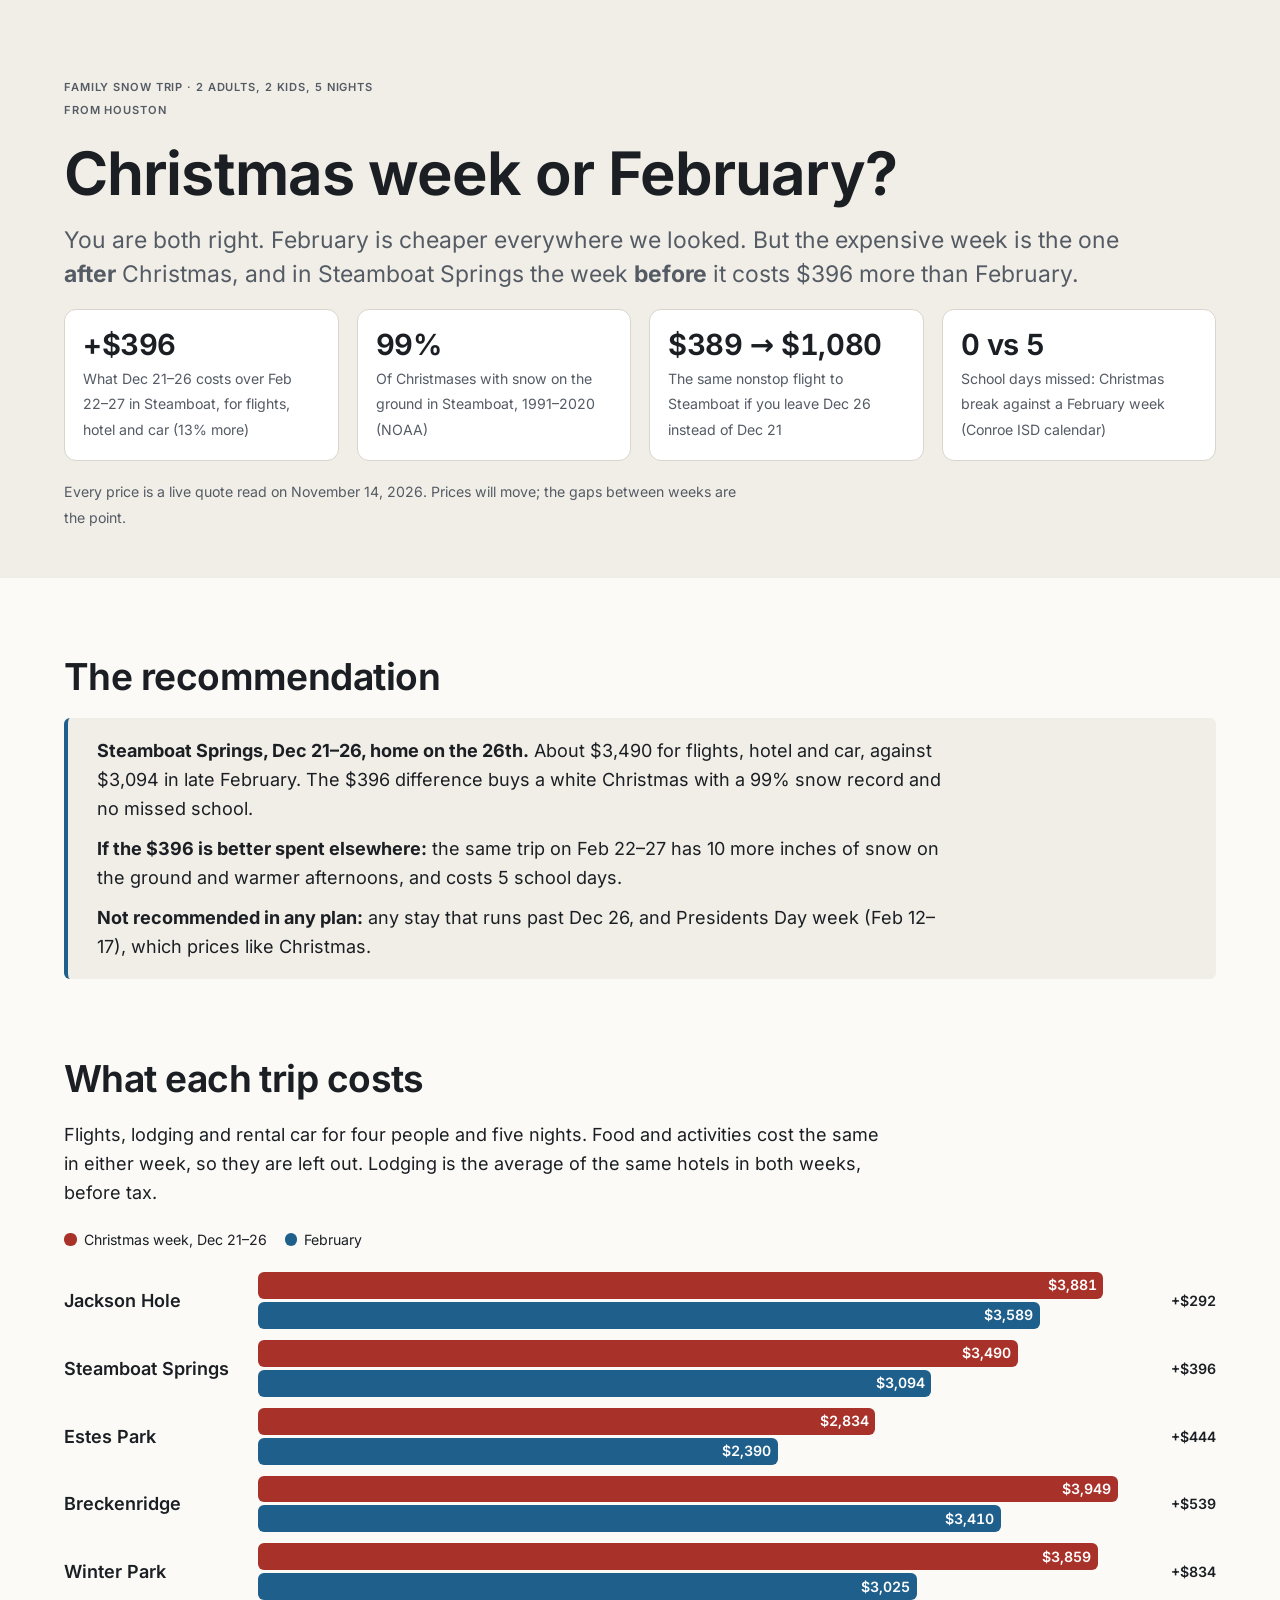
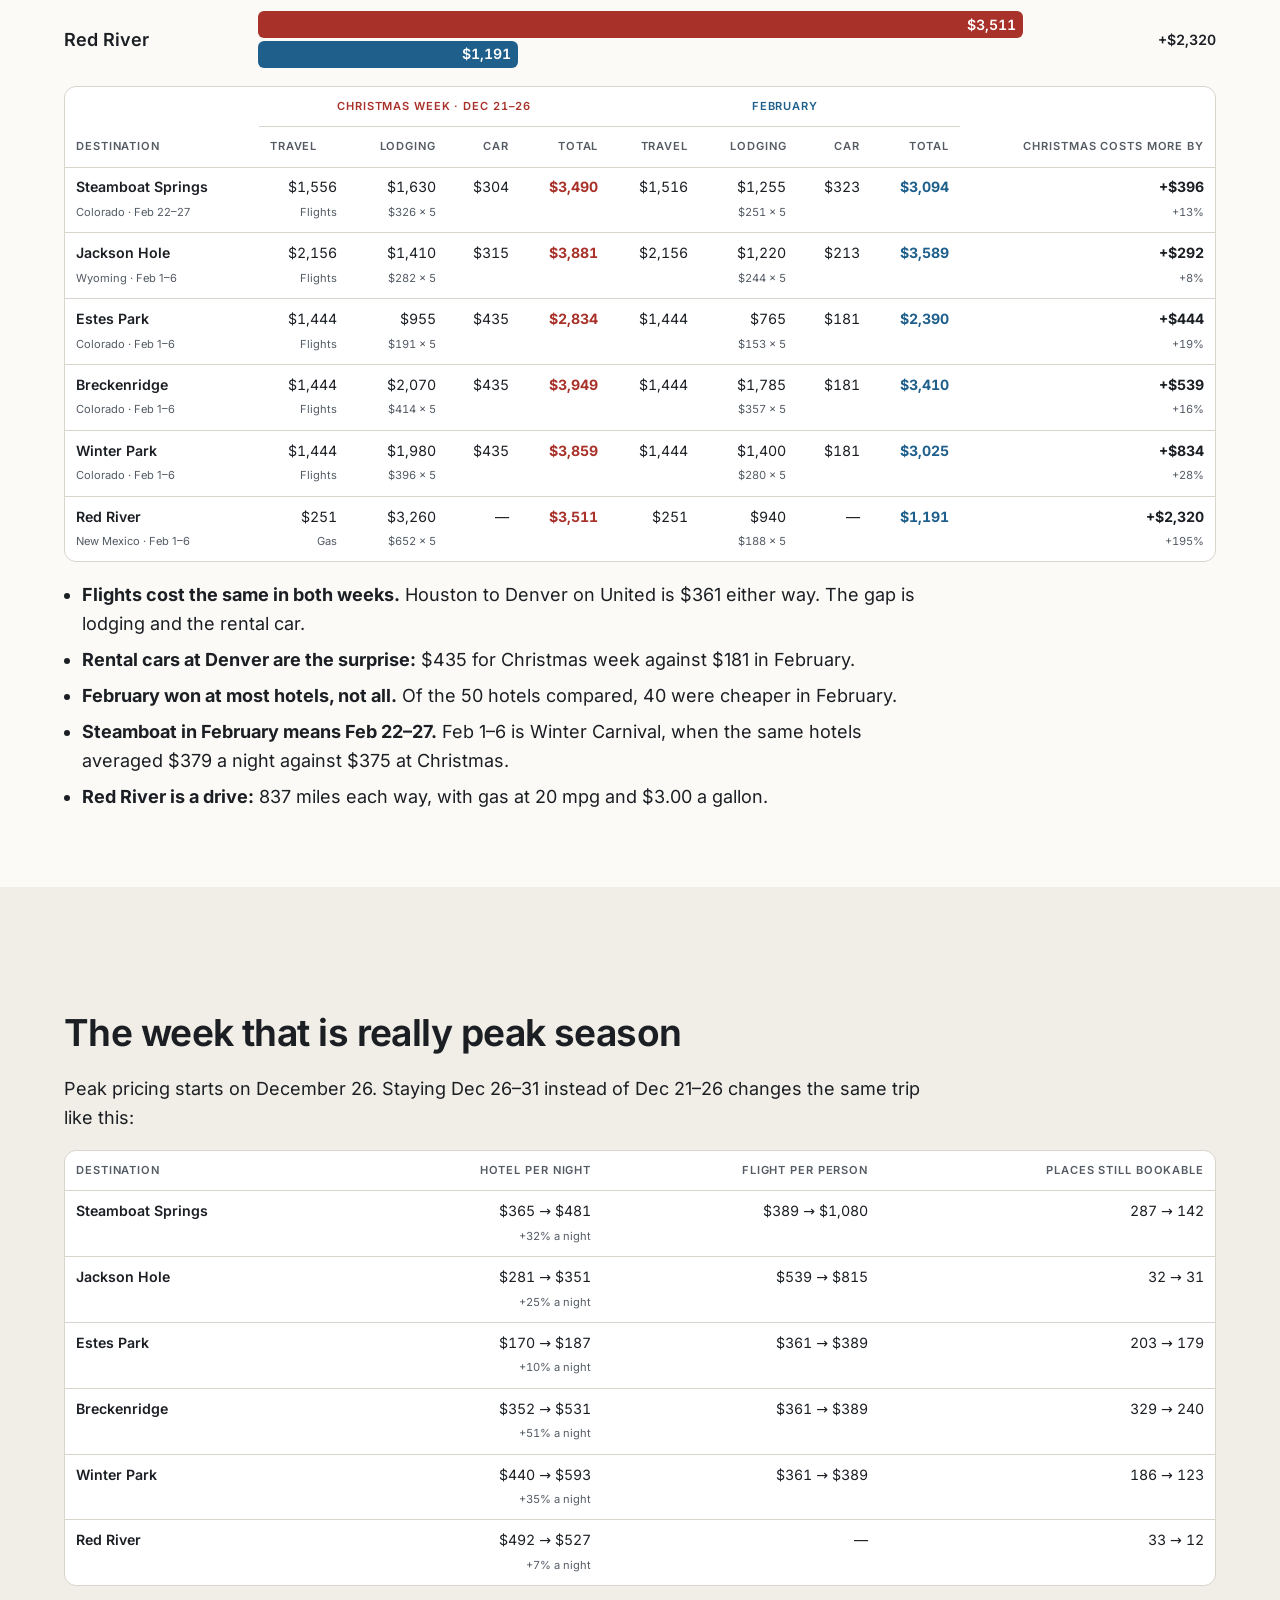
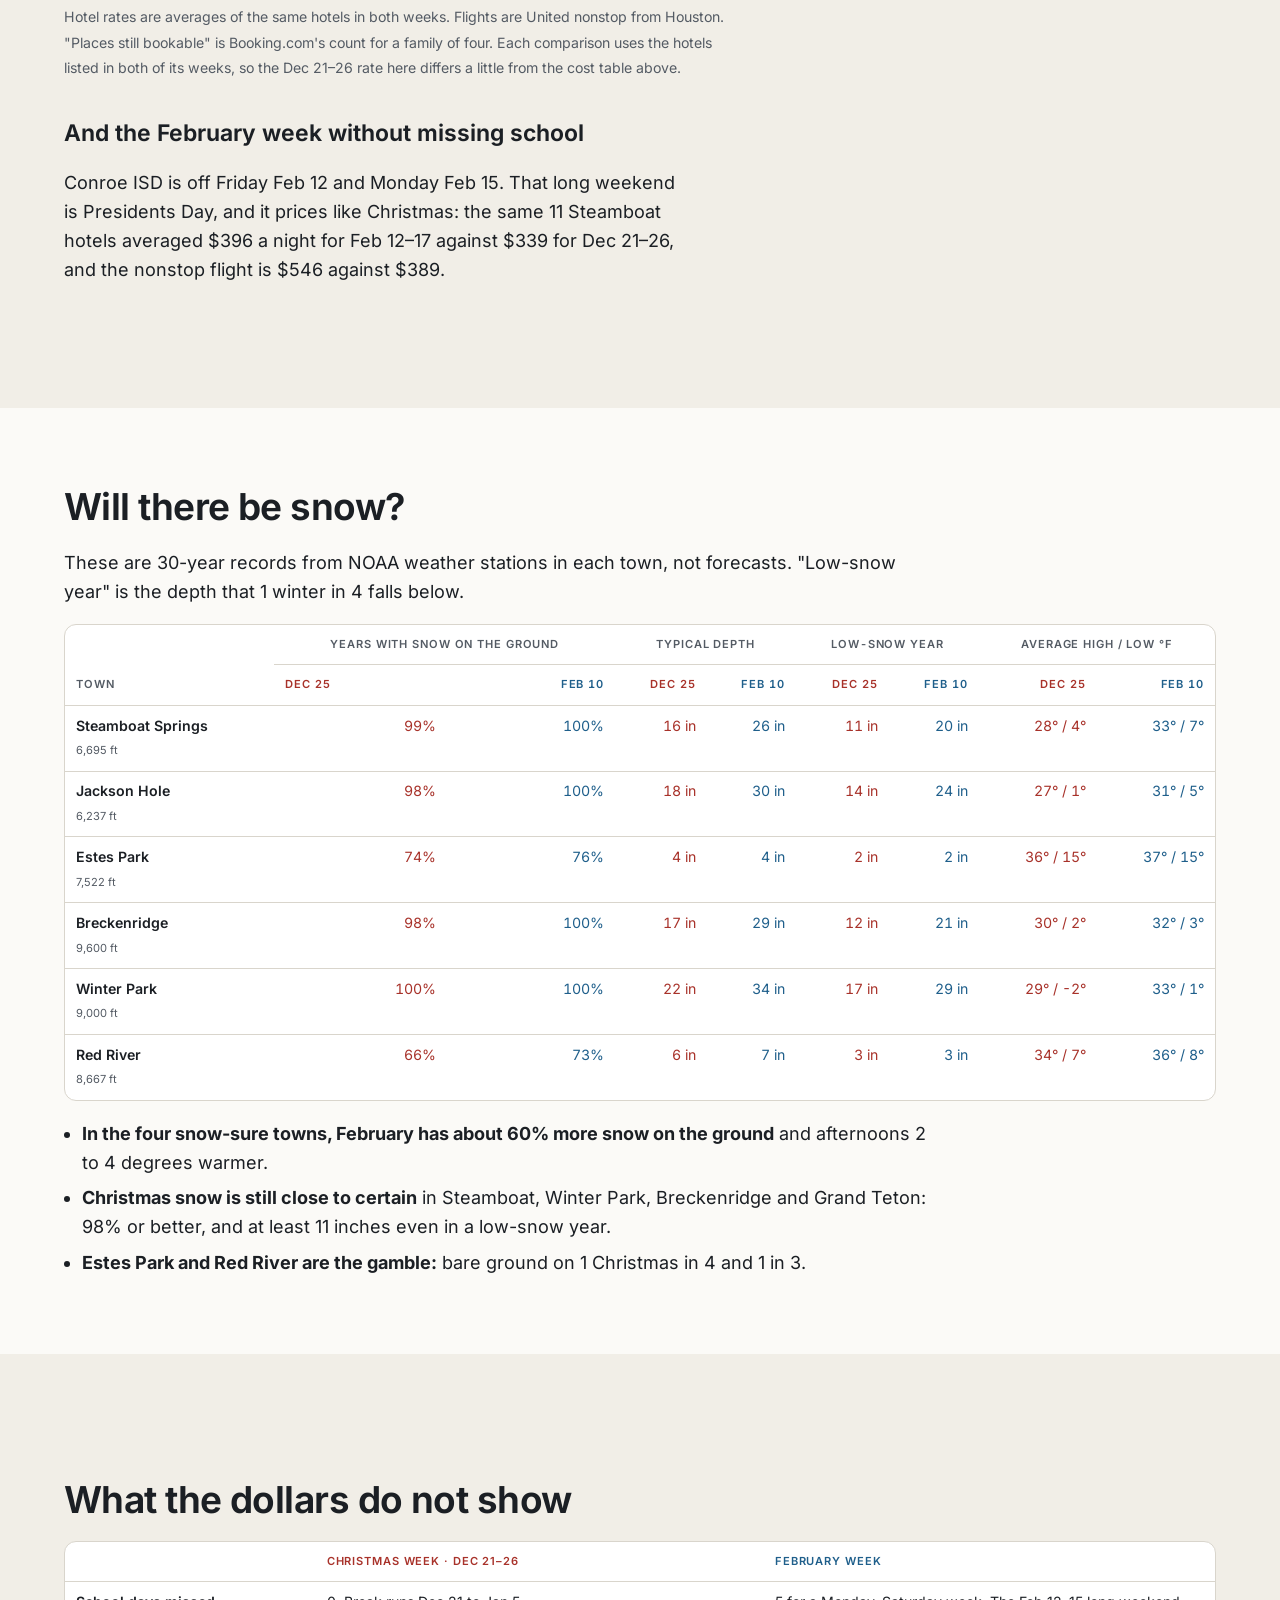
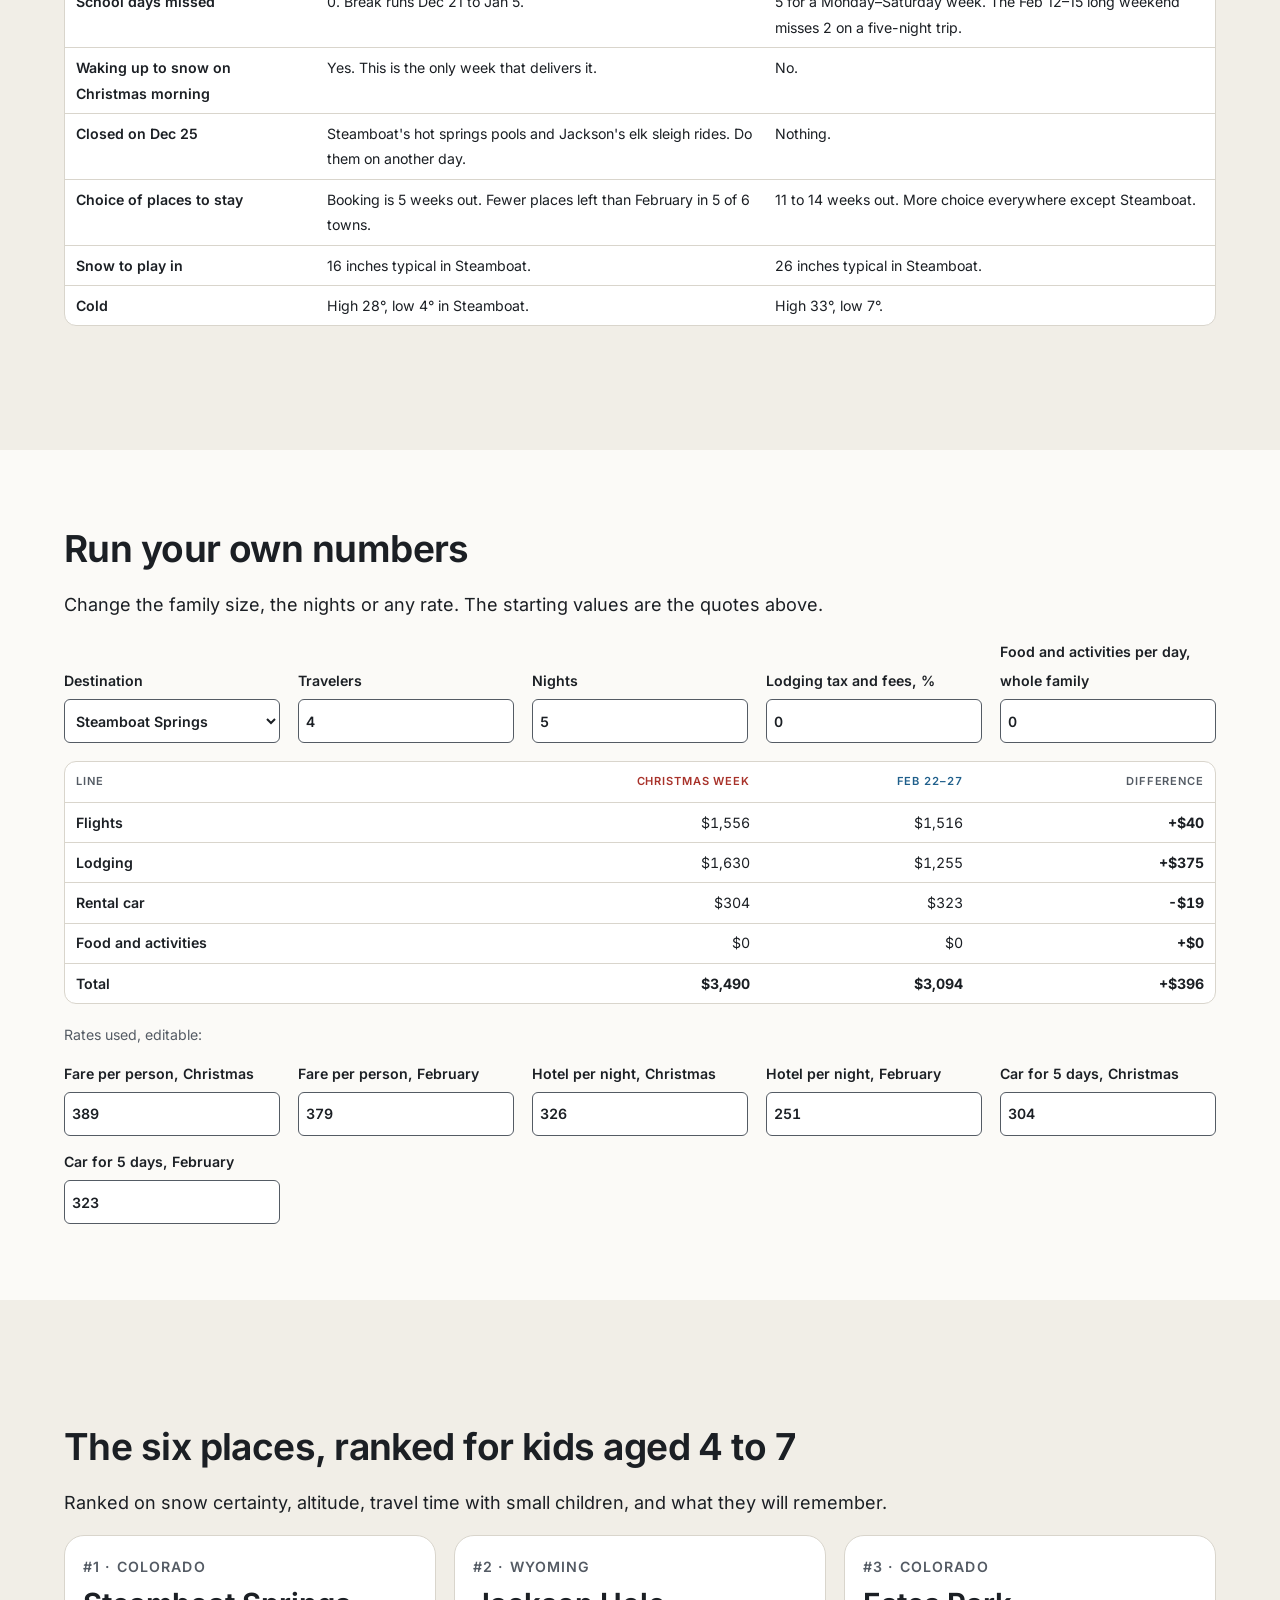
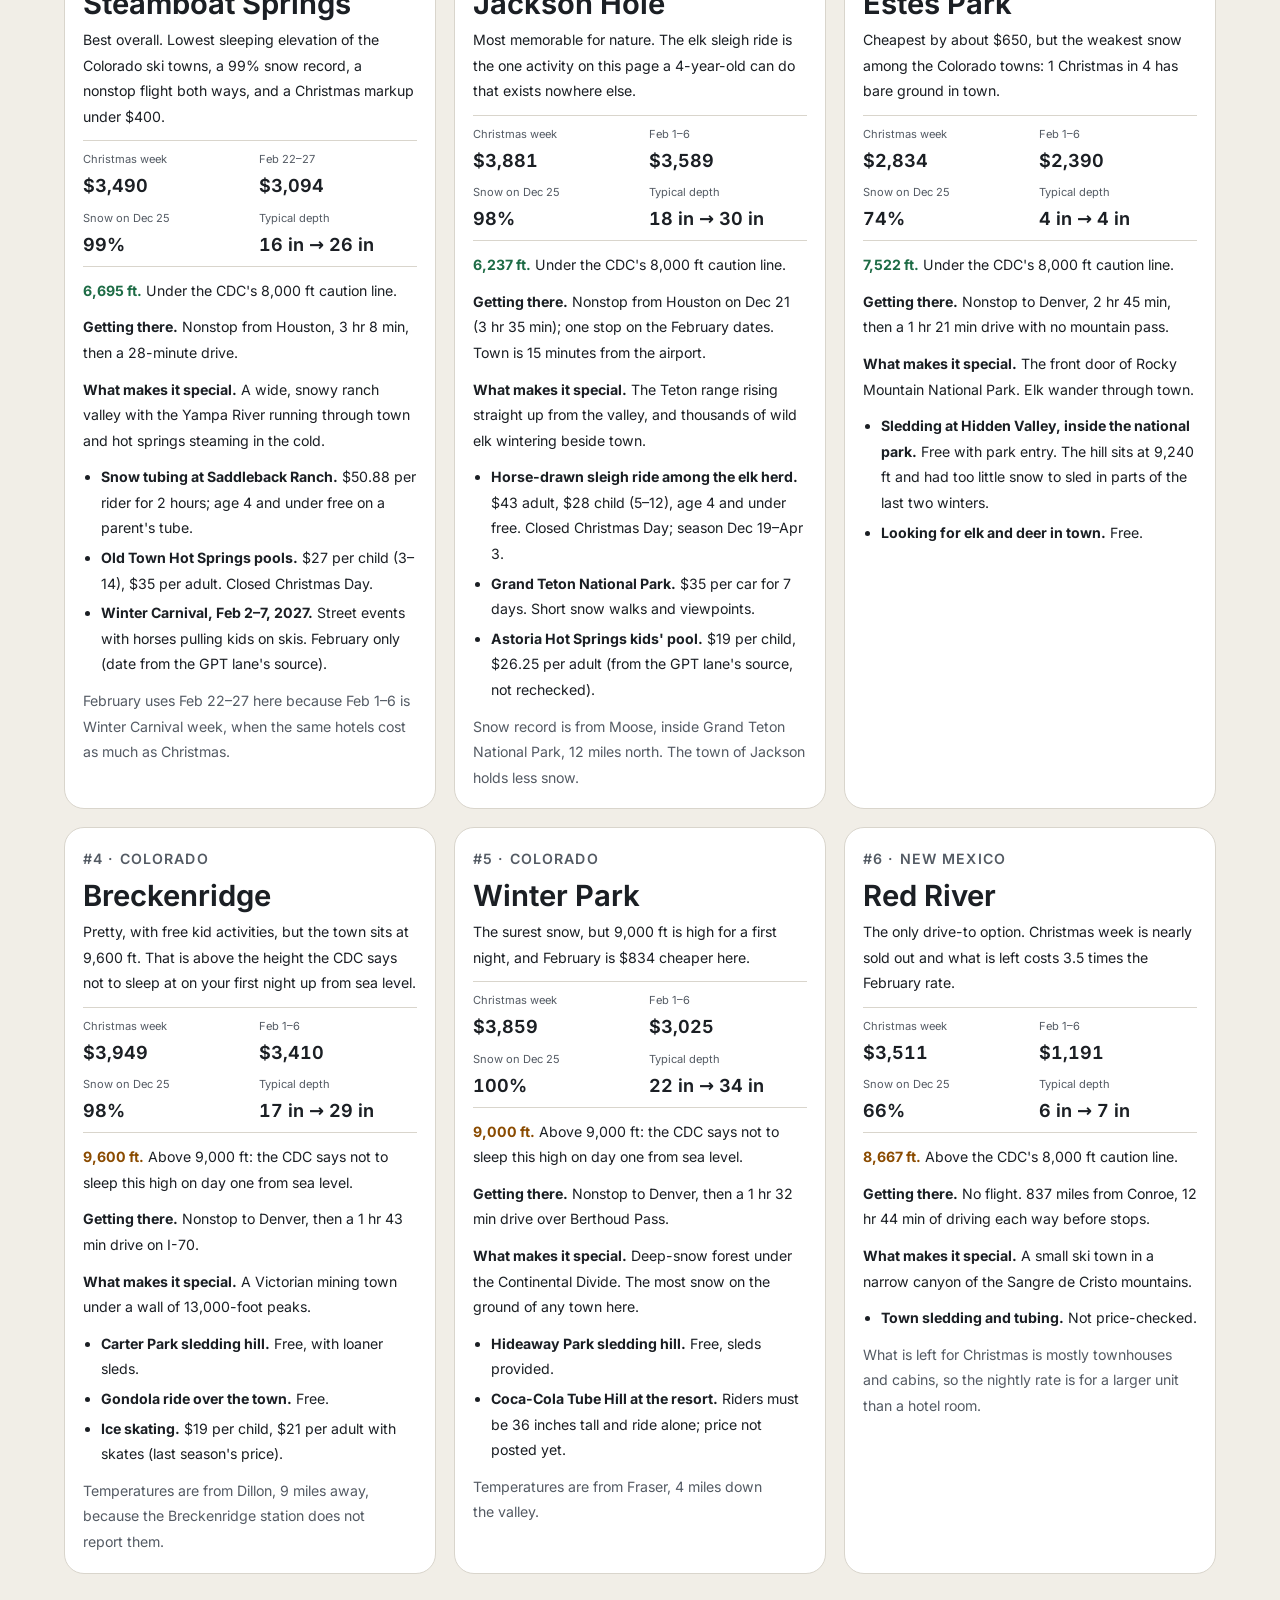
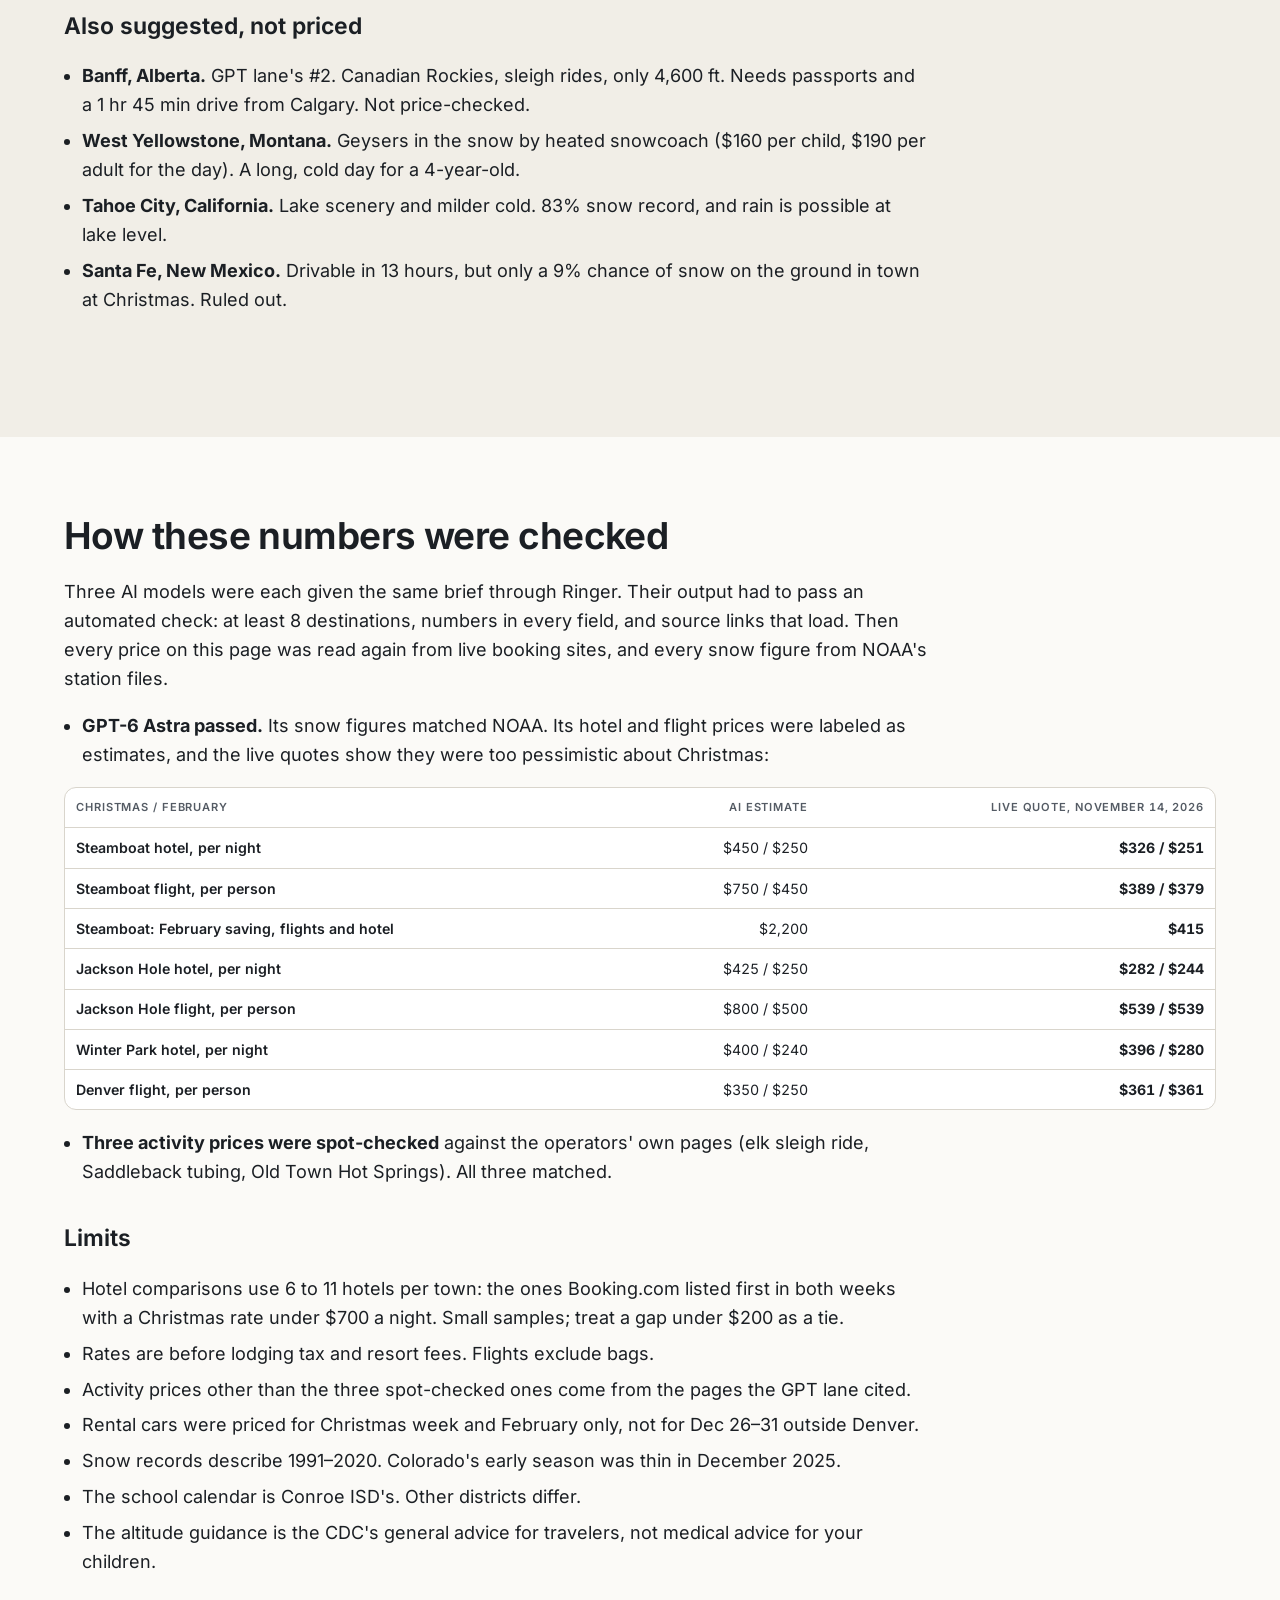
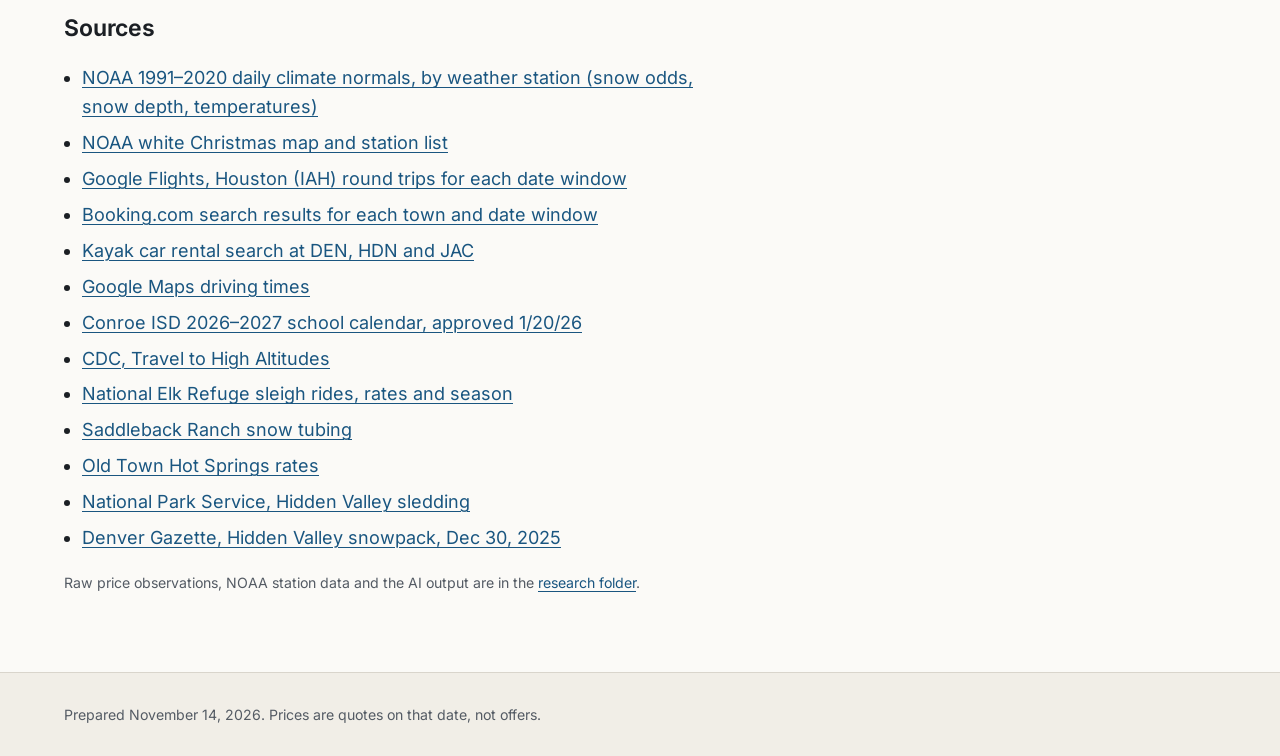
==== index.html @ 8bdd3c91 "Snow trip comparison: Christmas week vs February One-page cost and snow comparison of six destinatio" ====
<!DOCTYPE html>
<html lang="en">
<head>
  <meta charset="utf-8">
  <meta name="viewport" content="width=device-width, initial-scale=1">
  <meta name="robots" content="noindex, nofollow">
  <meta name="color-scheme" content="light dark">
  <title>Snow Trip: Christmas or February?</title>
  <meta name="description" content="Six snow destinations from Houston, priced for Christmas week and for February, with NOAA snow records.">
  <link rel="icon" href="icon.svg" type="image/svg+xml">
  <link rel="preload" href="assets/fonts/inter-variable.woff2" as="font" type="font/woff2" crossorigin>
  <link rel="stylesheet" href="styles.css">
</head>
<body>
  <a class="skip-link" href="#main">Skip to content</a>
  <main id="main">

    <section class="hero">
      <div class="container stack">
        <p class="eyebrow">Family snow trip · 2 adults, 2 kids, 5 nights from Houston</p>
        <h1>Christmas week or February?</h1>
        <p class="lede">You are both right. February is cheaper everywhere we looked. But the expensive week is the one <em class="strongem">after</em> Christmas, and in Steamboat Springs the week <em class="strongem">before</em> it costs $396 more than February.</p>
        <ul class="tiles" role="list">
          <li class="tile"><span class="tile__num">+$396</span><span class="tile__label">What Dec 21–26 costs over Feb 22–27 in Steamboat, for flights, hotel and car (13% more)</span></li>
          <li class="tile"><span class="tile__num">99%</span><span class="tile__label">Of Christmases with snow on the ground in Steamboat, 1991–2020 (NOAA)</span></li>
          <li class="tile"><span class="tile__num">$389 → $1,080</span><span class="tile__label">The same nonstop flight to Steamboat if you leave Dec 26 instead of Dec 21</span></li>
          <li class="tile"><span class="tile__num">0 vs 5</span><span class="tile__label">School days missed: Christmas break against a February week (Conroe ISD calendar)</span></li>
        </ul>
        <p class="caption muted">Every price is a live quote read on November 14, 2026. Prices will move; the gaps between weeks are the point.</p>
      </div>
    </section>

    <section class="section">
      <div class="container stack">
        <h2>The recommendation</h2>
        <div class="callout stack stack--tight">
          <p><strong>Steamboat Springs, Dec 21–26, home on the 26th.</strong> About $3,490 for flights, hotel and car, against $3,094 in late February. The $396 difference buys a white Christmas with a 99% snow record and no missed school.</p>
          <p><strong>If the $396 is better spent elsewhere:</strong> the same trip on Feb 22–27 has 10 more inches of snow on the ground and warmer afternoons, and costs 5 school days.</p>
          <p><strong>Not recommended in any plan:</strong> any stay that runs past Dec 26, and Presidents Day week (Feb 12–17), which prices like Christmas.</p>
        </div>
      </div>
    </section>

    <section class="section">
      <div class="container stack">
        <h2>What each trip costs</h2>
        <p>Flights, lodging and rental car for four people and five nights. Food and activities cost the same in either week, so they are left out. Lodging is the average of the same hotels in both weeks, before tax.</p>
        <div class="legend"><span class="key key--x">Christmas week, Dec 21–26</span><span class="key key--f">February</span></div>
        <div class="bars" aria-hidden="true">
      <div class="barrow">
        <div class="barrow__name">Jackson Hole</div>
        <div class="barrow__bars">
          <div class="bar bar--x" data-w="98.3"><span>$3,881</span></div>
          <div class="bar bar--f" data-w="90.9"><span>$3,589</span></div>
        </div>
        <div class="barrow__diff">+$292</div>
      </div>
      <div class="barrow">
        <div class="barrow__name">Steamboat Springs</div>
        <div class="barrow__bars">
          <div class="bar bar--x" data-w="88.4"><span>$3,490</span></div>
          <div class="bar bar--f" data-w="78.3"><span>$3,094</span></div>
        </div>
        <div class="barrow__diff">+$396</div>
      </div>
      <div class="barrow">
        <div class="barrow__name">Estes Park</div>
        <div class="barrow__bars">
          <div class="bar bar--x" data-w="71.8"><span>$2,834</span></div>
          <div class="bar bar--f" data-w="60.5"><span>$2,390</span></div>
        </div>
        <div class="barrow__diff">+$444</div>
      </div>
      <div class="barrow">
        <div class="barrow__name">Breckenridge</div>
        <div class="barrow__bars">
          <div class="bar bar--x" data-w="100.0"><span>$3,949</span></div>
          <div class="bar bar--f" data-w="86.4"><span>$3,410</span></div>
        </div>
        <div class="barrow__diff">+$539</div>
      </div>
      <div class="barrow">
        <div class="barrow__name">Winter Park</div>
        <div class="barrow__bars">
          <div class="bar bar--x" data-w="97.7"><span>$3,859</span></div>
          <div class="bar bar--f" data-w="76.6"><span>$3,025</span></div>
        </div>
        <div class="barrow__diff">+$834</div>
      </div>
      <div class="barrow">
        <div class="barrow__name">Red River</div>
        <div class="barrow__bars">
          <div class="bar bar--x" data-w="88.9"><span>$3,511</span></div>
          <div class="bar bar--f" data-w="30.2"><span>$1,191</span></div>
        </div>
        <div class="barrow__diff">+$2,320</div>
      </div>
        </div>
        <div class="tablewrap" tabindex="0" role="region" aria-label="Cost by destination, Christmas week against February">
          <table class="num">
            <thead>
              <tr><th rowspan="2" scope="col">Destination</th><th colspan="4" scope="colgroup" class="x">Christmas week · Dec 21–26</th><th colspan="4" scope="colgroup" class="f">February</th><th rowspan="2" scope="col">Christmas costs more by</th></tr>
              <tr><th scope="col">Travel</th><th scope="col">Lodging</th><th scope="col">Car</th><th scope="col">Total</th><th scope="col">Travel</th><th scope="col">Lodging</th><th scope="col">Car</th><th scope="col">Total</th></tr>
            </thead>
            <tbody>
        <tr>
          <th scope="row">Steamboat Springs<span class="sub">Colorado · Feb 22–27</span></th>
          <td>$1,556<span class="sub">Flights</span></td>
          <td>$1,630<span class="sub">$326 × 5</span></td>
          <td>$304</td>
          <td class="tot x">$3,490</td>
          <td>$1,516</td>
          <td>$1,255<span class="sub">$251 × 5</span></td>
          <td>$323</td>
          <td class="tot f">$3,094</td>
          <td class="diff">+$396<span class="sub">+13%</span></td>
        </tr>
        <tr>
          <th scope="row">Jackson Hole<span class="sub">Wyoming · Feb 1–6</span></th>
          <td>$2,156<span class="sub">Flights</span></td>
          <td>$1,410<span class="sub">$282 × 5</span></td>
          <td>$315</td>
          <td class="tot x">$3,881</td>
          <td>$2,156</td>
          <td>$1,220<span class="sub">$244 × 5</span></td>
          <td>$213</td>
          <td class="tot f">$3,589</td>
          <td class="diff">+$292<span class="sub">+8%</span></td>
        </tr>
        <tr>
          <th scope="row">Estes Park<span class="sub">Colorado · Feb 1–6</span></th>
          <td>$1,444<span class="sub">Flights</span></td>
          <td>$955<span class="sub">$191 × 5</span></td>
          <td>$435</td>
          <td class="tot x">$2,834</td>
          <td>$1,444</td>
          <td>$765<span class="sub">$153 × 5</span></td>
          <td>$181</td>
          <td class="tot f">$2,390</td>
          <td class="diff">+$444<span class="sub">+19%</span></td>
        </tr>
        <tr>
          <th scope="row">Breckenridge<span class="sub">Colorado · Feb 1–6</span></th>
          <td>$1,444<span class="sub">Flights</span></td>
          <td>$2,070<span class="sub">$414 × 5</span></td>
          <td>$435</td>
          <td class="tot x">$3,949</td>
          <td>$1,444</td>
          <td>$1,785<span class="sub">$357 × 5</span></td>
          <td>$181</td>
          <td class="tot f">$3,410</td>
          <td class="diff">+$539<span class="sub">+16%</span></td>
        </tr>
        <tr>
          <th scope="row">Winter Park<span class="sub">Colorado · Feb 1–6</span></th>
          <td>$1,444<span class="sub">Flights</span></td>
          <td>$1,980<span class="sub">$396 × 5</span></td>
          <td>$435</td>
          <td class="tot x">$3,859</td>
          <td>$1,444</td>
          <td>$1,400<span class="sub">$280 × 5</span></td>
          <td>$181</td>
          <td class="tot f">$3,025</td>
          <td class="diff">+$834<span class="sub">+28%</span></td>
        </tr>
        <tr>
          <th scope="row">Red River<span class="sub">New Mexico · Feb 1–6</span></th>
          <td>$251<span class="sub">Gas</span></td>
          <td>$3,260<span class="sub">$652 × 5</span></td>
          <td>—</td>
          <td class="tot x">$3,511</td>
          <td>$251</td>
          <td>$940<span class="sub">$188 × 5</span></td>
          <td>—</td>
          <td class="tot f">$1,191</td>
          <td class="diff">+$2,320<span class="sub">+195%</span></td>
        </tr>
            </tbody>
          </table>
        </div>
        <ul class="notes">
          <li><strong>Flights cost the same in both weeks.</strong> Houston to Denver on United is $361 either way. The gap is lodging and the rental car.</li>
          <li><strong>Rental cars at Denver are the surprise:</strong> $435 for Christmas week against $181 in February.</li>
          <li><strong>February won at most hotels, not all.</strong> Of the 50 hotels compared, 40 were cheaper in February.</li>
          <li><strong>Steamboat in February means Feb 22–27.</strong> Feb 1–6 is Winter Carnival, when the same hotels averaged $379 a night against $375 at Christmas.</li>
          <li><strong>Red River is a drive:</strong> 837 miles each way, with gas at 20 mpg and $3.00 a gallon.</li>
        </ul>
      </div>
    </section>

    <section class="section section--alt">
      <div class="container stack">
        <h2>The week that is really peak season</h2>
        <p>Peak pricing starts on December 26. Staying Dec 26–31 instead of Dec 21–26 changes the same trip like this:</p>
        <div class="tablewrap" tabindex="0" role="region" aria-label="Dec 21 to 26 against Dec 26 to 31">
          <table class="num">
            <thead><tr><th scope="col">Destination</th><th scope="col">Hotel per night</th><th scope="col">Flight per person</th><th scope="col">Places still bookable</th></tr></thead>
            <tbody>
        <tr>
          <th scope="row">Steamboat Springs</th>
          <td>$365 → $481<span class="sub">+32% a night</span></td>
          <td>$389 → $1,080</td>
          <td>287 → 142</td>
        </tr>
        <tr>
          <th scope="row">Jackson Hole</th>
          <td>$281 → $351<span class="sub">+25% a night</span></td>
          <td>$539 → $815</td>
          <td>32 → 31</td>
        </tr>
        <tr>
          <th scope="row">Estes Park</th>
          <td>$170 → $187<span class="sub">+10% a night</span></td>
          <td>$361 → $389</td>
          <td>203 → 179</td>
        </tr>
        <tr>
          <th scope="row">Breckenridge</th>
          <td>$352 → $531<span class="sub">+51% a night</span></td>
          <td>$361 → $389</td>
          <td>329 → 240</td>
        </tr>
        <tr>
          <th scope="row">Winter Park</th>
          <td>$440 → $593<span class="sub">+35% a night</span></td>
          <td>$361 → $389</td>
          <td>186 → 123</td>
        </tr>
        <tr>
          <th scope="row">Red River</th>
          <td>$492 → $527<span class="sub">+7% a night</span></td>
          <td>—</td>
          <td>33 → 12</td>
        </tr>
            </tbody>
          </table>
        </div>
        <p class="caption muted">Hotel rates are averages of the same hotels in both weeks. Flights are United nonstop from Houston. "Places still bookable" is Booking.com's count for a family of four. Each comparison uses the hotels listed in both of its weeks, so the Dec 21–26 rate here differs a little from the cost table above.</p>
        <h3>And the February week without missing school</h3>
        <p>Conroe ISD is off Friday Feb 12 and Monday Feb 15. That long weekend is Presidents Day, and it prices like Christmas: the same 11 Steamboat hotels averaged $396 a night for Feb 12–17 against $339 for Dec 21–26, and the nonstop flight is $546 against $389.</p>
      </div>
    </section>

    <section class="section">
      <div class="container stack">
        <h2>Will there be snow?</h2>
        <p>These are 30-year records from NOAA weather stations in each town, not forecasts. "Low-snow year" is the depth that 1 winter in 4 falls below.</p>
        <div class="tablewrap" tabindex="0" role="region" aria-label="Snow and temperature records, December 25 against February 10">
          <table class="num">
            <thead>
              <tr><th rowspan="2" scope="col">Town</th><th colspan="2" scope="colgroup">Years with snow on the ground</th><th colspan="2" scope="colgroup">Typical depth</th><th colspan="2" scope="colgroup">Low-snow year</th><th colspan="2" scope="colgroup">Average high / low °F</th></tr>
              <tr><th scope="col" class="x">Dec 25</th><th scope="col" class="f">Feb 10</th><th scope="col" class="x">Dec 25</th><th scope="col" class="f">Feb 10</th><th scope="col" class="x">Dec 25</th><th scope="col" class="f">Feb 10</th><th scope="col" class="x">Dec 25</th><th scope="col" class="f">Feb 10</th></tr>
            </thead>
            <tbody>
        <tr>
          <th scope="row">Steamboat Springs<span class="sub">6,695 ft</span></th>
          <td class="x">99%</td><td class="f">100%</td>
          <td class="x">16 in</td><td class="f">26 in</td>
          <td class="x">11 in</td><td class="f">20 in</td>
          <td class="x">28° / 4°</td><td class="f">33° / 7°</td>
        </tr>
        <tr>
          <th scope="row">Jackson Hole<span class="sub">6,237 ft</span></th>
          <td class="x">98%</td><td class="f">100%</td>
          <td class="x">18 in</td><td class="f">30 in</td>
          <td class="x">14 in</td><td class="f">24 in</td>
          <td class="x">27° / 1°</td><td class="f">31° / 5°</td>
        </tr>
        <tr>
          <th scope="row">Estes Park<span class="sub">7,522 ft</span></th>
          <td class="x">74%</td><td class="f">76%</td>
          <td class="x">4 in</td><td class="f">4 in</td>
          <td class="x">2 in</td><td class="f">2 in</td>
          <td class="x">36° / 15°</td><td class="f">37° / 15°</td>
        </tr>
        <tr>
          <th scope="row">Breckenridge<span class="sub">9,600 ft</span></th>
          <td class="x">98%</td><td class="f">100%</td>
          <td class="x">17 in</td><td class="f">29 in</td>
          <td class="x">12 in</td><td class="f">21 in</td>
          <td class="x">30° / 2°</td><td class="f">32° / 3°</td>
        </tr>
        <tr>
          <th scope="row">Winter Park<span class="sub">9,000 ft</span></th>
          <td class="x">100%</td><td class="f">100%</td>
          <td class="x">22 in</td><td class="f">34 in</td>
          <td class="x">17 in</td><td class="f">29 in</td>
          <td class="x">29° / -2°</td><td class="f">33° / 1°</td>
        </tr>
        <tr>
          <th scope="row">Red River<span class="sub">8,667 ft</span></th>
          <td class="x">66%</td><td class="f">73%</td>
          <td class="x">6 in</td><td class="f">7 in</td>
          <td class="x">3 in</td><td class="f">3 in</td>
          <td class="x">34° / 7°</td><td class="f">36° / 8°</td>
        </tr>
            </tbody>
          </table>
        </div>
        <ul class="notes">
          <li><strong>In the four snow-sure towns, February has about 60% more snow on the ground</strong> and afternoons 2 to 4 degrees warmer.</li>
          <li><strong>Christmas snow is still close to certain</strong> in Steamboat, Winter Park, Breckenridge and Grand Teton: 98% or better, and at least 11 inches even in a low-snow year.</li>
          <li><strong>Estes Park and Red River are the gamble:</strong> bare ground on 1 Christmas in 4 and 1 in 3.</li>
        </ul>
      </div>
    </section>

    <section class="section section--alt">
      <div class="container stack">
        <h2>What the dollars do not show</h2>
        <div class="tablewrap" tabindex="0" role="region" aria-label="Non-cost comparison">
          <table class="plain">
            <thead><tr><th scope="col"></th><th scope="col" class="x">Christmas week · Dec 21–26</th><th scope="col" class="f">February week</th></tr></thead>
            <tbody>
              <tr><th scope="row">School days missed</th><td>0. Break runs Dec 21 to Jan 5.</td><td>5 for a Monday–Saturday week. The Feb 12–15 long weekend misses 2 on a five-night trip.</td></tr>
              <tr><th scope="row">Waking up to snow on Christmas morning</th><td>Yes. This is the only week that delivers it.</td><td>No.</td></tr>
              <tr><th scope="row">Closed on Dec 25</th><td>Steamboat's hot springs pools and Jackson's elk sleigh rides. Do them on another day.</td><td>Nothing.</td></tr>
              <tr><th scope="row">Choice of places to stay</th><td>Booking is 5 weeks out. Fewer places left than February in 5 of 6 towns.</td><td>11 to 14 weeks out. More choice everywhere except Steamboat.</td></tr>
              <tr><th scope="row">Snow to play in</th><td>16 inches typical in Steamboat.</td><td>26 inches typical in Steamboat.</td></tr>
              <tr><th scope="row">Cold</th><td>High 28°, low 4° in Steamboat.</td><td>High 33°, low 7°.</td></tr>
            </tbody>
          </table>
        </div>
      </div>
    </section>

    <section class="section">
      <div class="container stack">
        <h2>Run your own numbers</h2>
        <p>Change the family size, the nights or any rate. The starting values are the quotes above.</p>
        <form class="calc" id="calc">
          <div class="calc__inputs">
            <label>Destination<select id="c-dest"></select></label>
            <label>Travelers<input id="c-people" type="number" min="1" max="12" value="4" inputmode="numeric"></label>
            <label>Nights<input id="c-nights" type="number" min="1" max="14" value="5" inputmode="numeric"></label>
            <label>Lodging tax and fees, %<input id="c-tax" type="number" min="0" max="40" value="0" inputmode="decimal"></label>
            <label>Food and activities per day, whole family<input id="c-daily" type="number" min="0" max="2000" step="10" value="0" inputmode="numeric"></label>
          </div>
          <div class="tablewrap">
            <table class="num" aria-live="polite">
              <thead><tr><th scope="col">Line</th><th scope="col" class="x">Christmas week</th><th scope="col" class="f" id="c-feblabel">February</th><th scope="col">Difference</th></tr></thead>
              <tbody id="c-body"></tbody>
            </table>
          </div>
          <div class="calc__rates">
            <p class="caption muted">Rates used, editable:</p>
            <label>Fare per person, Christmas<input id="c-fx" type="number" min="0" step="1"></label>
            <label>Fare per person, February<input id="c-ff" type="number" min="0" step="1"></label>
            <label>Hotel per night, Christmas<input id="c-lx" type="number" min="0" step="1"></label>
            <label>Hotel per night, February<input id="c-lf" type="number" min="0" step="1"></label>
            <label>Car for 5 days, Christmas<input id="c-cx" type="number" min="0" step="1"></label>
            <label>Car for 5 days, February<input id="c-cf" type="number" min="0" step="1"></label>
          </div>
        </form>
        <noscript><p class="callout">The calculator needs JavaScript. Every number it starts from is in the cost table above.</p></noscript>
      </div>
    </section>

    <section class="section section--alt">
      <div class="container stack">
        <h2>The six places, ranked for kids aged 4 to 7</h2>
        <p>Ranked on snow certainty, altitude, travel time with small children, and what they will remember.</p>
        <div class="places">
      <article class="place" id="steamboat">
        <header class="place__head">
          <p class="eyebrow">#1 · Colorado</p>
          <h3>Steamboat Springs</h3>
          <p>Best overall. Lowest sleeping elevation of the Colorado ski towns, a 99% snow record, a nonstop flight both ways, and a Christmas markup under $400.</p>
        </header>
        <dl class="facts">
          <div><dt>Christmas week</dt><dd>$3,490</dd></div>
          <div><dt>Feb 22–27</dt><dd>$3,094</dd></div>
          <div><dt>Snow on Dec 25</dt><dd>99%</dd></div>
          <div><dt>Typical depth</dt><dd>16 in → 26 in</dd></div>
        </dl>
        <p class="alt alt--ok"><strong>6,695 ft.</strong> Under the CDC's 8,000 ft caution line.</p>
        <p><strong>Getting there.</strong> Nonstop from Houston, 3 hr 8 min, then a 28-minute drive.</p>
        <p><strong>What makes it special.</strong> A wide, snowy ranch valley with the Yampa River running through town and hot springs steaming in the cold.</p>
        <ul class="kidlist"><li><strong>Snow tubing at Saddleback Ranch.</strong> $50.88 per rider for 2 hours; age 4 and under free on a parent&#x27;s tube.</li><li><strong>Old Town Hot Springs pools.</strong> $27 per child (3–14), $35 per adult. Closed Christmas Day.</li><li><strong>Winter Carnival, Feb 2–7, 2027.</strong> Street events with horses pulling kids on skis. February only (date from the GPT lane&#x27;s source).</li></ul>
        <p class="caption muted">February uses Feb 22–27 here because Feb 1–6 is Winter Carnival week, when the same hotels cost as much as Christmas.</p>
      </article>
      <article class="place" id="jackson">
        <header class="place__head">
          <p class="eyebrow">#2 · Wyoming</p>
          <h3>Jackson Hole</h3>
          <p>Most memorable for nature. The elk sleigh ride is the one activity on this page a 4-year-old can do that exists nowhere else.</p>
        </header>
        <dl class="facts">
          <div><dt>Christmas week</dt><dd>$3,881</dd></div>
          <div><dt>Feb 1–6</dt><dd>$3,589</dd></div>
          <div><dt>Snow on Dec 25</dt><dd>98%</dd></div>
          <div><dt>Typical depth</dt><dd>18 in → 30 in</dd></div>
        </dl>
        <p class="alt alt--ok"><strong>6,237 ft.</strong> Under the CDC's 8,000 ft caution line.</p>
        <p><strong>Getting there.</strong> Nonstop from Houston on Dec 21 (3 hr 35 min); one stop on the February dates. Town is 15 minutes from the airport.</p>
        <p><strong>What makes it special.</strong> The Teton range rising straight up from the valley, and thousands of wild elk wintering beside town.</p>
        <ul class="kidlist"><li><strong>Horse-drawn sleigh ride among the elk herd.</strong> $43 adult, $28 child (5–12), age 4 and under free. Closed Christmas Day; season Dec 19–Apr 3.</li><li><strong>Grand Teton National Park.</strong> $35 per car for 7 days. Short snow walks and viewpoints.</li><li><strong>Astoria Hot Springs kids&#x27; pool.</strong> $19 per child, $26.25 per adult (from the GPT lane&#x27;s source, not rechecked).</li></ul>
        <p class="caption muted">Snow record is from Moose, inside Grand Teton National Park, 12 miles north. The town of Jackson holds less snow.</p>
      </article>
      <article class="place" id="estes">
        <header class="place__head">
          <p class="eyebrow">#3 · Colorado</p>
          <h3>Estes Park</h3>
          <p>Cheapest by about $650, but the weakest snow among the Colorado towns: 1 Christmas in 4 has bare ground in town.</p>
        </header>
        <dl class="facts">
          <div><dt>Christmas week</dt><dd>$2,834</dd></div>
          <div><dt>Feb 1–6</dt><dd>$2,390</dd></div>
          <div><dt>Snow on Dec 25</dt><dd>74%</dd></div>
          <div><dt>Typical depth</dt><dd>4 in → 4 in</dd></div>
        </dl>
        <p class="alt alt--ok"><strong>7,522 ft.</strong> Under the CDC's 8,000 ft caution line.</p>
        <p><strong>Getting there.</strong> Nonstop to Denver, 2 hr 45 min, then a 1 hr 21 min drive with no mountain pass.</p>
        <p><strong>What makes it special.</strong> The front door of Rocky Mountain National Park. Elk wander through town.</p>
        <ul class="kidlist"><li><strong>Sledding at Hidden Valley, inside the national park.</strong> Free with park entry. The hill sits at 9,240 ft and had too little snow to sled in parts of the last two winters.</li><li><strong>Looking for elk and deer in town.</strong> Free.</li></ul>
        
      </article>
      <article class="place" id="breck">
        <header class="place__head">
          <p class="eyebrow">#4 · Colorado</p>
          <h3>Breckenridge</h3>
          <p>Pretty, with free kid activities, but the town sits at 9,600 ft. That is above the height the CDC says not to sleep at on your first night up from sea level.</p>
        </header>
        <dl class="facts">
          <div><dt>Christmas week</dt><dd>$3,949</dd></div>
          <div><dt>Feb 1–6</dt><dd>$3,410</dd></div>
          <div><dt>Snow on Dec 25</dt><dd>98%</dd></div>
          <div><dt>Typical depth</dt><dd>17 in → 29 in</dd></div>
        </dl>
        <p class="alt alt--warn"><strong>9,600 ft.</strong> Above 9,000 ft: the CDC says not to sleep this high on day one from sea level.</p>
        <p><strong>Getting there.</strong> Nonstop to Denver, then a 1 hr 43 min drive on I-70.</p>
        <p><strong>What makes it special.</strong> A Victorian mining town under a wall of 13,000-foot peaks.</p>
        <ul class="kidlist"><li><strong>Carter Park sledding hill.</strong> Free, with loaner sleds.</li><li><strong>Gondola ride over the town.</strong> Free.</li><li><strong>Ice skating.</strong> $19 per child, $21 per adult with skates (last season&#x27;s price).</li></ul>
        <p class="caption muted">Temperatures are from Dillon, 9 miles away, because the Breckenridge station does not report them.</p>
      </article>
      <article class="place" id="winterpark">
        <header class="place__head">
          <p class="eyebrow">#5 · Colorado</p>
          <h3>Winter Park</h3>
          <p>The surest snow, but 9,000 ft is high for a first night, and February is $834 cheaper here.</p>
        </header>
        <dl class="facts">
          <div><dt>Christmas week</dt><dd>$3,859</dd></div>
          <div><dt>Feb 1–6</dt><dd>$3,025</dd></div>
          <div><dt>Snow on Dec 25</dt><dd>100%</dd></div>
          <div><dt>Typical depth</dt><dd>22 in → 34 in</dd></div>
        </dl>
        <p class="alt alt--warn"><strong>9,000 ft.</strong> Above 9,000 ft: the CDC says not to sleep this high on day one from sea level.</p>
        <p><strong>Getting there.</strong> Nonstop to Denver, then a 1 hr 32 min drive over Berthoud Pass.</p>
        <p><strong>What makes it special.</strong> Deep-snow forest under the Continental Divide. The most snow on the ground of any town here.</p>
        <ul class="kidlist"><li><strong>Hideaway Park sledding hill.</strong> Free, sleds provided.</li><li><strong>Coca-Cola Tube Hill at the resort.</strong> Riders must be 36 inches tall and ride alone; price not posted yet.</li></ul>
        <p class="caption muted">Temperatures are from Fraser, 4 miles down the valley.</p>
      </article>
      <article class="place" id="redriver">
        <header class="place__head">
          <p class="eyebrow">#6 · New Mexico</p>
          <h3>Red River</h3>
          <p>The only drive-to option. Christmas week is nearly sold out and what is left costs 3.5 times the February rate.</p>
        </header>
        <dl class="facts">
          <div><dt>Christmas week</dt><dd>$3,511</dd></div>
          <div><dt>Feb 1–6</dt><dd>$1,191</dd></div>
          <div><dt>Snow on Dec 25</dt><dd>66%</dd></div>
          <div><dt>Typical depth</dt><dd>6 in → 7 in</dd></div>
        </dl>
        <p class="alt alt--warn"><strong>8,667 ft.</strong> Above the CDC's 8,000 ft caution line.</p>
        <p><strong>Getting there.</strong> No flight. 837 miles from Conroe, 12 hr 44 min of driving each way before stops.</p>
        <p><strong>What makes it special.</strong> A small ski town in a narrow canyon of the Sangre de Cristo mountains.</p>
        <ul class="kidlist"><li><strong>Town sledding and tubing.</strong> Not price-checked.</li></ul>
        <p class="caption muted">What is left for Christmas is mostly townhouses and cabins, so the nightly rate is for a larger unit than a hotel room.</p>
      </article>
        </div>
        <h3>Also suggested, not priced</h3>
        <ul class="notes"><li><strong>Banff, Alberta.</strong> GPT lane&#x27;s #2. Canadian Rockies, sleigh rides, only 4,600 ft. Needs passports and a 1 hr 45 min drive from Calgary. Not price-checked.</li><li><strong>West Yellowstone, Montana.</strong> Geysers in the snow by heated snowcoach ($160 per child, $190 per adult for the day). A long, cold day for a 4-year-old.</li><li><strong>Tahoe City, California.</strong> Lake scenery and milder cold. 83% snow record, and rain is possible at lake level.</li><li><strong>Santa Fe, New Mexico.</strong> Drivable in 13 hours, but only a 9% chance of snow on the ground in town at Christmas. Ruled out.</li></ul>
      </div>
    </section>

    <section class="section">
      <div class="container stack">
        <h2>How these numbers were checked</h2>
        <p>Three AI models were each given the same brief through Ringer. Their output had to pass an automated check: at least 8 destinations, numbers in every field, and source links that load. Then every price on this page was read again from live booking sites, and every snow figure from NOAA's station files.</p>
        <ul class="notes">
          <li><strong>GPT-6 Astra passed.</strong> Its snow figures matched NOAA. Its hotel and flight prices were labeled as estimates, and the live quotes show they were too pessimistic about Christmas:</li>
        </ul>
        <div class="tablewrap" tabindex="0" role="region" aria-label="AI estimate against live quote">
          <table class="num">
            <thead><tr><th scope="col">Christmas / February</th><th scope="col">AI estimate</th><th scope="col">Live quote, November 14, 2026</th></tr></thead>
            <tbody><tr><th scope="row">Steamboat hotel, per night</th><td>$450 / $250</td><td class="tot">$326 / $251</td></tr><tr><th scope="row">Steamboat flight, per person</th><td>$750 / $450</td><td class="tot">$389 / $379</td></tr><tr><th scope="row">Steamboat: February saving, flights and hotel</th><td>$2,200</td><td class="tot">$415</td></tr><tr><th scope="row">Jackson Hole hotel, per night</th><td>$425 / $250</td><td class="tot">$282 / $244</td></tr><tr><th scope="row">Jackson Hole flight, per person</th><td>$800 / $500</td><td class="tot">$539 / $539</td></tr><tr><th scope="row">Winter Park hotel, per night</th><td>$400 / $240</td><td class="tot">$396 / $280</td></tr><tr><th scope="row">Denver flight, per person</th><td>$350 / $250</td><td class="tot">$361 / $361</td></tr></tbody>
          </table>
        </div>
        <ul class="notes">
          
          <li><strong>Three activity prices were spot-checked</strong> against the operators' own pages (elk sleigh ride, Saddleback tubing, Old Town Hot Springs). All three matched.</li>
        </ul>
        <h3>Limits</h3>
        <ul class="notes">
          <li>Hotel comparisons use 6 to 11 hotels per town: the ones Booking.com listed first in both weeks with a Christmas rate under $700 a night. Small samples; treat a gap under $200 as a tie.</li>
          <li>Rates are before lodging tax and resort fees. Flights exclude bags.</li>
          <li>Activity prices other than the three spot-checked ones come from the pages the GPT lane cited.</li>
          <li>Rental cars were priced for Christmas week and February only, not for Dec 26–31 outside Denver.</li>
          <li>Snow records describe 1991–2020. Colorado's early season was thin in December 2025.</li>
          <li>The school calendar is Conroe ISD's. Other districts differ.</li>
          <li>The altitude guidance is the CDC's general advice for travelers, not medical advice for your children.</li>
        </ul>
        <h3>Sources</h3>
        <ul class="notes sources"><li><a href="https://www.ncei.noaa.gov/data/normals-daily/1991-2020/access/" rel="noopener">NOAA 1991–2020 daily climate normals, by weather station (snow odds, snow depth, temperatures)</a></li><li><a href="https://www.climate.gov/news-features/understanding-climate/interactive-map-are-you-dreaming-white-christmas" rel="noopener">NOAA white Christmas map and station list</a></li><li><a href="https://www.google.com/travel/flights" rel="noopener">Google Flights, Houston (IAH) round trips for each date window</a></li><li><a href="https://www.booking.com/" rel="noopener">Booking.com search results for each town and date window</a></li><li><a href="https://www.kayak.com/cars" rel="noopener">Kayak car rental search at DEN, HDN and JAC</a></li><li><a href="https://www.google.com/maps" rel="noopener">Google Maps driving times</a></li><li><a href="https://files-backend.assets.thrillshare.com/documents/asset/uploaded_file/5052/Cisd/e83881e1-1d85-43d1-b350-7fb41cffd1c1/26-27-CISD-Calendar.pdf" rel="noopener">Conroe ISD 2026–2027 school calendar, approved 1/20/26</a></li><li><a href="https://wwwnc.cdc.gov/travel/page/travel-to-high-altitudes" rel="noopener">CDC, Travel to High Altitudes</a></li><li><a href="https://www.nersleighrides.com/rates-and-location-2020/" rel="noopener">National Elk Refuge sleigh rides, rates and season</a></li><li><a href="https://saddlebackranch.net/winter-activities/snow-tubing/" rel="noopener">Saddleback Ranch snow tubing</a></li><li><a href="https://oldtownhotsprings.org/rates/" rel="noopener">Old Town Hot Springs rates</a></li><li><a href="https://www.nps.gov/places/romo_sleddinghiddenvalley.htm" rel="noopener">National Park Service, Hidden Valley sledding</a></li><li><a href="https://www.denvergazette.com/outtherecolorado/2025/12/30/images-of-rocky-mountain-national-parks-ski-area-turned-sledding-hill-show-how-bad-snowpack-is/" rel="noopener">Denver Gazette, Hidden Valley snowpack, Dec 30, 2025</a></li></ul>
        <p class="caption muted">Raw price observations, NOAA station data and the AI output are in the <a href="https://github.com/brandoncordoba/snow-trip/tree/main/research">research folder</a>.</p>
      </div>
    </section>
  </main>
  <footer class="site-footer"><div class="container"><p class="caption muted">Prepared November 14, 2026. Prices are quotes on that date, not offers.</p></div></footer>
  <script id="calc-data" type="application/json">{"dest": {"steamboat": {"name": "Steamboat Springs", "feb": "Feb 22\u201327", "drive": false, "miles": 0, "fx": 389, "ff": 379, "lx": 326, "lf": 251, "cx": 304, "cf": 323}, "jackson": {"name": "Jackson Hole", "feb": "Feb 1\u20136", "drive": false, "miles": 0, "fx": 539, "ff": 539, "lx": 282, "lf": 244, "cx": 315, "cf": 213}, "estes": {"name": "Estes Park", "feb": "Feb 1\u20136", "drive": false, "miles": 0, "fx": 361, "ff": 361, "lx": 191, "lf": 153, "cx": 435, "cf": 181}, "breck": {"name": "Breckenridge", "feb": "Feb 1\u20136", "drive": false, "miles": 0, "fx": 361, "ff": 361, "lx": 414, "lf": 357, "cx": 435, "cf": 181}, "winterpark": {"name": "Winter Park", "feb": "Feb 1\u20136", "drive": false, "miles": 0, "fx": 361, "ff": 361, "lx": 396, "lf": 280, "cx": 435, "cf": 181}, "redriver": {"name": "Red River", "feb": "Feb 1\u20136", "drive": true, "miles": 837, "fx": 0, "ff": 0, "lx": 652, "lf": 188, "cx": 0, "cf": 0}}, "mpg": 20, "gas": 3.0}</script>
  <script src="app.js" defer></script>
</body>
</html>
---- styles.css ----
@layer reset, tokens, base, layout, components, utilities;

/* ==========================================================================
   site-starter: the single stylesheet.

   Layers (declared above, lowest priority first):
     reset       browser normalisation
     tokens      :root custom properties: the type knobs, every size step,
                 space, radius and color (the guards read them from here)
     base        element styles inside :where() (zero specificity)
     layout      containers, sections, stacks, grids
     components  header, nav, buttons, cards, FAQ, footer...
     utilities   single-purpose helpers

   Breakpoints (mobile-first, min-width only, rem only; there are exactly three):
     40rem  (640px)   large phones / small tablets
     48rem  (768px)   tablets: nav goes horizontal, .split goes 2-up
     64rem  (1024px)  desktop
   Grids arrange themselves (auto-fit + minmax) and cards use container
   queries, so most components need no breakpoint at all.

   The token rules (npm test enforces them; CLAUDE.md lists them): outside
   the tokens block every font-size is var(--step-*), every margin, padding
   and gap var(--space-*), every radius var(--radius-*) and every color
   var(--color-*), and no token is declared anywhere but the tokens block.
   Other lengths (border widths, a few layout sizes such as the styleguide
   label column and container-query thresholds) are typed where they are
   used; they are not part of the scale.
   ========================================================================== */

/* ---------- Fonts ---------- */
/* Inter variable (latin subset), self-hosted and preloaded in base.njk. */
@font-face {
  font-family: "Inter";
  font-style: normal;
  font-weight: 100 900;
  font-display: swap;
  src: url("assets/fonts/inter-variable.woff2") format("woff2");
  unicode-range: U+0000-00FF, U+0131, U+0152-0153, U+02BB-02BC, U+02C6, U+02DA, U+02DC, U+0304, U+0308, U+0329, U+2000-206F, U+20AC, U+2122, U+2191, U+2193, U+2212, U+2215, U+FEFF, U+FFFD;
}
/* Size-matched stand-ins used until Inter loads (desktop Arial, Android
   Roboto), so text takes the same space and nothing jumps on swap. */
/* fallback:start */
/* Generated by tools/font-fallback.mjs from @capsizecss/metrics. Do not edit by hand. */
@font-face {
  font-family: "Inter Fallback";
  src: local("Arial"), local("ArialMT");
  ascent-override: 90.4365%;
  descent-override: 22.518%;
  line-gap-override: 0%;
  size-adjust: 107.1194%;
}
@font-face {
  font-family: "Inter Fallback Android";
  src: local("Roboto"), local("Roboto-Regular"), local("Roboto Regular");
  ascent-override: 90.2384%;
  descent-override: 22.4686%;
  line-gap-override: 0%;
  size-adjust: 107.3546%;
}
/* fallback:end */

/* ---------- reset ---------- */
@layer reset {
  *, *::before, *::after { box-sizing: border-box; }
  * { margin: 0; }
  html { -webkit-text-size-adjust: 100%; text-size-adjust: 100%; }
  body { min-block-size: 100dvh; -webkit-font-smoothing: antialiased; }
  img, picture, svg, video { display: block; max-inline-size: 100%; block-size: auto; }
  input, button, textarea, select { font: inherit; color: inherit; }
  button { cursor: pointer; }
  ul[role="list"], ol[role="list"] { list-style: none; padding: 0; }
}

/* ---------- tokens ---------- */
@layer tokens {
  :root {
    color-scheme: light;

    /* ===== TYPE KNOBS: the only type numbers anyone edits =====
       Override them on :root only. The derived variables below are
       resolved where they are declared (on :root), so setting a knob on a
       child element changes nothing. */
    --type-base-min: 1;      /* body size in rem at the phone end (16px) */
    --type-base-max: 1.125;  /* body size in rem at the desktop end (18px) */
    --type-ratio-min: 1.2;   /* scale ratio on phones (starter: 1.2) */
    --type-ratio-max: 1.272; /* scale ratio on desktop (starter: 1.272, the square root of phi) */
    --fluid-min: 22.5;       /* viewport where the "min" values apply: 360px, in rem */
    --fluid-max: 80;         /* viewport where the "max" values apply: 1280px, in rem */

    /* ----- Derived steps (do not edit). Chained calc(), no pow(), so it
       works in every browser that supports clamp(). ----- */
    --step-0-min: var(--type-base-min);
    --step-0-max: var(--type-base-max);
    --step-1-min: calc(var(--step-0-min) * var(--type-ratio-min));
    --step-1-max: calc(var(--step-0-max) * var(--type-ratio-max));
    --step-2-min: calc(var(--step-1-min) * var(--type-ratio-min));
    --step-2-max: calc(var(--step-1-max) * var(--type-ratio-max));
    --step-3-min: calc(var(--step-2-min) * var(--type-ratio-min));
    --step-3-max: calc(var(--step-2-max) * var(--type-ratio-max));
    --step-4-min: calc(var(--step-3-min) * var(--type-ratio-min));
    --step-4-max: calc(var(--step-3-max) * var(--type-ratio-max));
    --step-5-min: calc(var(--step-4-min) * var(--type-ratio-min));
    --step-5-max: calc(var(--step-4-max) * var(--type-ratio-max));
    --step-6-min: calc(var(--step-5-min) * var(--type-ratio-min));
    --step-6-max: calc(var(--step-5-max) * var(--type-ratio-max));
    --step--1-min: calc(var(--step-0-min) / var(--type-ratio-min));
    --step--1-max: calc(var(--step-0-max) / var(--type-ratio-max));
    --step--2-min: calc(var(--step--1-min) / var(--type-ratio-min));
    --step--2-max: calc(var(--step--1-max) / var(--type-ratio-max));

    /* Fluid step = clamp(smaller end, linear interpolation over the
       viewport, larger end). min()/max() order the two ends, because a
       step can shrink toward desktop: with a desktop ratio above the phone
       ratio, step -1 and -2 are smaller at 1280px than at 360px, and a
       plain clamp(phone, x, desktop) would then pin them at the phone size.
       The middle term keeps a rem part, so browser font-size settings and
       zoom still scale text. Desktop (1280px) values with the defaults:
       step-6 76.2 / 5 59.9 / 4 47.1 / 3 37.05 / 2 29.1 / 1 22.9 / 0 18 / -1 14.15 / -2 11.1 px. */
    --fluid-range: calc(var(--fluid-max) - var(--fluid-min));
    --fluid-t: calc((100vw - var(--fluid-min) * 1rem) / var(--fluid-range));
    --step--2: clamp(min(calc(var(--step--2-min) * 1rem), calc(var(--step--2-max) * 1rem)), calc(var(--step--2-min) * 1rem + (var(--step--2-max) - var(--step--2-min)) * var(--fluid-t)), max(calc(var(--step--2-min) * 1rem), calc(var(--step--2-max) * 1rem)));
    --step--1: clamp(min(calc(var(--step--1-min) * 1rem), calc(var(--step--1-max) * 1rem)), calc(var(--step--1-min) * 1rem + (var(--step--1-max) - var(--step--1-min)) * var(--fluid-t)), max(calc(var(--step--1-min) * 1rem), calc(var(--step--1-max) * 1rem)));
    --step-0: clamp(min(calc(var(--step-0-min) * 1rem), calc(var(--step-0-max) * 1rem)), calc(var(--step-0-min) * 1rem + (var(--step-0-max) - var(--step-0-min)) * var(--fluid-t)), max(calc(var(--step-0-min) * 1rem), calc(var(--step-0-max) * 1rem)));
    --step-1: clamp(min(calc(var(--step-1-min) * 1rem), calc(var(--step-1-max) * 1rem)), calc(var(--step-1-min) * 1rem + (var(--step-1-max) - var(--step-1-min)) * var(--fluid-t)), max(calc(var(--step-1-min) * 1rem), calc(var(--step-1-max) * 1rem)));
    --step-2: clamp(min(calc(var(--step-2-min) * 1rem), calc(var(--step-2-max) * 1rem)), calc(var(--step-2-min) * 1rem + (var(--step-2-max) - var(--step-2-min)) * var(--fluid-t)), max(calc(var(--step-2-min) * 1rem), calc(var(--step-2-max) * 1rem)));
    --step-3: clamp(min(calc(var(--step-3-min) * 1rem), calc(var(--step-3-max) * 1rem)), calc(var(--step-3-min) * 1rem + (var(--step-3-max) - var(--step-3-min)) * var(--fluid-t)), max(calc(var(--step-3-min) * 1rem), calc(var(--step-3-max) * 1rem)));
    --step-4: clamp(min(calc(var(--step-4-min) * 1rem), calc(var(--step-4-max) * 1rem)), calc(var(--step-4-min) * 1rem + (var(--step-4-max) - var(--step-4-min)) * var(--fluid-t)), max(calc(var(--step-4-min) * 1rem), calc(var(--step-4-max) * 1rem)));
    --step-5: clamp(min(calc(var(--step-5-min) * 1rem), calc(var(--step-5-max) * 1rem)), calc(var(--step-5-min) * 1rem + (var(--step-5-max) - var(--step-5-min)) * var(--fluid-t)), max(calc(var(--step-5-min) * 1rem), calc(var(--step-5-max) * 1rem)));
    --step-6: clamp(min(calc(var(--step-6-min) * 1rem), calc(var(--step-6-max) * 1rem)), calc(var(--step-6-min) * 1rem + (var(--step-6-max) - var(--step-6-min)) * var(--fluid-t)), max(calc(var(--step-6-min) * 1rem), calc(var(--step-6-max) * 1rem)));

    /* ===== SPACING on the same ratio =====
       One space step = the desktop type ratio squared (1.272^2 = 1.618 = phi
       with the starter's knobs). --space-s is the body size, so every space
       is fluid too. Live px values: /styleguide/. */
    --space-ratio: calc(var(--type-ratio-max) * var(--type-ratio-max));
    --space-s: var(--step-0);
    --space-m: calc(var(--space-s) * var(--space-ratio));
    --space-l: calc(var(--space-m) * var(--space-ratio));
    --space-xl: calc(var(--space-l) * var(--space-ratio));
    --space-2xl: calc(var(--space-xl) * var(--space-ratio));
    --space-xs: calc(var(--space-s) / var(--space-ratio));
    --space-2xs: calc(var(--space-xs) / var(--space-ratio));
    --space-3xs: calc(var(--space-2xs) / var(--space-ratio));

    /* ===== Radii ===== */
    --radius-s: 0.375rem;
    --radius-m: 0.75rem;
    --radius-l: 1.25rem;
    --radius-pill: 999rem;

    /* ===== Elevation =====
       Soft, low-contrast shadows that read on both palettes (a dark shadow
       on a dark surface simply fades, which is what dark UIs want). */
    --shadow-s: 0 1px 2px rgb(16 18 21 / 6%), 0 2px 8px rgb(16 18 21 / 6%);
    --shadow-m: 0 2px 4px rgb(16 18 21 / 6%), 0 12px 32px rgb(16 18 21 / 10%);

    /* ===== Text rhythm =====
       --leading resolves on the element that uses it (em = that element's
       size): about 1.6 (phi) at body size, tightening to about 1.1 at h1. */
    --leading: calc(0.8rem + 0.9em);
    --measure: 34em;            /* about 66 to 70 characters of Inter per line */
    --measure-wide: 48em;       /* question lists and other scannable blocks */
    --track-tight: -0.015em;    /* large headings */
    --track-display: -0.025em;  /* .display, the hero headline */
    --track-caps: 0.08em;       /* uppercase labels, h6 */

    /* ===== Sizes that are not spacing ===== */
    --tap: 2.75rem;             /* 44px minimum tap target */
    --badge-h: 3rem;            /* store badge height (48px), both stores */
    --nav-h: 4rem;              /* header bar height; the phone menu fills the rest */
    --container-max: 72rem;
    --focus-width: 3px;

    /* ===== Motion ===== */
    --duration-quick: 150ms;
    --ease-out: cubic-bezier(0.22, 1, 0.36, 1);

    /* ===== Fonts ===== */
    --font-body: "Inter", "Inter Fallback", "Inter Fallback Android", system-ui, sans-serif;
    --font-display: var(--font-body); /* slot for a display face; defaults to the body font */
    --font-display-weight: 650;       /* headings and .display (Inter is variable: any 100 to 900) */
    /* System stacks, used when site.webFonts is false (the block below).
       system-ui shows San Francisco on Apple devices, and ui-serif shows
       New York in Safari (every iPhone browser is Safari's engine; Chrome
       on a Mac gives Georgia), which is the only lawful way to use them on
       the web: Apple's license does not allow self-hosting SF or New York. */
    --font-system-sans: -apple-system, BlinkMacSystemFont, system-ui, "Segoe UI", Roboto, sans-serif;
    --font-system-serif: ui-serif, Georgia, serif;
    /* The display face when site.webFonts is false: sans by default; set it
       to var(--font-system-serif) for serif headlines. */
    --font-system-display: var(--font-system-sans);

    /* ===== Colors =====
       ONE set of semantic tokens (--color-*) that every component uses.
       Light values are set here. Dark values are the raw --dark-* colors
       below, mapped onto the same names by the two dark blocks after this
       rule. site.colorSchemes decides whether visitors ever see dark.
       Contrast: npm test (the contrast guard) checks every pair in
       tools/guards.config.json in both palettes, and /styleguide/ lists the
       ratios it computed from these values, so no numbers are kept here.
       Roles: text and text-muted are body copy (AA 4.5); accent-text is
       link text (4.5); accent is a button fill and control edge (3 against
       every surface) with on-accent text on it (4.5); focus is the focus
       ring (3); border is decorative only, never the only cue for a control. */
    --color-bg: #fbfaf7;
    --color-surface: #ffffff;
    --color-surface-alt: #f1eee7;
    --color-text: #1b1f24;
    --color-text-muted: #545b64;
    --color-accent: #1f5f8b;
    --color-accent-text: #1a5680;
    --color-on-accent: #ffffff;
    --color-border: #d9d5cc;
    --color-focus: #c2410c;

    /* Dark palette, raw values. Read ONLY by the two dark blocks below;
       components always use --color-* (the color-schemes guard checks). */
    --dark-bg: #141619;
    --dark-surface: #1c1f23;
    --dark-surface-alt: #212428;
    --dark-text: #e6e3dc;
    --dark-text-muted: #9fa4ab;
    --dark-accent: #6aa8dc;
    --dark-accent-text: #86bde8;
    --dark-on-accent: #141619;
    --dark-border: #363a41;
    --dark-focus: #f08c4e;
  }

  /* Dark: the same semantic names pointed at the --dark-* values. The two
     blocks have identical bodies (the color-schemes guard fails if they
     drift or miss a name). The first follows the visitor's system setting
     unless the page is pinned light (data-theme="light" is what
     site.colorSchemes ["light"] renders); the second forces dark, for the
     styleguide preview and testing. Not light-dark(): Safari before 17.5
     lacks it, which would leave text uncolored on iOS 17. */
  @media (prefers-color-scheme: dark) {
    :root:not([data-theme="light"]) {
      color-scheme: dark;
      --color-bg: var(--dark-bg);
      --color-surface: var(--dark-surface);
      --color-surface-alt: var(--dark-surface-alt);
      --color-text: var(--dark-text);
      --color-text-muted: var(--dark-text-muted);
      --color-accent: var(--dark-accent);
      --color-accent-text: var(--dark-accent-text);
      --color-on-accent: var(--dark-on-accent);
      --color-border: var(--dark-border);
      --color-focus: var(--dark-focus);
    }
  }
  :root[data-theme="dark"] {
    color-scheme: dark;
    --color-bg: var(--dark-bg);
    --color-surface: var(--dark-surface);
    --color-surface-alt: var(--dark-surface-alt);
    --color-text: var(--dark-text);
    --color-text-muted: var(--dark-text-muted);
    --color-accent: var(--dark-accent);
    --color-accent-text: var(--dark-accent-text);
    --color-on-accent: var(--dark-on-accent);
    --color-border: var(--dark-border);
    --color-focus: var(--dark-focus);
  }

  /* site.webFonts false: base.njk writes <html data-fonts="system"> and
     drops the font preload. Both font slots move to the system stack, so
     no @font-face above is ever used and no font file is downloaded (the
     render check fails if one is). */
  :root[data-fonts="system"] {
    --font-body: var(--font-system-sans);
    --font-display: var(--font-system-display);
  }
}

/* ---------- base ---------- */
@layer base {
  /* The header is sticky only with JavaScript (see .site-header), and
     nav.js writes its real height to --header-h, so a focused element or a
     #fragment never lands under it, however many rows it wraps to. */
  :where(html) { scroll-padding-block-start: var(--space-s); }
  :where(html.js) { scroll-padding-block-start: calc(var(--header-h, var(--nav-h)) + var(--space-s)); }
  @media (prefers-reduced-motion: no-preference) {
    :where(html) { scroll-behavior: smooth; }
  }

  :where(body) {
    font-family: var(--font-body);
    font-size: var(--step-0);
    line-height: var(--leading);
    color: var(--color-text);
    background: var(--color-bg);
    overflow-wrap: break-word;
  }

  /* Running text first: every rule here has zero specificity, so the
     heading and label rules below win by coming later. */
  :where(p, li, dd, dt, blockquote, figcaption, summary) {
    font-size: var(--step-0);
    line-height: var(--leading);
  }
  :where(p) { max-inline-size: var(--measure); text-wrap: pretty; }

  /* .h1 to .h6 give heading looks to non-heading elements (the
     styleguide samples), so a page keeps a single real h1. */
  :where(h1, h2, h3, h4, h5, h6, .h1, .h2, .h3, .h4, .h5, .h6, .display) {
    font-family: var(--font-display);
    font-weight: var(--font-display-weight);
    line-height: var(--leading);
    text-wrap: balance;
    /* A heading word wider than a narrow column (a pushed ratio at 200%
       text on a small phone) breaks instead of widening the page. */
    overflow-wrap: anywhere;
  }
  /* h1 to h5 each sit at least one step above body text. h6 shares the body
     size and is set apart by weight, capitals and tracking instead. */
  :where(h1, .h1) { font-size: var(--step-5); letter-spacing: var(--track-tight); }
  :where(h2, .h2) { font-size: var(--step-4); letter-spacing: var(--track-tight); }
  :where(h3, .h3) { font-size: var(--step-3); }
  :where(h4, .h4) { font-size: var(--step-2); }
  :where(h5, .h5) { font-size: var(--step-1); }
  :where(h6, .h6) { font-size: var(--step-0); text-transform: uppercase; letter-spacing: var(--track-caps); }

  :where(small, .caption) { font-size: var(--step--1); line-height: var(--leading); }
  /* Labels are body type even on a heading element (the footer's
     h2.label), so a serif display face never turns them into tiny serif caps. */
  :where(.eyebrow, .label) {
    font-family: var(--font-body);
    font-size: var(--step--2);
    font-weight: 600;
    line-height: var(--leading);
    text-transform: uppercase;
    letter-spacing: var(--track-caps);
    color: var(--color-text-muted);
  }
  :where(.display) { font-size: var(--step-6); letter-spacing: var(--track-display); }
  /* Display type steps down in a narrow container (a phone at 200% text,
     say) so its longest word still fits: step 6 needs about 15rem of
     width, step 5 about 12rem. Containers are .container and each .split
     column (see layout). */
  @container (min-width: 0) {
    :where(.display) { font-size: var(--step-4); }
  }
  @container (min-width: 12rem) {
    :where(.display) { font-size: var(--step-5); }
  }
  @container (min-width: 15rem) {
    :where(.display) { font-size: var(--step-6); }
  }
  :where(.lede) { font-size: var(--step-1); color: var(--color-text-muted); }

  :where(a) {
    color: var(--color-accent-text);
    text-decoration-thickness: 0.08em;
    text-underline-offset: 0.18em;
  }
  :where(a[href^="mailto:"], .break-anywhere) { overflow-wrap: anywhere; }

  :where(strong, b) { font-weight: 700; }
  :where(hr) { border: 0; border-block-start: 1px solid var(--color-border); }

  :where(:focus-visible) {
    outline: var(--focus-width) solid var(--color-focus);
    outline-offset: 2px;
  }

  @media (prefers-reduced-motion: reduce) {
    *, *::before, *::after {
      animation-duration: 0.01ms !important;
      animation-iteration-count: 1 !important;
      transition-duration: 0.01ms !important;
      scroll-behavior: auto !important;
    }
  }
}

/* ---------- layout ---------- */
@layer layout {
  /* .container and .split columns are size containers, so components
     inside them can respond to the space they really have. */
  .container {
    inline-size: min(100% - 2 * var(--space-s), var(--container-max));
    margin-inline: auto;
    container-type: inline-size;
  }
  /* Sections never clip their content (no overflow: hidden here). */
  .section { padding-block: var(--space-xl); }
  .section--alt { background: var(--color-surface-alt); }
  /* Two plain sections in a row share one gap, not two paddings. */
  .section:not(.section--alt) + .section:not(.section--alt) { padding-block-start: 0; }

  .stack { display: flex; flex-direction: column; gap: var(--space-s); }
  .stack--tight { gap: var(--space-xs); }
  .stack--loose { gap: var(--space-l); }
  /* A heading inside a stack sits closer to the text it introduces than to
     the text before it. */
  .stack > :is(h2, h3):not(:first-child, .eyebrow + *) { margin-block-start: var(--space-s); }

  .cluster { display: flex; flex-wrap: wrap; align-items: center; gap: var(--space-s); }

  /* Self-arranging grid: as many columns as fit, each at least --grid-min. */
  .grid {
    display: grid;
    grid-template-columns: repeat(auto-fit, minmax(min(100%, var(--grid-min, 16rem)), 1fr));
    gap: var(--space-m);
  }
  .grid--wide { --grid-min: 22rem; }
  .grid--narrow { --grid-min: 13rem; } /* three short items fit side by side from about 48rem */

  /* minmax(0, 1fr), not 1fr: a column may shrink below its longest word, so
     a big heading at 200% text wraps instead of pushing the page sideways. */
  .split { display: grid; grid-template-columns: minmax(0, 1fr); gap: var(--space-l); align-items: center; }
  .split > * { container-type: inline-size; }

  /* Long-form text pages (privacy, support). */
  .prose > * + * { margin-block-start: var(--space-s); }
  .prose > :is(h2, h3) { margin-block-start: var(--space-l); }
  .prose :is(ul, ol) { padding-inline-start: var(--space-m); }

  /* Wide screens: colored bands breathe more than plain sections, which
     share one --space-xl gap and read as one flow. */
  @media (min-width: 48rem) {
    .section--alt { padding-block: var(--space-2xl); }
    .split { grid-template-columns: repeat(2, minmax(0, 1fr)); gap: var(--space-xl); }
    .split--reverse > :first-child { order: 2; }
    .split--lead { grid-template-columns: minmax(0, 1.1fr) minmax(0, 0.9fr); }
  }
  @media (min-width: 64rem) {
    .split { gap: var(--space-2xl); }
  }
}

/* ---------- components ---------- */
@layer components {
  /* Skip link: off-screen until focused. */
  .skip-link {
    display: inline-flex;
    align-items: center;
    min-block-size: var(--tap);
    position: absolute;
    inset-inline-start: var(--space-s);
    inset-block-start: var(--space-s);
    z-index: 100;
    padding: var(--space-2xs) var(--space-s);
    border-radius: var(--radius-s);
    background: var(--color-accent);
    color: var(--color-on-accent);
    font-weight: 600;
    transform: translateY(-200%);
  }
  .skip-link:focus { transform: none; }

  /* Placeholder banner shown while site.isTemplate is true: a quiet strip
     in either palette, not an inverted bar. */
  .template-notice {
    padding-block: var(--space-2xs);
    background: var(--color-surface-alt);
    border-block-end: 1px solid var(--color-border);
    color: var(--color-text);
    font-size: var(--step--1);
    text-align: center;
  }
  .template-notice code { font-size: 100%; }
  .callout {
    padding: var(--space-s) var(--space-m);
    border-inline-start: 4px solid var(--color-accent);
    border-radius: var(--radius-s);
    background: var(--color-surface-alt);
  }

  /* ----- Buttons ----- */
  .btn {
    display: inline-flex;
    align-items: center;
    justify-content: center;
    gap: var(--space-2xs);
    min-block-size: var(--tap);
    min-inline-size: var(--tap);
    padding: var(--space-2xs) var(--space-m);
    border: 2px solid var(--color-accent);
    border-radius: var(--radius-pill);
    background: var(--color-accent);
    color: var(--color-on-accent);
    font-weight: 600;
    text-decoration: none;
    box-shadow: var(--shadow-s);
    transition: transform var(--duration-quick) var(--ease-out);
  }
  .btn { max-inline-size: 100%; overflow-wrap: anywhere; text-align: center; }
  .btn--ghost { background: transparent; color: var(--color-accent-text); box-shadow: none; }
  @media (hover: hover) {
    .btn:hover { transform: translateY(-2px); }
  }

  /* ----- Hero ----- */
  .hero { padding-block: var(--space-l) var(--space-xl); background: var(--color-surface-alt); }
  .hero__media img { border-radius: var(--radius-l); box-shadow: var(--shadow-m); }
  @media (min-width: 64rem) {
    .hero { padding-block: var(--space-xl) var(--space-2xl); }
  }

  /* ----- Features (auto-fit grid items) ----- */
  .feature { display: flex; flex-direction: column; gap: var(--space-2xs); }
  .feature h3 { font-size: var(--step-2); }
  /* An icon slot: an inline SVG drawn in currentColor, so it takes the
     accent in either palette. */
  .feature__icon {
    display: inline-grid;
    place-items: center;
    inline-size: var(--tap);
    block-size: var(--tap);
    border-radius: var(--radius-m);
    background: var(--color-surface-alt);
    color: var(--color-accent-text);
    font-weight: 700;
  }
  .feature__icon svg { inline-size: 55%; block-size: auto; }

  /* ----- Figure ----- */
  .figure { display: flex; flex-direction: column; gap: var(--space-2xs); }
  .figure img { border-radius: var(--radius-m); }
  .figure figcaption { font-size: var(--step--1); color: var(--color-text-muted); }

  /* ----- Cards: layout follows the card's own width (container query) ----- */
  .card-wrap { container-type: inline-size; }
  .card {
    display: grid;
    gap: var(--space-s);
    block-size: 100%;
    padding: var(--space-s);
    border: 1px solid var(--color-border);
    border-radius: var(--radius-l);
    background: var(--color-surface);
    box-shadow: var(--shadow-s);
  }
  .card img { border-radius: var(--radius-m); inline-size: 100%; }
  .card h3 { font-size: var(--step-2); }
  .card__body { display: flex; flex-direction: column; gap: var(--space-2xs); }
  /* Wide cards: image beside text. A card without an image keeps one column. */
  @container (min-width: 32rem) {
    .card { padding: var(--space-m); }
    .card:has(> picture, > img) { grid-template-columns: 2fr 3fr; align-items: center; }
  }

  /* ----- FAQ ----- */
  .faq { max-inline-size: var(--measure-wide); border-block-end: 1px solid var(--color-border); }
  .faq summary {
    display: flex;
    align-items: center;
    justify-content: space-between;
    gap: var(--space-s);
    min-block-size: var(--tap);
    padding-block: var(--space-xs);
    font-weight: 600;
    cursor: pointer;
    list-style: none;
    overflow-wrap: anywhere;
  }
  .faq summary::-webkit-details-marker { display: none; }
  /* The +/- is decoration: "/ \"\"" gives it empty alt text, so screen
     readers announce only the question and its expanded state. The line
     before is the fallback for browsers without the alt syntax. */
  .faq summary::after { flex: none; content: "+"; content: "+" / ""; font-size: var(--step-2); line-height: 1; color: var(--color-accent-text); }
  .faq[open] summary::after { content: "\2212"; content: "\2212" / ""; }
  .faq__answer { padding-block-end: var(--space-s); color: var(--color-text-muted); }

  /* ----- Footer ----- */
  .site-footer {
    padding-block: var(--space-xl) var(--space-l);
    background: var(--color-surface-alt);
    border-block-start: 1px solid var(--color-border);
  }
  /* Brand on the left, link columns on the right; they wrap under it when
     the row is too narrow. */
  .site-footer__grid { display: flex; flex-wrap: wrap; gap: var(--space-l) var(--space-xl); }
  .site-footer__grid > * { flex: 0 1 12rem; min-inline-size: 0; }
  .site-footer__grid > :first-child { flex: 1 1 16rem; }
  .site-footer__links { display: flex; flex-direction: column; padding: 0; list-style: none; }
  .site-footer__links a {
    display: inline-flex;
    align-items: center;
    min-block-size: var(--tap);
    color: var(--color-text);
  }
  .site-footer__base { margin-block-start: var(--space-l); color: var(--color-text-muted); }


}

/* ---------- utilities ---------- */
@layer utilities {
  .visually-hidden {
    position: absolute !important;
    inline-size: 1px !important;
    block-size: 1px !important;
    padding: 0 !important;
    margin: 0 !important;
    overflow: hidden !important;
    clip-path: inset(50%) !important;
    white-space: nowrap !important;
    border: 0 !important;
  }
  .center { text-align: center; margin-inline: auto; }
  .muted { color: var(--color-text-muted); }
}

/* ==========================================================================
   Snow-trip page: styles on top of the site-starter base above.
   Two series colors (Christmas, February) are tokens with dark values;
   everything else uses the starter's type, space and color tokens.
   ========================================================================== */
@layer tokens {
  :root {
    --color-xmas: #a8322a;
    --color-feb: #1f5f8b;
    --color-good: #1d6b45;
    --color-warn: #8a4b00;
  }
  @media (prefers-color-scheme: dark) {
    :root:not([data-theme="light"]) {
      --color-xmas: #f0907f;
      --color-feb: #6aa8dc;
      --color-good: #7fd0a4;
      --color-warn: #f0b35e;
    }
  }
  :root[data-theme="dark"] {
    --color-xmas: #f0907f;
    --color-feb: #6aa8dc;
    --color-good: #7fd0a4;
    --color-warn: #f0b35e;
  }
}

@layer components {
  .strongem { font-style: normal; font-weight: 700; }
  h1 { font-size: var(--step-5); }
  h2 { font-size: var(--step-3); }
  h3 { font-size: var(--step-1); }
  .section h2 + p, .hero .lede { max-inline-size: var(--measure-wide); }
  .callout p { max-inline-size: var(--measure-wide); }

  /* ----- Headline numbers ----- */
  .tiles {
    display: grid;
    grid-template-columns: repeat(auto-fit, minmax(min(100%, 13rem), 1fr));
    gap: var(--space-s);
    padding: 0;
    list-style: none;
  }
  .tile {
    display: flex;
    flex-direction: column;
    gap: var(--space-3xs);
    padding: var(--space-s);
    border: 1px solid var(--color-border);
    border-radius: var(--radius-m);
    background: var(--color-surface);
  }
  .tile__num {
    font-family: var(--font-display);
    font-size: var(--step-2);
    font-weight: var(--font-display-weight);
    font-variant-numeric: tabular-nums;
    letter-spacing: var(--track-tight);
    line-height: 1.15;
  }
  .tile__label { font-size: var(--step--1); line-height: var(--leading); color: var(--color-text-muted); }

  /* ----- Legend and bars ----- */
  .legend { display: flex; flex-wrap: wrap; gap: var(--space-2xs) var(--space-s); font-size: var(--step--1); }
  .key { display: inline-flex; align-items: center; gap: var(--space-2xs); }
  .key::before { content: ""; inline-size: 0.9em; block-size: 0.9em; border-radius: var(--radius-s); background: var(--color-feb); }
  .key--x::before { background: var(--color-xmas); }

  .bars { display: grid; gap: var(--space-xs); }
  .barrow {
    display: grid;
    grid-template-columns: minmax(0, 1fr) auto;
    align-items: center;
    gap: var(--space-3xs) var(--space-s);
  }
  .barrow__name { grid-column: 1 / -1; font-weight: 600; }
  .barrow__bars { display: grid; gap: 3px; min-inline-size: 0; }
  .barrow__diff { font-variant-numeric: tabular-nums; font-weight: 600; font-size: var(--step--1); }
  .bar {
    inline-size: calc(var(--w, 100) * 1%);
    min-inline-size: 4.5rem;
    padding: var(--space-3xs) var(--space-2xs);
    border-radius: var(--radius-s);
    background: var(--color-feb);
    color: var(--color-on-accent);
    font-size: var(--step--1);
    font-weight: 600;
    font-variant-numeric: tabular-nums;
    line-height: 1.3;
    text-align: end;
  }
  .bar--x { background: var(--color-xmas); }
  @media (min-width: 48rem) {
    .barrow { grid-template-columns: 11rem minmax(0, 1fr) 5rem; }
    .barrow__name { grid-column: auto; }
    .barrow__diff { text-align: end; }
  }

  /* ----- Tables ----- */
  .tablewrap {
    overflow-x: auto;
    border: 1px solid var(--color-border);
    border-radius: var(--radius-m);
    background: var(--color-surface);
  }
  table { inline-size: 100%; border-collapse: collapse; font-size: var(--step--1); line-height: var(--leading); }
  th, td { padding: var(--space-2xs) var(--space-xs); border-block-end: 1px solid var(--color-border); text-align: start; vertical-align: top; }
  tbody tr:last-child > * { border-block-end: 0; }
  thead th { font-size: var(--step--2); font-weight: 600; text-transform: uppercase; letter-spacing: var(--track-caps); color: var(--color-text-muted); vertical-align: bottom; white-space: nowrap; }
  table.num td, table.num thead th:not(:first-child) { text-align: end; font-variant-numeric: tabular-nums; white-space: nowrap; }
  table.num thead th[colspan] { text-align: center; }
  tbody th { font-weight: 600; min-inline-size: 9rem; }
  table.plain td { min-inline-size: 11rem; }
  .sub { display: block; font-size: var(--step--2); font-weight: 400; color: var(--color-text-muted); }
  thead th.x, td.x { color: var(--color-xmas); }
  thead th.f, td.f { color: var(--color-feb); }
  td.tot { font-weight: 700; }
  td.diff { font-weight: 700; }

  .notes { display: grid; gap: var(--space-2xs); padding-inline-start: var(--space-s); max-inline-size: var(--measure-wide); }
  .sources { font-size: var(--step--1); }
  .sources a { overflow-wrap: anywhere; }

  /* ----- Destination cards ----- */
  .places { display: grid; grid-template-columns: repeat(auto-fit, minmax(min(100%, 21rem), 1fr)); gap: var(--space-s); }
  .place {
    display: flex;
    flex-direction: column;
    gap: var(--space-xs);
    padding: var(--space-s);
    border: 1px solid var(--color-border);
    border-radius: var(--radius-l);
    background: var(--color-surface);
  }
  .place__head { display: flex; flex-direction: column; gap: var(--space-3xs); }
  .place h3 { font-size: var(--step-2); }
  .place p, .place li { font-size: var(--step--1); }
  .facts { display: grid; grid-template-columns: repeat(2, minmax(0, 1fr)); gap: var(--space-2xs) var(--space-s); padding-block: var(--space-2xs); border-block: 1px solid var(--color-border); }
  .facts dt { font-size: var(--step--2); color: var(--color-text-muted); }
  .facts dd { font-size: var(--step-0); font-weight: 650; font-variant-numeric: tabular-nums; }
  .alt--ok strong { color: var(--color-good); }
  .alt--warn strong { color: var(--color-warn); }
  .kidlist { display: grid; gap: var(--space-3xs); padding-inline-start: var(--space-s); }

  /* ----- Calculator ----- */
  .calc { display: grid; gap: var(--space-s); }
  .calc__inputs, .calc__rates { display: grid; grid-template-columns: repeat(auto-fit, minmax(min(100%, 12rem), 1fr)); gap: var(--space-xs) var(--space-s); align-items: end; }
  .calc__rates > p { grid-column: 1 / -1; }
  .calc label { display: grid; gap: var(--space-3xs); font-size: var(--step--1); font-weight: 600; }
  .calc input, .calc select {
    inline-size: 100%;
    min-block-size: var(--tap);
    padding: var(--space-3xs) var(--space-2xs);
    border: 1px solid var(--color-text-muted);
    border-radius: var(--radius-s);
    background: var(--color-surface);
    font-variant-numeric: tabular-nums;
  }
  .hero .caption { max-inline-size: var(--measure-wide); }
  .hero { padding-block-end: var(--space-l); }
  .caption { max-inline-size: var(--measure-wide); }
  .site-footer { padding-block: var(--space-m); }
}
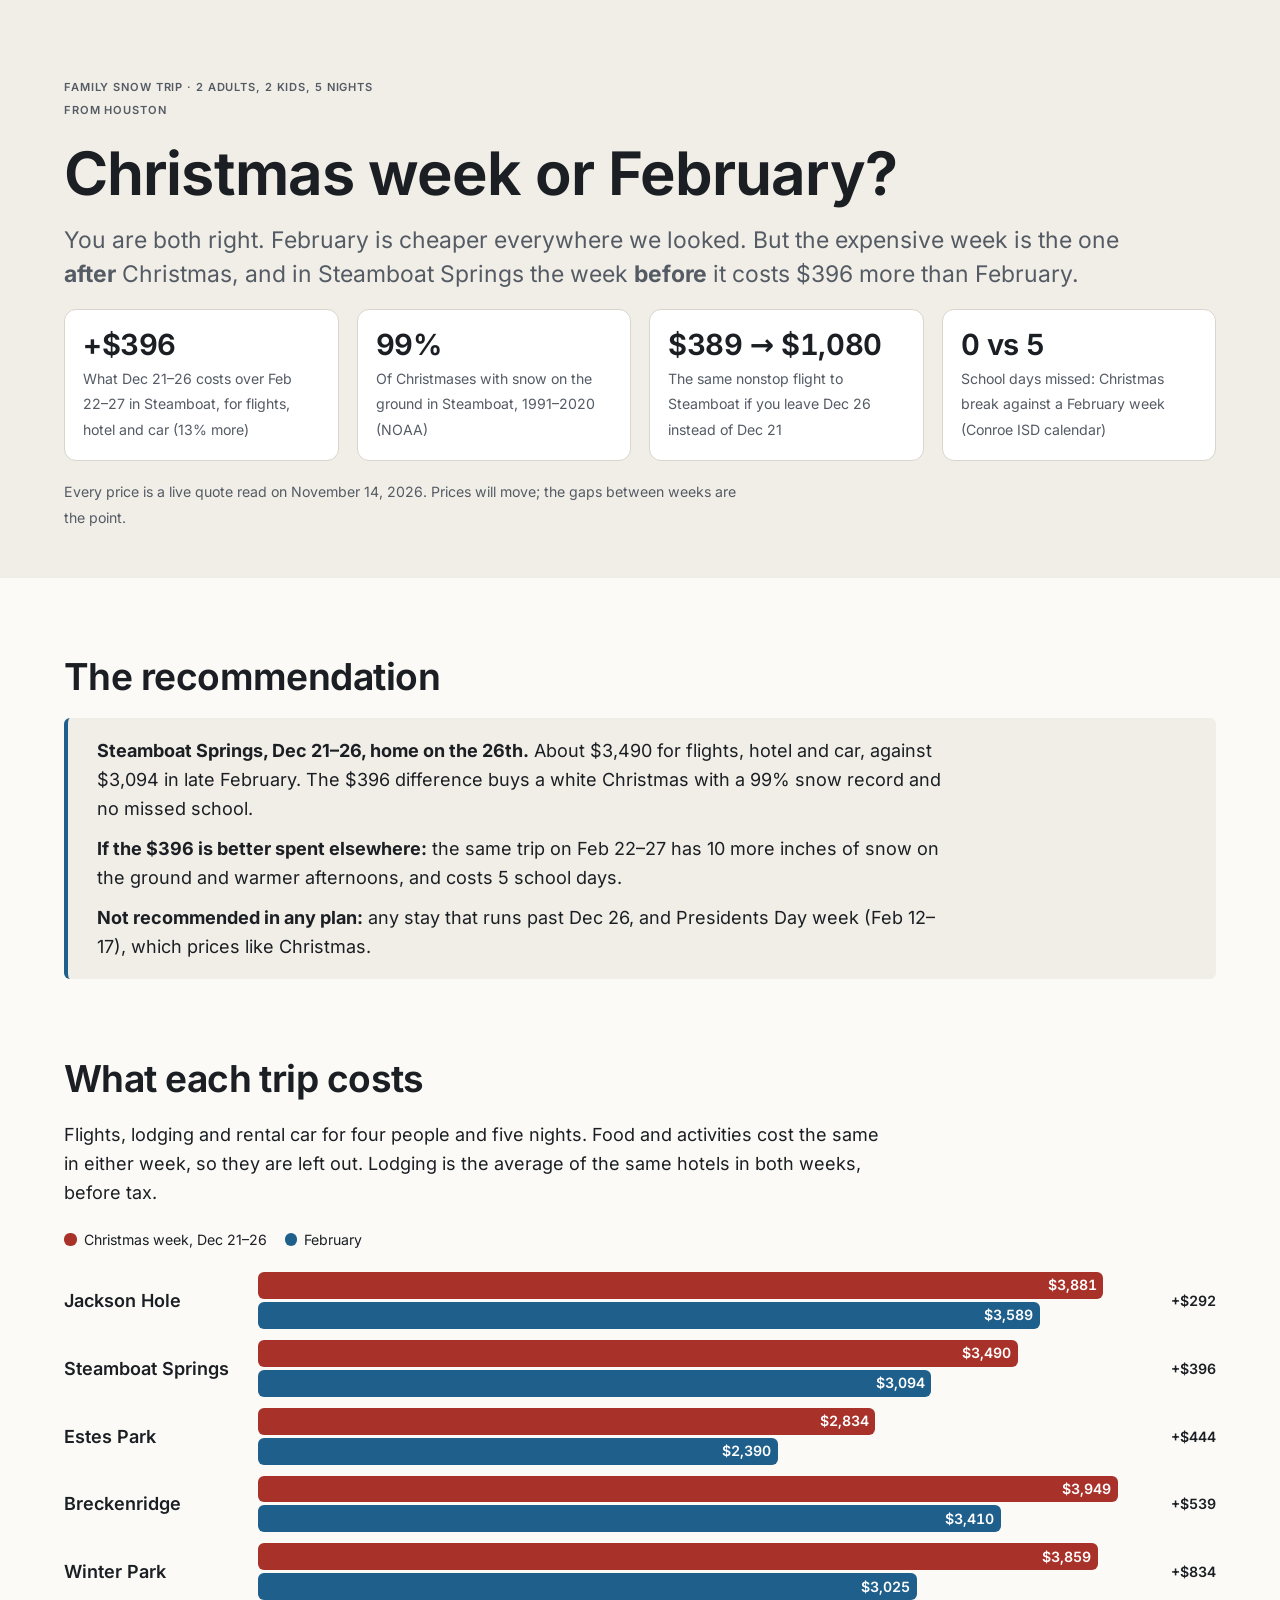
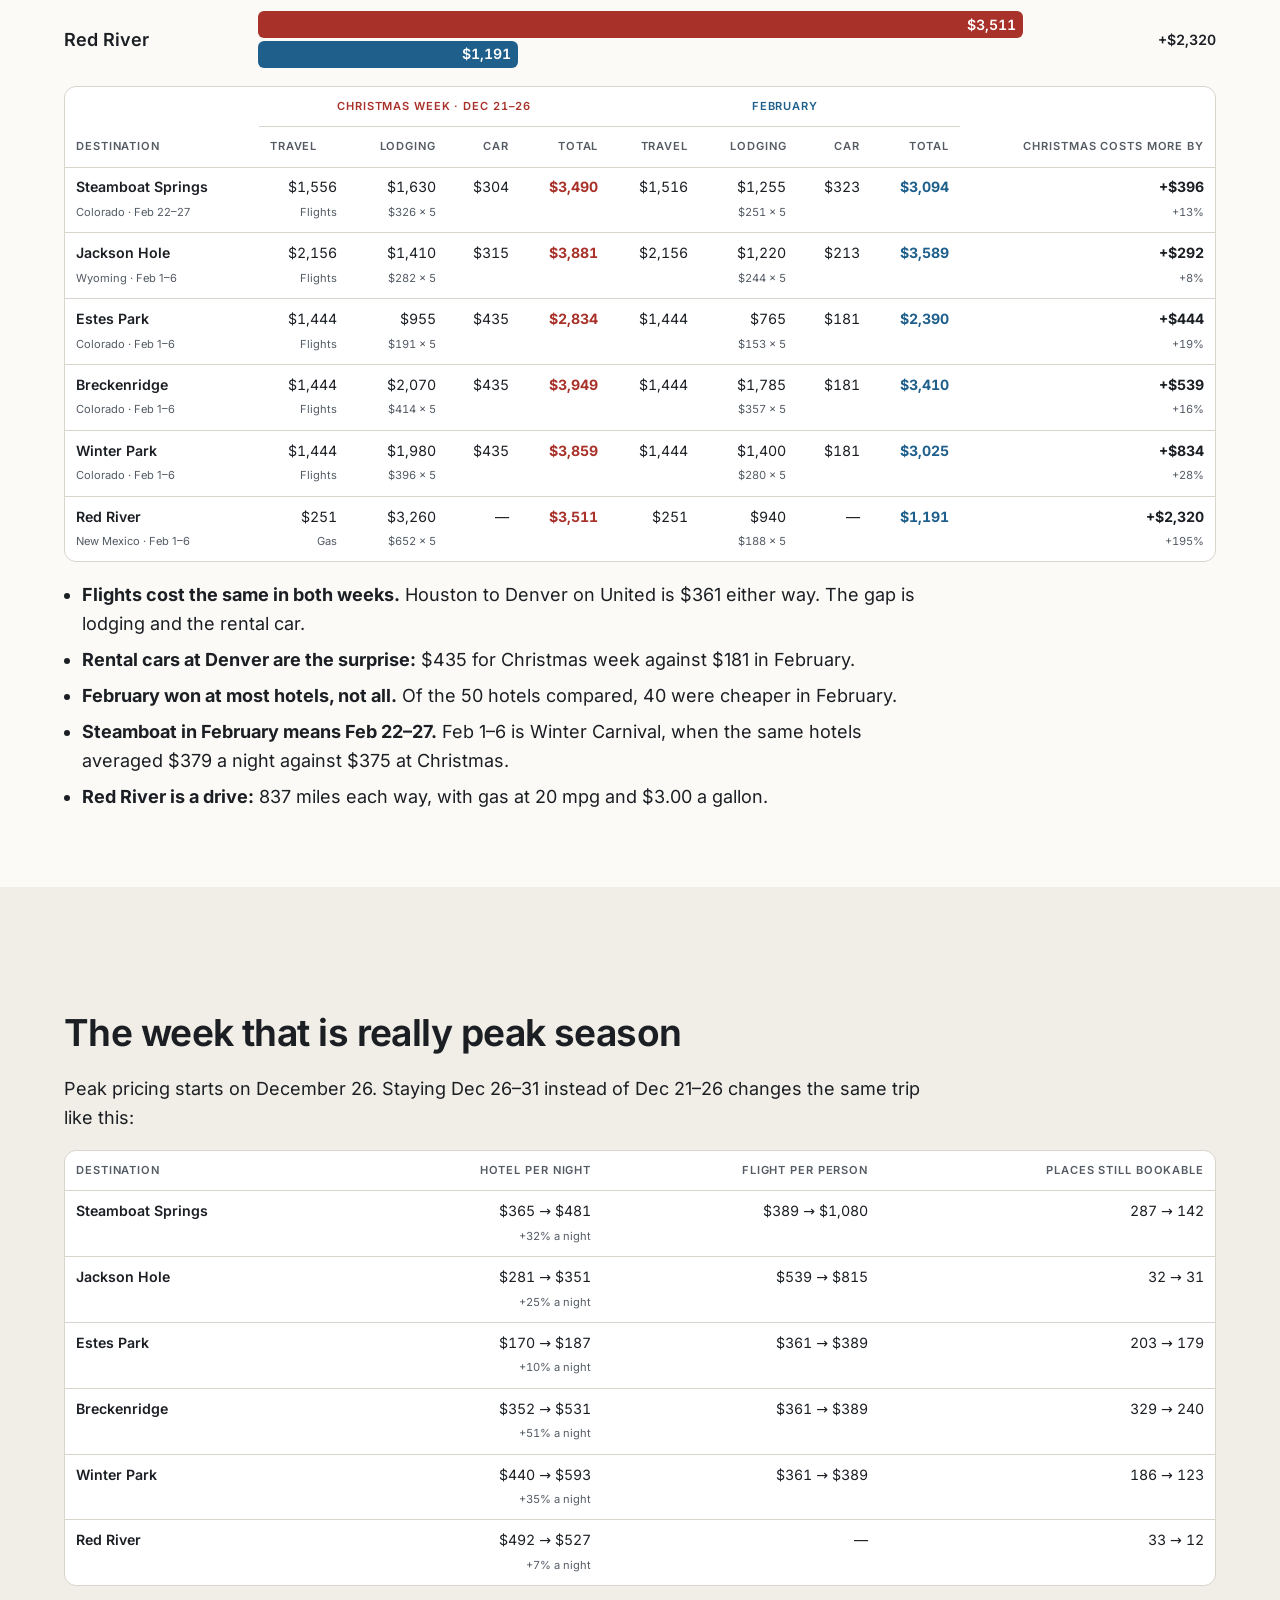
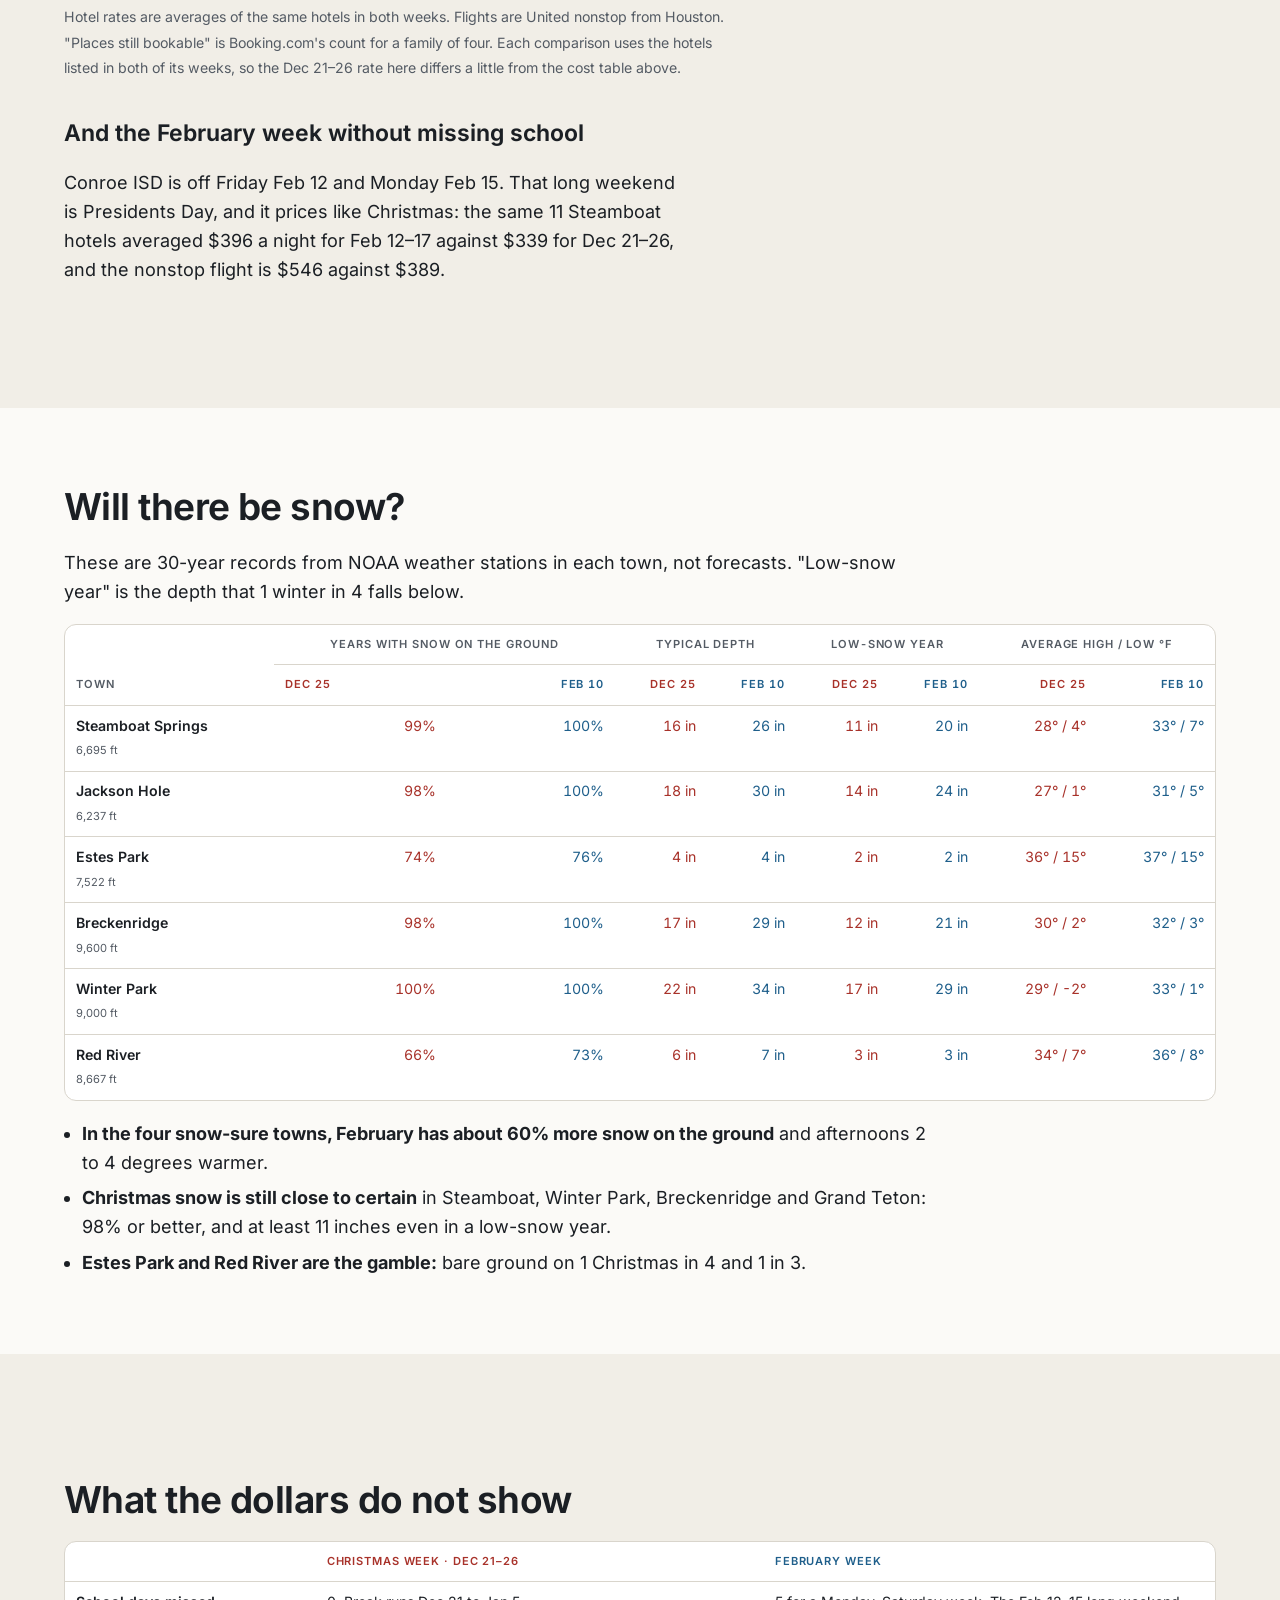
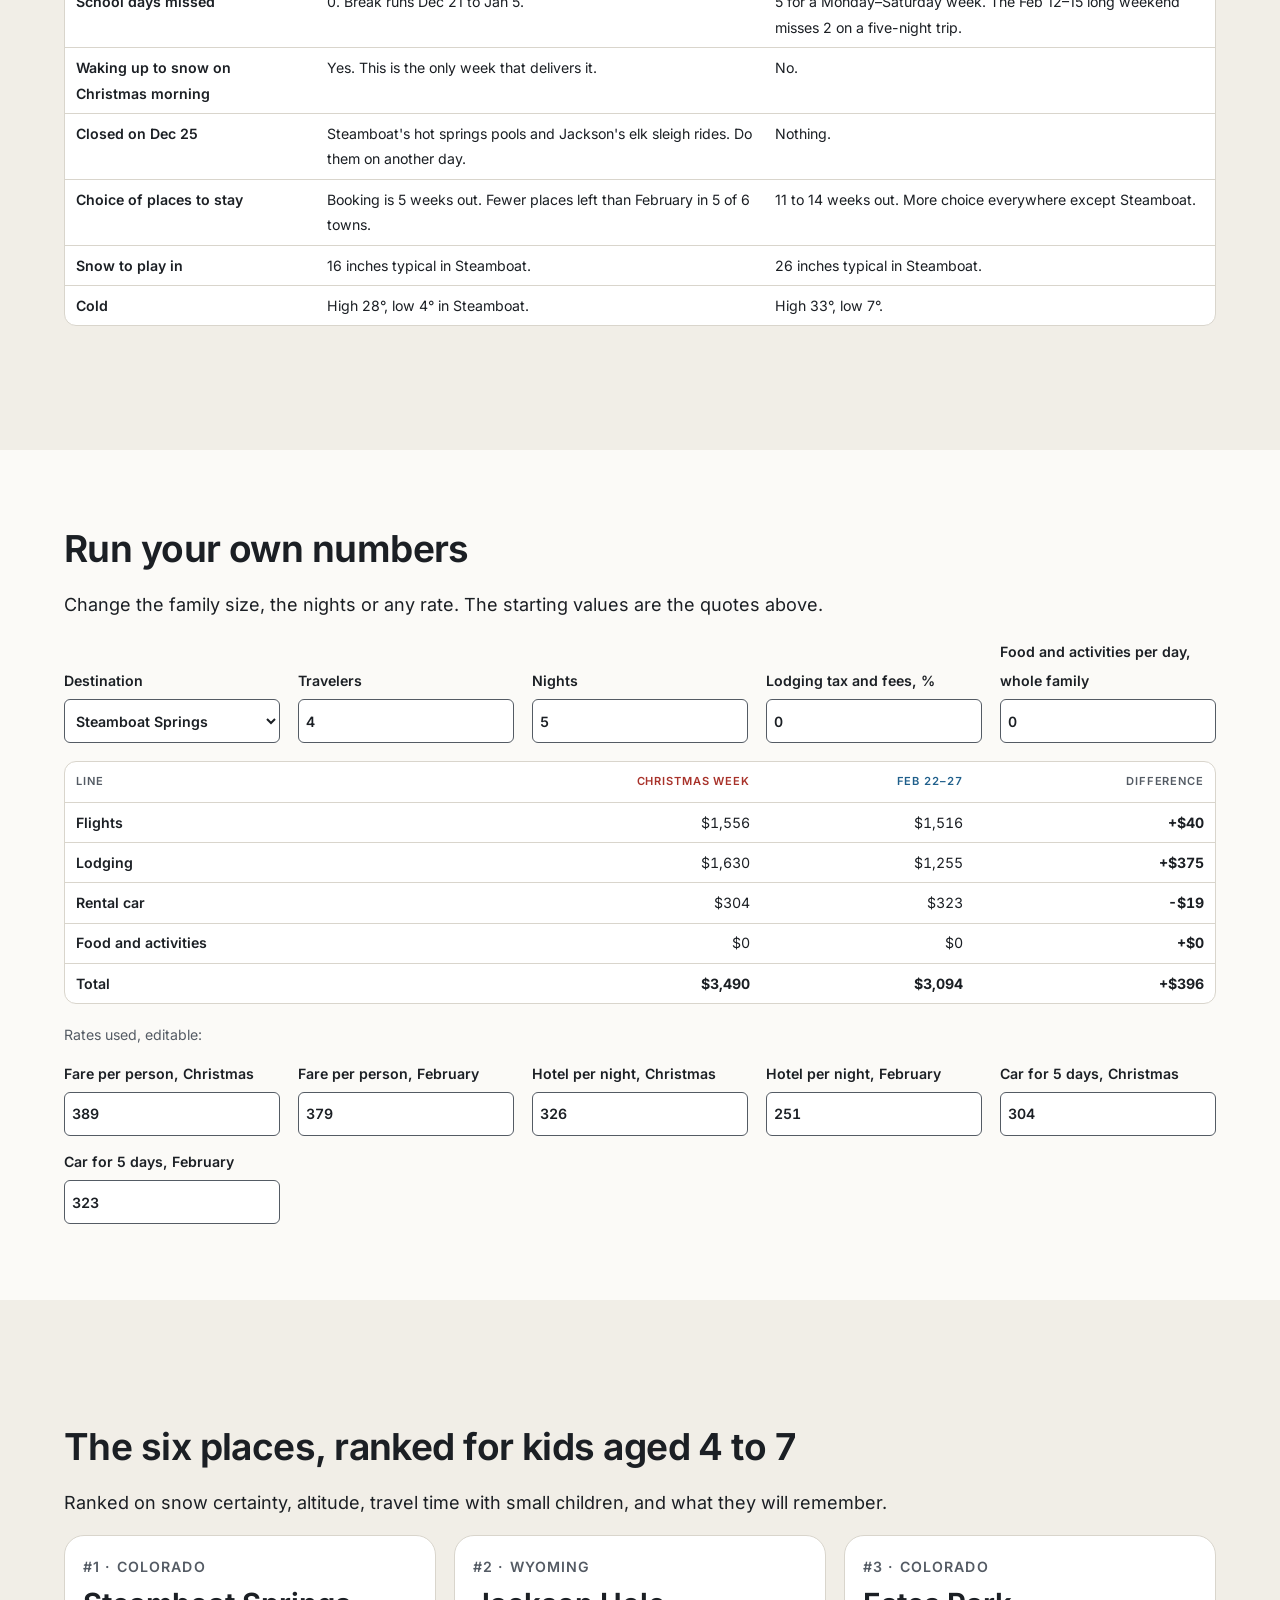
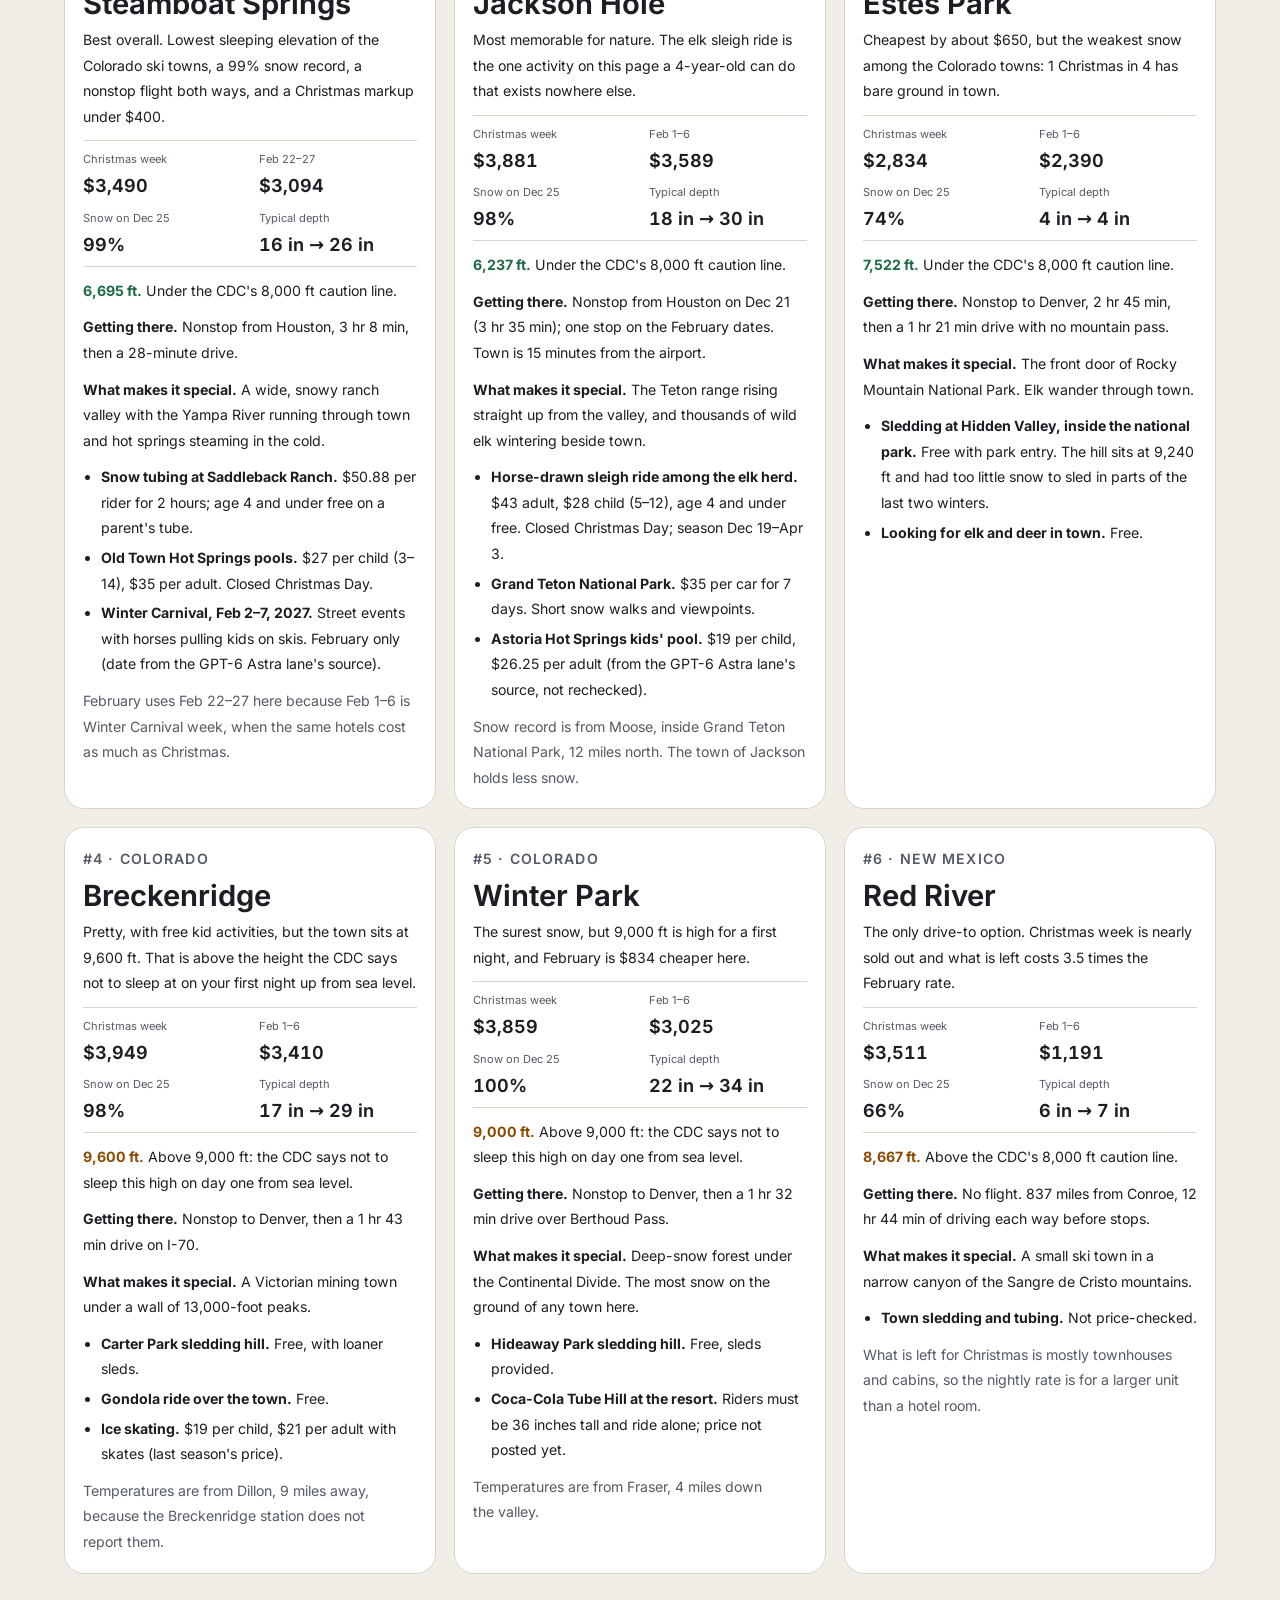
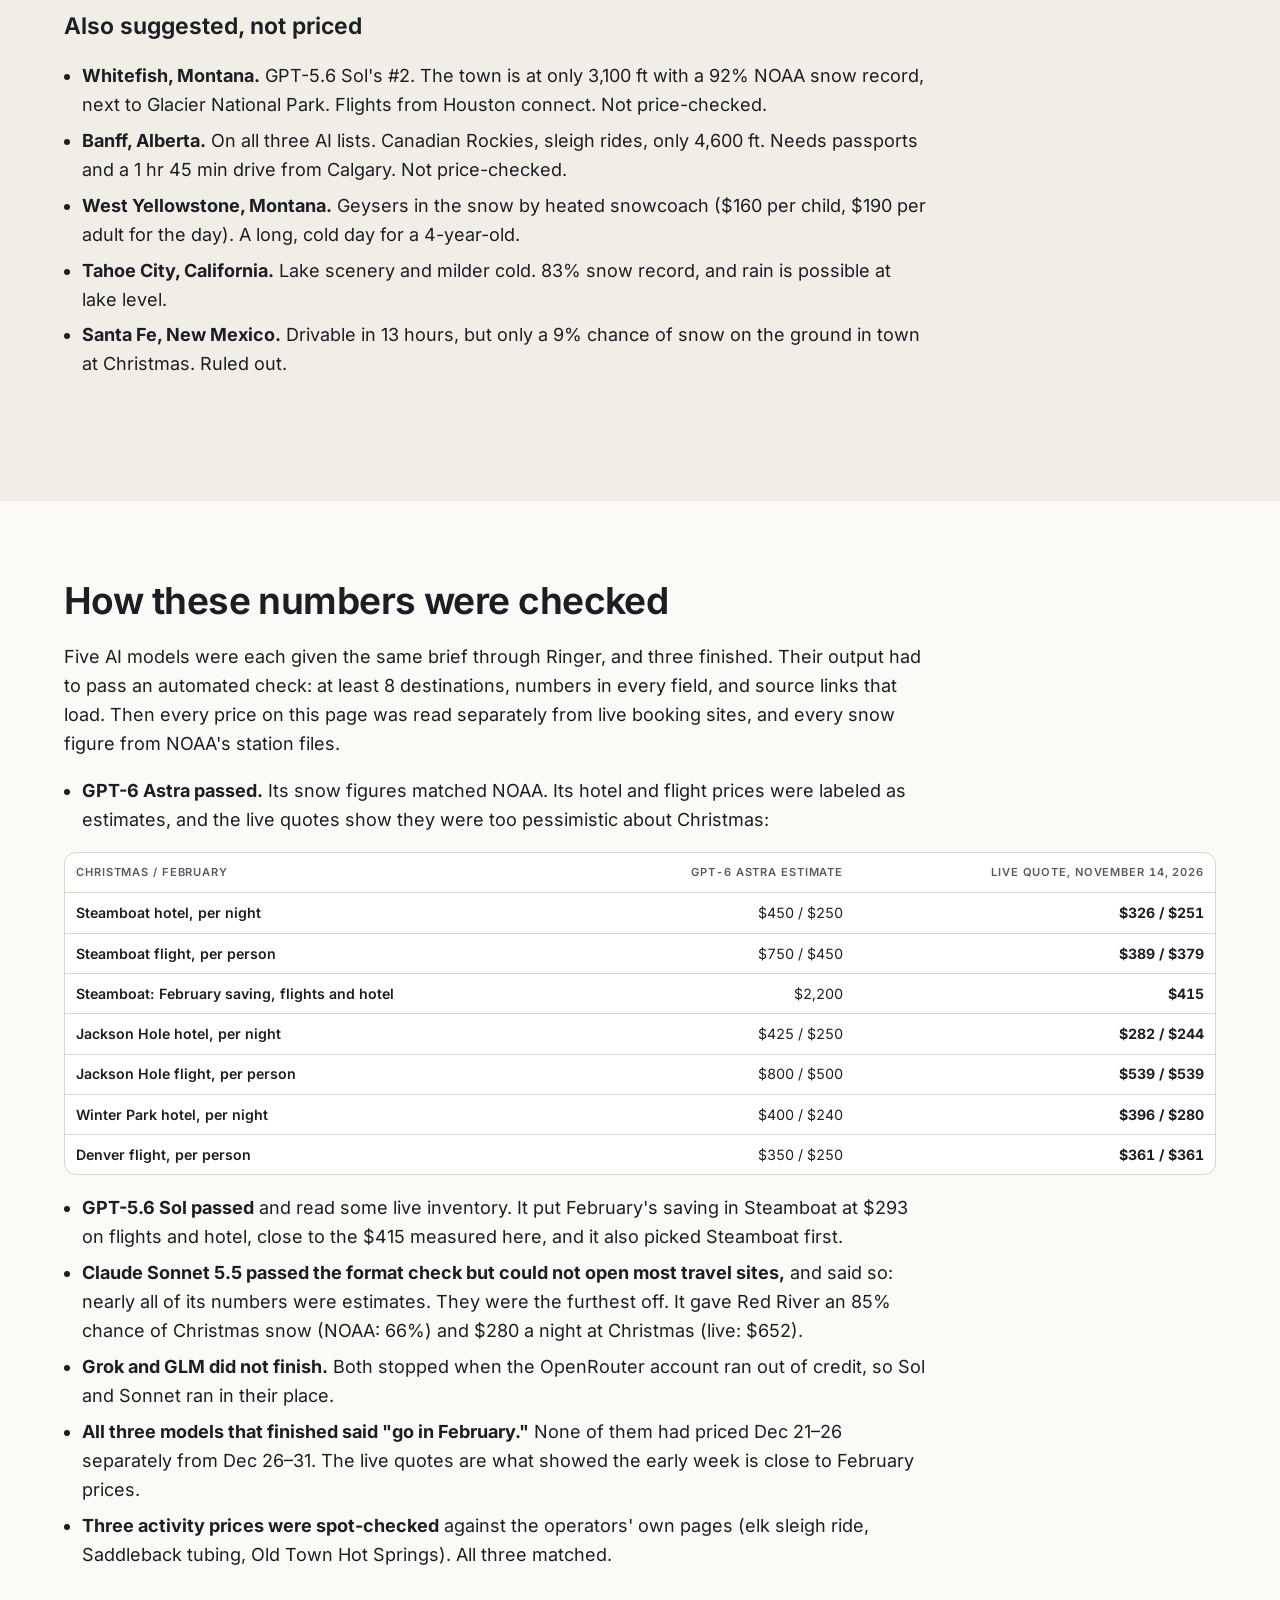
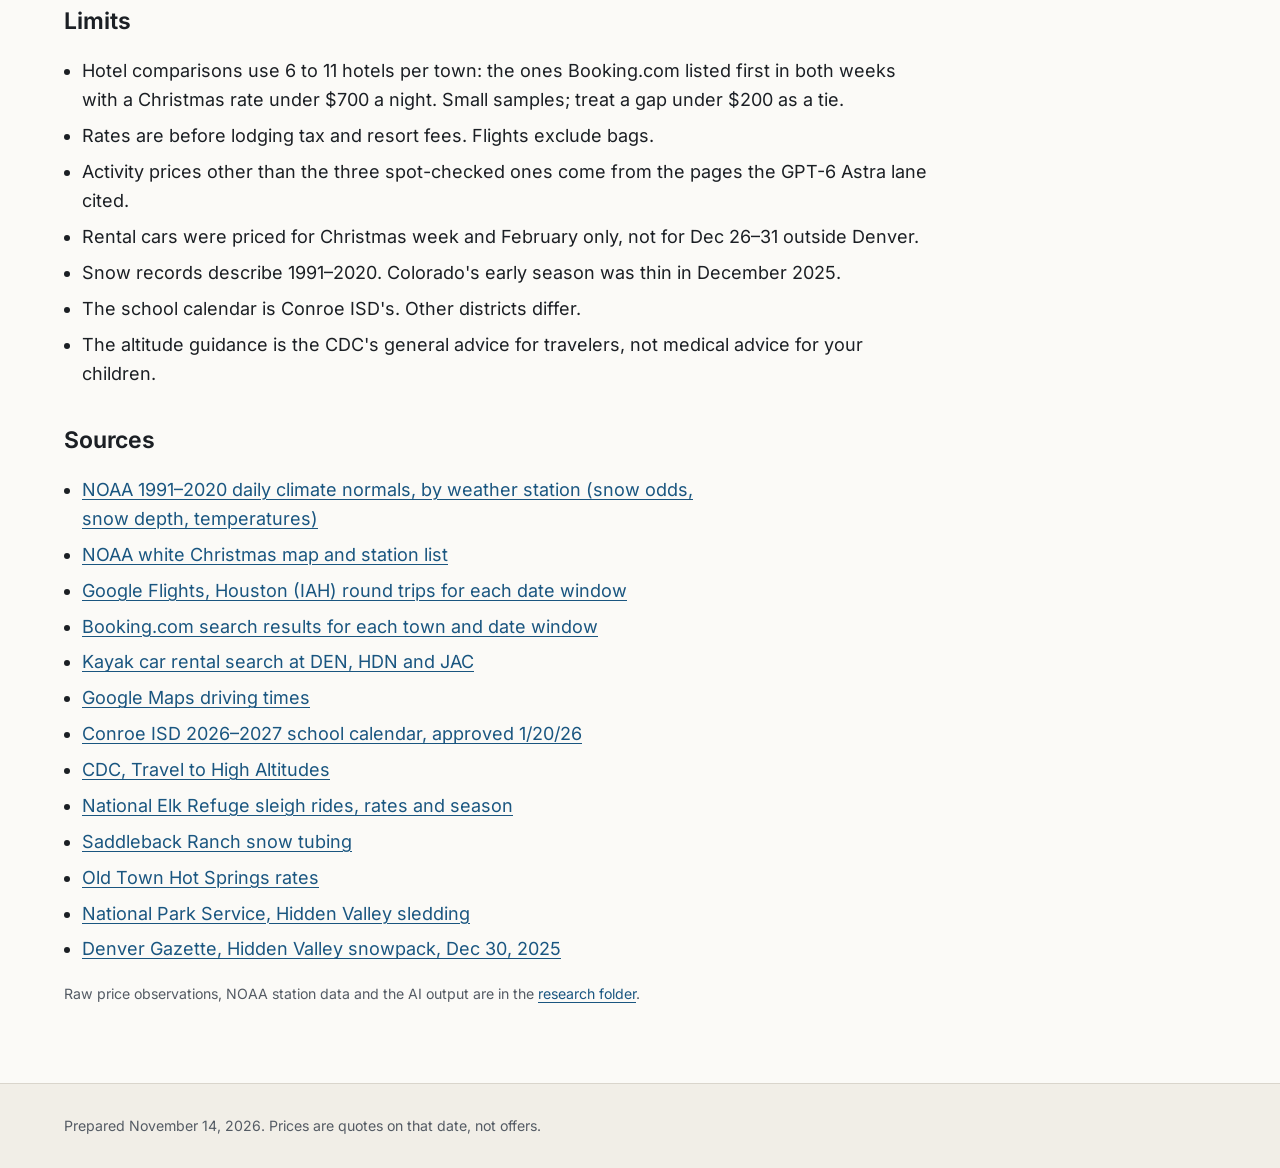
==== commit be892ef0: "Add results from the remaining research lanes Co-Authored-By: Claude Fable 5.2 <noreply@anthropic.co" ====
--- a/index.html
+++ b/index.html
@@ -376,7 +376,7 @@
         <p class="alt alt--ok"><strong>6,695 ft.</strong> Under the CDC's 8,000 ft caution line.</p>
         <p><strong>Getting there.</strong> Nonstop from Houston, 3 hr 8 min, then a 28-minute drive.</p>
         <p><strong>What makes it special.</strong> A wide, snowy ranch valley with the Yampa River running through town and hot springs steaming in the cold.</p>
-        <ul class="kidlist"><li><strong>Snow tubing at Saddleback Ranch.</strong> $50.88 per rider for 2 hours; age 4 and under free on a parent&#x27;s tube.</li><li><strong>Old Town Hot Springs pools.</strong> $27 per child (3–14), $35 per adult. Closed Christmas Day.</li><li><strong>Winter Carnival, Feb 2–7, 2027.</strong> Street events with horses pulling kids on skis. February only (date from the GPT lane&#x27;s source).</li></ul>
+        <ul class="kidlist"><li><strong>Snow tubing at Saddleback Ranch.</strong> $50.88 per rider for 2 hours; age 4 and under free on a parent&#x27;s tube.</li><li><strong>Old Town Hot Springs pools.</strong> $27 per child (3–14), $35 per adult. Closed Christmas Day.</li><li><strong>Winter Carnival, Feb 2–7, 2027.</strong> Street events with horses pulling kids on skis. February only (date from the GPT-6 Astra lane&#x27;s source).</li></ul>
         <p class="caption muted">February uses Feb 22–27 here because Feb 1–6 is Winter Carnival week, when the same hotels cost as much as Christmas.</p>
       </article>
       <article class="place" id="jackson">
@@ -394,7 +394,7 @@
         <p class="alt alt--ok"><strong>6,237 ft.</strong> Under the CDC's 8,000 ft caution line.</p>
         <p><strong>Getting there.</strong> Nonstop from Houston on Dec 21 (3 hr 35 min); one stop on the February dates. Town is 15 minutes from the airport.</p>
         <p><strong>What makes it special.</strong> The Teton range rising straight up from the valley, and thousands of wild elk wintering beside town.</p>
-        <ul class="kidlist"><li><strong>Horse-drawn sleigh ride among the elk herd.</strong> $43 adult, $28 child (5–12), age 4 and under free. Closed Christmas Day; season Dec 19–Apr 3.</li><li><strong>Grand Teton National Park.</strong> $35 per car for 7 days. Short snow walks and viewpoints.</li><li><strong>Astoria Hot Springs kids&#x27; pool.</strong> $19 per child, $26.25 per adult (from the GPT lane&#x27;s source, not rechecked).</li></ul>
+        <ul class="kidlist"><li><strong>Horse-drawn sleigh ride among the elk herd.</strong> $43 adult, $28 child (5–12), age 4 and under free. Closed Christmas Day; season Dec 19–Apr 3.</li><li><strong>Grand Teton National Park.</strong> $35 per car for 7 days. Short snow walks and viewpoints.</li><li><strong>Astoria Hot Springs kids&#x27; pool.</strong> $19 per child, $26.25 per adult (from the GPT-6 Astra lane&#x27;s source, not rechecked).</li></ul>
         <p class="caption muted">Snow record is from Moose, inside Grand Teton National Park, 12 miles north. The town of Jackson holds less snow.</p>
       </article>
       <article class="place" id="estes">
@@ -471,32 +471,36 @@
       </article>
         </div>
         <h3>Also suggested, not priced</h3>
-        <ul class="notes"><li><strong>Banff, Alberta.</strong> GPT lane&#x27;s #2. Canadian Rockies, sleigh rides, only 4,600 ft. Needs passports and a 1 hr 45 min drive from Calgary. Not price-checked.</li><li><strong>West Yellowstone, Montana.</strong> Geysers in the snow by heated snowcoach ($160 per child, $190 per adult for the day). A long, cold day for a 4-year-old.</li><li><strong>Tahoe City, California.</strong> Lake scenery and milder cold. 83% snow record, and rain is possible at lake level.</li><li><strong>Santa Fe, New Mexico.</strong> Drivable in 13 hours, but only a 9% chance of snow on the ground in town at Christmas. Ruled out.</li></ul>
+        <ul class="notes"><li><strong>Whitefish, Montana.</strong> GPT-5.6 Sol&#x27;s #2. The town is at only 3,100 ft with a 92% NOAA snow record, next to Glacier National Park. Flights from Houston connect. Not price-checked.</li><li><strong>Banff, Alberta.</strong> On all three AI lists. Canadian Rockies, sleigh rides, only 4,600 ft. Needs passports and a 1 hr 45 min drive from Calgary. Not price-checked.</li><li><strong>West Yellowstone, Montana.</strong> Geysers in the snow by heated snowcoach ($160 per child, $190 per adult for the day). A long, cold day for a 4-year-old.</li><li><strong>Tahoe City, California.</strong> Lake scenery and milder cold. 83% snow record, and rain is possible at lake level.</li><li><strong>Santa Fe, New Mexico.</strong> Drivable in 13 hours, but only a 9% chance of snow on the ground in town at Christmas. Ruled out.</li></ul>
       </div>
     </section>
 
     <section class="section">
       <div class="container stack">
         <h2>How these numbers were checked</h2>
-        <p>Three AI models were each given the same brief through Ringer. Their output had to pass an automated check: at least 8 destinations, numbers in every field, and source links that load. Then every price on this page was read again from live booking sites, and every snow figure from NOAA's station files.</p>
+        <p>Five AI models were each given the same brief through Ringer, and three finished. Their output had to pass an automated check: at least 8 destinations, numbers in every field, and source links that load. Then every price on this page was read separately from live booking sites, and every snow figure from NOAA's station files.</p>
         <ul class="notes">
           <li><strong>GPT-6 Astra passed.</strong> Its snow figures matched NOAA. Its hotel and flight prices were labeled as estimates, and the live quotes show they were too pessimistic about Christmas:</li>
         </ul>
         <div class="tablewrap" tabindex="0" role="region" aria-label="AI estimate against live quote">
           <table class="num">
-            <thead><tr><th scope="col">Christmas / February</th><th scope="col">AI estimate</th><th scope="col">Live quote, November 14, 2026</th></tr></thead>
+            <thead><tr><th scope="col">Christmas / February</th><th scope="col">GPT-6 Astra estimate</th><th scope="col">Live quote, November 14, 2026</th></tr></thead>
             <tbody><tr><th scope="row">Steamboat hotel, per night</th><td>$450 / $250</td><td class="tot">$326 / $251</td></tr><tr><th scope="row">Steamboat flight, per person</th><td>$750 / $450</td><td class="tot">$389 / $379</td></tr><tr><th scope="row">Steamboat: February saving, flights and hotel</th><td>$2,200</td><td class="tot">$415</td></tr><tr><th scope="row">Jackson Hole hotel, per night</th><td>$425 / $250</td><td class="tot">$282 / $244</td></tr><tr><th scope="row">Jackson Hole flight, per person</th><td>$800 / $500</td><td class="tot">$539 / $539</td></tr><tr><th scope="row">Winter Park hotel, per night</th><td>$400 / $240</td><td class="tot">$396 / $280</td></tr><tr><th scope="row">Denver flight, per person</th><td>$350 / $250</td><td class="tot">$361 / $361</td></tr></tbody>
           </table>
         </div>
         <ul class="notes">
-          
+          <li><strong>GPT-5.6 Sol passed</strong> and read some live inventory. It put February's saving in Steamboat at $293 on flights and hotel, close to the $415 measured here, and it also picked Steamboat first.</li>
+          <li><strong>Claude Sonnet 5.5 passed the format check but could not open most travel sites,</strong> and said so: nearly all of its numbers were estimates. They were the furthest off. It gave Red River an 85% chance of Christmas snow (NOAA: 66%) and $280 a night at Christmas (live: $652).</li>
+          <li><strong>Grok and GLM did not finish.</strong> Both stopped when the OpenRouter account ran out of credit, so Sol and Sonnet ran in their place.</li>
+          <li><strong>All three models that finished said "go in February."</strong> None of them had priced Dec 21–26 separately from Dec 26–31. The live quotes are what showed the early week is close to February prices.</li>
+
           <li><strong>Three activity prices were spot-checked</strong> against the operators' own pages (elk sleigh ride, Saddleback tubing, Old Town Hot Springs). All three matched.</li>
         </ul>
         <h3>Limits</h3>
         <ul class="notes">
           <li>Hotel comparisons use 6 to 11 hotels per town: the ones Booking.com listed first in both weeks with a Christmas rate under $700 a night. Small samples; treat a gap under $200 as a tie.</li>
           <li>Rates are before lodging tax and resort fees. Flights exclude bags.</li>
-          <li>Activity prices other than the three spot-checked ones come from the pages the GPT lane cited.</li>
+          <li>Activity prices other than the three spot-checked ones come from the pages the GPT-6 Astra lane cited.</li>
           <li>Rental cars were priced for Christmas week and February only, not for Dec 26–31 outside Denver.</li>
           <li>Snow records describe 1991–2020. Colorado's early season was thin in December 2025.</li>
           <li>The school calendar is Conroe ISD's. Other districts differ.</li>
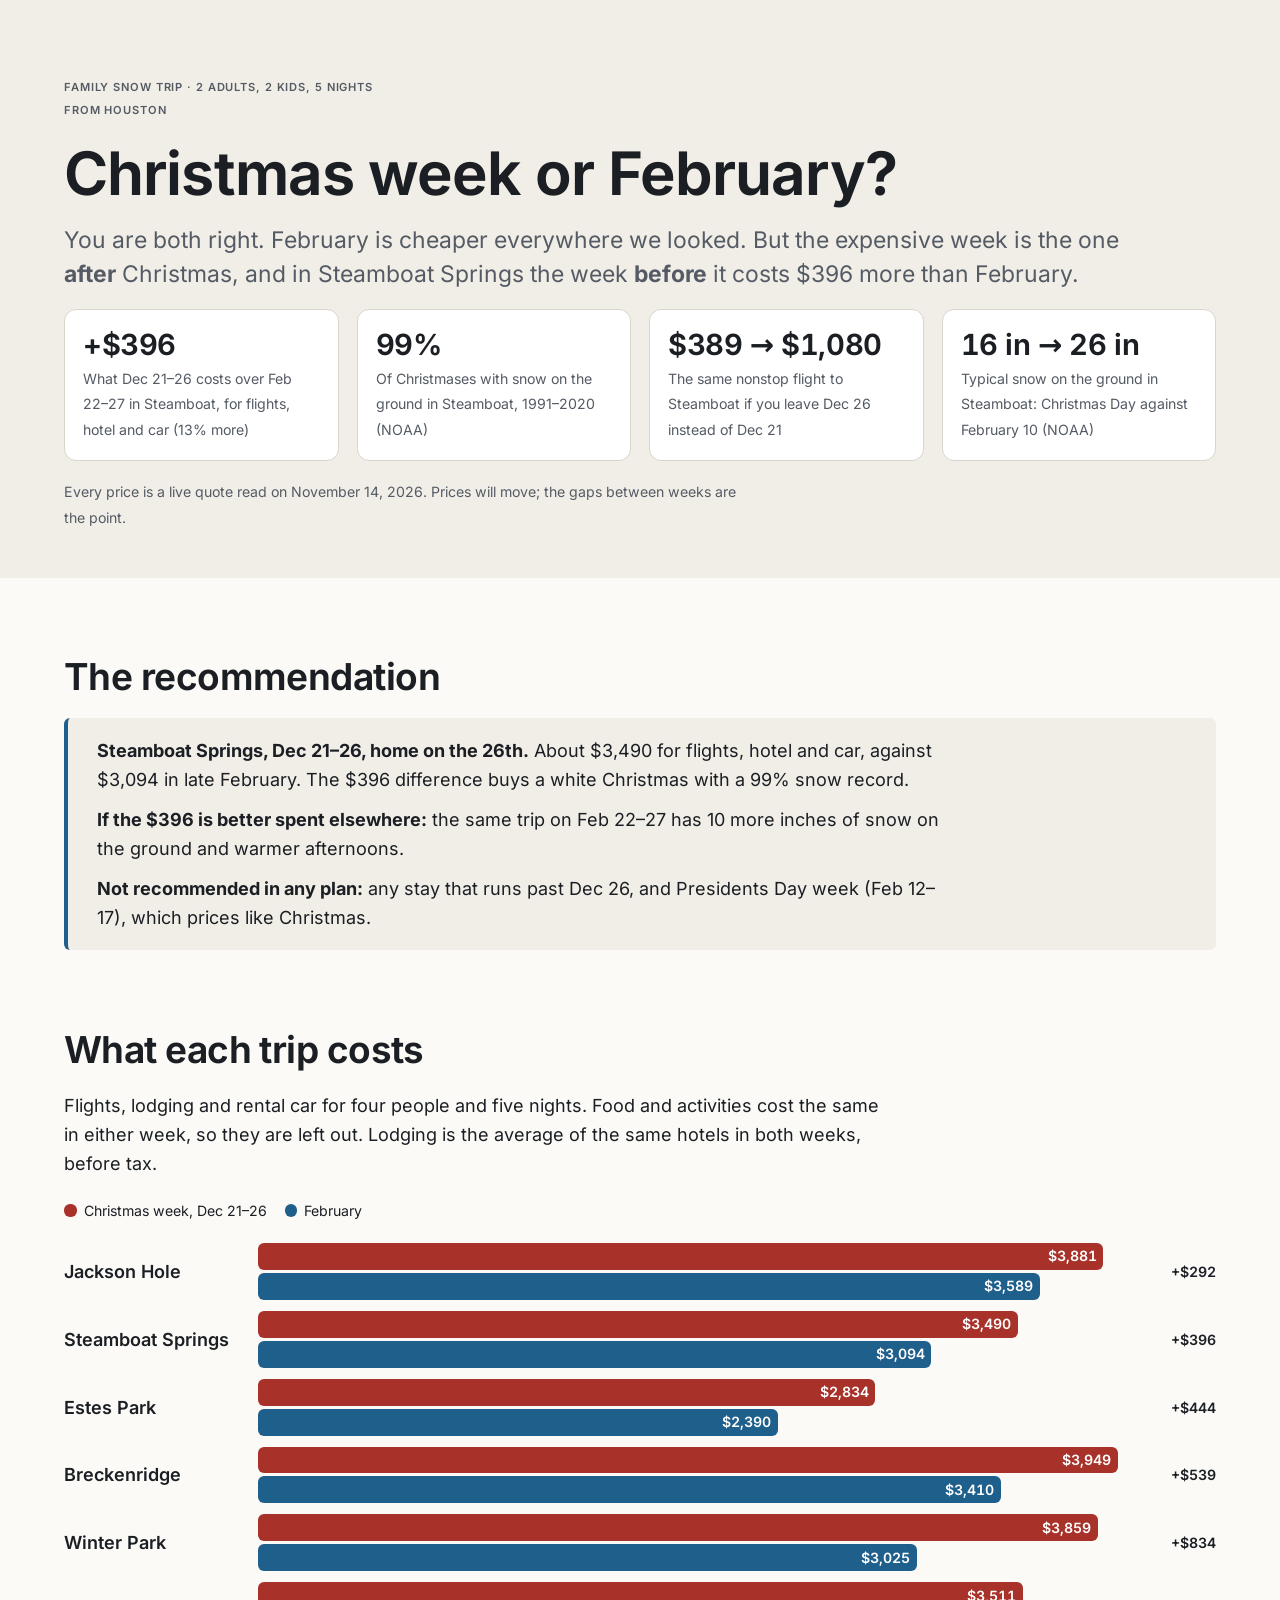
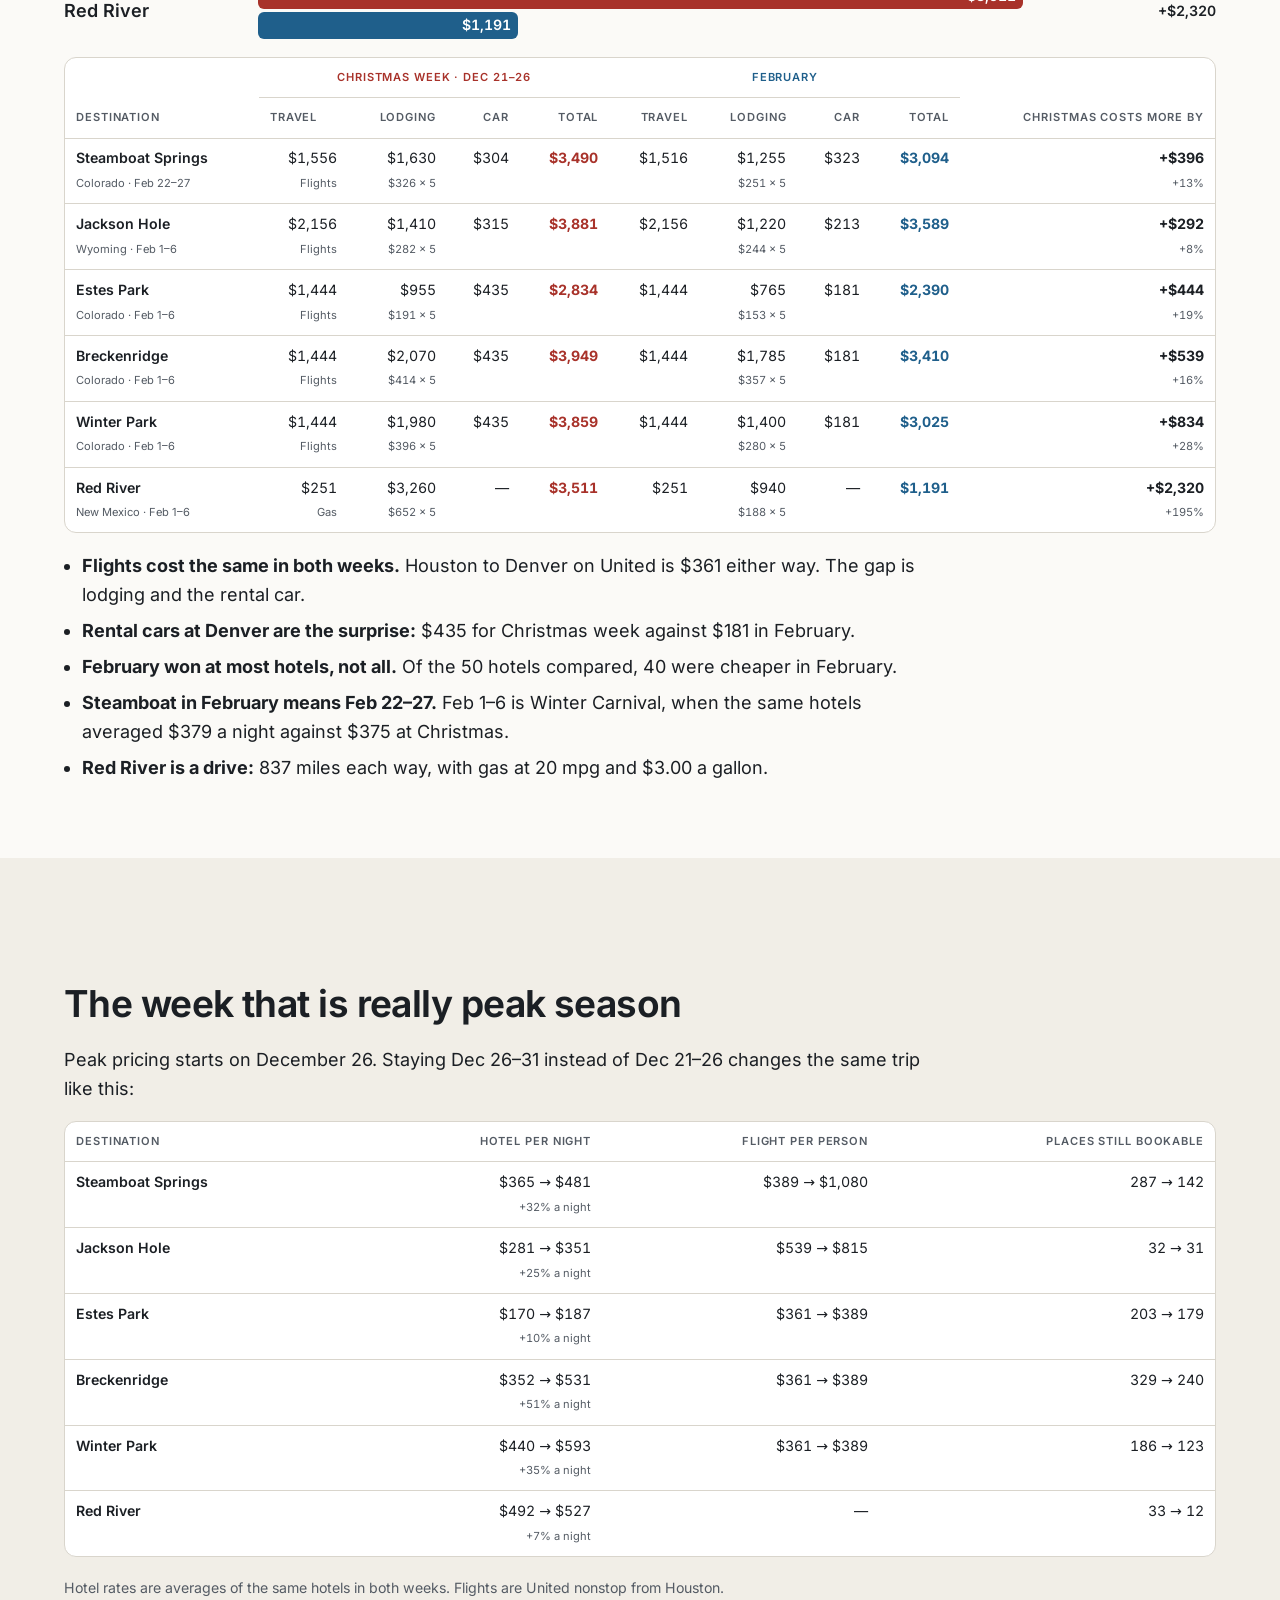
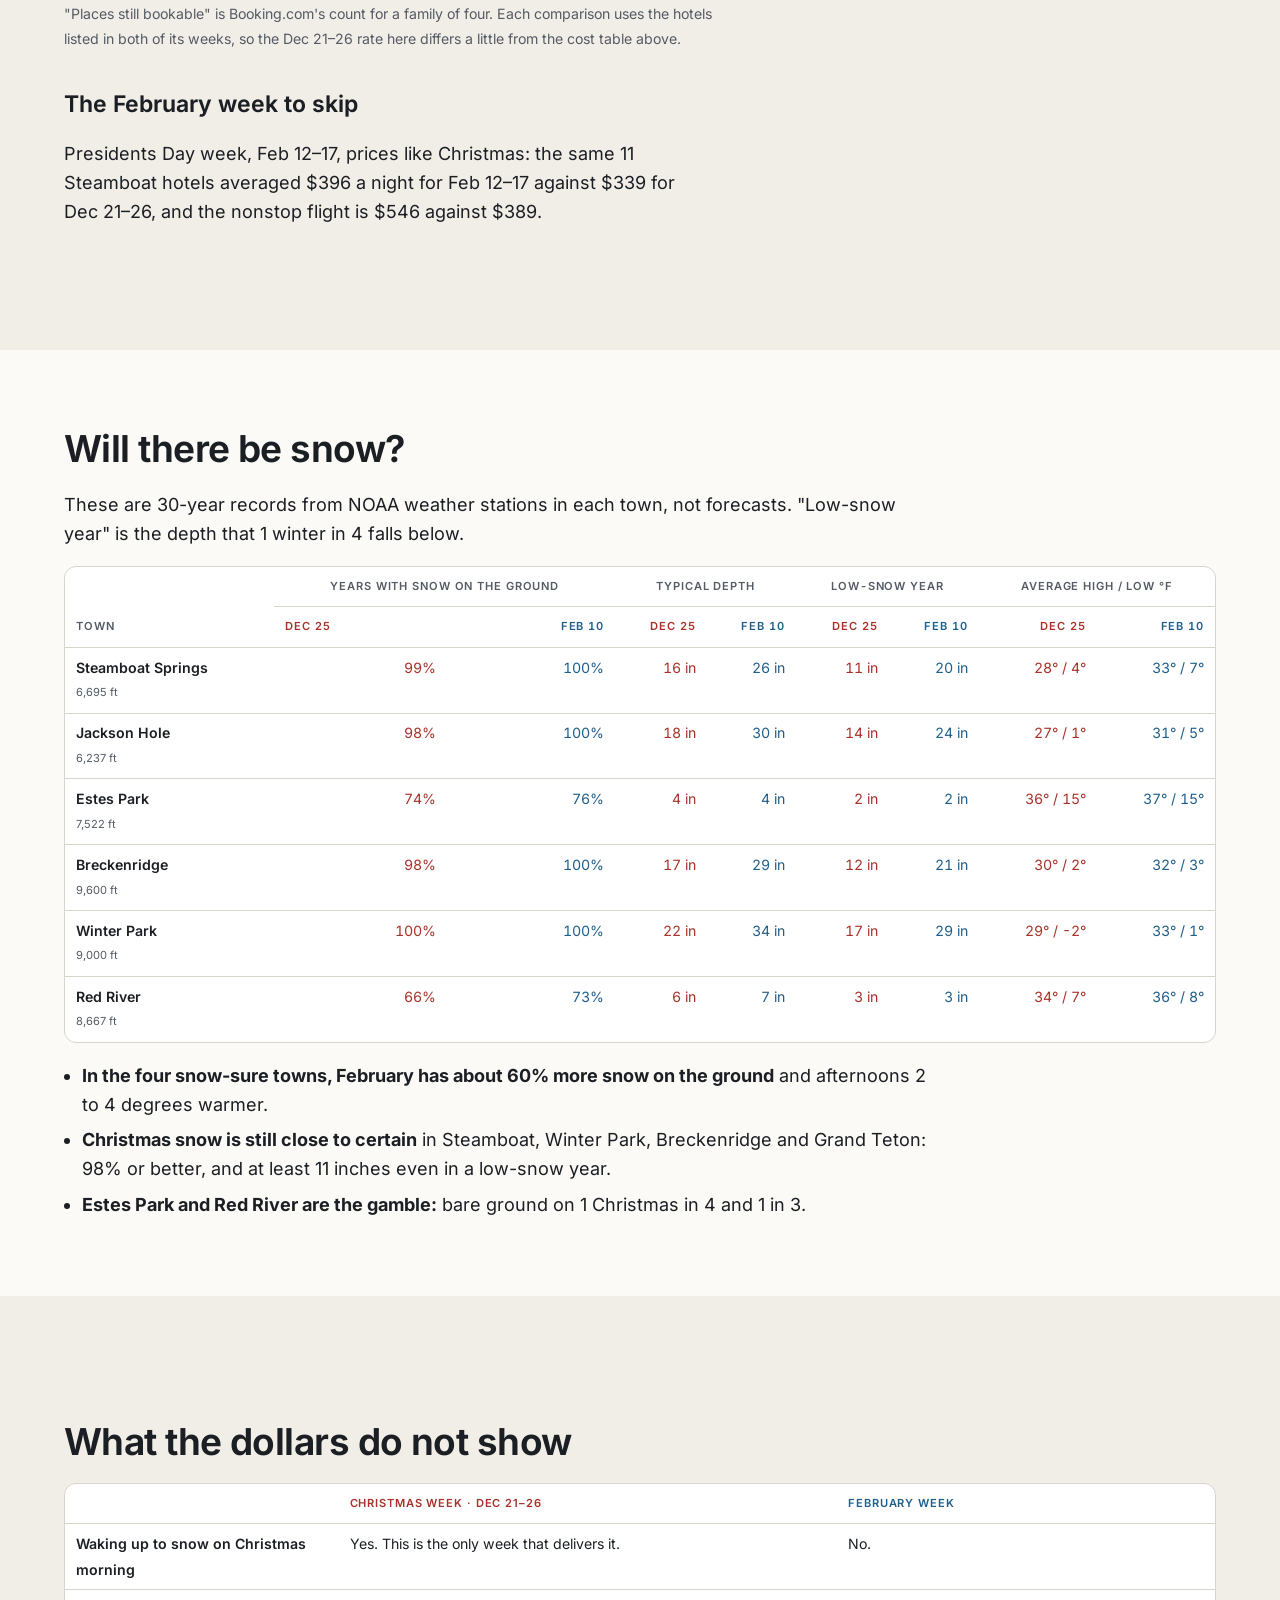
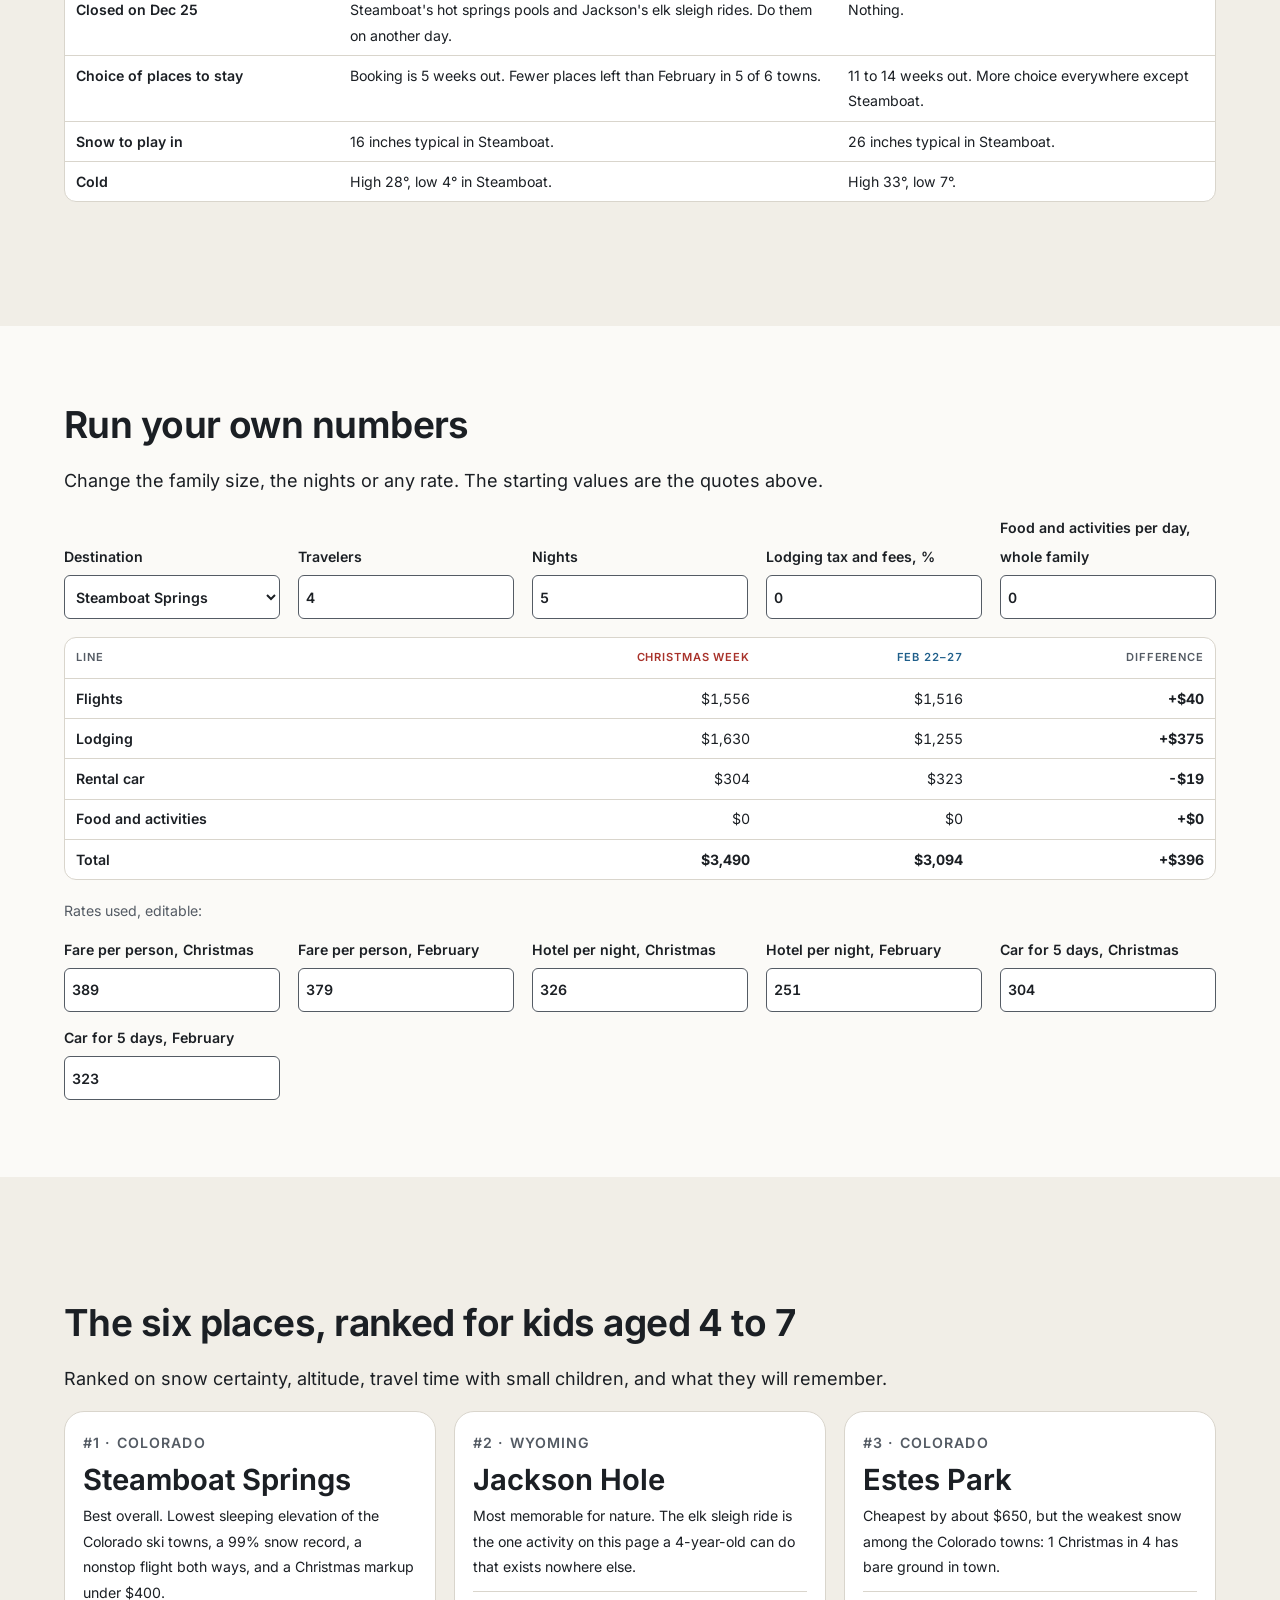
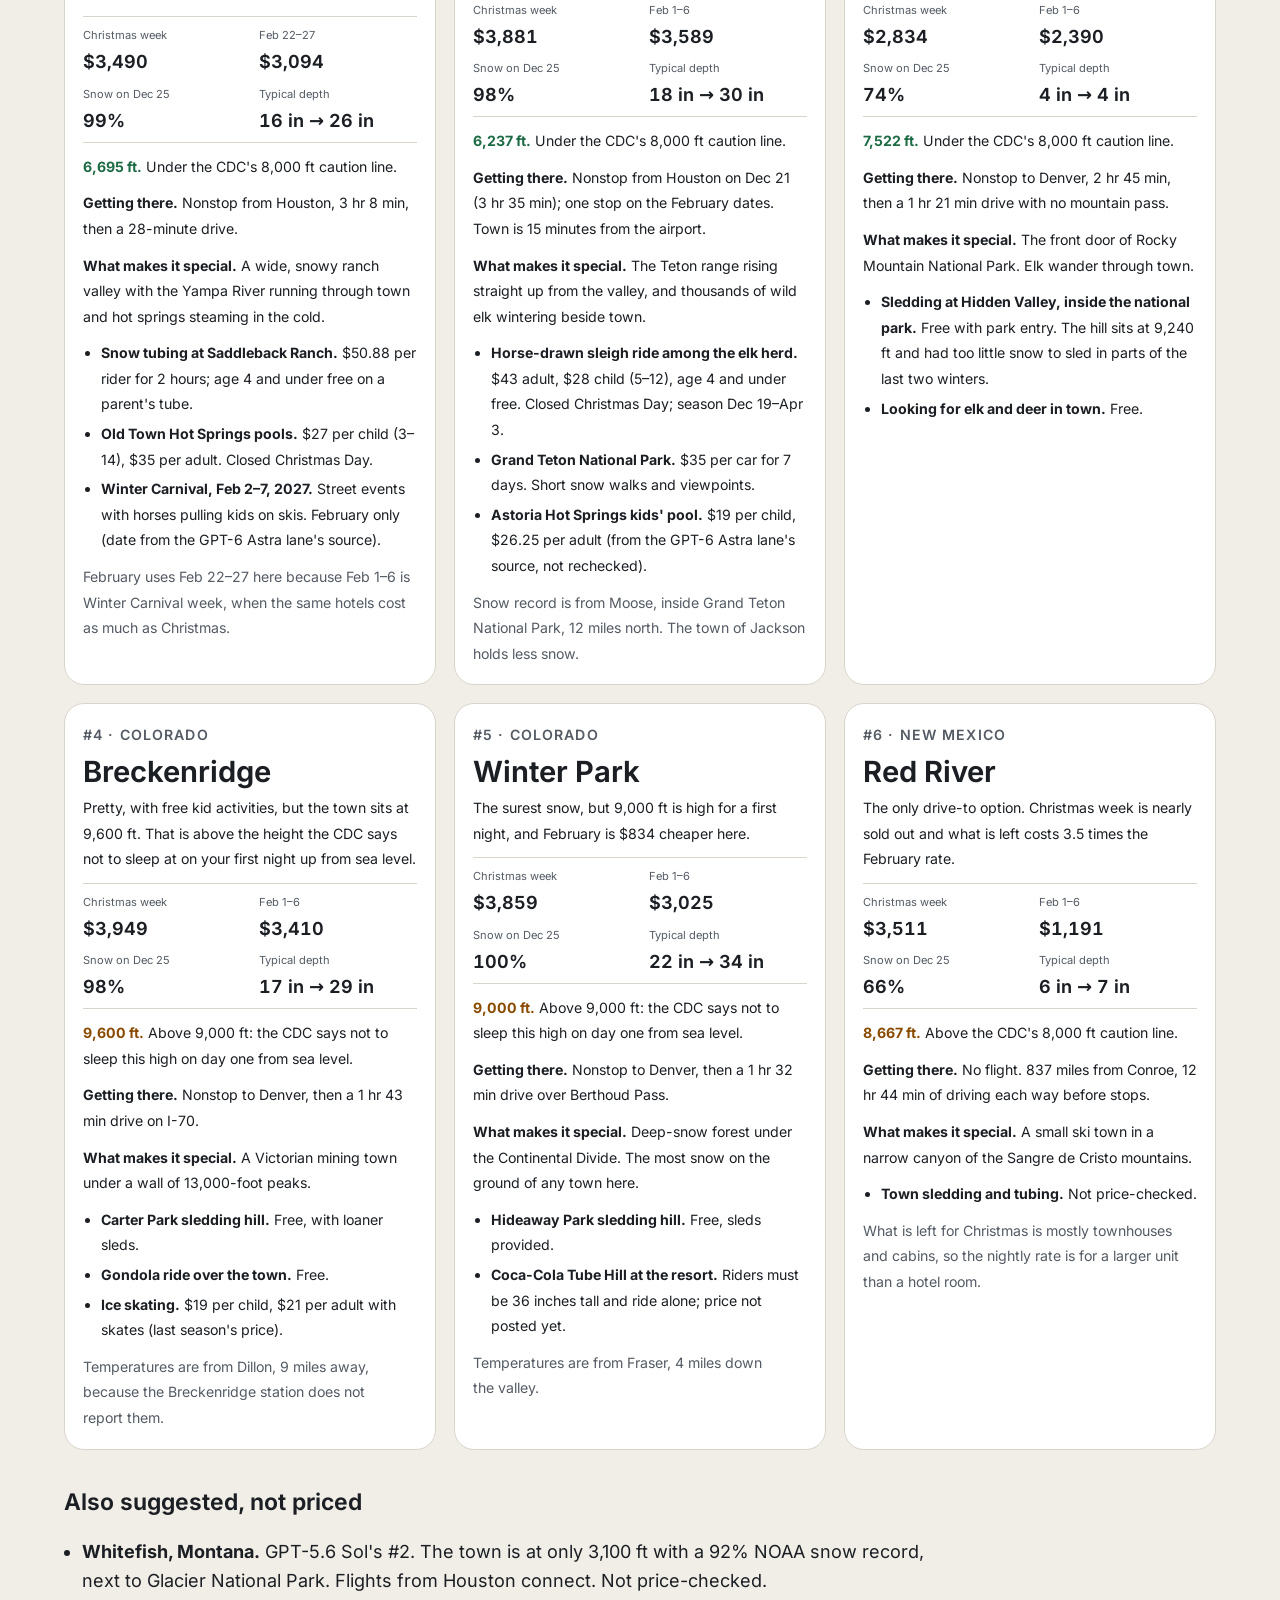
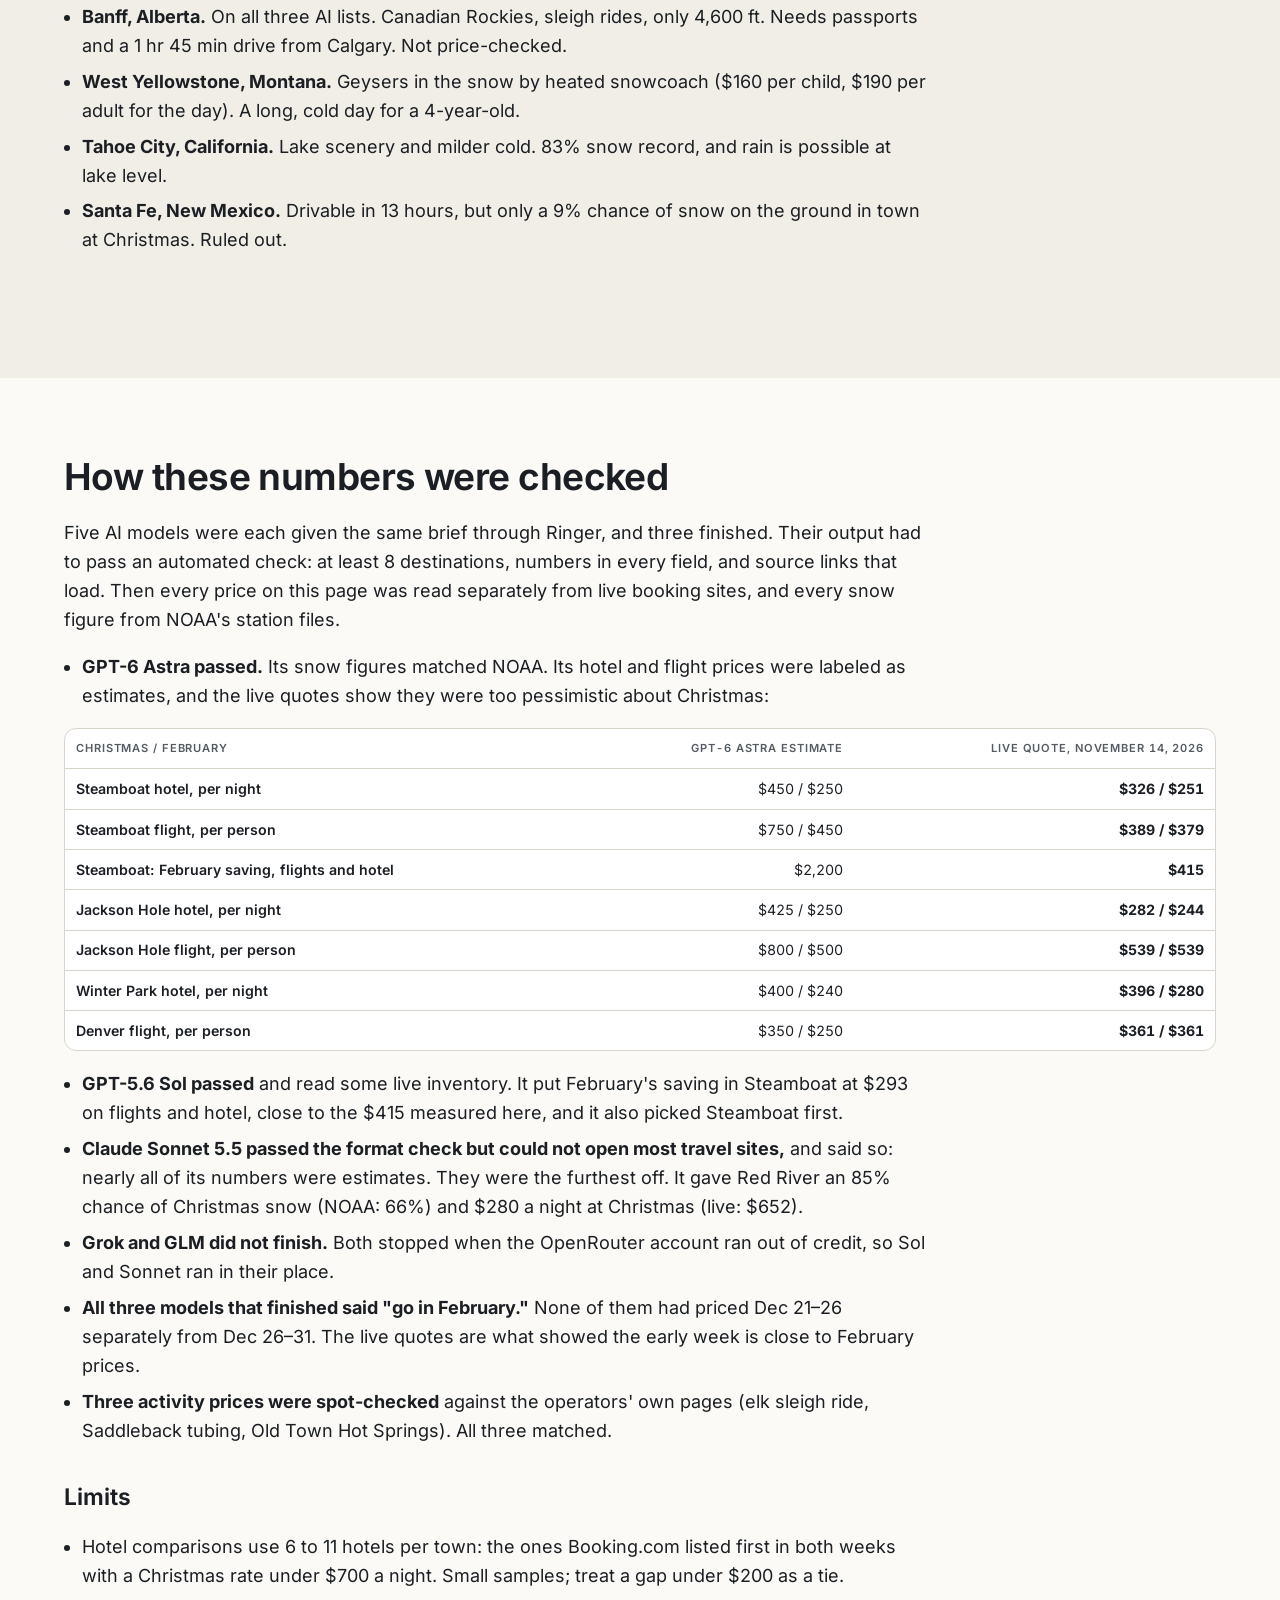
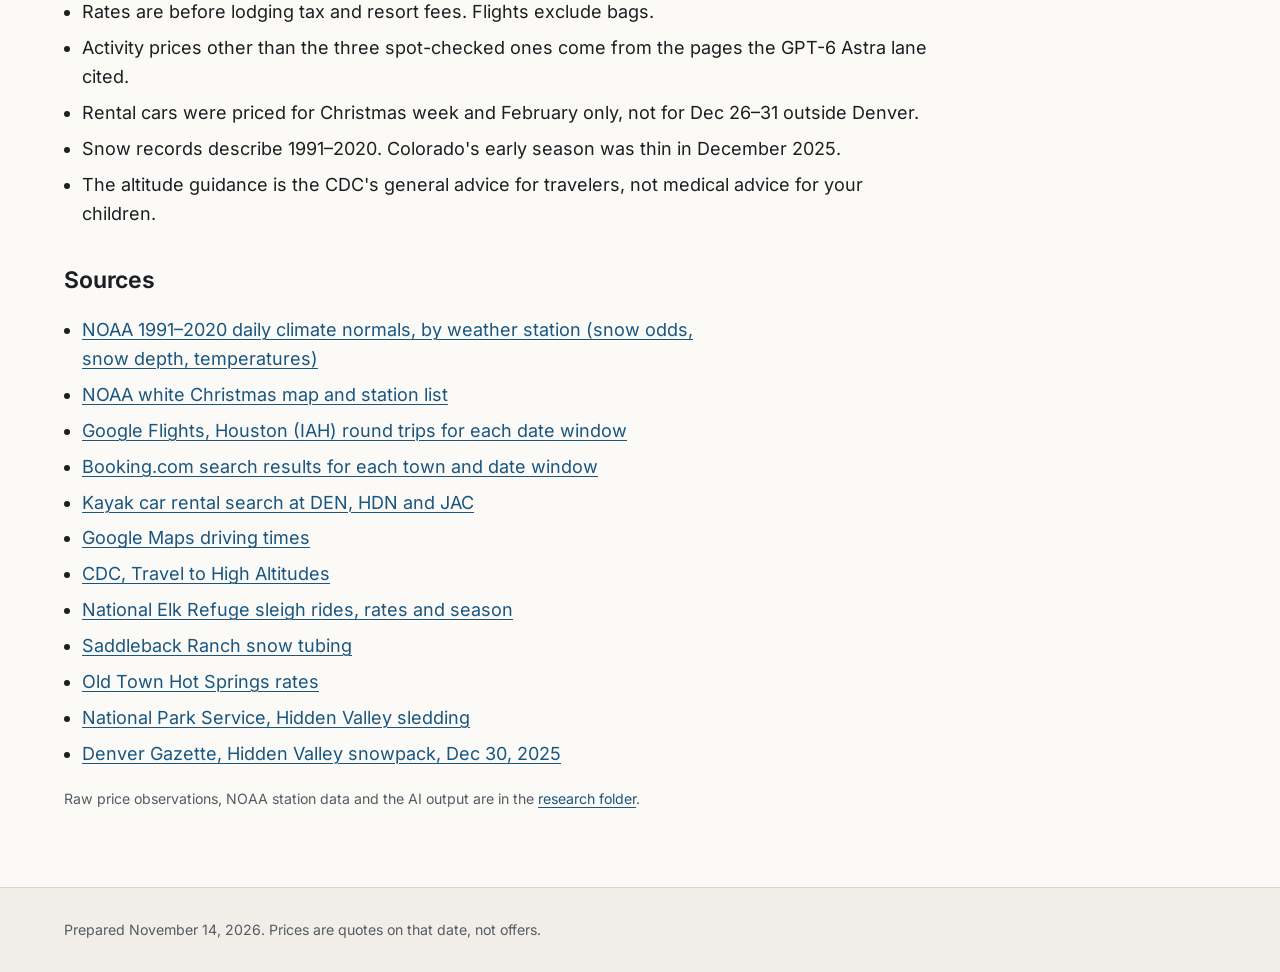
==== commit e0db8d76: "Drop school-day comparisons (kids are homeschooled) Co-Authored-By: Claude Fable 5.2 <noreply@anthro" ====
--- a/index.html
+++ b/index.html
@@ -24,7 +24,7 @@
           <li class="tile"><span class="tile__num">+$396</span><span class="tile__label">What Dec 21–26 costs over Feb 22–27 in Steamboat, for flights, hotel and car (13% more)</span></li>
           <li class="tile"><span class="tile__num">99%</span><span class="tile__label">Of Christmases with snow on the ground in Steamboat, 1991–2020 (NOAA)</span></li>
           <li class="tile"><span class="tile__num">$389 → $1,080</span><span class="tile__label">The same nonstop flight to Steamboat if you leave Dec 26 instead of Dec 21</span></li>
-          <li class="tile"><span class="tile__num">0 vs 5</span><span class="tile__label">School days missed: Christmas break against a February week (Conroe ISD calendar)</span></li>
+          <li class="tile"><span class="tile__num">16 in → 26 in</span><span class="tile__label">Typical snow on the ground in Steamboat: Christmas Day against February 10 (NOAA)</span></li>
         </ul>
         <p class="caption muted">Every price is a live quote read on November 14, 2026. Prices will move; the gaps between weeks are the point.</p>
       </div>
@@ -34,8 +34,8 @@
       <div class="container stack">
         <h2>The recommendation</h2>
         <div class="callout stack stack--tight">
-          <p><strong>Steamboat Springs, Dec 21–26, home on the 26th.</strong> About $3,490 for flights, hotel and car, against $3,094 in late February. The $396 difference buys a white Christmas with a 99% snow record and no missed school.</p>
-          <p><strong>If the $396 is better spent elsewhere:</strong> the same trip on Feb 22–27 has 10 more inches of snow on the ground and warmer afternoons, and costs 5 school days.</p>
+          <p><strong>Steamboat Springs, Dec 21–26, home on the 26th.</strong> About $3,490 for flights, hotel and car, against $3,094 in late February. The $396 difference buys a white Christmas with a 99% snow record.</p>
+          <p><strong>If the $396 is better spent elsewhere:</strong> the same trip on Feb 22–27 has 10 more inches of snow on the ground and warmer afternoons.</p>
           <p><strong>Not recommended in any plan:</strong> any stay that runs past Dec 26, and Presidents Day week (Feb 12–17), which prices like Christmas.</p>
         </div>
       </div>
@@ -236,8 +236,8 @@
           </table>
         </div>
         <p class="caption muted">Hotel rates are averages of the same hotels in both weeks. Flights are United nonstop from Houston. "Places still bookable" is Booking.com's count for a family of four. Each comparison uses the hotels listed in both of its weeks, so the Dec 21–26 rate here differs a little from the cost table above.</p>
-        <h3>And the February week without missing school</h3>
-        <p>Conroe ISD is off Friday Feb 12 and Monday Feb 15. That long weekend is Presidents Day, and it prices like Christmas: the same 11 Steamboat hotels averaged $396 a night for Feb 12–17 against $339 for Dec 21–26, and the nonstop flight is $546 against $389.</p>
+        <h3>The February week to skip</h3>
+        <p>Presidents Day week, Feb 12–17, prices like Christmas: the same 11 Steamboat hotels averaged $396 a night for Feb 12–17 against $339 for Dec 21–26, and the nonstop flight is $546 against $389.</p>
       </div>
     </section>
 
@@ -312,7 +312,6 @@
           <table class="plain">
             <thead><tr><th scope="col"></th><th scope="col" class="x">Christmas week · Dec 21–26</th><th scope="col" class="f">February week</th></tr></thead>
             <tbody>
-              <tr><th scope="row">School days missed</th><td>0. Break runs Dec 21 to Jan 5.</td><td>5 for a Monday–Saturday week. The Feb 12–15 long weekend misses 2 on a five-night trip.</td></tr>
               <tr><th scope="row">Waking up to snow on Christmas morning</th><td>Yes. This is the only week that delivers it.</td><td>No.</td></tr>
               <tr><th scope="row">Closed on Dec 25</th><td>Steamboat's hot springs pools and Jackson's elk sleigh rides. Do them on another day.</td><td>Nothing.</td></tr>
               <tr><th scope="row">Choice of places to stay</th><td>Booking is 5 weeks out. Fewer places left than February in 5 of 6 towns.</td><td>11 to 14 weeks out. More choice everywhere except Steamboat.</td></tr>
@@ -503,11 +502,10 @@
           <li>Activity prices other than the three spot-checked ones come from the pages the GPT-6 Astra lane cited.</li>
           <li>Rental cars were priced for Christmas week and February only, not for Dec 26–31 outside Denver.</li>
           <li>Snow records describe 1991–2020. Colorado's early season was thin in December 2025.</li>
-          <li>The school calendar is Conroe ISD's. Other districts differ.</li>
           <li>The altitude guidance is the CDC's general advice for travelers, not medical advice for your children.</li>
         </ul>
         <h3>Sources</h3>
-        <ul class="notes sources"><li><a href="https://www.ncei.noaa.gov/data/normals-daily/1991-2020/access/" rel="noopener">NOAA 1991–2020 daily climate normals, by weather station (snow odds, snow depth, temperatures)</a></li><li><a href="https://www.climate.gov/news-features/understanding-climate/interactive-map-are-you-dreaming-white-christmas" rel="noopener">NOAA white Christmas map and station list</a></li><li><a href="https://www.google.com/travel/flights" rel="noopener">Google Flights, Houston (IAH) round trips for each date window</a></li><li><a href="https://www.booking.com/" rel="noopener">Booking.com search results for each town and date window</a></li><li><a href="https://www.kayak.com/cars" rel="noopener">Kayak car rental search at DEN, HDN and JAC</a></li><li><a href="https://www.google.com/maps" rel="noopener">Google Maps driving times</a></li><li><a href="https://files-backend.assets.thrillshare.com/documents/asset/uploaded_file/5052/Cisd/e83881e1-1d85-43d1-b350-7fb41cffd1c1/26-27-CISD-Calendar.pdf" rel="noopener">Conroe ISD 2026–2027 school calendar, approved 1/20/26</a></li><li><a href="https://wwwnc.cdc.gov/travel/page/travel-to-high-altitudes" rel="noopener">CDC, Travel to High Altitudes</a></li><li><a href="https://www.nersleighrides.com/rates-and-location-2020/" rel="noopener">National Elk Refuge sleigh rides, rates and season</a></li><li><a href="https://saddlebackranch.net/winter-activities/snow-tubing/" rel="noopener">Saddleback Ranch snow tubing</a></li><li><a href="https://oldtownhotsprings.org/rates/" rel="noopener">Old Town Hot Springs rates</a></li><li><a href="https://www.nps.gov/places/romo_sleddinghiddenvalley.htm" rel="noopener">National Park Service, Hidden Valley sledding</a></li><li><a href="https://www.denvergazette.com/outtherecolorado/2025/12/30/images-of-rocky-mountain-national-parks-ski-area-turned-sledding-hill-show-how-bad-snowpack-is/" rel="noopener">Denver Gazette, Hidden Valley snowpack, Dec 30, 2025</a></li></ul>
+        <ul class="notes sources"><li><a href="https://www.ncei.noaa.gov/data/normals-daily/1991-2020/access/" rel="noopener">NOAA 1991–2020 daily climate normals, by weather station (snow odds, snow depth, temperatures)</a></li><li><a href="https://www.climate.gov/news-features/understanding-climate/interactive-map-are-you-dreaming-white-christmas" rel="noopener">NOAA white Christmas map and station list</a></li><li><a href="https://www.google.com/travel/flights" rel="noopener">Google Flights, Houston (IAH) round trips for each date window</a></li><li><a href="https://www.booking.com/" rel="noopener">Booking.com search results for each town and date window</a></li><li><a href="https://www.kayak.com/cars" rel="noopener">Kayak car rental search at DEN, HDN and JAC</a></li><li><a href="https://www.google.com/maps" rel="noopener">Google Maps driving times</a></li><li><a href="https://wwwnc.cdc.gov/travel/page/travel-to-high-altitudes" rel="noopener">CDC, Travel to High Altitudes</a></li><li><a href="https://www.nersleighrides.com/rates-and-location-2020/" rel="noopener">National Elk Refuge sleigh rides, rates and season</a></li><li><a href="https://saddlebackranch.net/winter-activities/snow-tubing/" rel="noopener">Saddleback Ranch snow tubing</a></li><li><a href="https://oldtownhotsprings.org/rates/" rel="noopener">Old Town Hot Springs rates</a></li><li><a href="https://www.nps.gov/places/romo_sleddinghiddenvalley.htm" rel="noopener">National Park Service, Hidden Valley sledding</a></li><li><a href="https://www.denvergazette.com/outtherecolorado/2025/12/30/images-of-rocky-mountain-national-parks-ski-area-turned-sledding-hill-show-how-bad-snowpack-is/" rel="noopener">Denver Gazette, Hidden Valley snowpack, Dec 30, 2025</a></li></ul>
         <p class="caption muted">Raw price observations, NOAA station data and the AI output are in the <a href="https://github.com/brandoncordoba/snow-trip/tree/main/research">research folder</a>.</p>
       </div>
     </section>
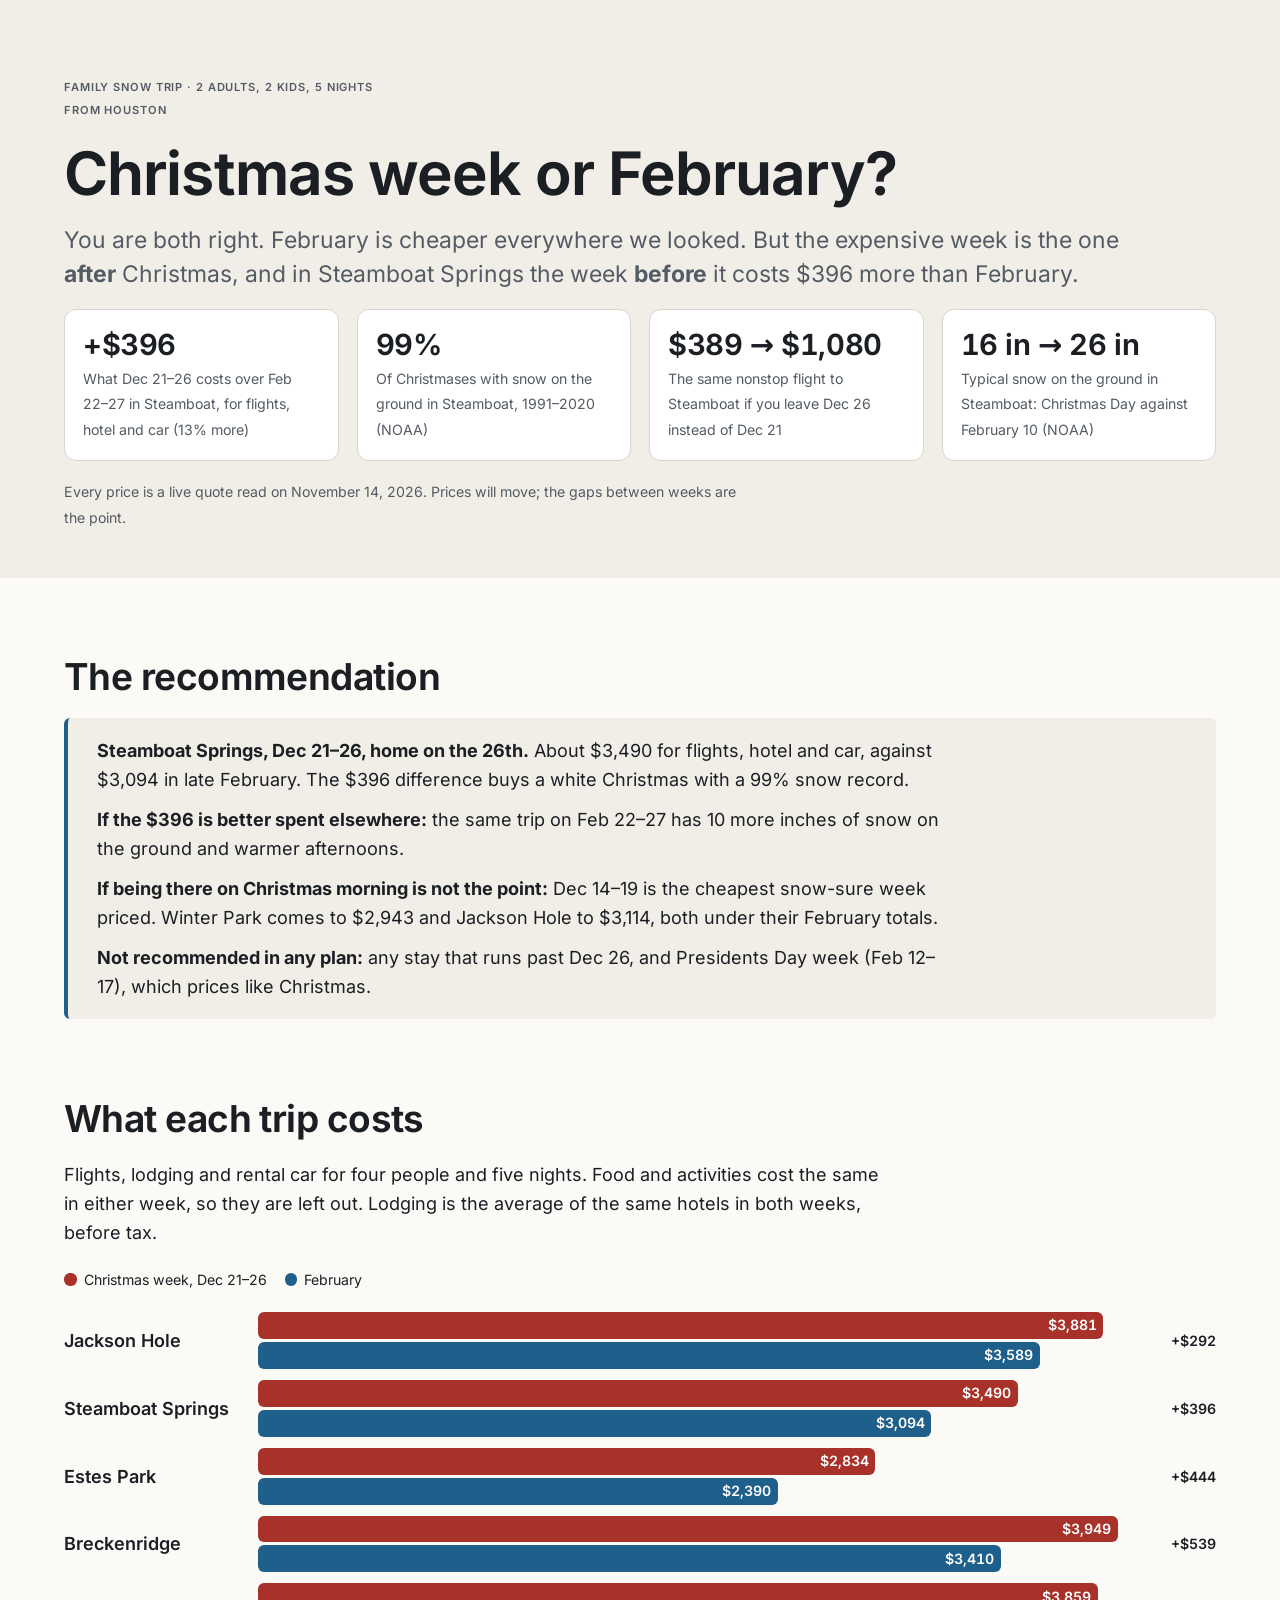
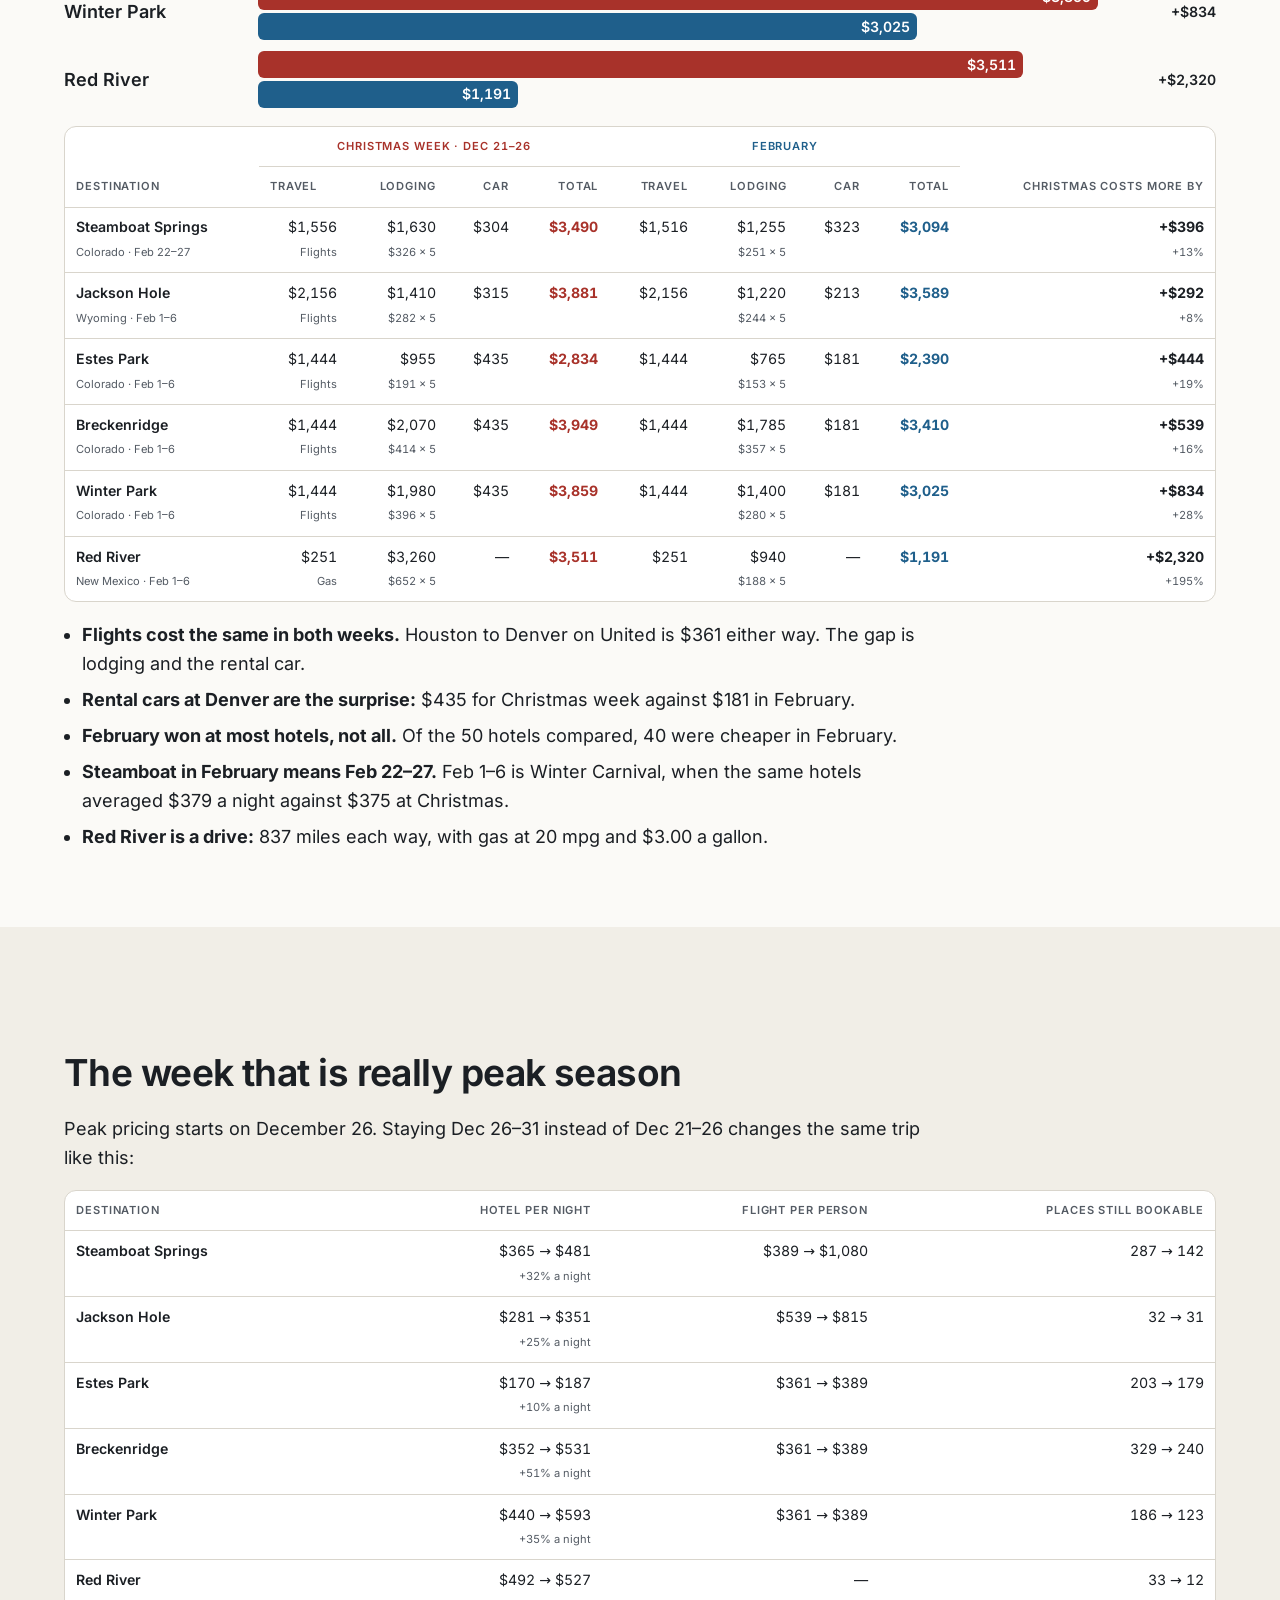
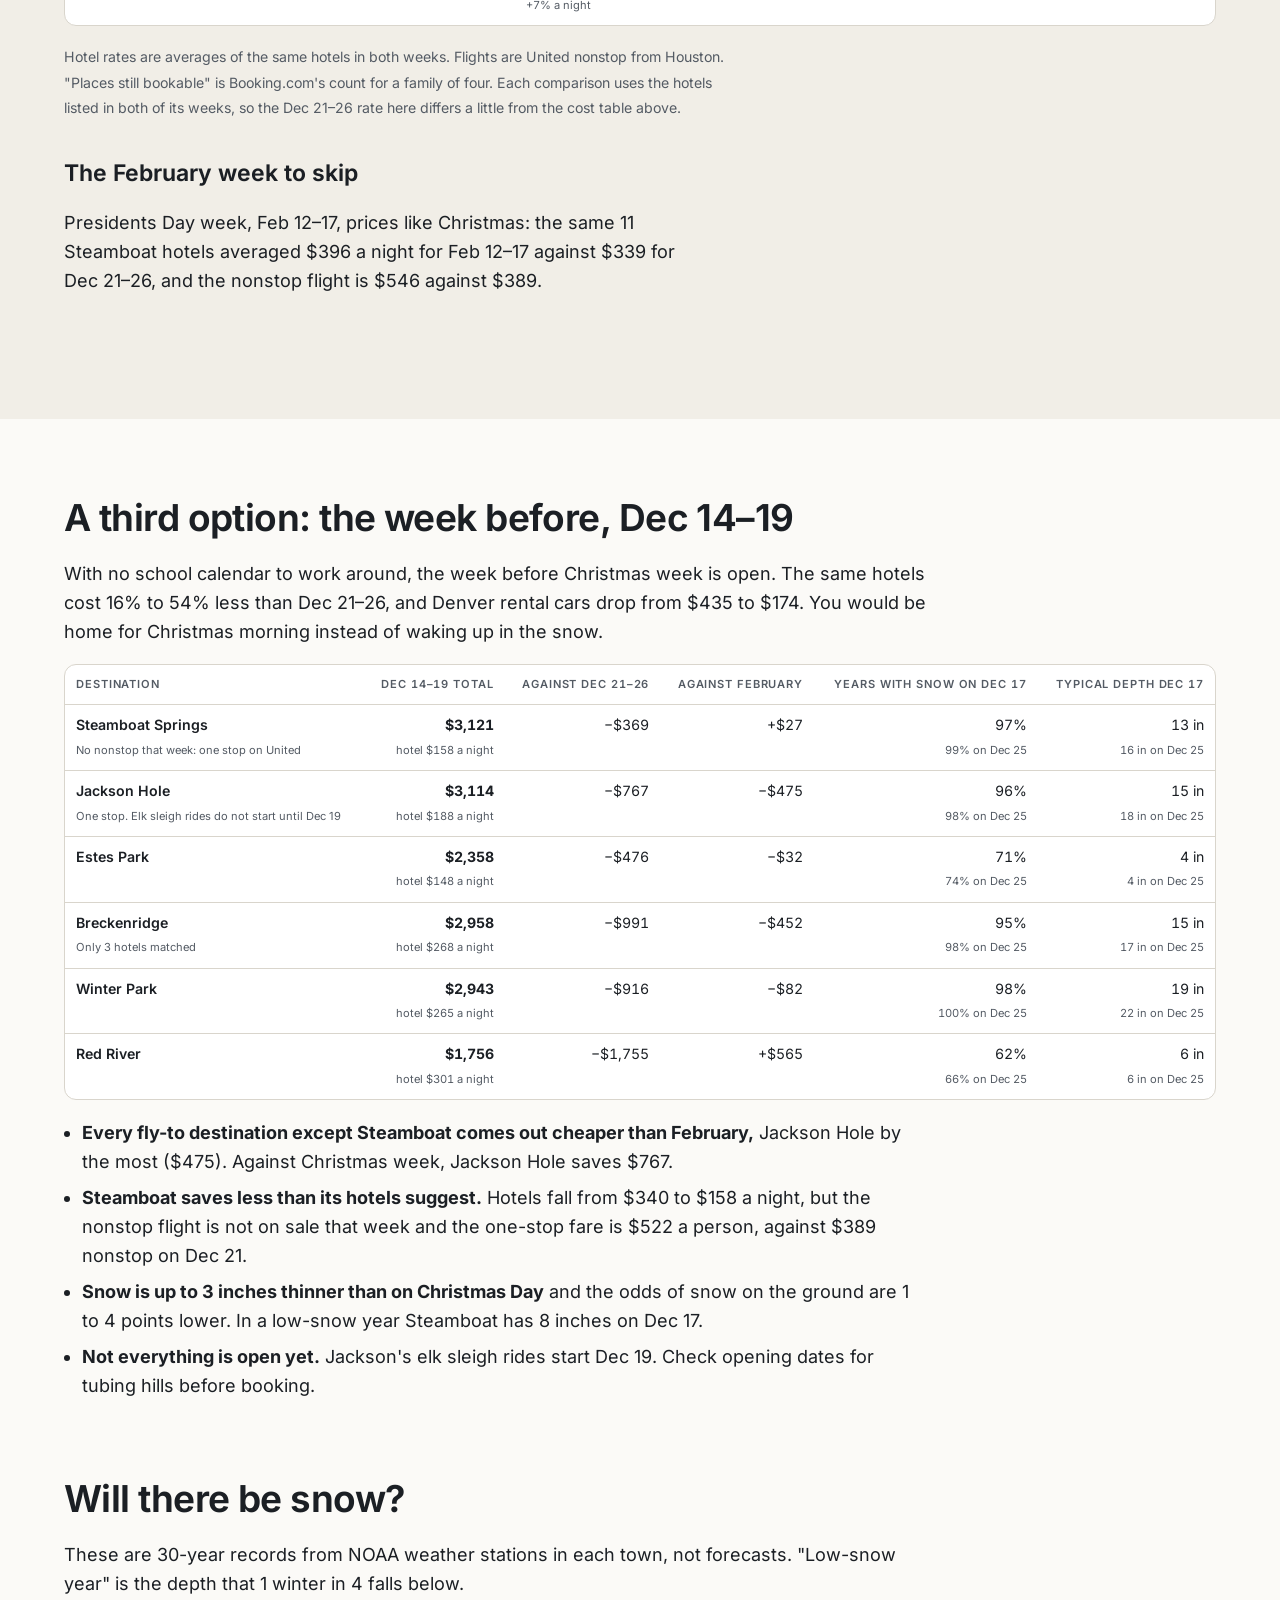
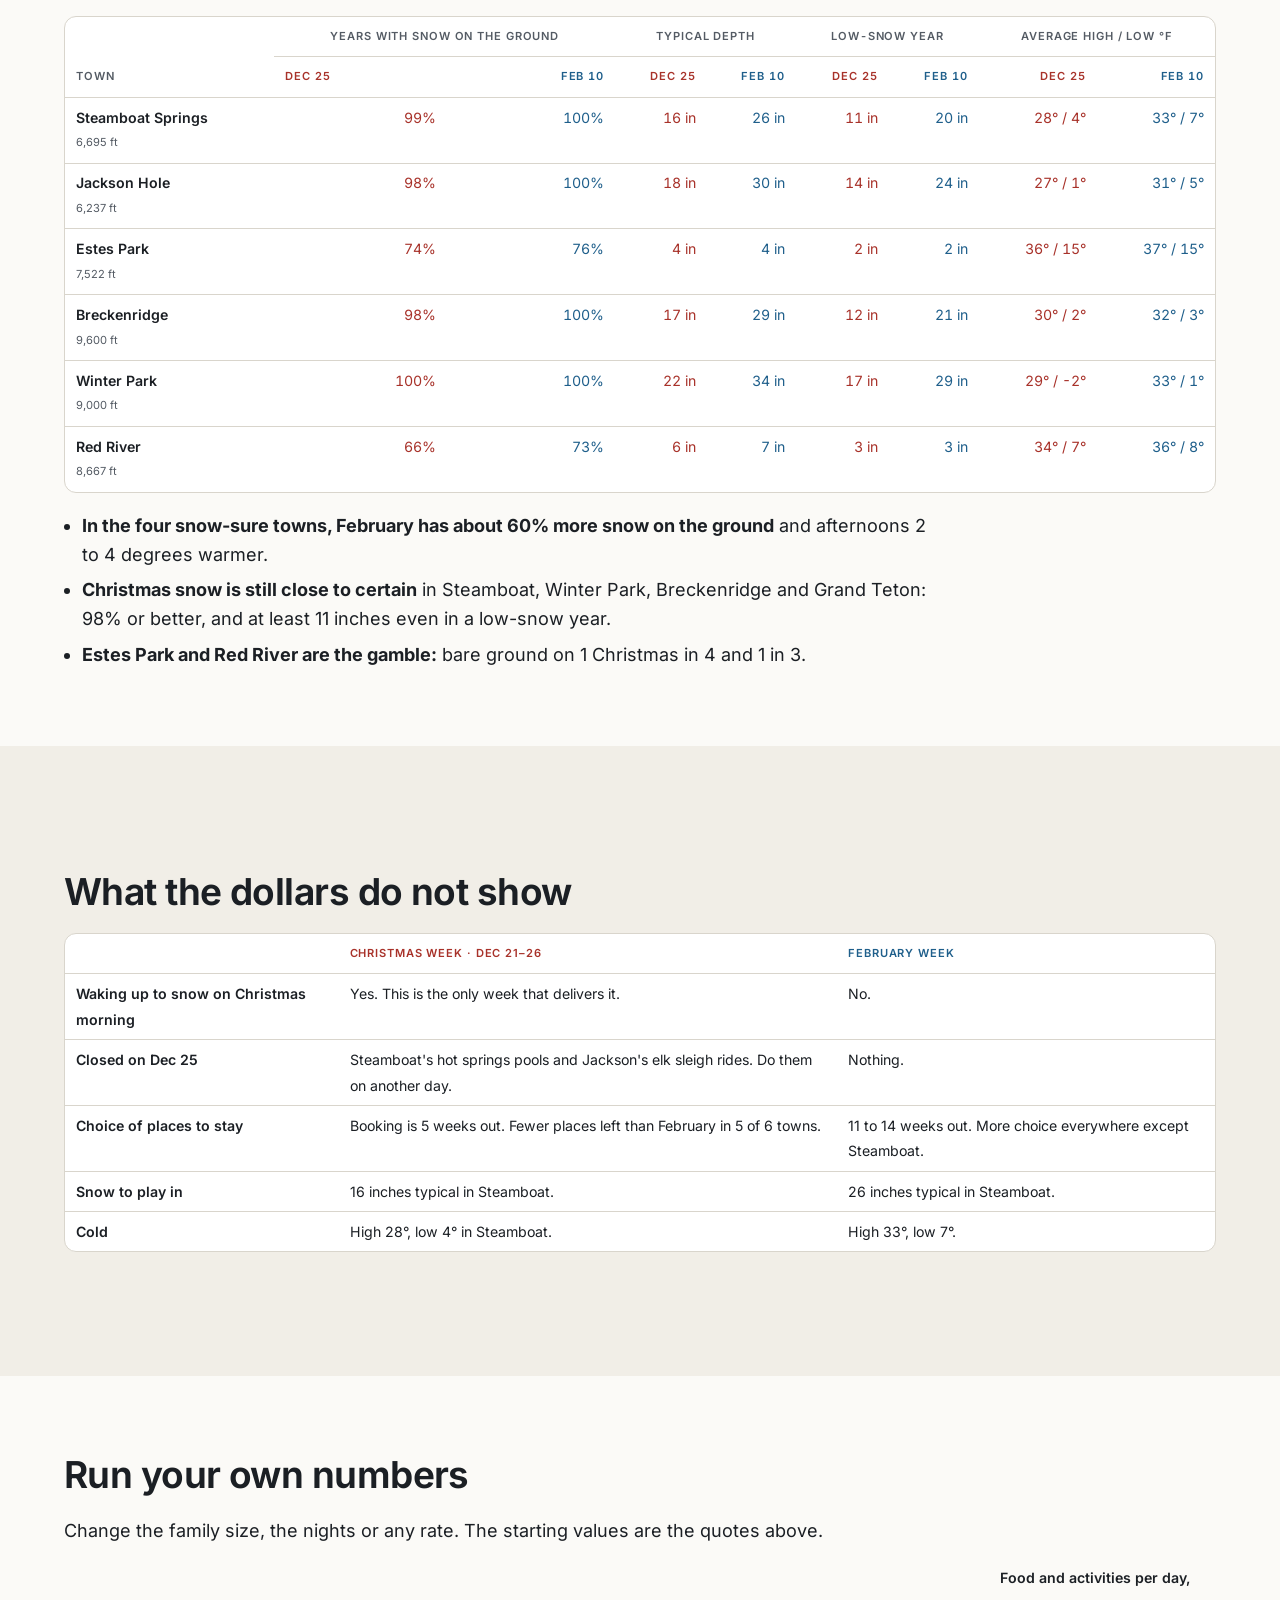
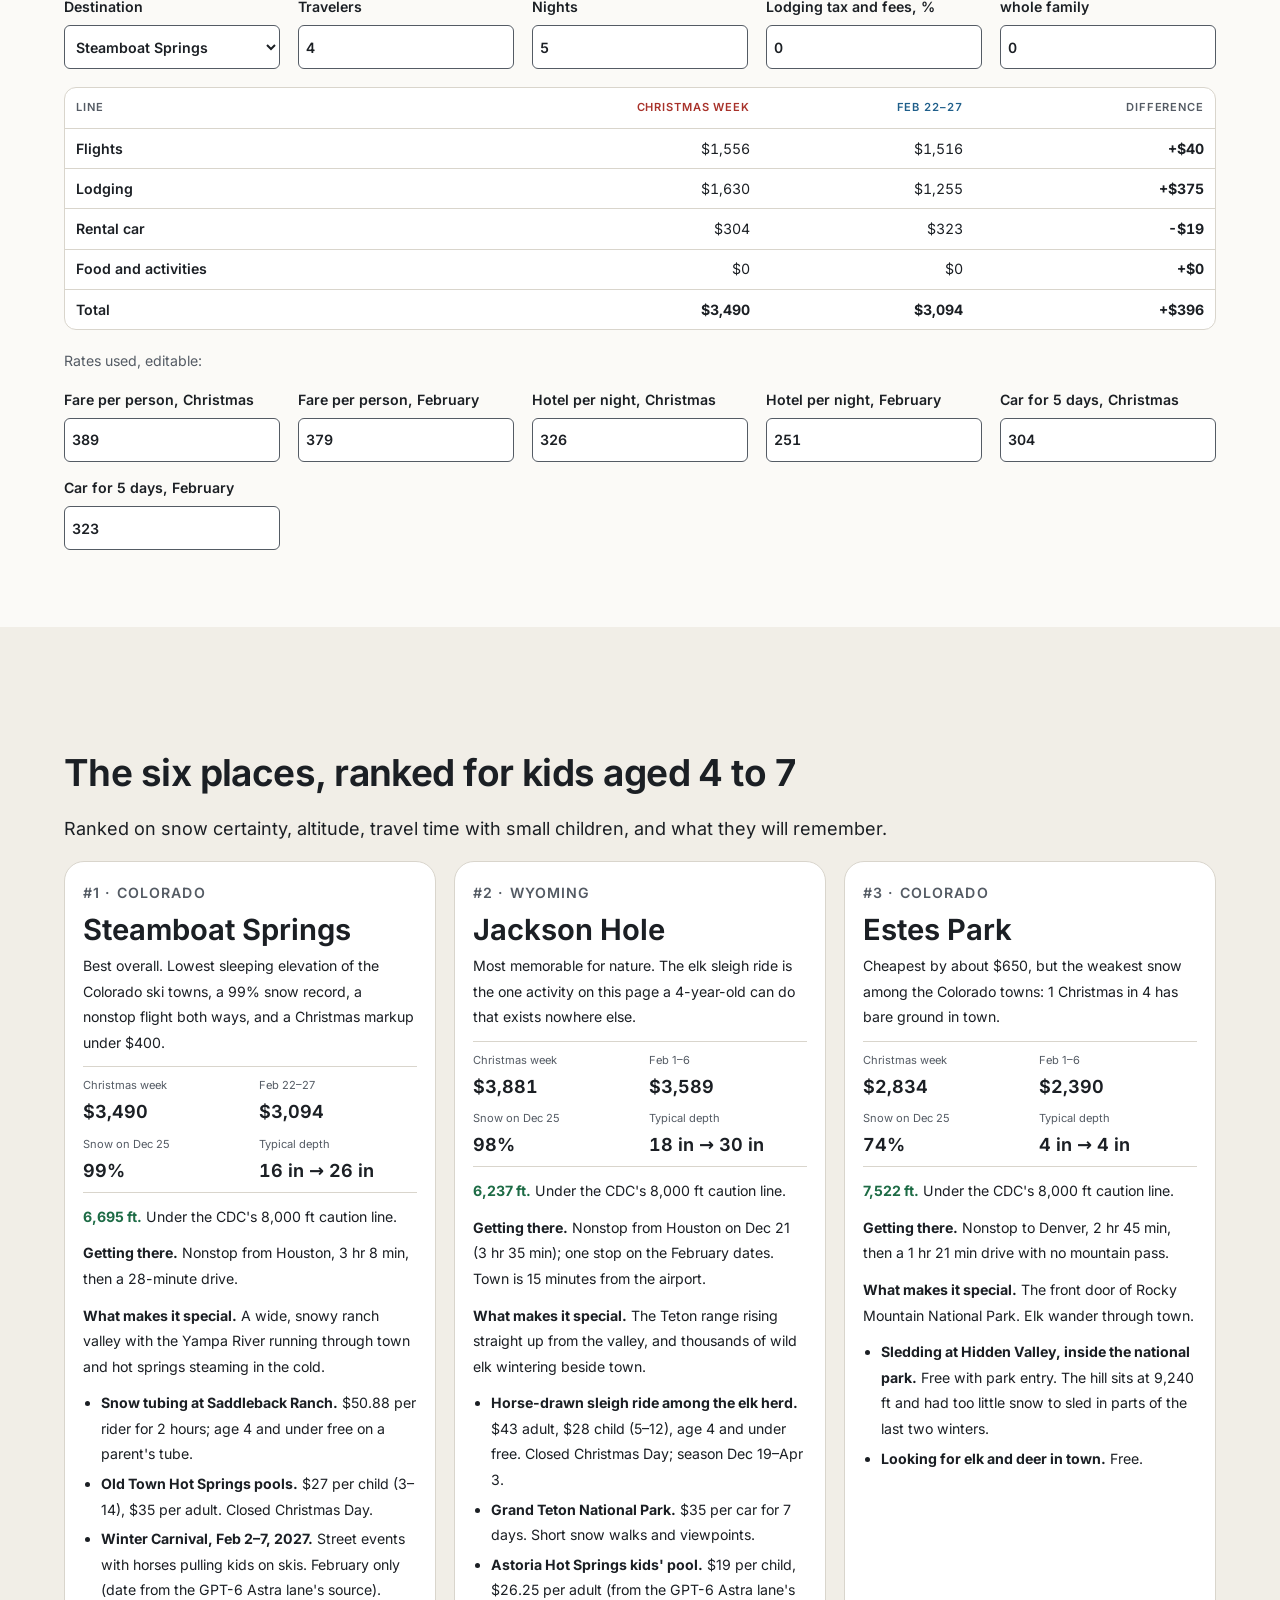
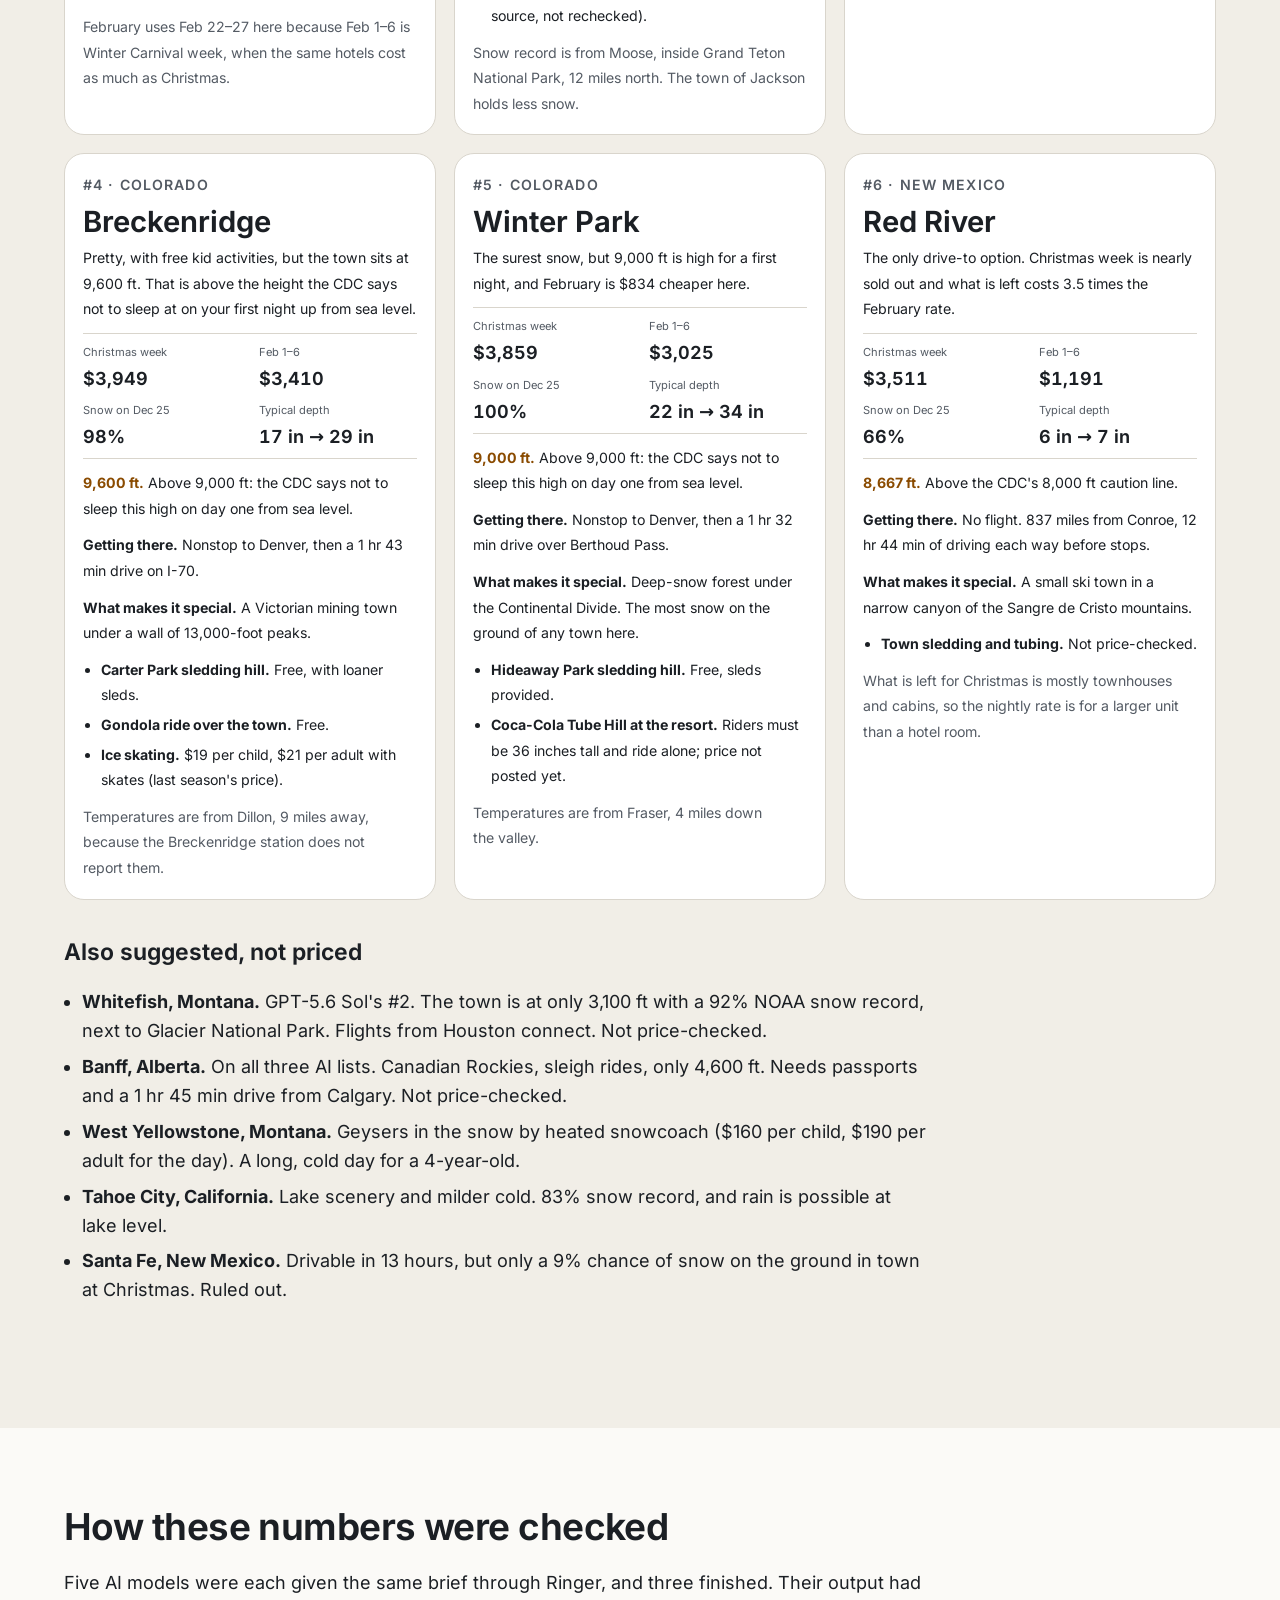
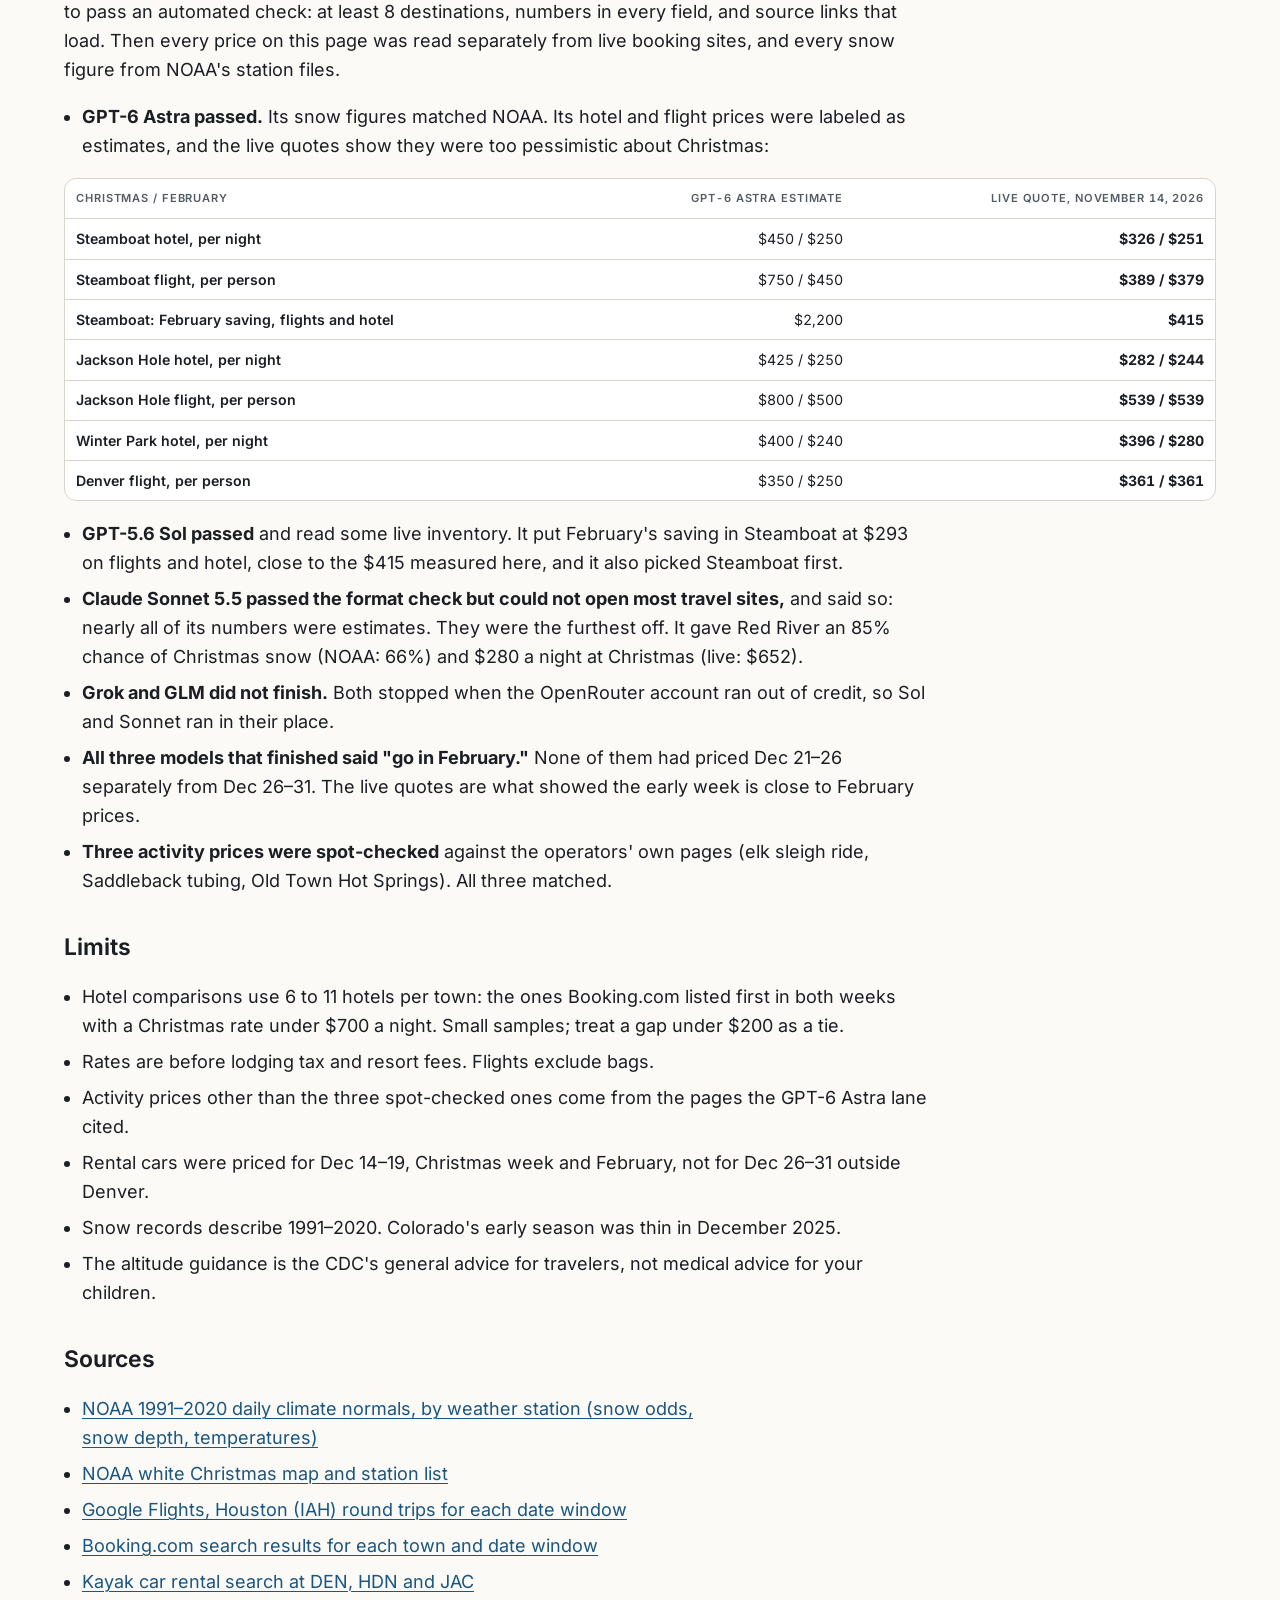
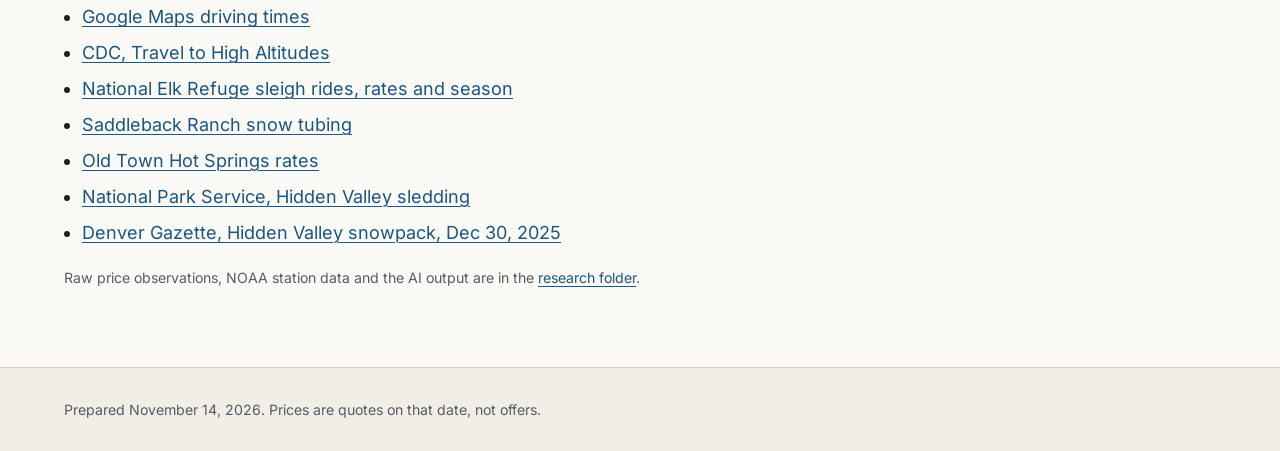
==== commit 1670f516: "Add the Dec 14-19 week as a third option Co-Authored-By: Claude Fable 5.2 <noreply@anthropic.com>" ====
--- a/index.html
+++ b/index.html
@@ -36,6 +36,7 @@
         <div class="callout stack stack--tight">
           <p><strong>Steamboat Springs, Dec 21–26, home on the 26th.</strong> About $3,490 for flights, hotel and car, against $3,094 in late February. The $396 difference buys a white Christmas with a 99% snow record.</p>
           <p><strong>If the $396 is better spent elsewhere:</strong> the same trip on Feb 22–27 has 10 more inches of snow on the ground and warmer afternoons.</p>
+          <p><strong>If being there on Christmas morning is not the point:</strong> Dec 14–19 is the cheapest snow-sure week priced. Winter Park comes to $2,943 and Jackson Hole to $3,114, both under their February totals.</p>
           <p><strong>Not recommended in any plan:</strong> any stay that runs past Dec 26, and Presidents Day week (Feb 12–17), which prices like Christmas.</p>
         </div>
       </div>
@@ -238,6 +239,74 @@
         <p class="caption muted">Hotel rates are averages of the same hotels in both weeks. Flights are United nonstop from Houston. "Places still bookable" is Booking.com's count for a family of four. Each comparison uses the hotels listed in both of its weeks, so the Dec 21–26 rate here differs a little from the cost table above.</p>
         <h3>The February week to skip</h3>
         <p>Presidents Day week, Feb 12–17, prices like Christmas: the same 11 Steamboat hotels averaged $396 a night for Feb 12–17 against $339 for Dec 21–26, and the nonstop flight is $546 against $389.</p>
+      </div>
+    </section>
+
+    <section class="section">
+      <div class="container stack">
+        <h2>A third option: the week before, Dec 14–19</h2>
+        <p>With no school calendar to work around, the week before Christmas week is open. The same hotels cost 16% to 54% less than Dec 21–26, and Denver rental cars drop from $435 to $174. You would be home for Christmas morning instead of waking up in the snow.</p>
+        <div class="tablewrap" tabindex="0" role="region" aria-label="Dec 14 to 19 against Christmas week and February">
+          <table class="num">
+            <thead><tr><th scope="col">Destination</th><th scope="col">Dec 14–19 total</th><th scope="col">Against Dec 21–26</th><th scope="col">Against February</th><th scope="col">Years with snow on Dec 17</th><th scope="col">Typical depth Dec 17</th></tr></thead>
+            <tbody>
+        <tr>
+          <th scope="row">Steamboat Springs<span class="sub">No nonstop that week: one stop on United</span></th>
+          <td class="tot">$3,121<span class="sub">hotel $158 a night</span></td>
+          <td>−$369</td>
+          <td>+$27</td>
+          <td>97%<span class="sub">99% on Dec 25</span></td>
+          <td>13 in<span class="sub">16 in on Dec 25</span></td>
+        </tr>
+        <tr>
+          <th scope="row">Jackson Hole<span class="sub">One stop. Elk sleigh rides do not start until Dec 19</span></th>
+          <td class="tot">$3,114<span class="sub">hotel $188 a night</span></td>
+          <td>−$767</td>
+          <td>−$475</td>
+          <td>96%<span class="sub">98% on Dec 25</span></td>
+          <td>15 in<span class="sub">18 in on Dec 25</span></td>
+        </tr>
+        <tr>
+          <th scope="row">Estes Park</th>
+          <td class="tot">$2,358<span class="sub">hotel $148 a night</span></td>
+          <td>−$476</td>
+          <td>−$32</td>
+          <td>71%<span class="sub">74% on Dec 25</span></td>
+          <td>4 in<span class="sub">4 in on Dec 25</span></td>
+        </tr>
+        <tr>
+          <th scope="row">Breckenridge<span class="sub">Only 3 hotels matched</span></th>
+          <td class="tot">$2,958<span class="sub">hotel $268 a night</span></td>
+          <td>−$991</td>
+          <td>−$452</td>
+          <td>95%<span class="sub">98% on Dec 25</span></td>
+          <td>15 in<span class="sub">17 in on Dec 25</span></td>
+        </tr>
+        <tr>
+          <th scope="row">Winter Park</th>
+          <td class="tot">$2,943<span class="sub">hotel $265 a night</span></td>
+          <td>−$916</td>
+          <td>−$82</td>
+          <td>98%<span class="sub">100% on Dec 25</span></td>
+          <td>19 in<span class="sub">22 in on Dec 25</span></td>
+        </tr>
+        <tr>
+          <th scope="row">Red River</th>
+          <td class="tot">$1,756<span class="sub">hotel $301 a night</span></td>
+          <td>−$1,755</td>
+          <td>+$565</td>
+          <td>62%<span class="sub">66% on Dec 25</span></td>
+          <td>6 in<span class="sub">6 in on Dec 25</span></td>
+        </tr>
+            </tbody>
+          </table>
+        </div>
+        <ul class="notes">
+          <li><strong>Every fly-to destination except Steamboat comes out cheaper than February,</strong> Jackson Hole by the most ($475). Against Christmas week, Jackson Hole saves $767.</li>
+          <li><strong>Steamboat saves less than its hotels suggest.</strong> Hotels fall from $340 to $158 a night, but the nonstop flight is not on sale that week and the one-stop fare is $522 a person, against $389 nonstop on Dec 21.</li>
+          <li><strong>Snow is up to 3 inches thinner than on Christmas Day</strong> and the odds of snow on the ground are 1 to 4 points lower. In a low-snow year Steamboat has 8 inches on Dec 17.</li>
+          <li><strong>Not everything is open yet.</strong> Jackson's elk sleigh rides start Dec 19. Check opening dates for tubing hills before booking.</li>
+        </ul>
       </div>
     </section>
 
@@ -500,7 +569,7 @@
           <li>Hotel comparisons use 6 to 11 hotels per town: the ones Booking.com listed first in both weeks with a Christmas rate under $700 a night. Small samples; treat a gap under $200 as a tie.</li>
           <li>Rates are before lodging tax and resort fees. Flights exclude bags.</li>
           <li>Activity prices other than the three spot-checked ones come from the pages the GPT-6 Astra lane cited.</li>
-          <li>Rental cars were priced for Christmas week and February only, not for Dec 26–31 outside Denver.</li>
+          <li>Rental cars were priced for Dec 14–19, Christmas week and February, not for Dec 26–31 outside Denver.</li>
           <li>Snow records describe 1991–2020. Colorado's early season was thin in December 2025.</li>
           <li>The altitude guidance is the CDC's general advice for travelers, not medical advice for your children.</li>
         </ul>
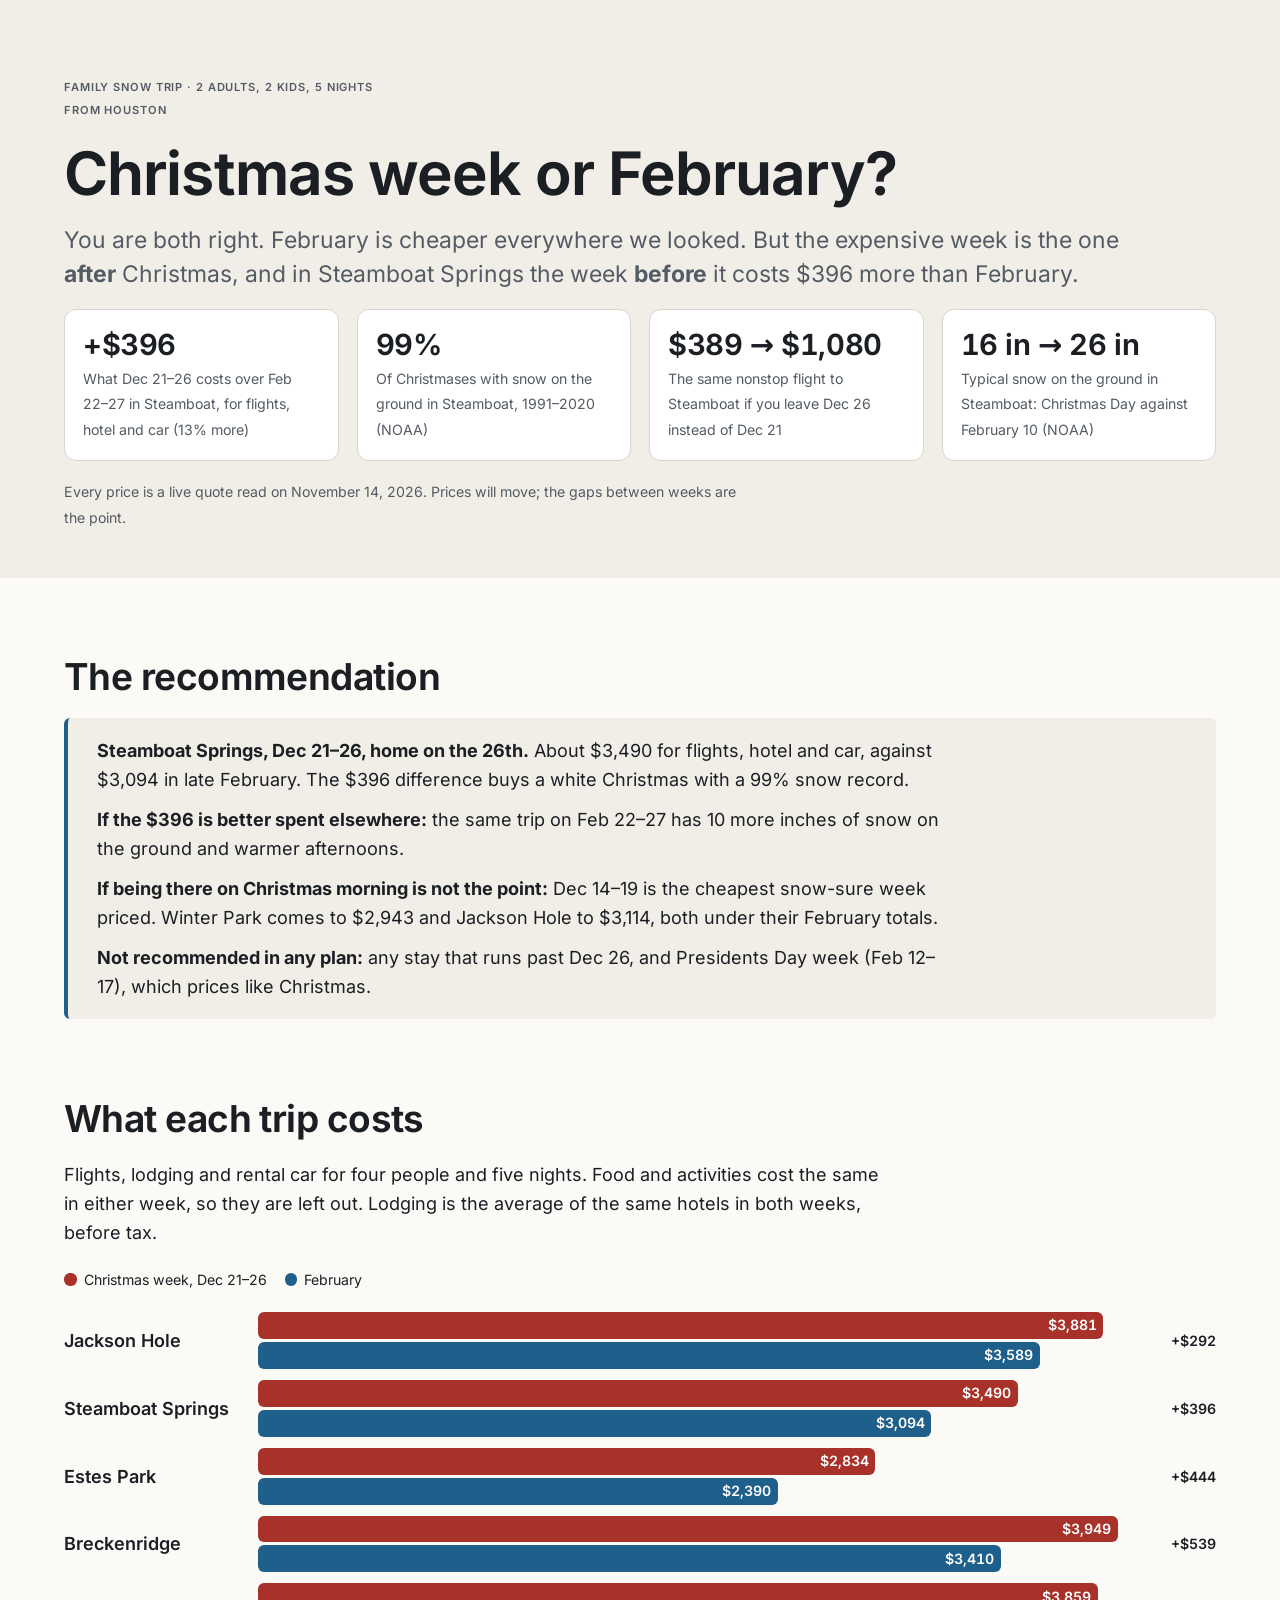
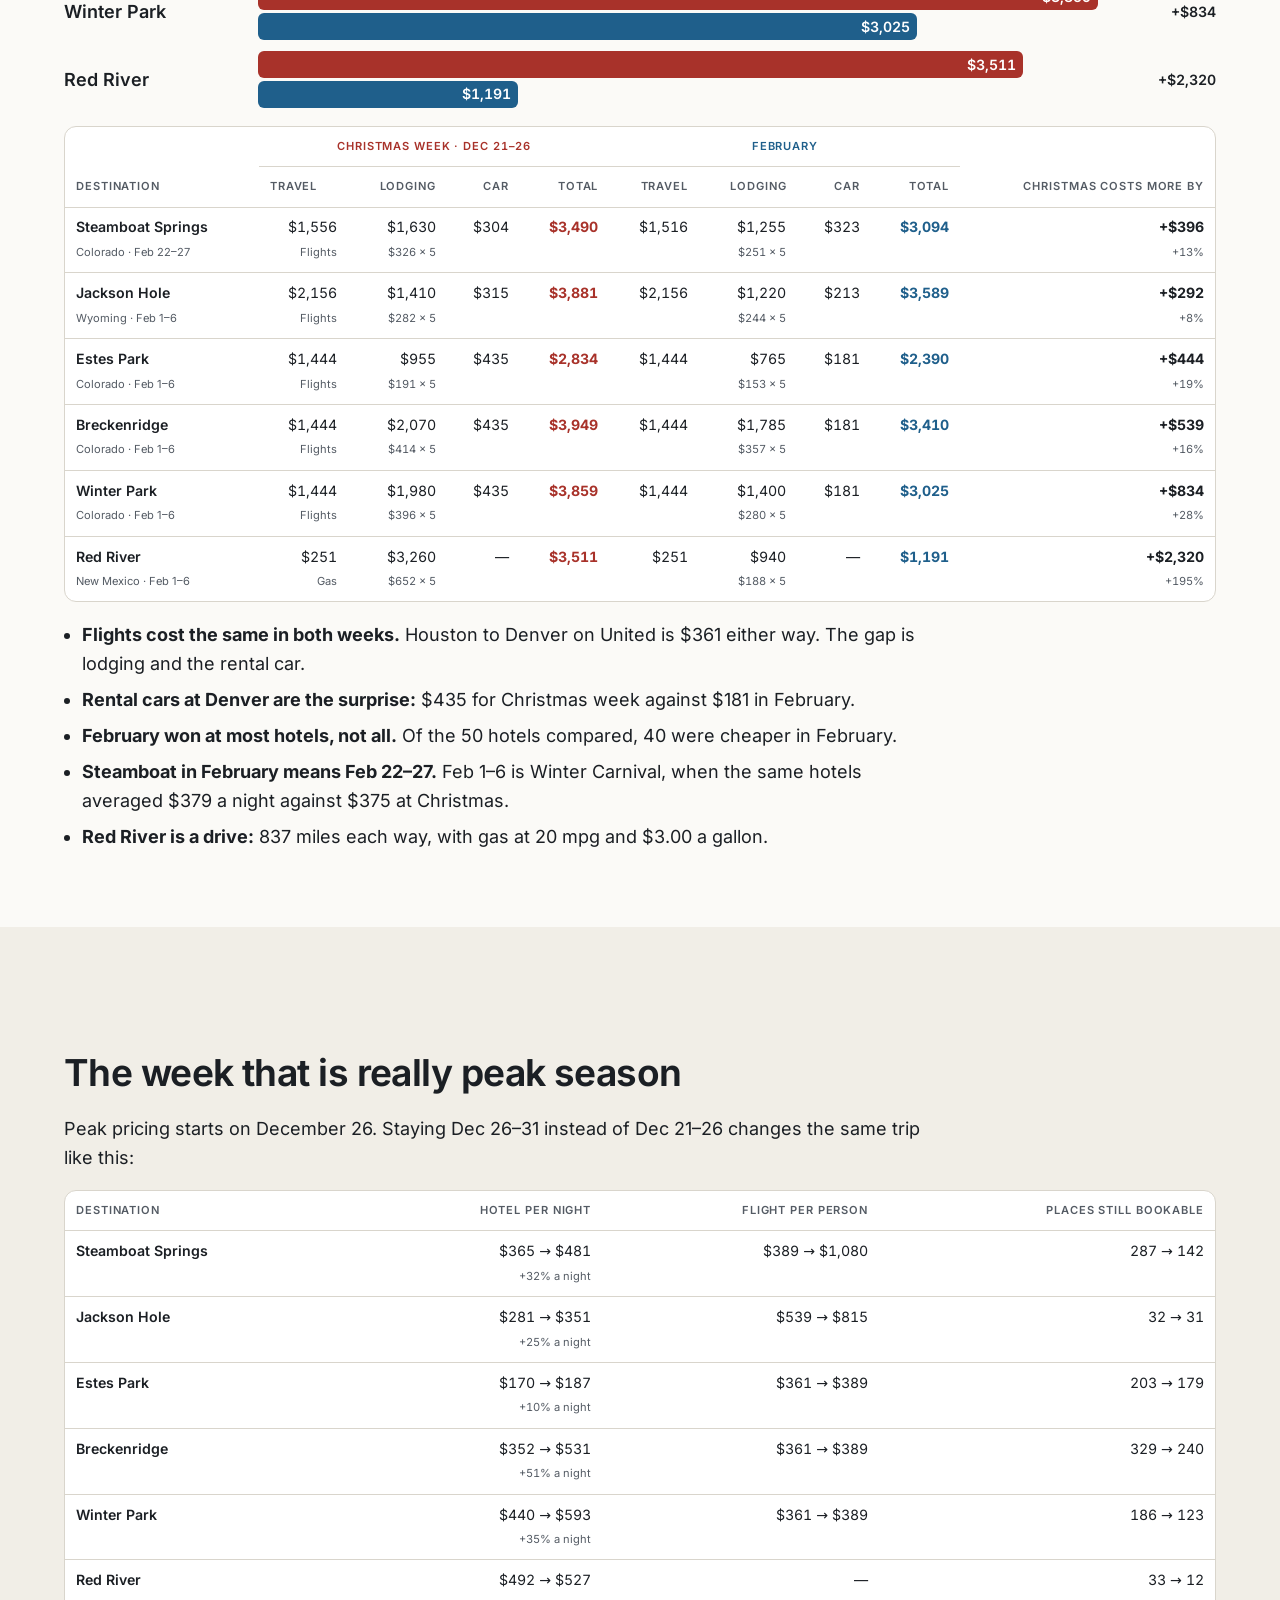
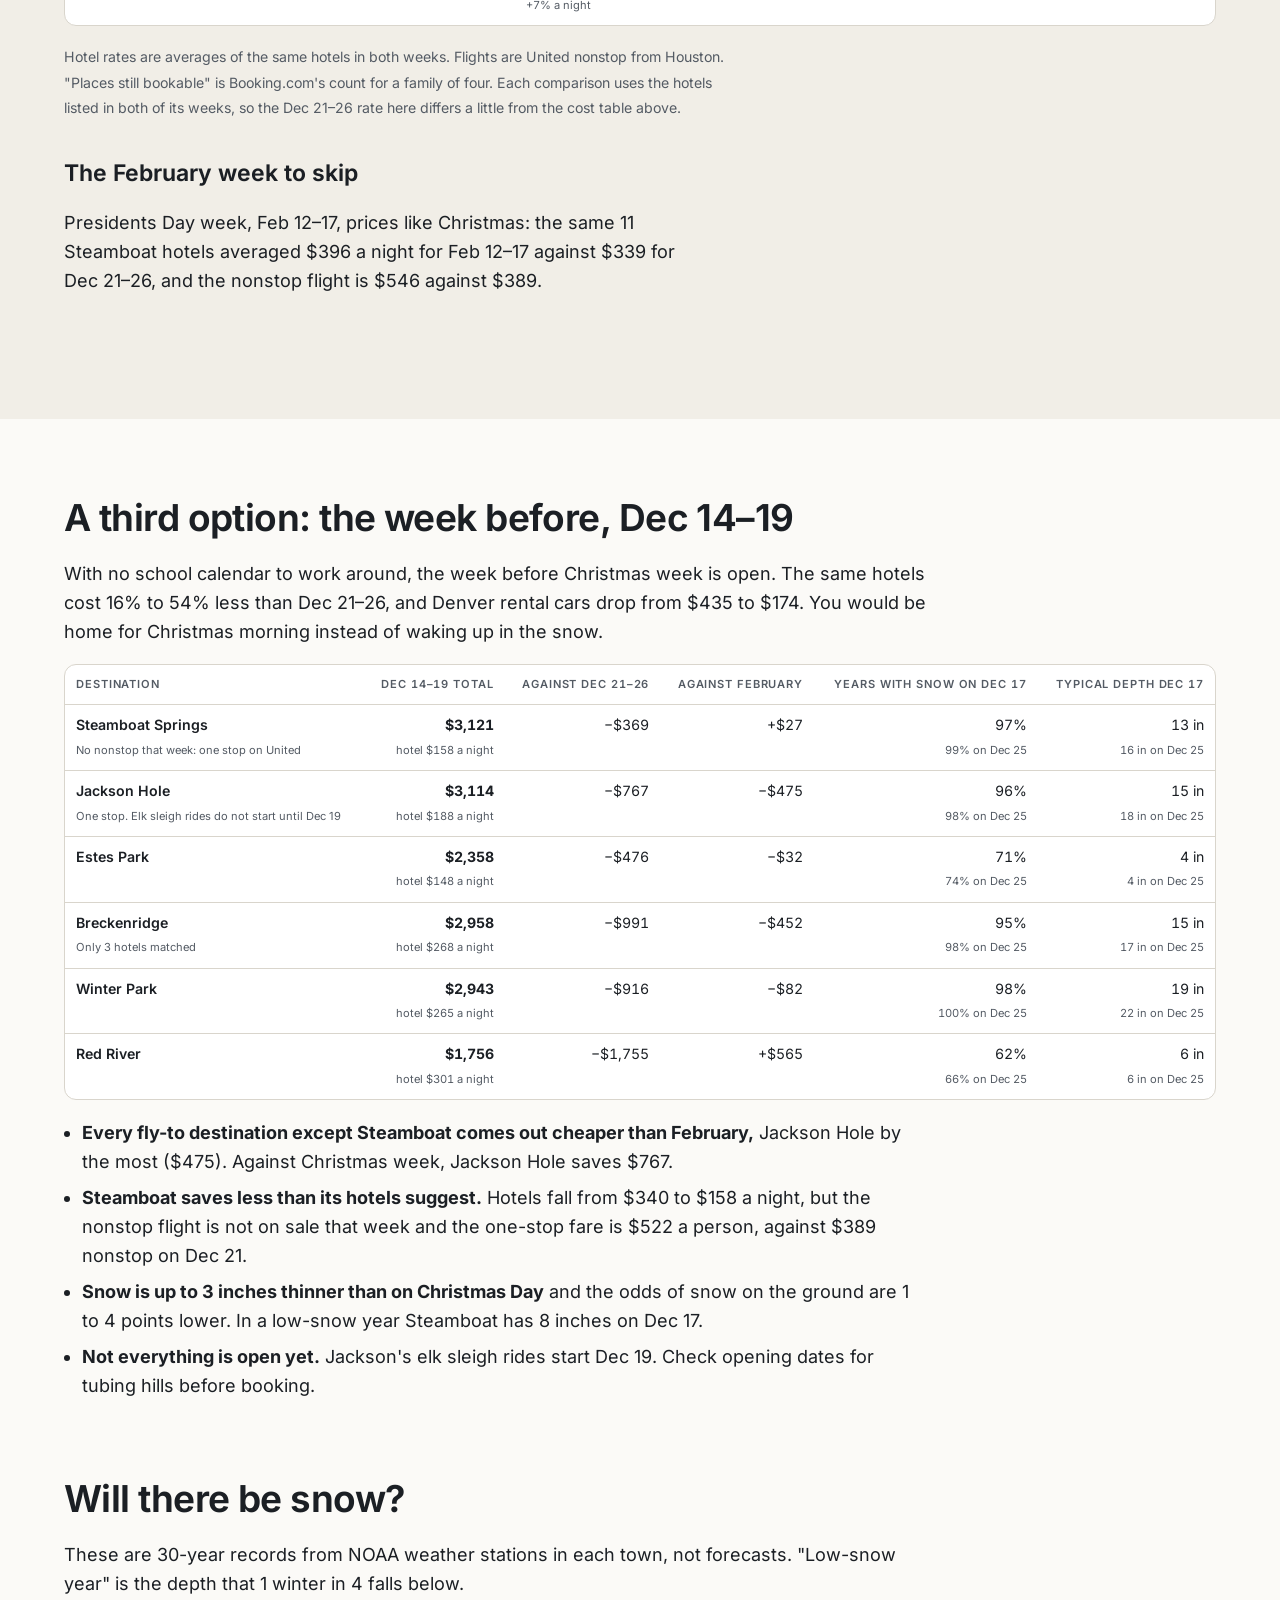
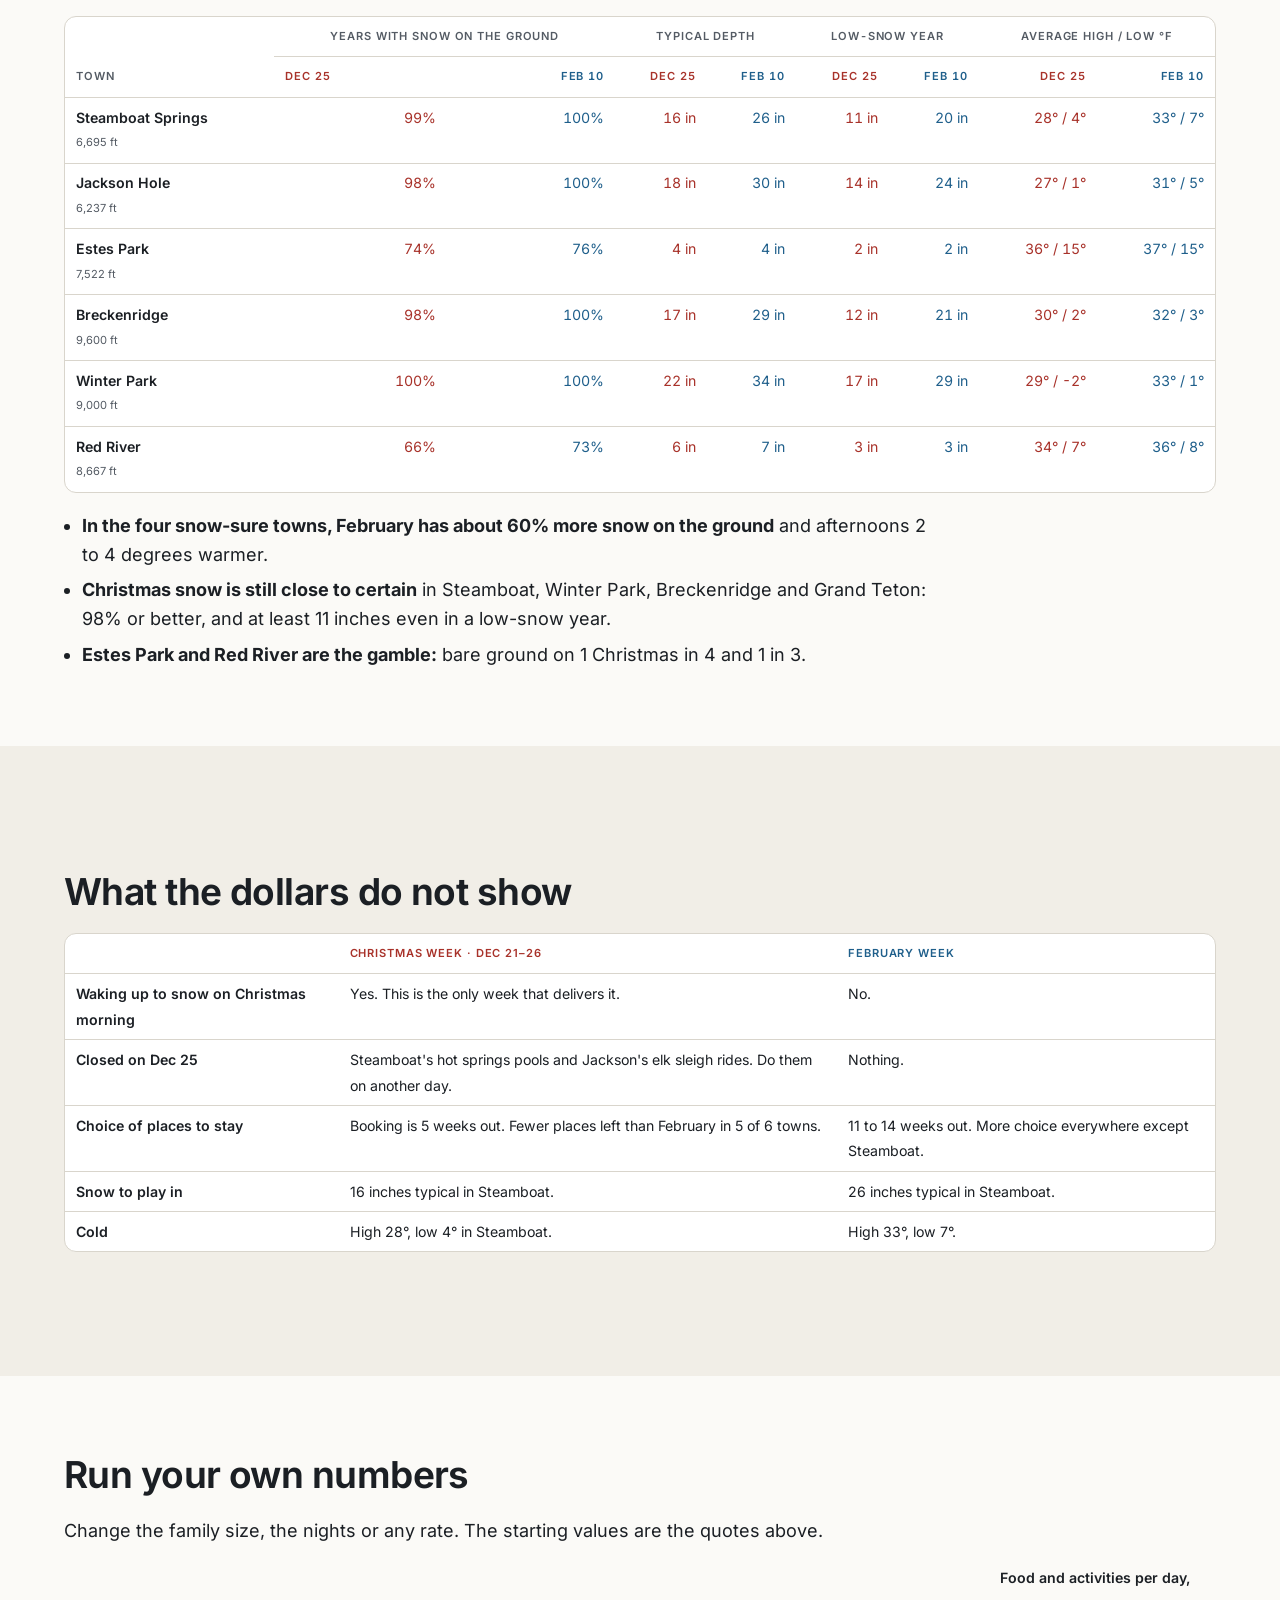
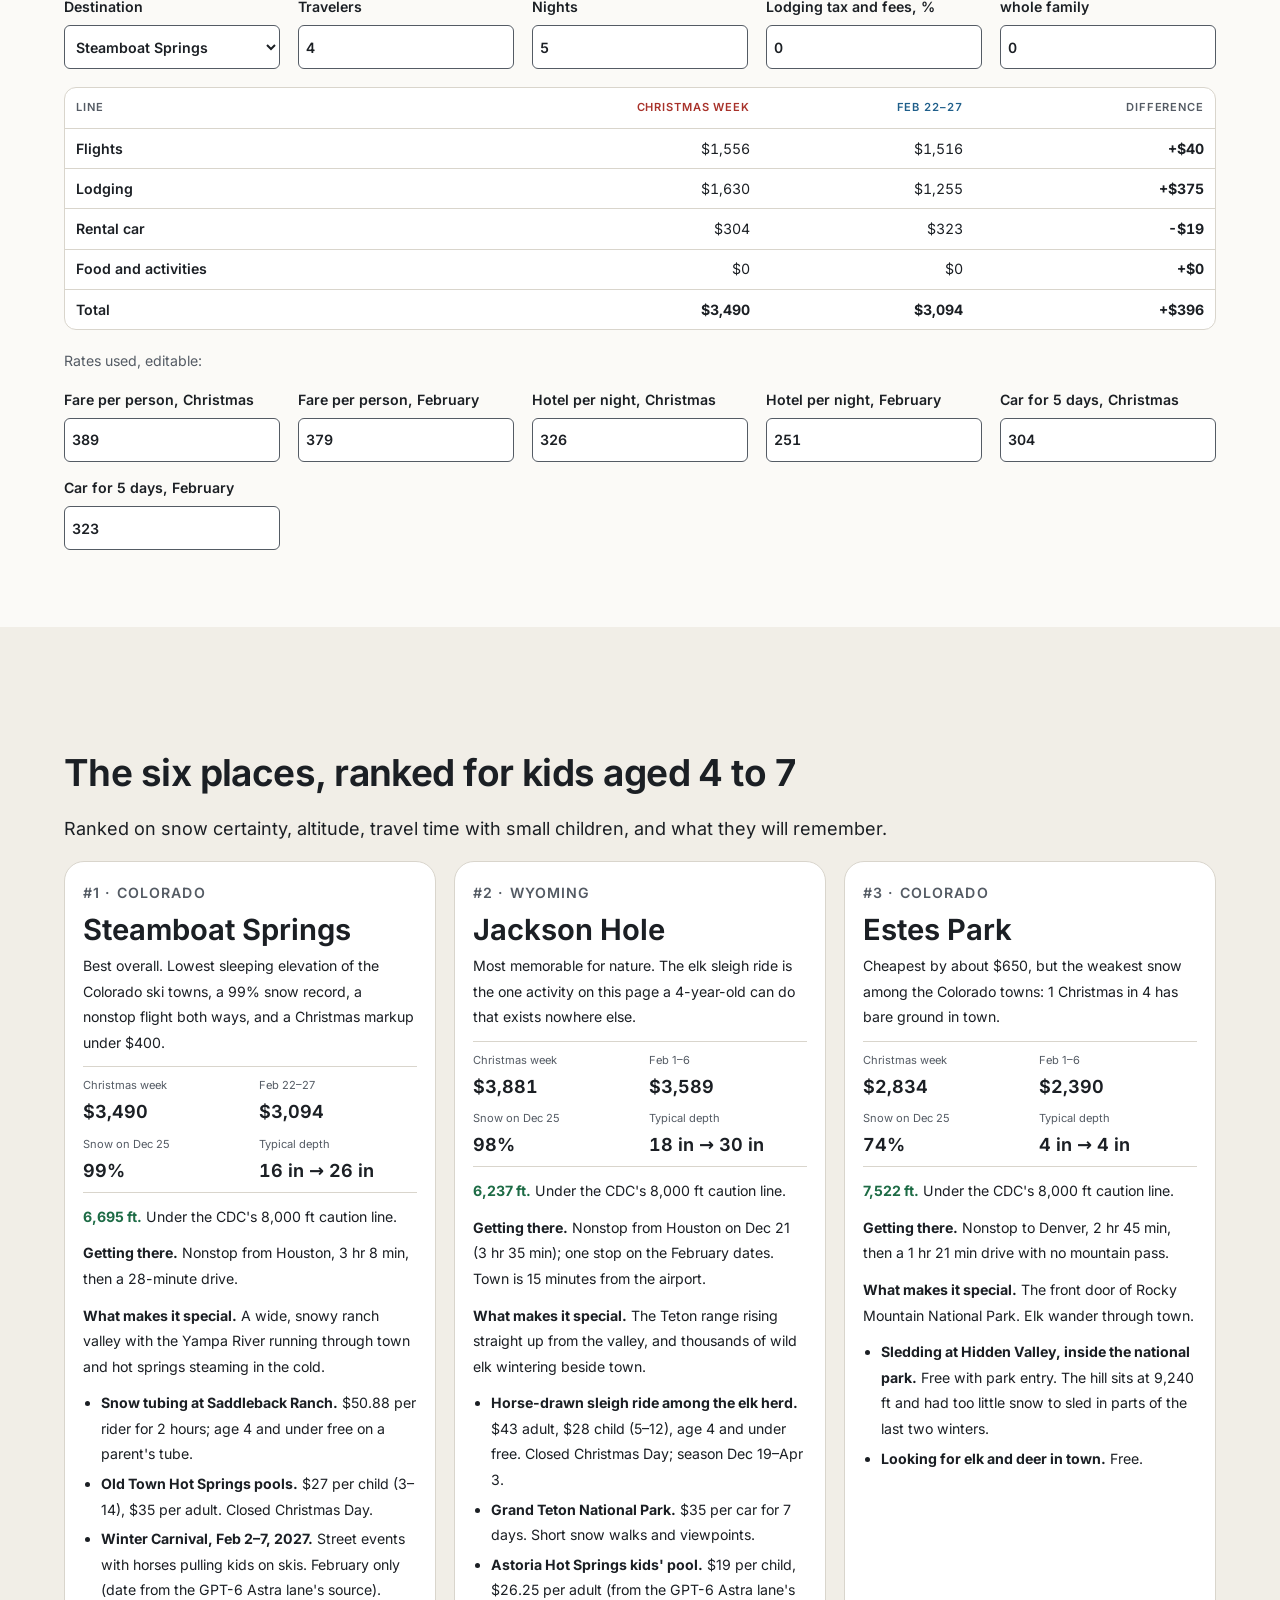
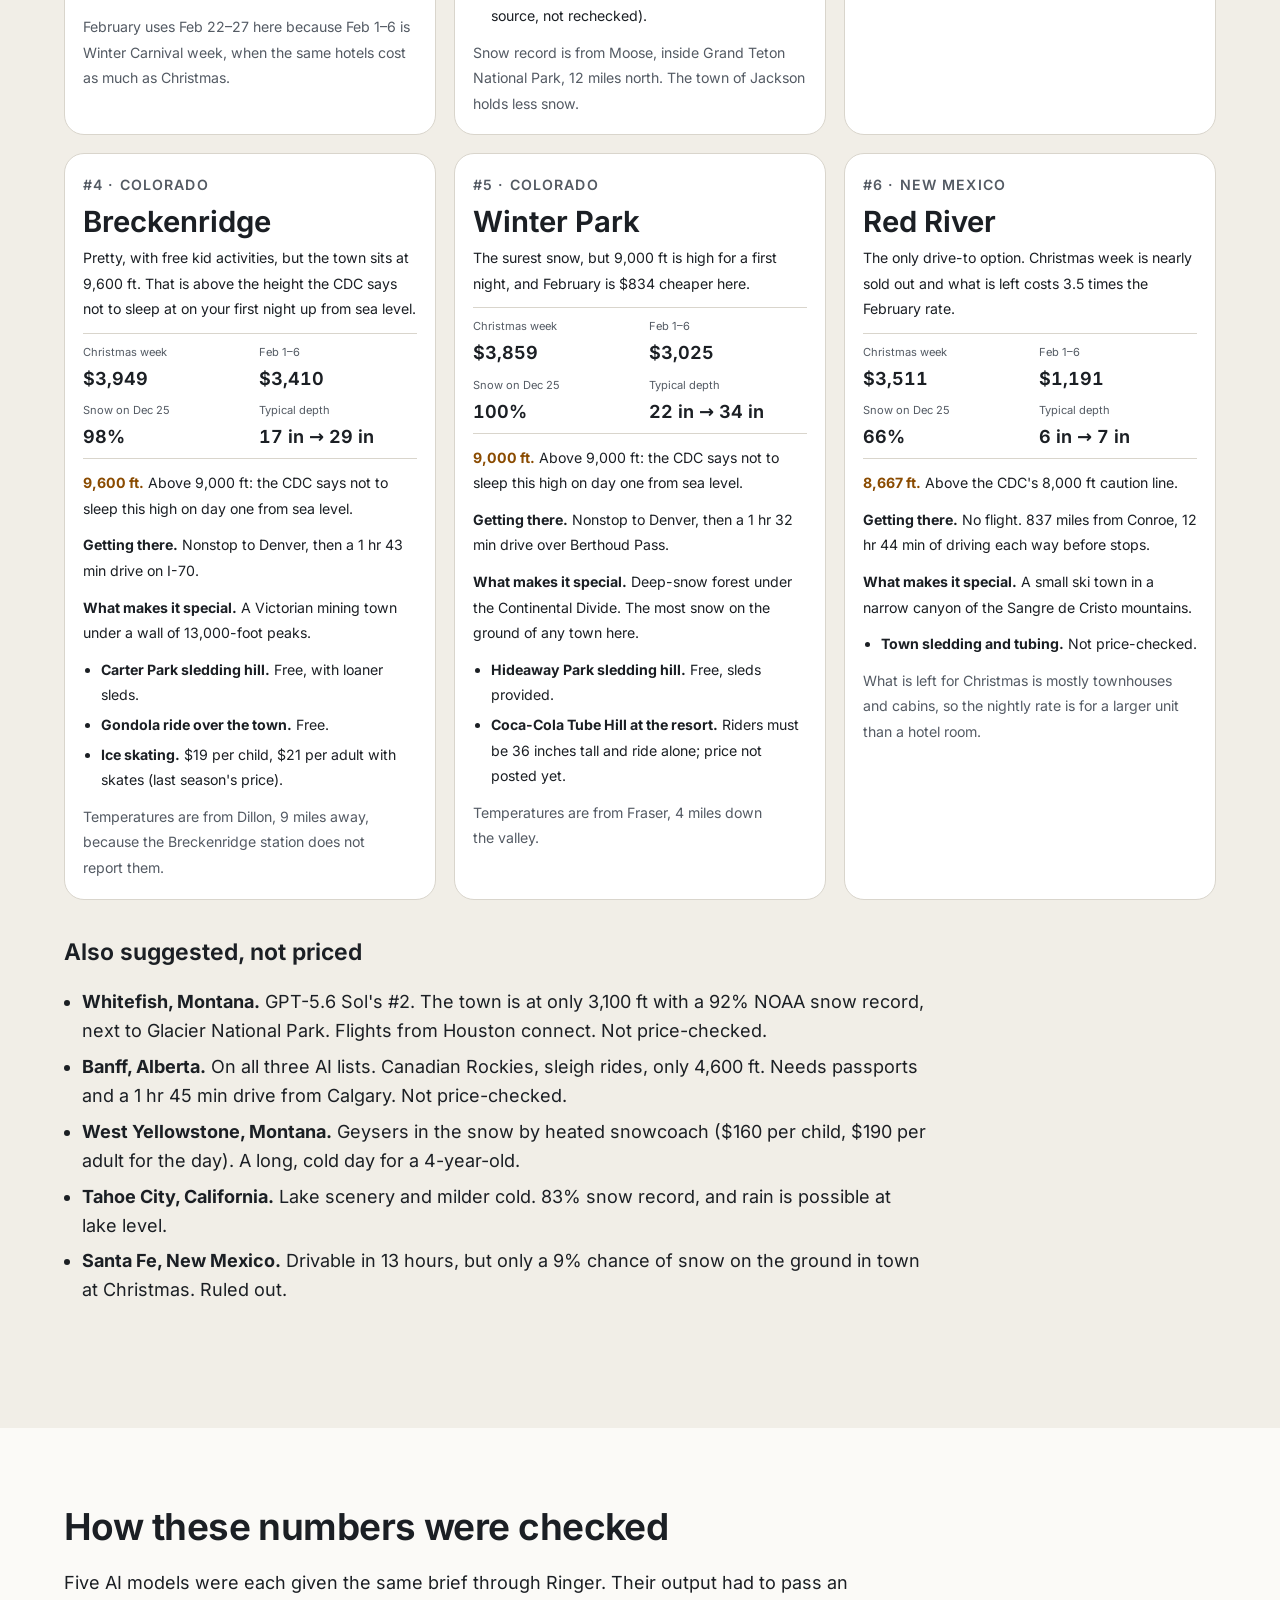
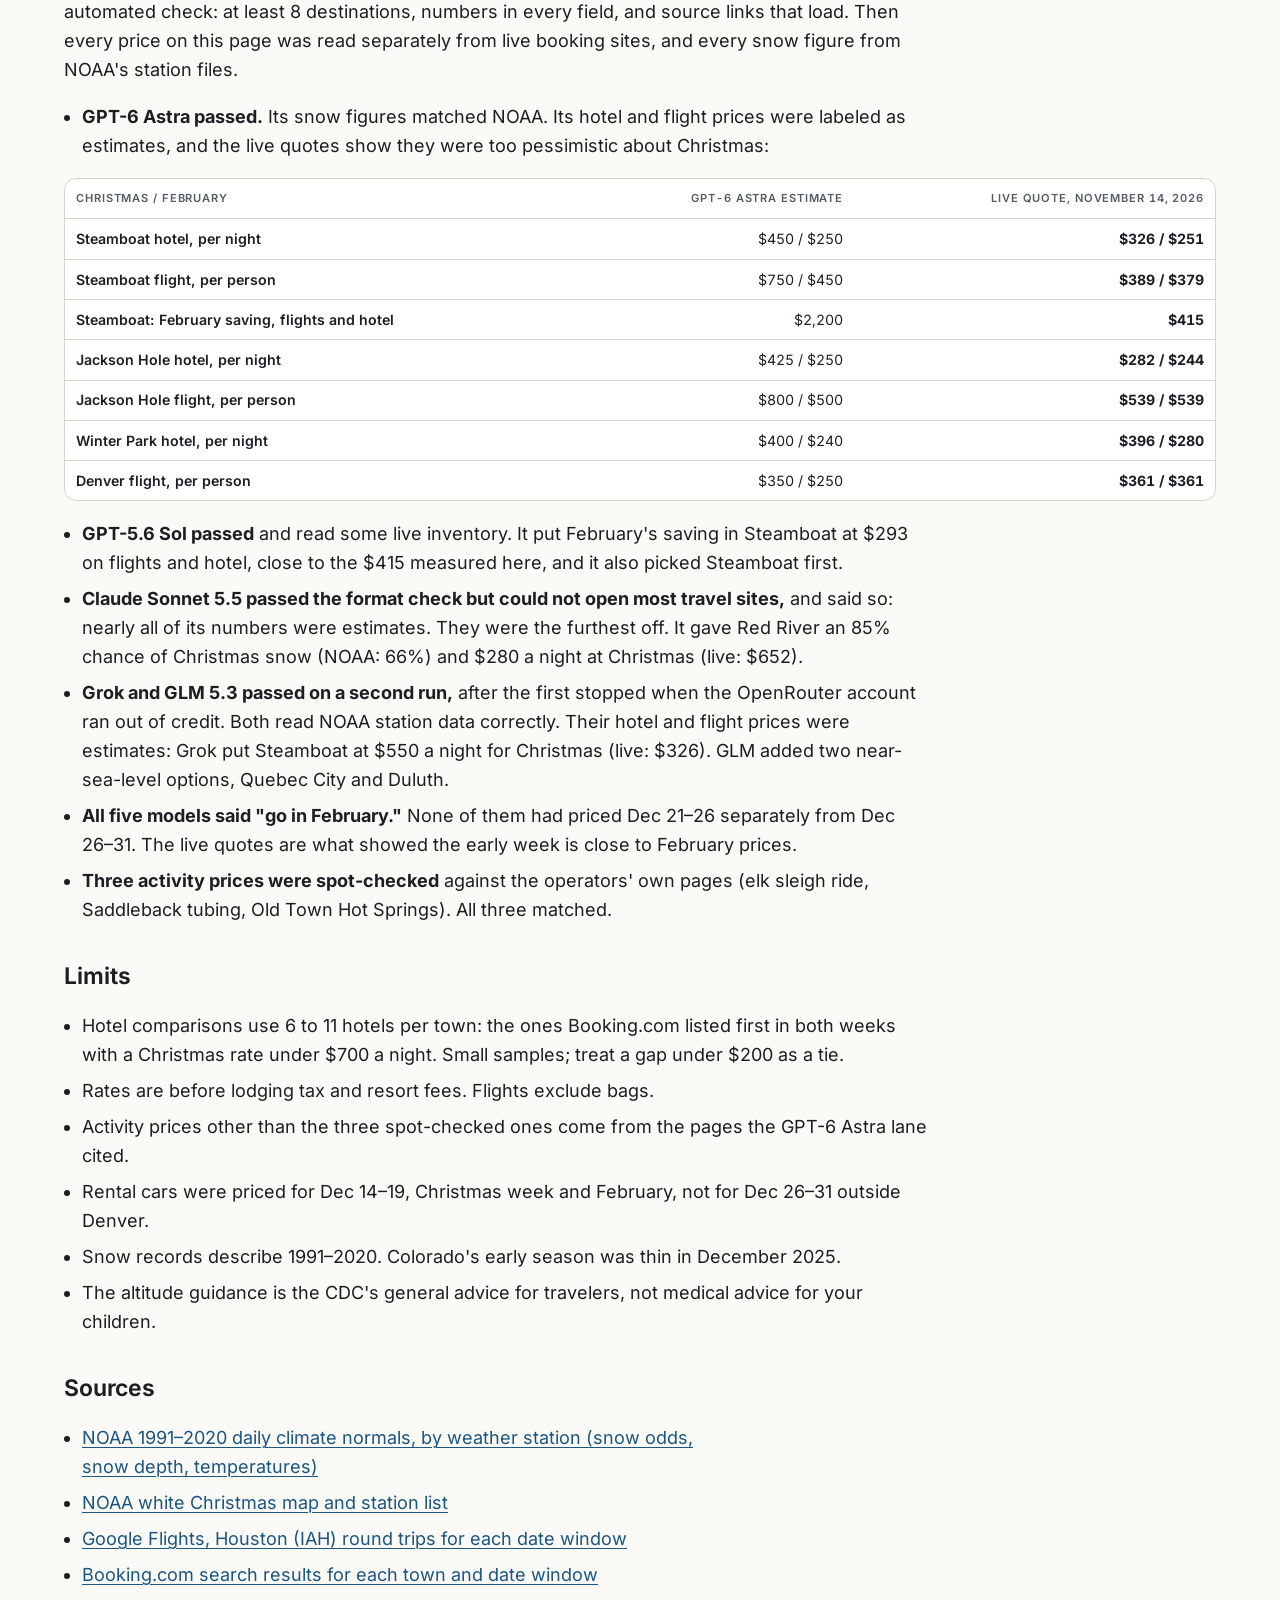
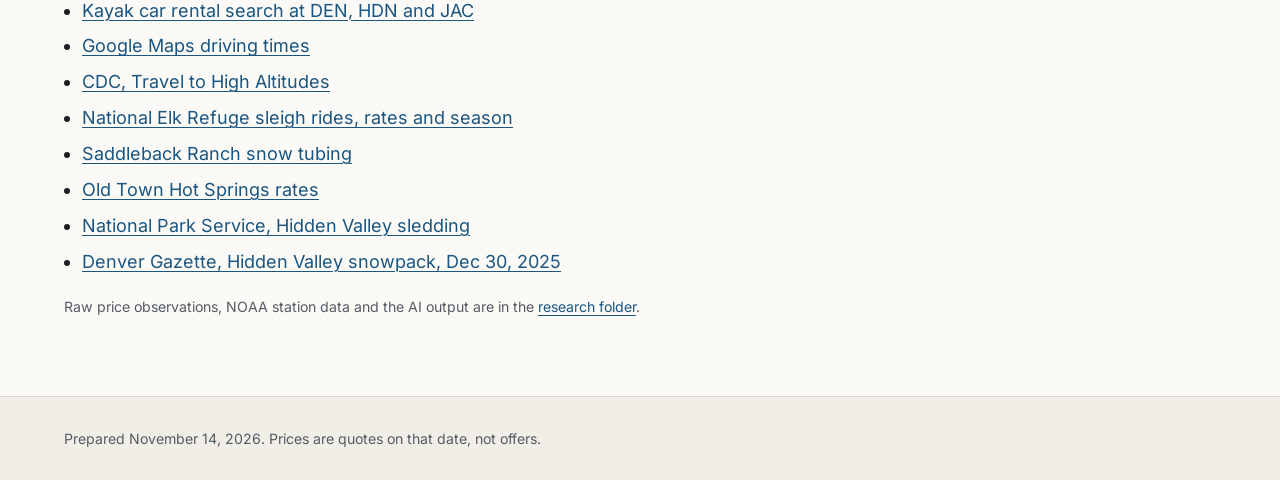
==== commit 11fdce48: "Add Grok and GLM lane results Co-Authored-By: Claude Fable 5.2 <noreply@anthropic.com>" ====
--- a/index.html
+++ b/index.html
@@ -546,7 +546,7 @@
     <section class="section">
       <div class="container stack">
         <h2>How these numbers were checked</h2>
-        <p>Five AI models were each given the same brief through Ringer, and three finished. Their output had to pass an automated check: at least 8 destinations, numbers in every field, and source links that load. Then every price on this page was read separately from live booking sites, and every snow figure from NOAA's station files.</p>
+        <p>Five AI models were each given the same brief through Ringer. Their output had to pass an automated check: at least 8 destinations, numbers in every field, and source links that load. Then every price on this page was read separately from live booking sites, and every snow figure from NOAA's station files.</p>
         <ul class="notes">
           <li><strong>GPT-6 Astra passed.</strong> Its snow figures matched NOAA. Its hotel and flight prices were labeled as estimates, and the live quotes show they were too pessimistic about Christmas:</li>
         </ul>
@@ -559,8 +559,8 @@
         <ul class="notes">
           <li><strong>GPT-5.6 Sol passed</strong> and read some live inventory. It put February's saving in Steamboat at $293 on flights and hotel, close to the $415 measured here, and it also picked Steamboat first.</li>
           <li><strong>Claude Sonnet 5.5 passed the format check but could not open most travel sites,</strong> and said so: nearly all of its numbers were estimates. They were the furthest off. It gave Red River an 85% chance of Christmas snow (NOAA: 66%) and $280 a night at Christmas (live: $652).</li>
-          <li><strong>Grok and GLM did not finish.</strong> Both stopped when the OpenRouter account ran out of credit, so Sol and Sonnet ran in their place.</li>
-          <li><strong>All three models that finished said "go in February."</strong> None of them had priced Dec 21–26 separately from Dec 26–31. The live quotes are what showed the early week is close to February prices.</li>
+          <li><strong>Grok and GLM 5.3 passed on a second run,</strong> after the first stopped when the OpenRouter account ran out of credit. Both read NOAA station data correctly. Their hotel and flight prices were estimates: Grok put Steamboat at $550 a night for Christmas (live: $326). GLM added two near-sea-level options, Quebec City and Duluth.</li>
+          <li><strong>All five models said "go in February."</strong> None of them had priced Dec 21–26 separately from Dec 26–31. The live quotes are what showed the early week is close to February prices.</li>
 
           <li><strong>Three activity prices were spot-checked</strong> against the operators' own pages (elk sleigh ride, Saddleback tubing, Old Town Hot Springs). All three matched.</li>
         </ul>
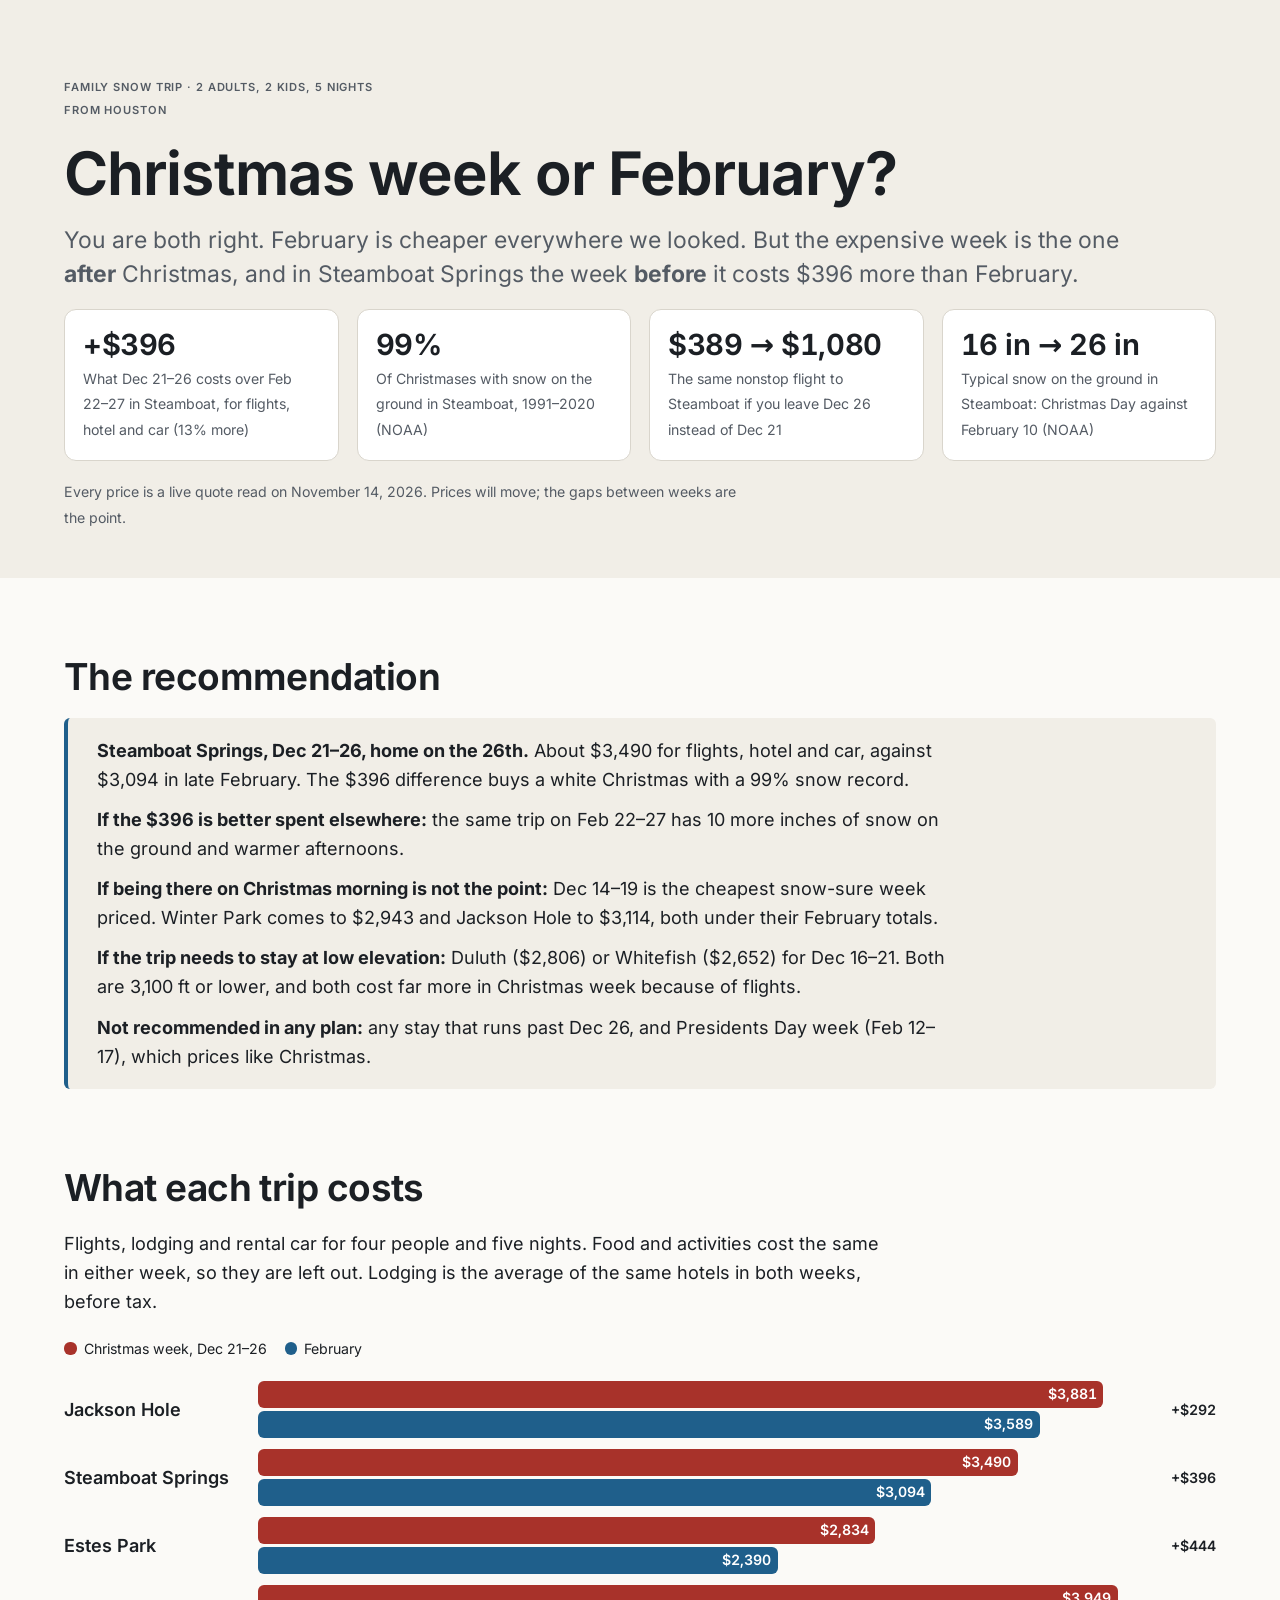
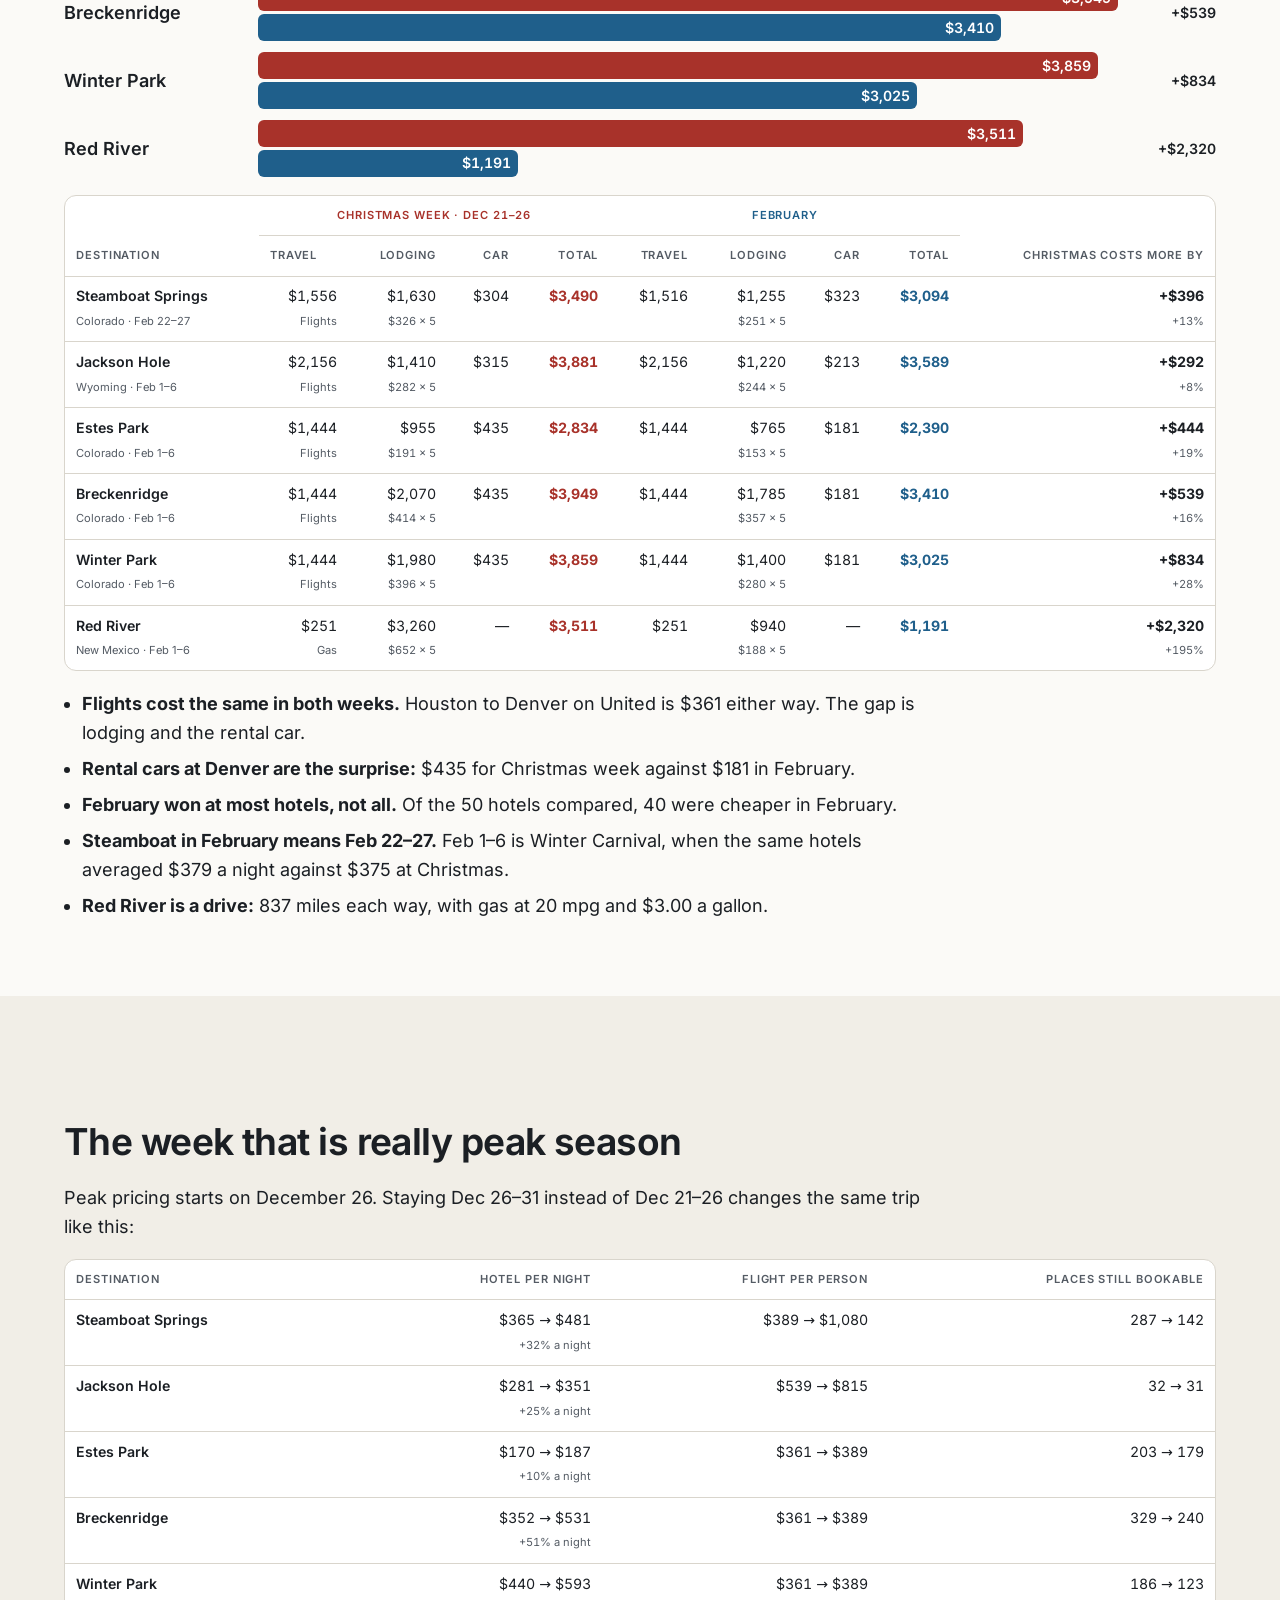
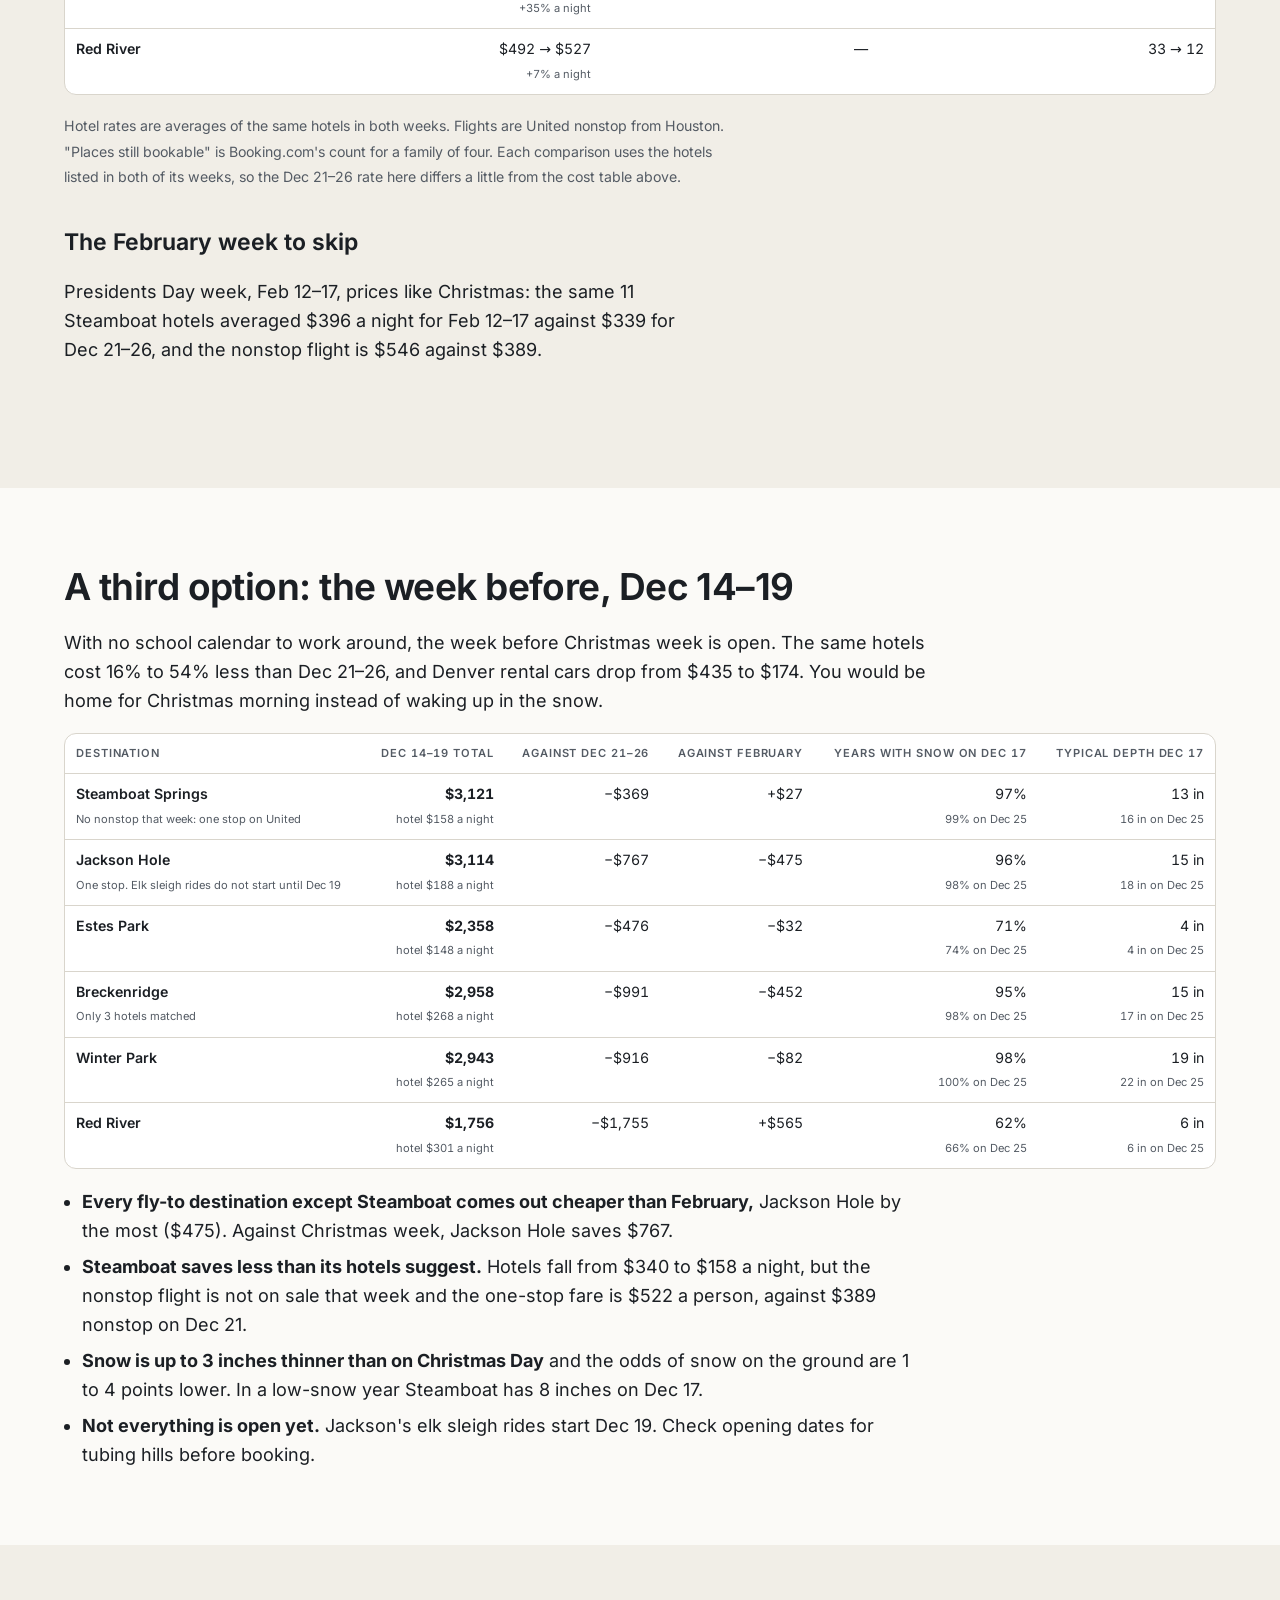
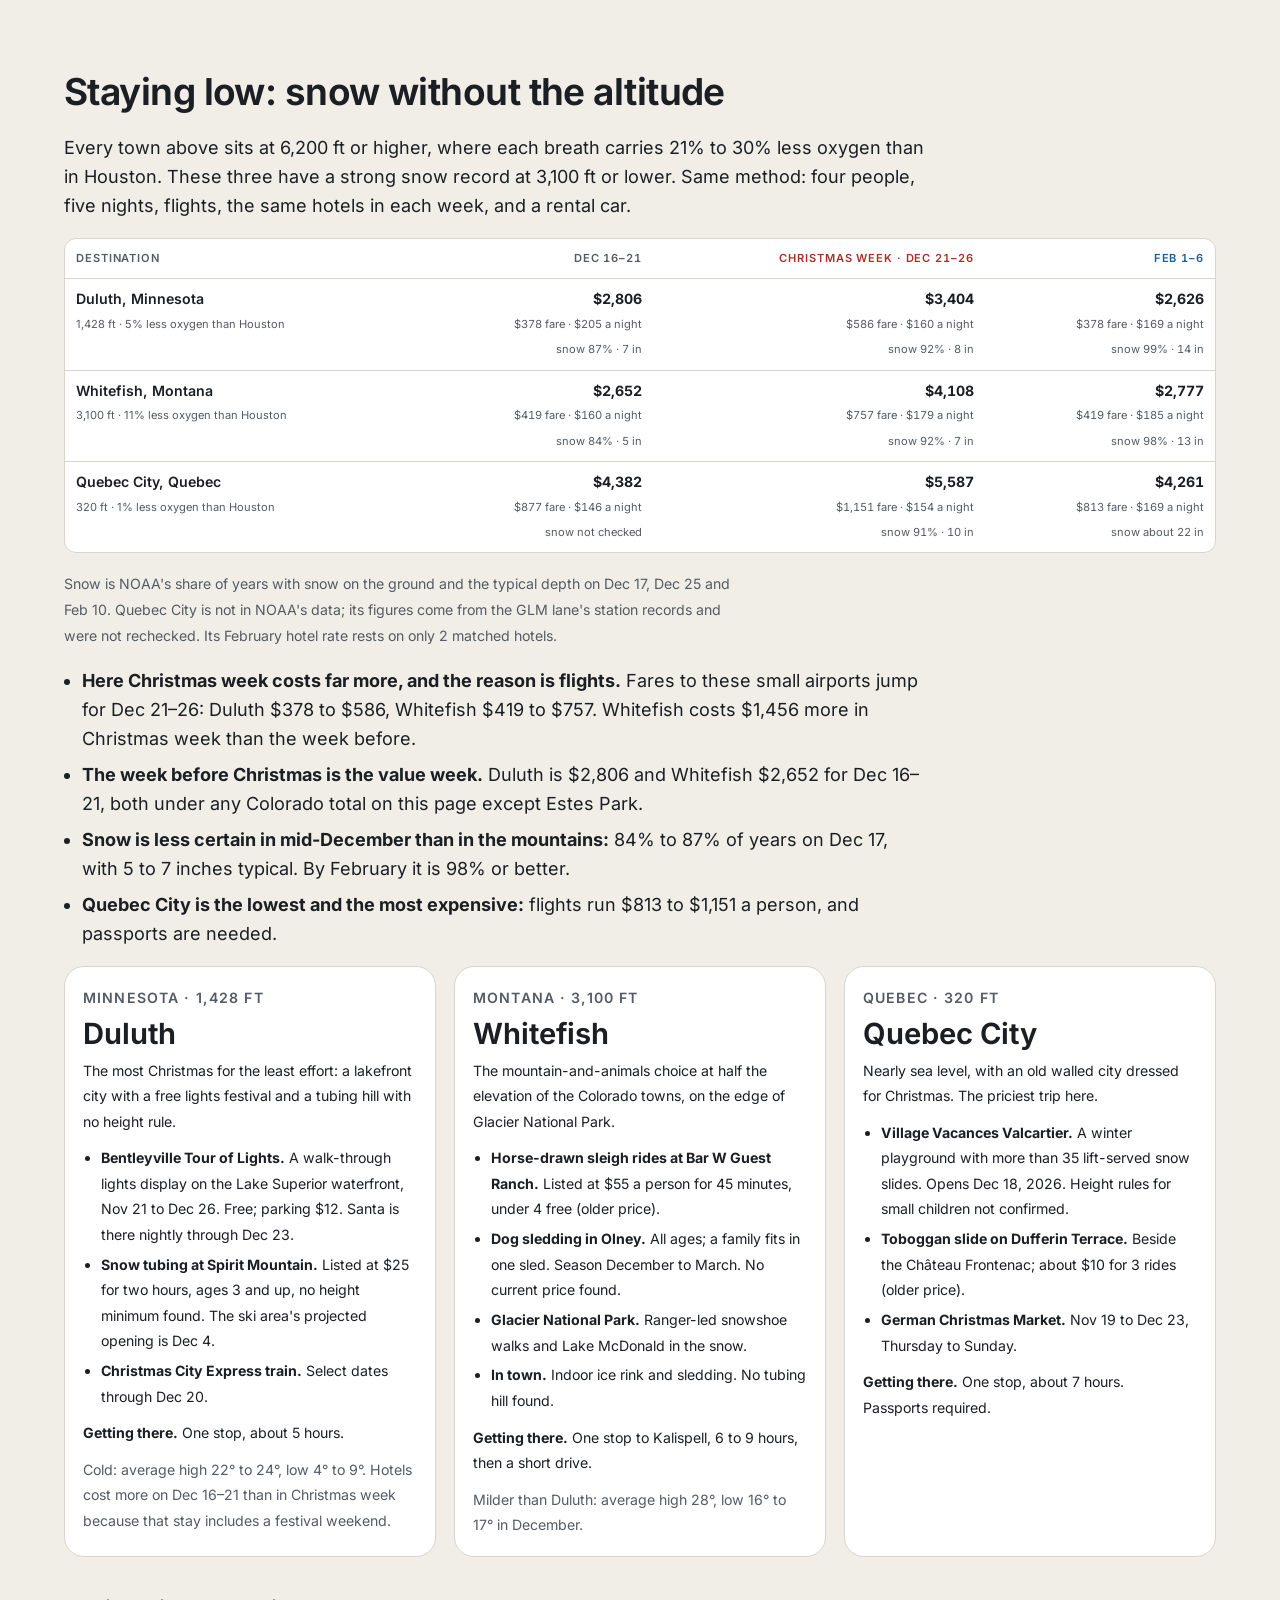
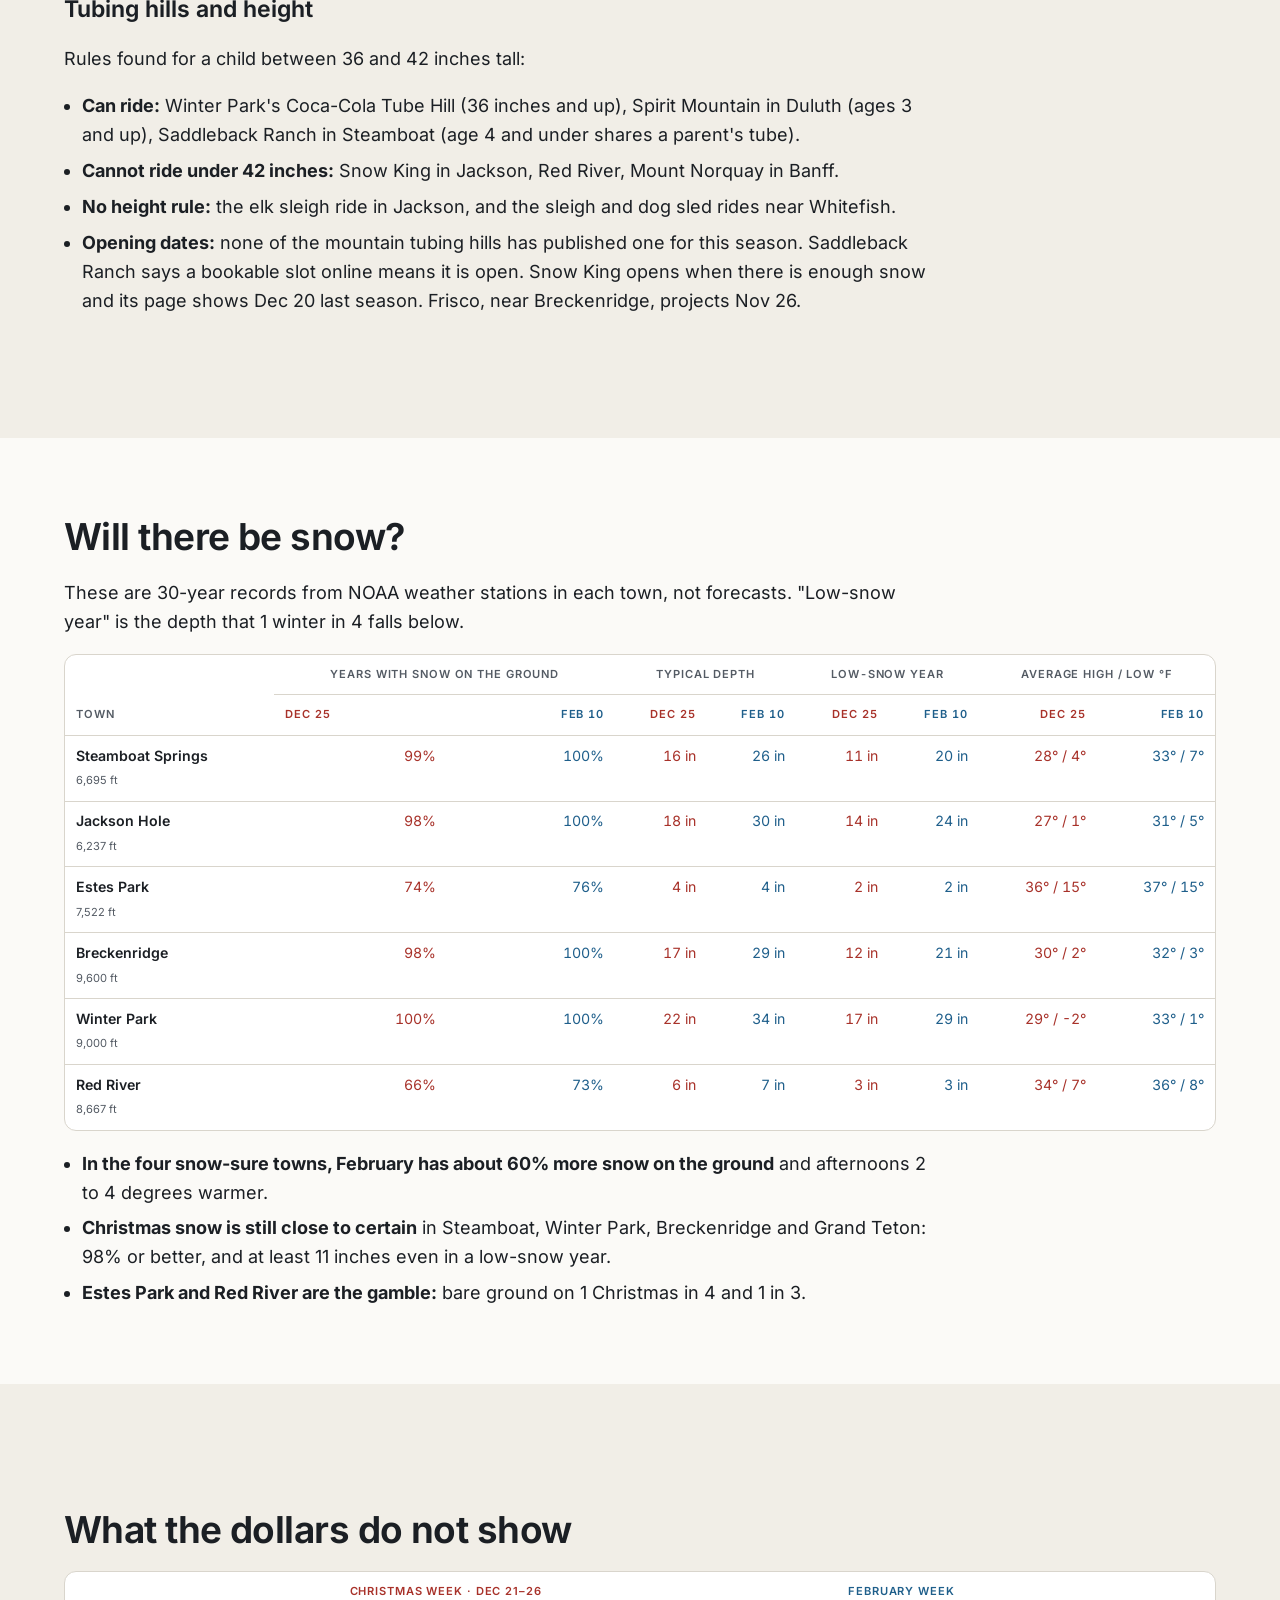
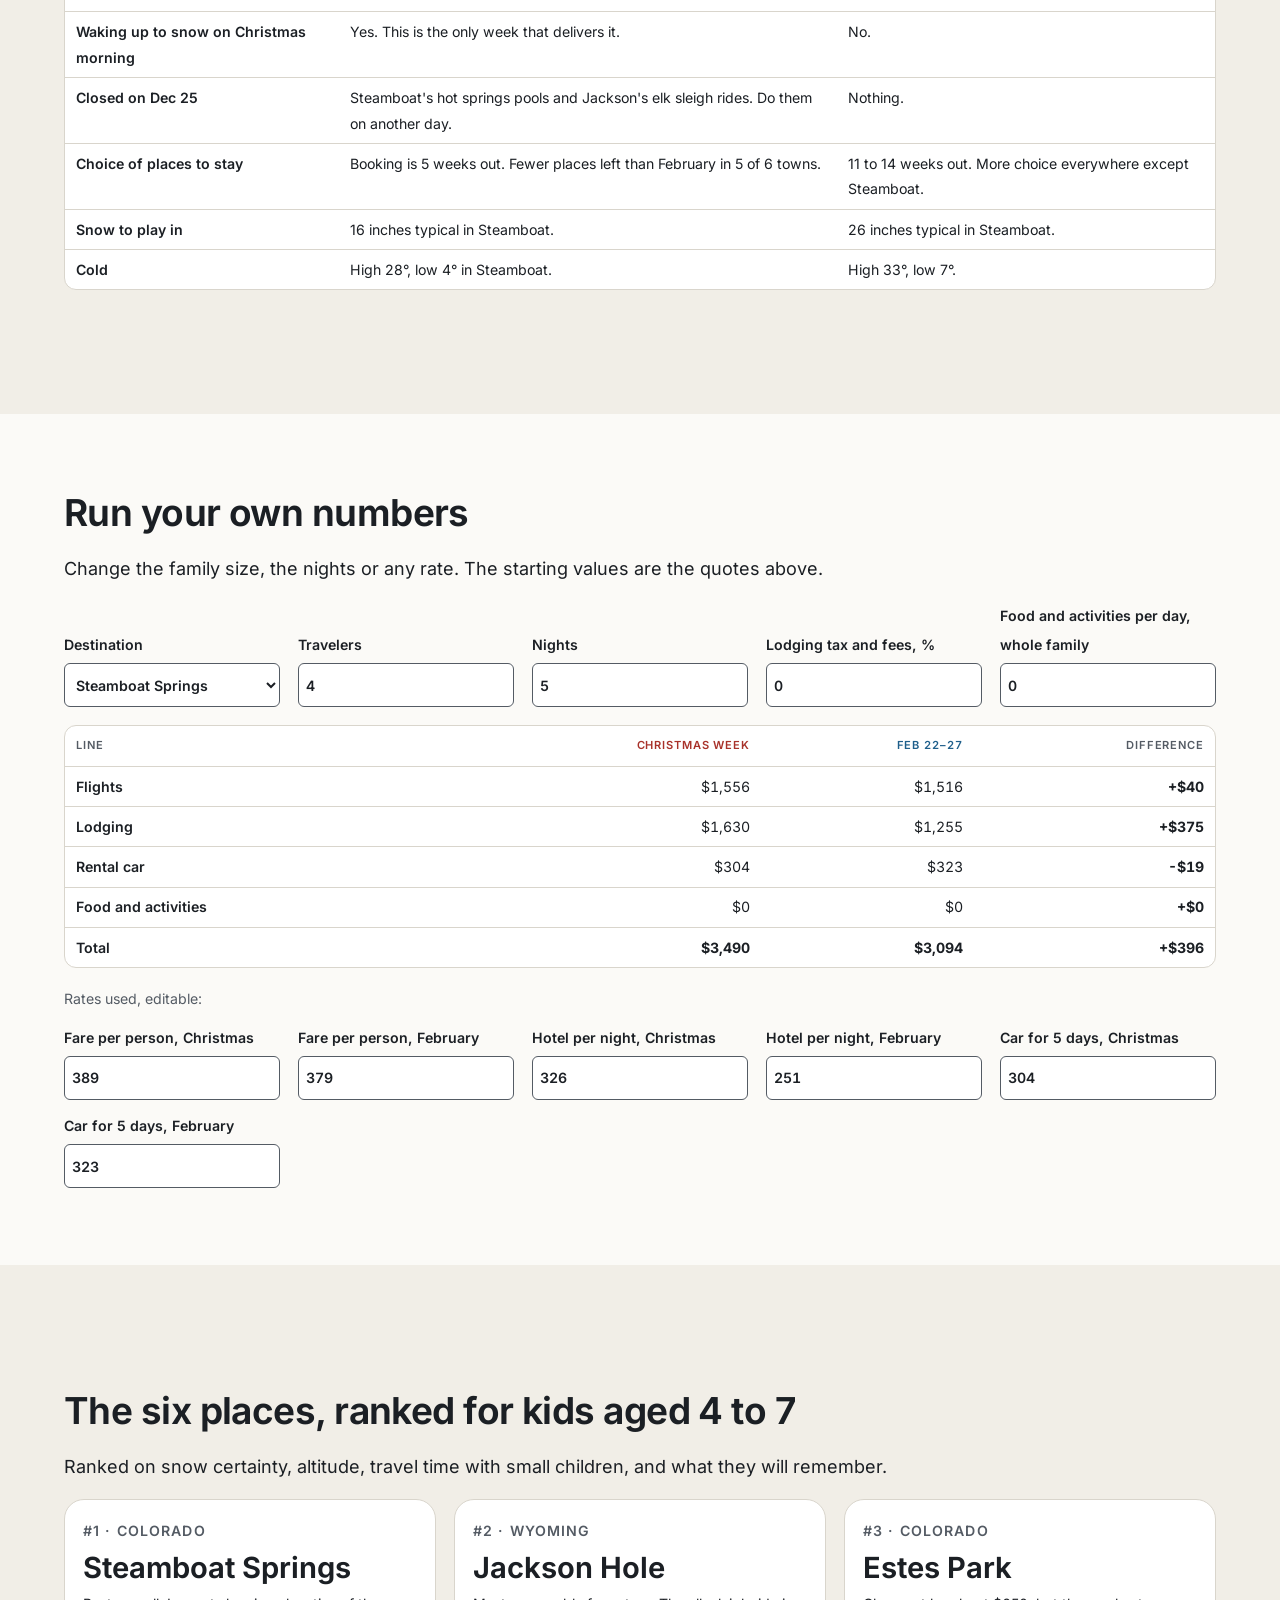
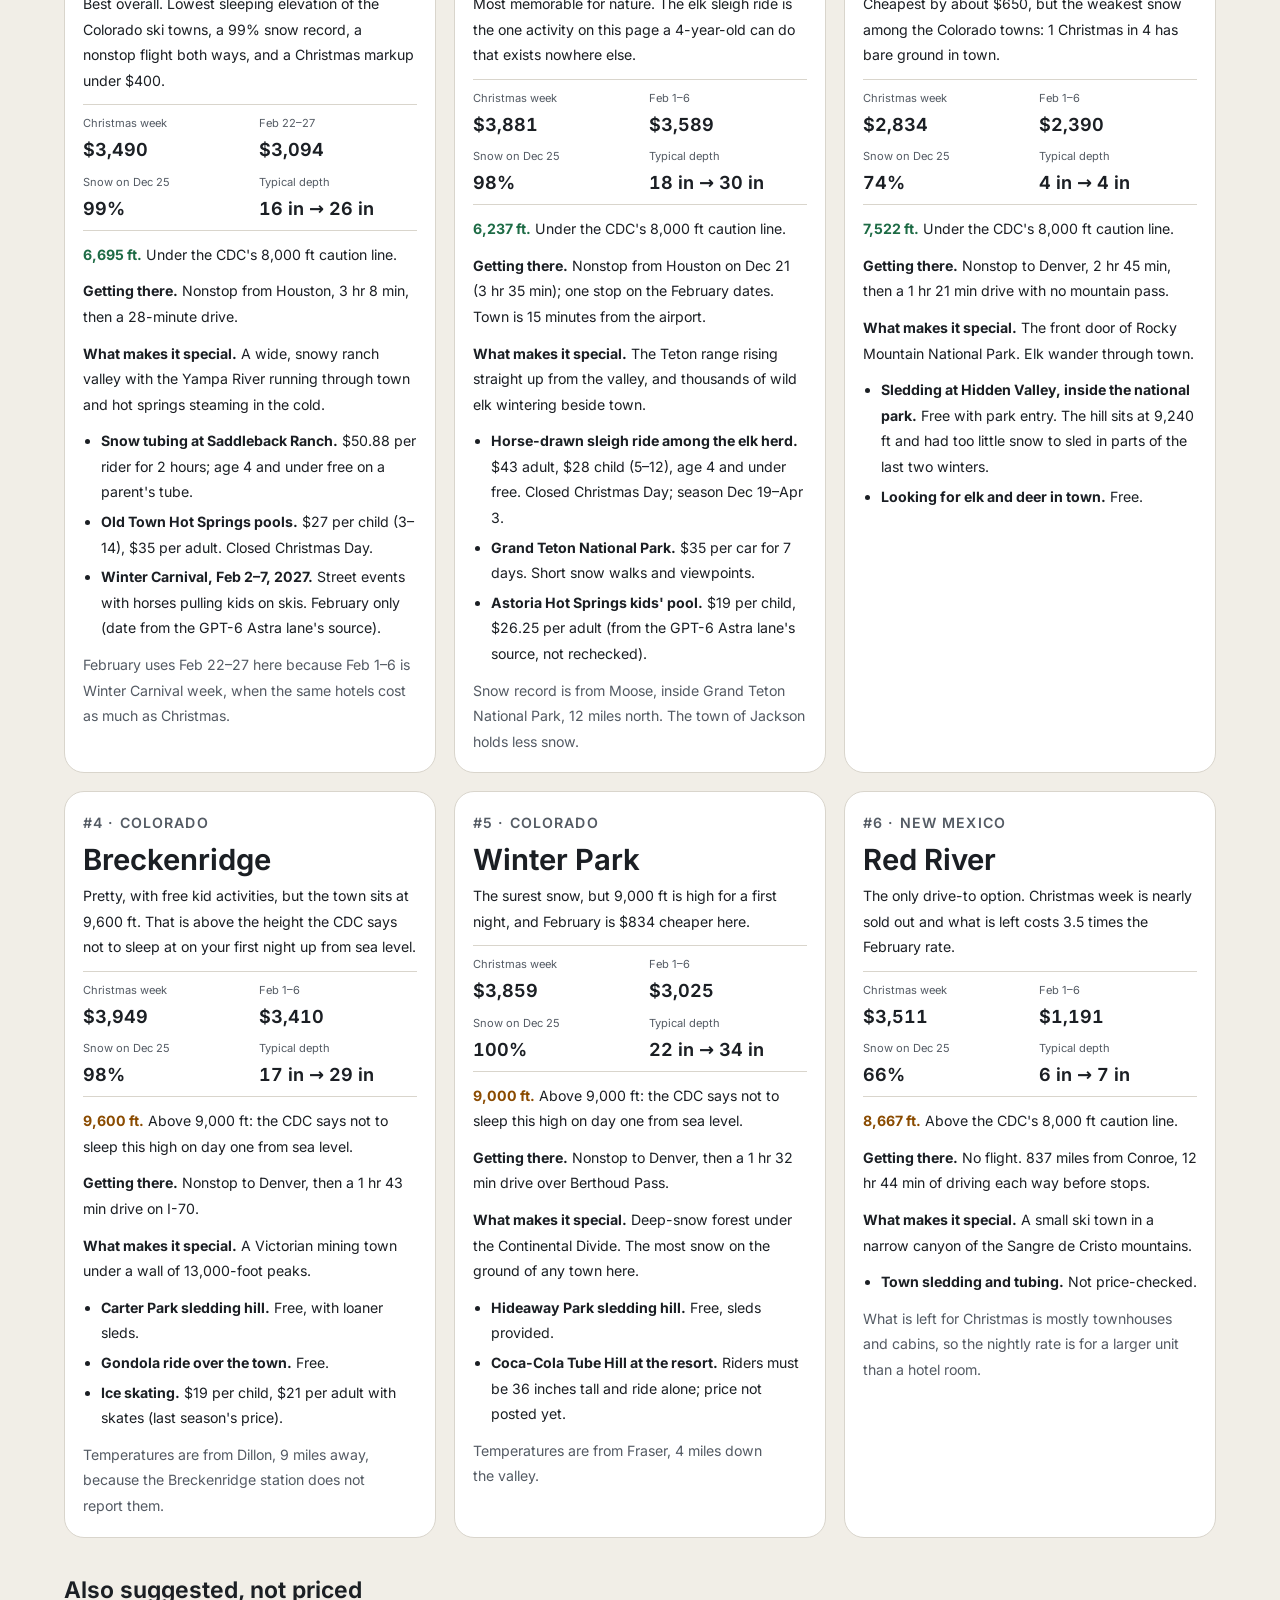
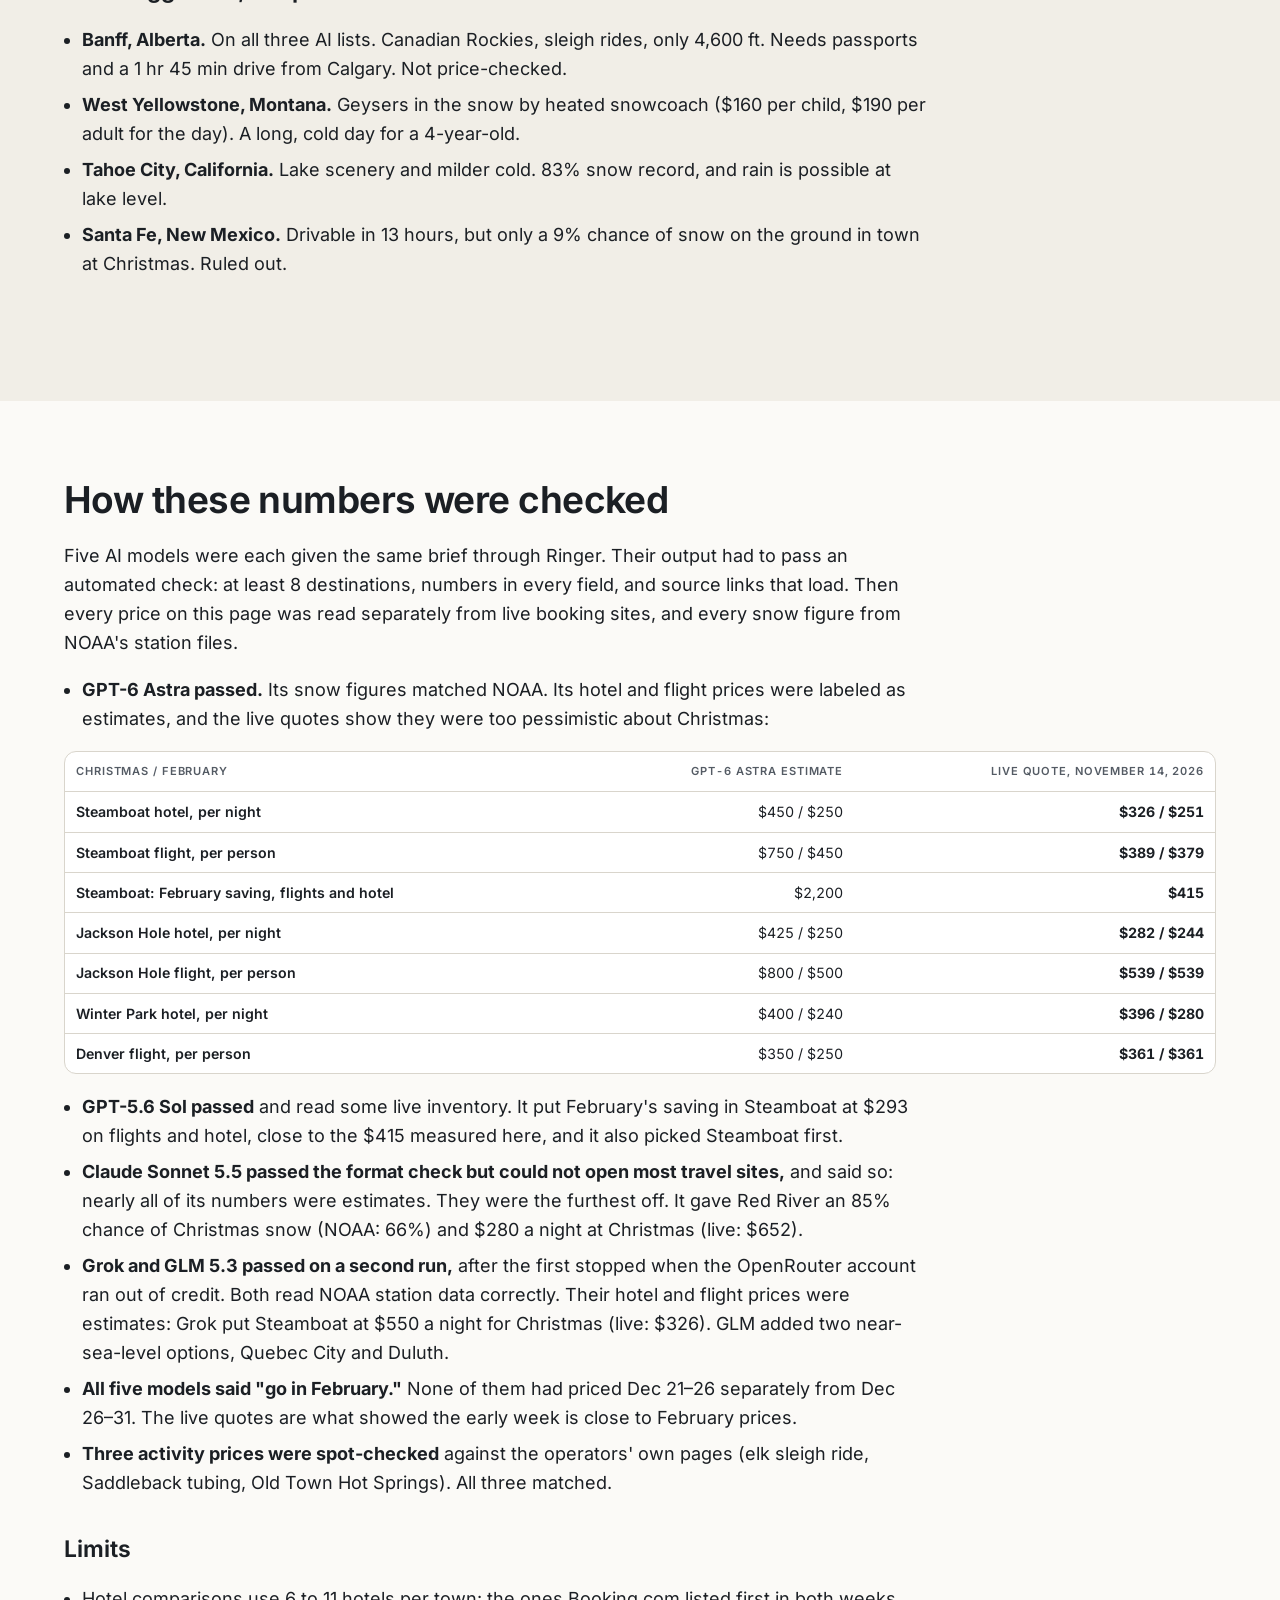
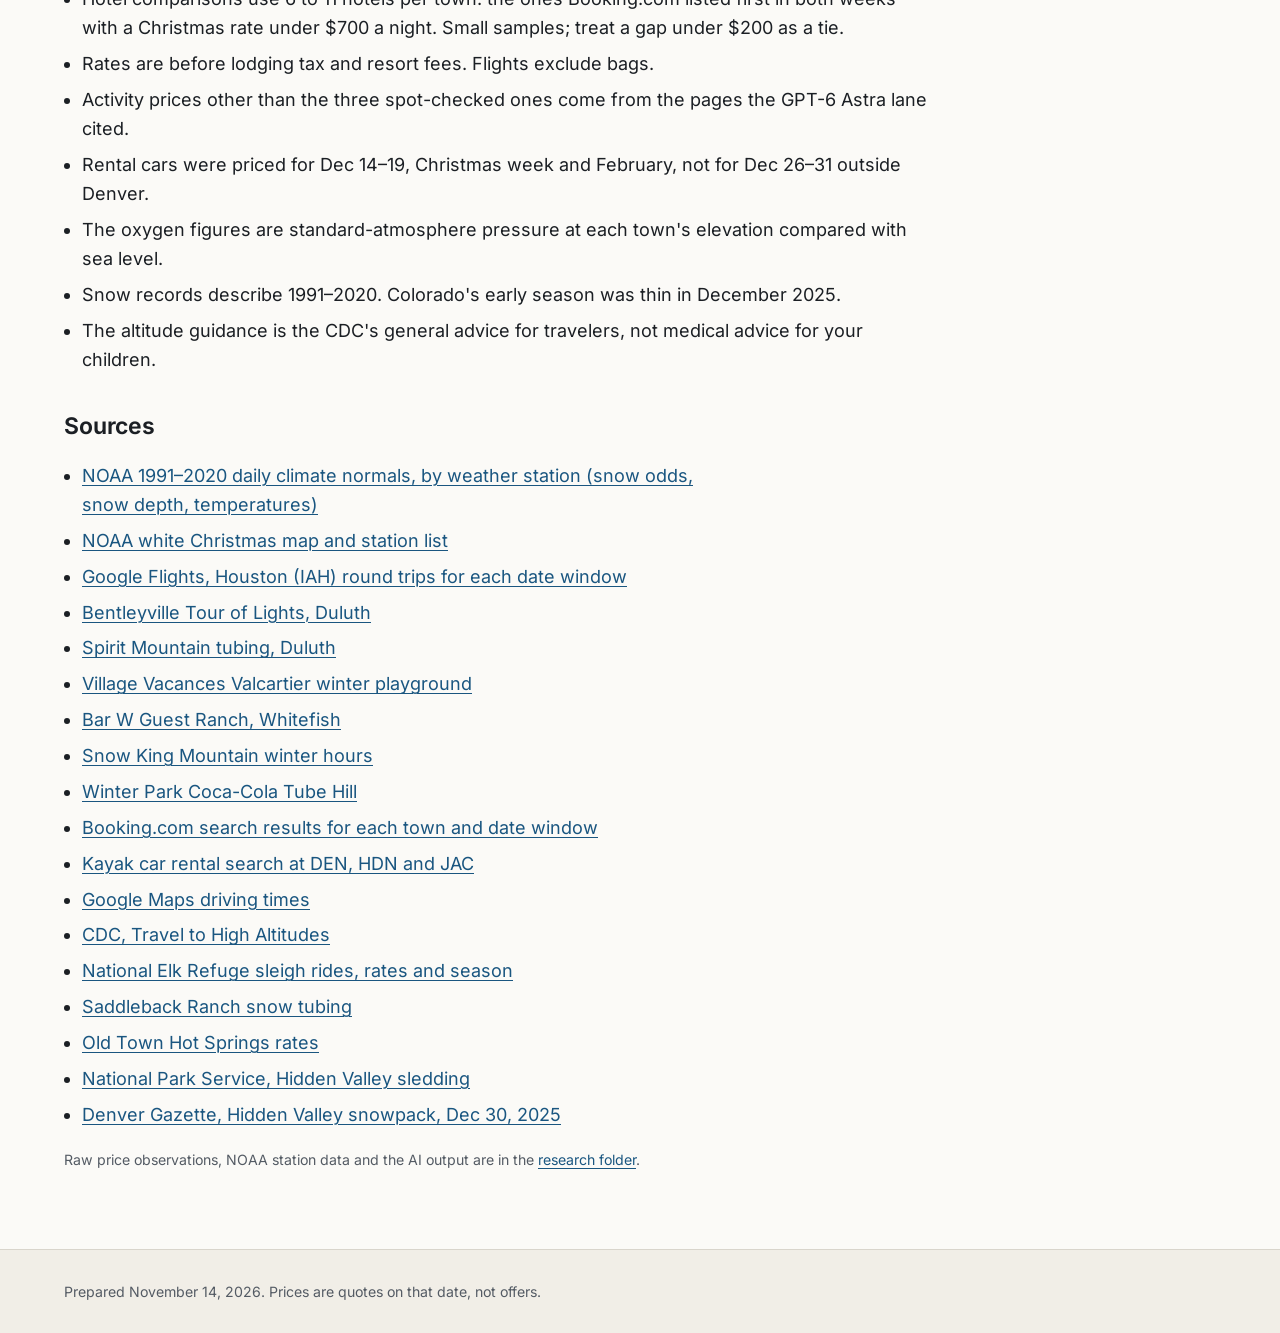
==== commit 464ba207: "Add low-elevation options with costs, snow and kid activities Co-Authored-By: Claude Fable 5.2 <nore" ====
--- a/index.html
+++ b/index.html
@@ -37,6 +37,7 @@
           <p><strong>Steamboat Springs, Dec 21–26, home on the 26th.</strong> About $3,490 for flights, hotel and car, against $3,094 in late February. The $396 difference buys a white Christmas with a 99% snow record.</p>
           <p><strong>If the $396 is better spent elsewhere:</strong> the same trip on Feb 22–27 has 10 more inches of snow on the ground and warmer afternoons.</p>
           <p><strong>If being there on Christmas morning is not the point:</strong> Dec 14–19 is the cheapest snow-sure week priced. Winter Park comes to $2,943 and Jackson Hole to $3,114, both under their February totals.</p>
+          <p><strong>If the trip needs to stay at low elevation:</strong> Duluth ($2,806) or Whitefish ($2,652) for Dec 16–21. Both are 3,100 ft or lower, and both cost far more in Christmas week because of flights.</p>
           <p><strong>Not recommended in any plan:</strong> any stay that runs past Dec 26, and Presidents Day week (Feb 12–17), which prices like Christmas.</p>
         </div>
       </div>
@@ -306,6 +307,79 @@
           <li><strong>Steamboat saves less than its hotels suggest.</strong> Hotels fall from $340 to $158 a night, but the nonstop flight is not on sale that week and the one-stop fare is $522 a person, against $389 nonstop on Dec 21.</li>
           <li><strong>Snow is up to 3 inches thinner than on Christmas Day</strong> and the odds of snow on the ground are 1 to 4 points lower. In a low-snow year Steamboat has 8 inches on Dec 17.</li>
           <li><strong>Not everything is open yet.</strong> Jackson's elk sleigh rides start Dec 19. Check opening dates for tubing hills before booking.</li>
+        </ul>
+      </div>
+    </section>
+
+    <section class="section section--alt">
+      <div class="container stack">
+        <h2>Staying low: snow without the altitude</h2>
+        <p>Every town above sits at 6,200 ft or higher, where each breath carries 21% to 30% less oxygen than in Houston. These three have a strong snow record at 3,100 ft or lower. Same method: four people, five nights, flights, the same hotels in each week, and a rental car.</p>
+        <div class="tablewrap" tabindex="0" role="region" aria-label="Low-elevation destinations by week">
+          <table class="num">
+            <thead><tr><th scope="col">Destination</th><th scope="col">Dec 16–21</th><th scope="col" class="x">Christmas week · Dec 21–26</th><th scope="col" class="f">Feb 1–6</th></tr></thead>
+            <tbody>
+        <tr>
+          <th scope="row">Duluth, Minnesota<span class="sub">1,428 ft · 5% less oxygen than Houston</span></th>
+          <td class="tot">$2,806<span class="sub">$378 fare · $205 a night</span><span class="sub">snow 87% · 7 in</span></td><td class="tot">$3,404<span class="sub">$586 fare · $160 a night</span><span class="sub">snow 92% · 8 in</span></td><td class="tot">$2,626<span class="sub">$378 fare · $169 a night</span><span class="sub">snow 99% · 14 in</span></td>
+        </tr>
+        <tr>
+          <th scope="row">Whitefish, Montana<span class="sub">3,100 ft · 11% less oxygen than Houston</span></th>
+          <td class="tot">$2,652<span class="sub">$419 fare · $160 a night</span><span class="sub">snow 84% · 5 in</span></td><td class="tot">$4,108<span class="sub">$757 fare · $179 a night</span><span class="sub">snow 92% · 7 in</span></td><td class="tot">$2,777<span class="sub">$419 fare · $185 a night</span><span class="sub">snow 98% · 13 in</span></td>
+        </tr>
+        <tr>
+          <th scope="row">Quebec City, Quebec<span class="sub">320 ft · 1% less oxygen than Houston</span></th>
+          <td class="tot">$4,382<span class="sub">$877 fare · $146 a night</span><span class="sub">snow not checked</span></td><td class="tot">$5,587<span class="sub">$1,151 fare · $154 a night</span><span class="sub">snow 91% · 10 in</span></td><td class="tot">$4,261<span class="sub">$813 fare · $169 a night</span><span class="sub">snow about 22 in</span></td>
+        </tr>
+            </tbody>
+          </table>
+        </div>
+        <p class="caption muted">Snow is NOAA's share of years with snow on the ground and the typical depth on Dec 17, Dec 25 and Feb 10. Quebec City is not in NOAA's data; its figures come from the GLM lane's station records and were not rechecked. Its February hotel rate rests on only 2 matched hotels.</p>
+        <ul class="notes">
+          <li><strong>Here Christmas week costs far more, and the reason is flights.</strong> Fares to these small airports jump for Dec 21–26: Duluth $378 to $586, Whitefish $419 to $757. Whitefish costs $1,456 more in Christmas week than the week before.</li>
+          <li><strong>The week before Christmas is the value week.</strong> Duluth is $2,806 and Whitefish $2,652 for Dec 16–21, both under any Colorado total on this page except Estes Park.</li>
+          <li><strong>Snow is less certain in mid-December than in the mountains:</strong> 84% to 87% of years on Dec 17, with 5 to 7 inches typical. By February it is 98% or better.</li>
+          <li><strong>Quebec City is the lowest and the most expensive:</strong> flights run $813 to $1,151 a person, and passports are needed.</li>
+        </ul>
+        <div class="places">
+          <article class="place">
+            <header class="place__head"><p class="eyebrow">Minnesota · 1,428 ft</p><h3>Duluth</h3><p>The most Christmas for the least effort: a lakefront city with a free lights festival and a tubing hill with no height rule.</p></header>
+            <ul class="kidlist">
+              <li><strong>Bentleyville Tour of Lights.</strong> A walk-through lights display on the Lake Superior waterfront, Nov 21 to Dec 26. Free; parking $12. Santa is there nightly through Dec 23.</li>
+              <li><strong>Snow tubing at Spirit Mountain.</strong> Listed at $25 for two hours, ages 3 and up, no height minimum found. The ski area's projected opening is Dec 4.</li>
+              <li><strong>Christmas City Express train.</strong> Select dates through Dec 20.</li>
+            </ul>
+            <p><strong>Getting there.</strong> One stop, about 5 hours.</p>
+            <p class="caption muted">Cold: average high 22° to 24°, low 4° to 9°. Hotels cost more on Dec 16–21 than in Christmas week because that stay includes a festival weekend.</p>
+          </article>
+          <article class="place">
+            <header class="place__head"><p class="eyebrow">Montana · 3,100 ft</p><h3>Whitefish</h3><p>The mountain-and-animals choice at half the elevation of the Colorado towns, on the edge of Glacier National Park.</p></header>
+            <ul class="kidlist">
+              <li><strong>Horse-drawn sleigh rides at Bar W Guest Ranch.</strong> Listed at $55 a person for 45 minutes, under 4 free (older price).</li>
+              <li><strong>Dog sledding in Olney.</strong> All ages; a family fits in one sled. Season December to March. No current price found.</li>
+              <li><strong>Glacier National Park.</strong> Ranger-led snowshoe walks and Lake McDonald in the snow.</li>
+              <li><strong>In town.</strong> Indoor ice rink and sledding. No tubing hill found.</li>
+            </ul>
+            <p><strong>Getting there.</strong> One stop to Kalispell, 6 to 9 hours, then a short drive.</p>
+            <p class="caption muted">Milder than Duluth: average high 28°, low 16° to 17° in December.</p>
+          </article>
+          <article class="place">
+            <header class="place__head"><p class="eyebrow">Quebec · 320 ft</p><h3>Quebec City</h3><p>Nearly sea level, with an old walled city dressed for Christmas. The priciest trip here.</p></header>
+            <ul class="kidlist">
+              <li><strong>Village Vacances Valcartier.</strong> A winter playground with more than 35 lift-served snow slides. Opens Dec 18, 2026. Height rules for small children not confirmed.</li>
+              <li><strong>Toboggan slide on Dufferin Terrace.</strong> Beside the Château Frontenac; about $10 for 3 rides (older price).</li>
+              <li><strong>German Christmas Market.</strong> Nov 19 to Dec 23, Thursday to Sunday.</li>
+            </ul>
+            <p><strong>Getting there.</strong> One stop, about 7 hours. Passports required.</p>
+          </article>
+        </div>
+        <h3>Tubing hills and height</h3>
+        <p>Rules found for a child between 36 and 42 inches tall:</p>
+        <ul class="notes">
+          <li><strong>Can ride:</strong> Winter Park's Coca-Cola Tube Hill (36 inches and up), Spirit Mountain in Duluth (ages 3 and up), Saddleback Ranch in Steamboat (age 4 and under shares a parent's tube).</li>
+          <li><strong>Cannot ride under 42 inches:</strong> Snow King in Jackson, Red River, Mount Norquay in Banff.</li>
+          <li><strong>No height rule:</strong> the elk sleigh ride in Jackson, and the sleigh and dog sled rides near Whitefish.</li>
+          <li><strong>Opening dates:</strong> none of the mountain tubing hills has published one for this season. Saddleback Ranch says a bookable slot online means it is open. Snow King opens when there is enough snow and its page shows Dec 20 last season. Frisco, near Breckenridge, projects Nov 26.</li>
         </ul>
       </div>
     </section>
@@ -539,7 +613,7 @@
       </article>
         </div>
         <h3>Also suggested, not priced</h3>
-        <ul class="notes"><li><strong>Whitefish, Montana.</strong> GPT-5.6 Sol&#x27;s #2. The town is at only 3,100 ft with a 92% NOAA snow record, next to Glacier National Park. Flights from Houston connect. Not price-checked.</li><li><strong>Banff, Alberta.</strong> On all three AI lists. Canadian Rockies, sleigh rides, only 4,600 ft. Needs passports and a 1 hr 45 min drive from Calgary. Not price-checked.</li><li><strong>West Yellowstone, Montana.</strong> Geysers in the snow by heated snowcoach ($160 per child, $190 per adult for the day). A long, cold day for a 4-year-old.</li><li><strong>Tahoe City, California.</strong> Lake scenery and milder cold. 83% snow record, and rain is possible at lake level.</li><li><strong>Santa Fe, New Mexico.</strong> Drivable in 13 hours, but only a 9% chance of snow on the ground in town at Christmas. Ruled out.</li></ul>
+        <ul class="notes"><li><strong>Banff, Alberta.</strong> On all three AI lists. Canadian Rockies, sleigh rides, only 4,600 ft. Needs passports and a 1 hr 45 min drive from Calgary. Not price-checked.</li><li><strong>West Yellowstone, Montana.</strong> Geysers in the snow by heated snowcoach ($160 per child, $190 per adult for the day). A long, cold day for a 4-year-old.</li><li><strong>Tahoe City, California.</strong> Lake scenery and milder cold. 83% snow record, and rain is possible at lake level.</li><li><strong>Santa Fe, New Mexico.</strong> Drivable in 13 hours, but only a 9% chance of snow on the ground in town at Christmas. Ruled out.</li></ul>
       </div>
     </section>
 
@@ -570,11 +644,12 @@
           <li>Rates are before lodging tax and resort fees. Flights exclude bags.</li>
           <li>Activity prices other than the three spot-checked ones come from the pages the GPT-6 Astra lane cited.</li>
           <li>Rental cars were priced for Dec 14–19, Christmas week and February, not for Dec 26–31 outside Denver.</li>
+          <li>The oxygen figures are standard-atmosphere pressure at each town's elevation compared with sea level.</li>
           <li>Snow records describe 1991–2020. Colorado's early season was thin in December 2025.</li>
           <li>The altitude guidance is the CDC's general advice for travelers, not medical advice for your children.</li>
         </ul>
         <h3>Sources</h3>
-        <ul class="notes sources"><li><a href="https://www.ncei.noaa.gov/data/normals-daily/1991-2020/access/" rel="noopener">NOAA 1991–2020 daily climate normals, by weather station (snow odds, snow depth, temperatures)</a></li><li><a href="https://www.climate.gov/news-features/understanding-climate/interactive-map-are-you-dreaming-white-christmas" rel="noopener">NOAA white Christmas map and station list</a></li><li><a href="https://www.google.com/travel/flights" rel="noopener">Google Flights, Houston (IAH) round trips for each date window</a></li><li><a href="https://www.booking.com/" rel="noopener">Booking.com search results for each town and date window</a></li><li><a href="https://www.kayak.com/cars" rel="noopener">Kayak car rental search at DEN, HDN and JAC</a></li><li><a href="https://www.google.com/maps" rel="noopener">Google Maps driving times</a></li><li><a href="https://wwwnc.cdc.gov/travel/page/travel-to-high-altitudes" rel="noopener">CDC, Travel to High Altitudes</a></li><li><a href="https://www.nersleighrides.com/rates-and-location-2020/" rel="noopener">National Elk Refuge sleigh rides, rates and season</a></li><li><a href="https://saddlebackranch.net/winter-activities/snow-tubing/" rel="noopener">Saddleback Ranch snow tubing</a></li><li><a href="https://oldtownhotsprings.org/rates/" rel="noopener">Old Town Hot Springs rates</a></li><li><a href="https://www.nps.gov/places/romo_sleddinghiddenvalley.htm" rel="noopener">National Park Service, Hidden Valley sledding</a></li><li><a href="https://www.denvergazette.com/outtherecolorado/2025/12/30/images-of-rocky-mountain-national-parks-ski-area-turned-sledding-hill-show-how-bad-snowpack-is/" rel="noopener">Denver Gazette, Hidden Valley snowpack, Dec 30, 2025</a></li></ul>
+        <ul class="notes sources"><li><a href="https://www.ncei.noaa.gov/data/normals-daily/1991-2020/access/" rel="noopener">NOAA 1991–2020 daily climate normals, by weather station (snow odds, snow depth, temperatures)</a></li><li><a href="https://www.climate.gov/news-features/understanding-climate/interactive-map-are-you-dreaming-white-christmas" rel="noopener">NOAA white Christmas map and station list</a></li><li><a href="https://www.google.com/travel/flights" rel="noopener">Google Flights, Houston (IAH) round trips for each date window</a></li><li><a href="https://www.bentleyvilleusa.org/" rel="noopener">Bentleyville Tour of Lights, Duluth</a></li><li><a href="https://www.spiritmt.com/tubing" rel="noopener">Spirit Mountain tubing, Duluth</a></li><li><a href="https://www.valcartier.com/en/activities/winter-playground/" rel="noopener">Village Vacances Valcartier winter playground</a></li><li><a href="https://glaciermt.com/listing/bar-w-guest-ranch" rel="noopener">Bar W Guest Ranch, Whitefish</a></li><li><a href="https://snowkingmountain.com/?p=12156" rel="noopener">Snow King Mountain winter hours</a></li><li><a href="https://www.winterparkresort.com/things-to-do/activities/coca-cola-tubing" rel="noopener">Winter Park Coca-Cola Tube Hill</a></li><li><a href="https://www.booking.com/" rel="noopener">Booking.com search results for each town and date window</a></li><li><a href="https://www.kayak.com/cars" rel="noopener">Kayak car rental search at DEN, HDN and JAC</a></li><li><a href="https://www.google.com/maps" rel="noopener">Google Maps driving times</a></li><li><a href="https://wwwnc.cdc.gov/travel/page/travel-to-high-altitudes" rel="noopener">CDC, Travel to High Altitudes</a></li><li><a href="https://www.nersleighrides.com/rates-and-location-2020/" rel="noopener">National Elk Refuge sleigh rides, rates and season</a></li><li><a href="https://saddlebackranch.net/winter-activities/snow-tubing/" rel="noopener">Saddleback Ranch snow tubing</a></li><li><a href="https://oldtownhotsprings.org/rates/" rel="noopener">Old Town Hot Springs rates</a></li><li><a href="https://www.nps.gov/places/romo_sleddinghiddenvalley.htm" rel="noopener">National Park Service, Hidden Valley sledding</a></li><li><a href="https://www.denvergazette.com/outtherecolorado/2025/12/30/images-of-rocky-mountain-national-parks-ski-area-turned-sledding-hill-show-how-bad-snowpack-is/" rel="noopener">Denver Gazette, Hidden Valley snowpack, Dec 30, 2025</a></li></ul>
         <p class="caption muted">Raw price observations, NOAA station data and the AI output are in the <a href="https://github.com/brandoncordoba/snow-trip/tree/main/research">research folder</a>.</p>
       </div>
     </section>
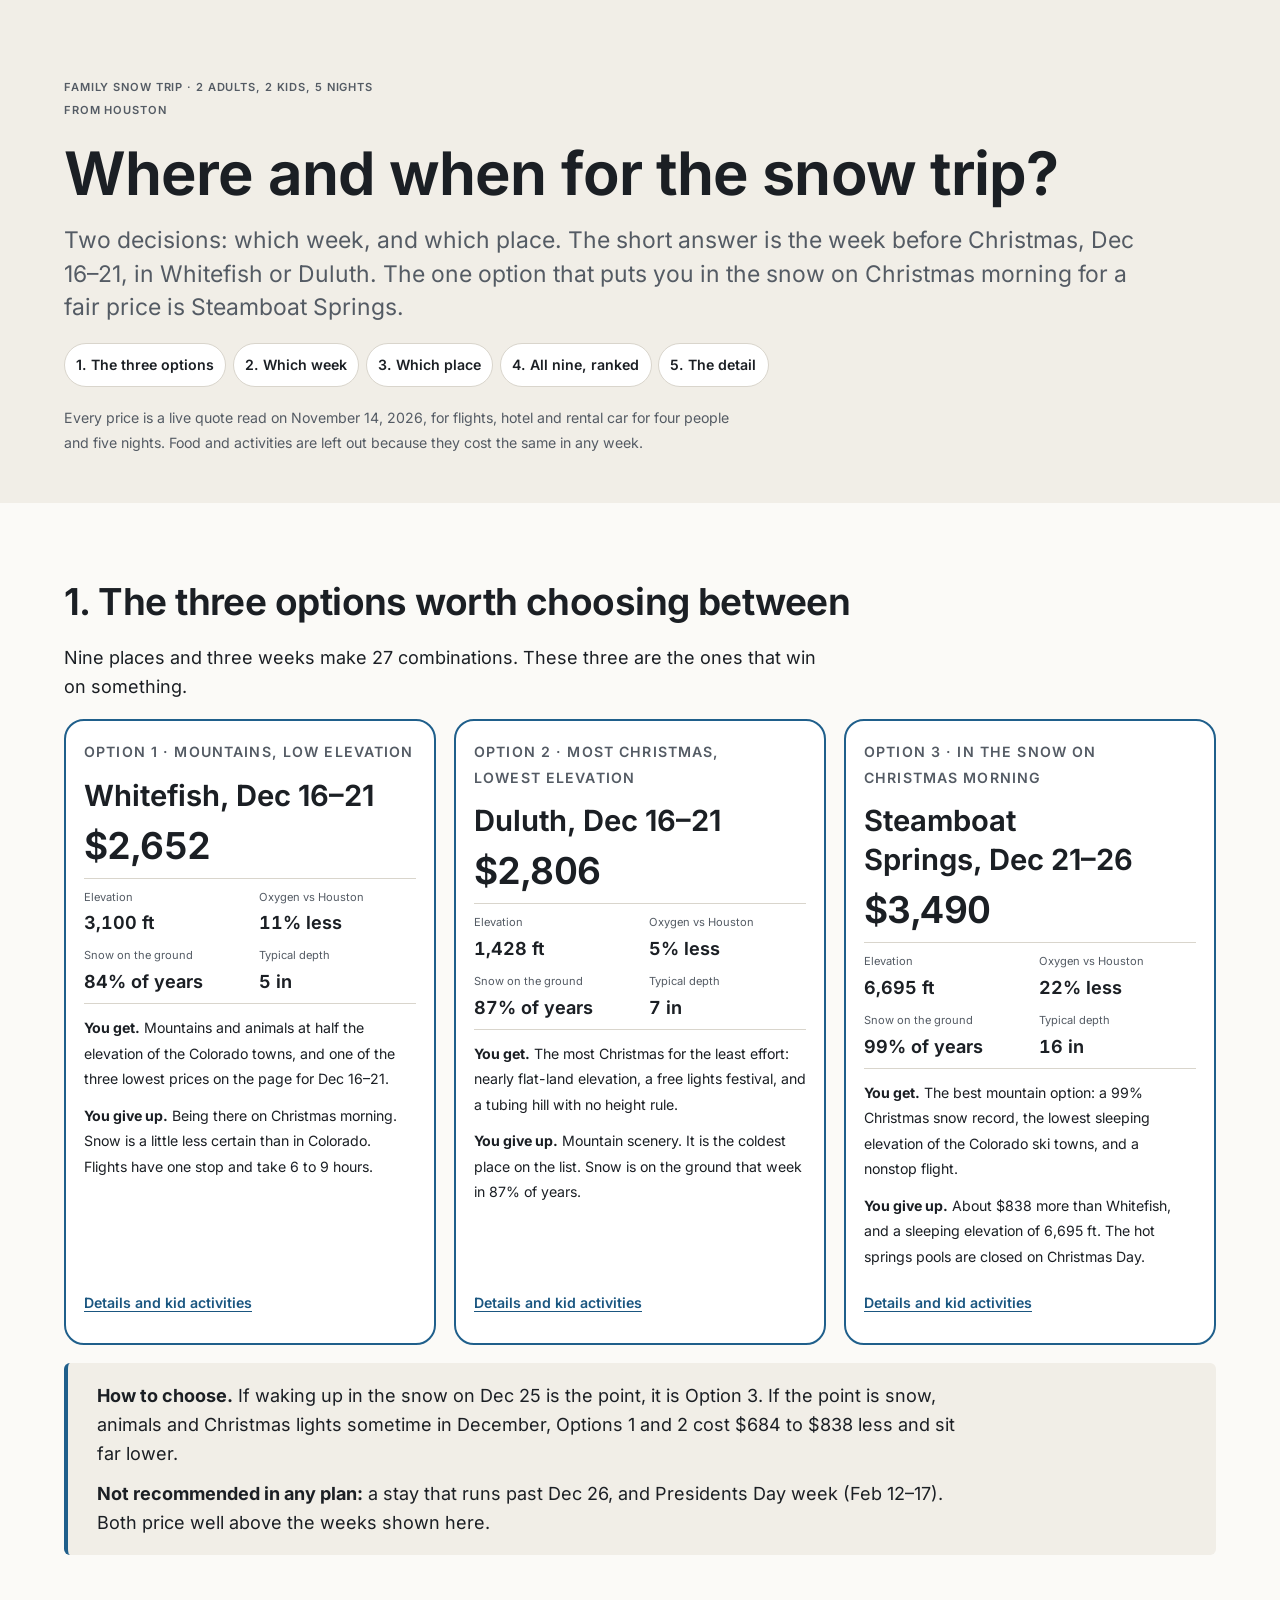
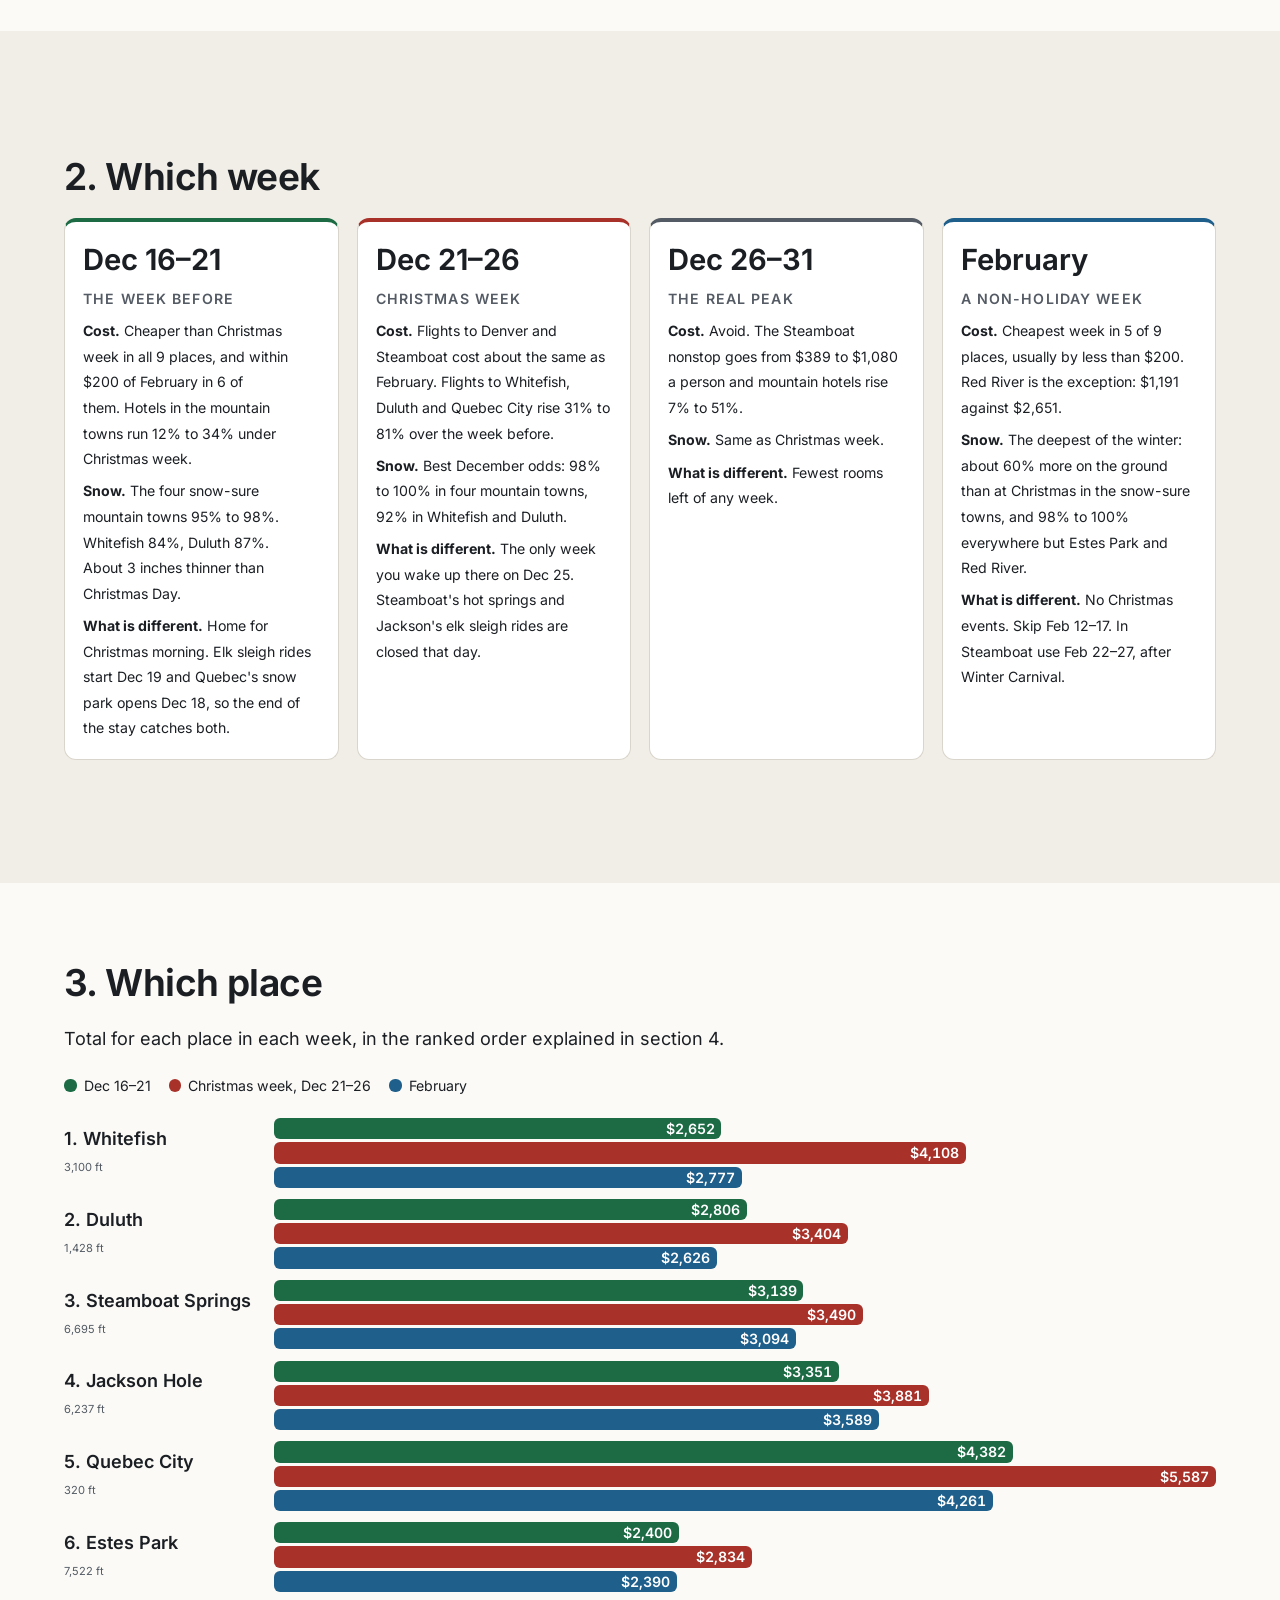
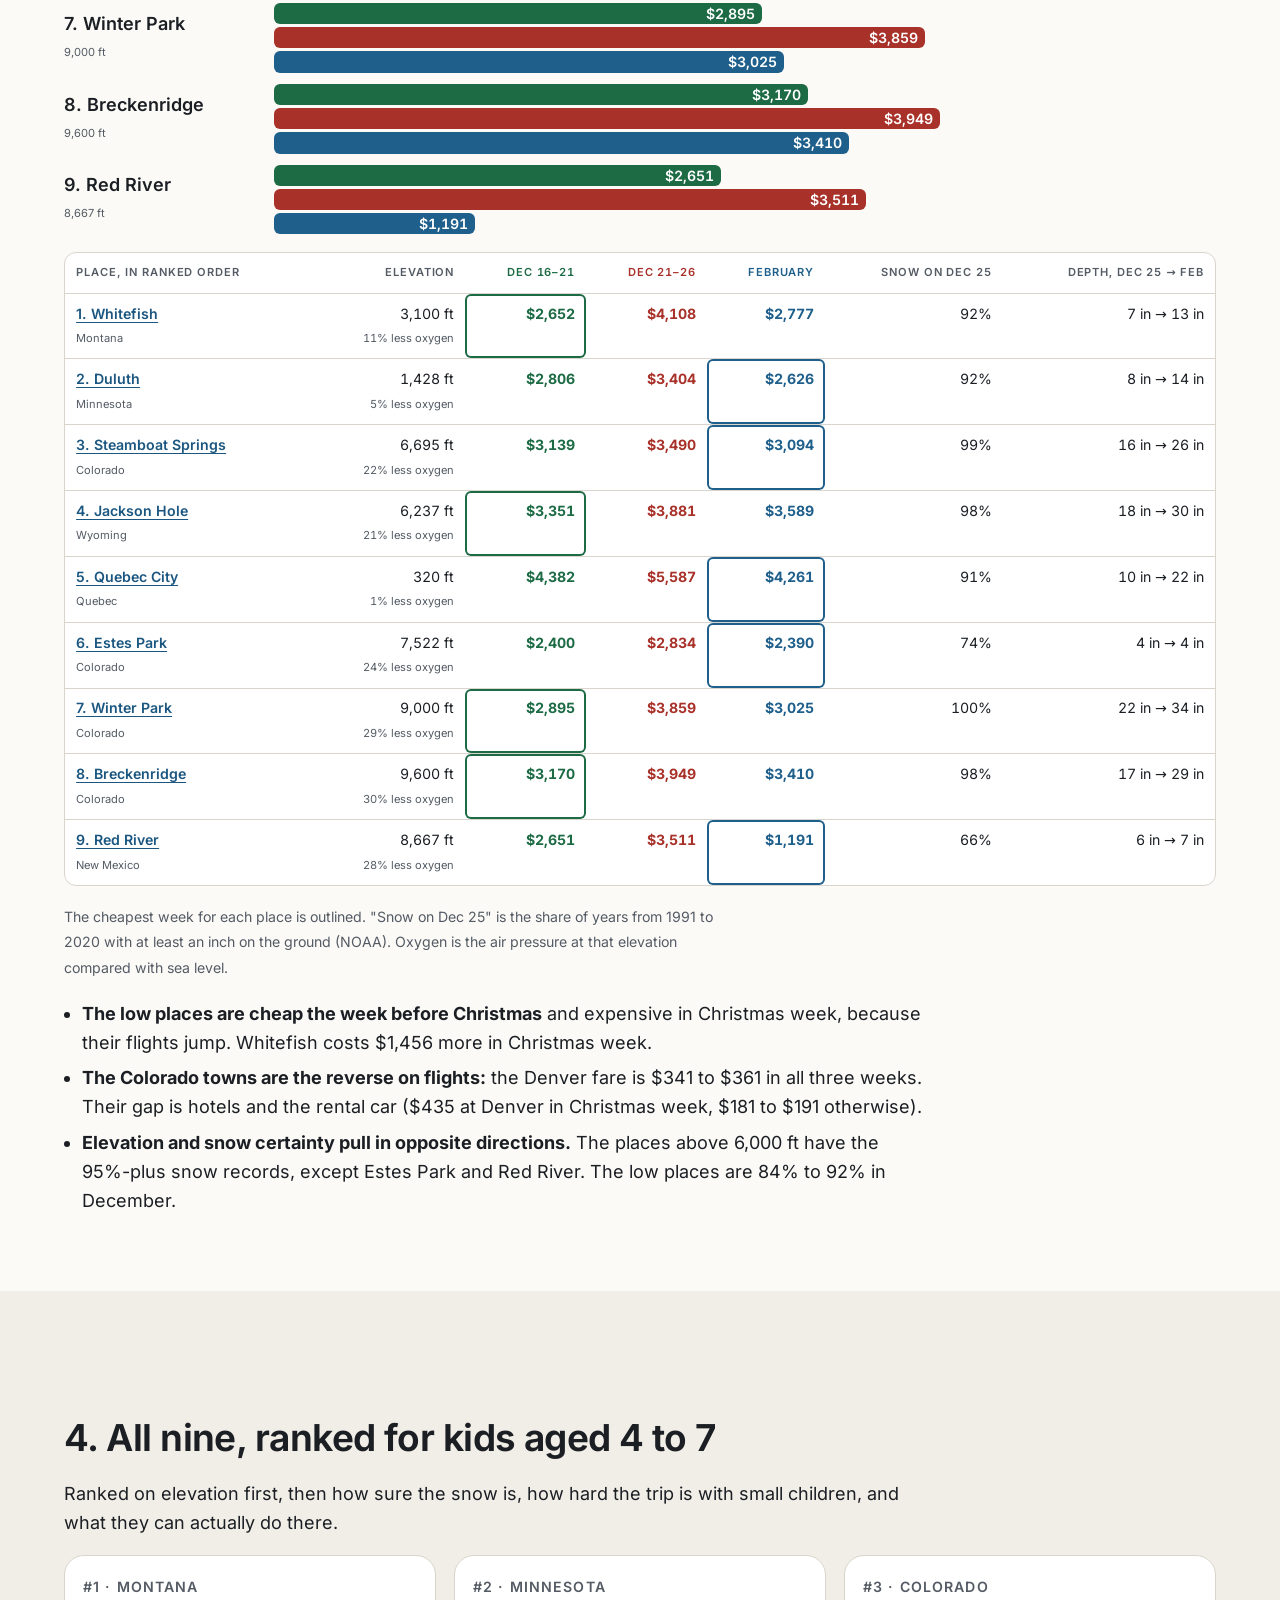
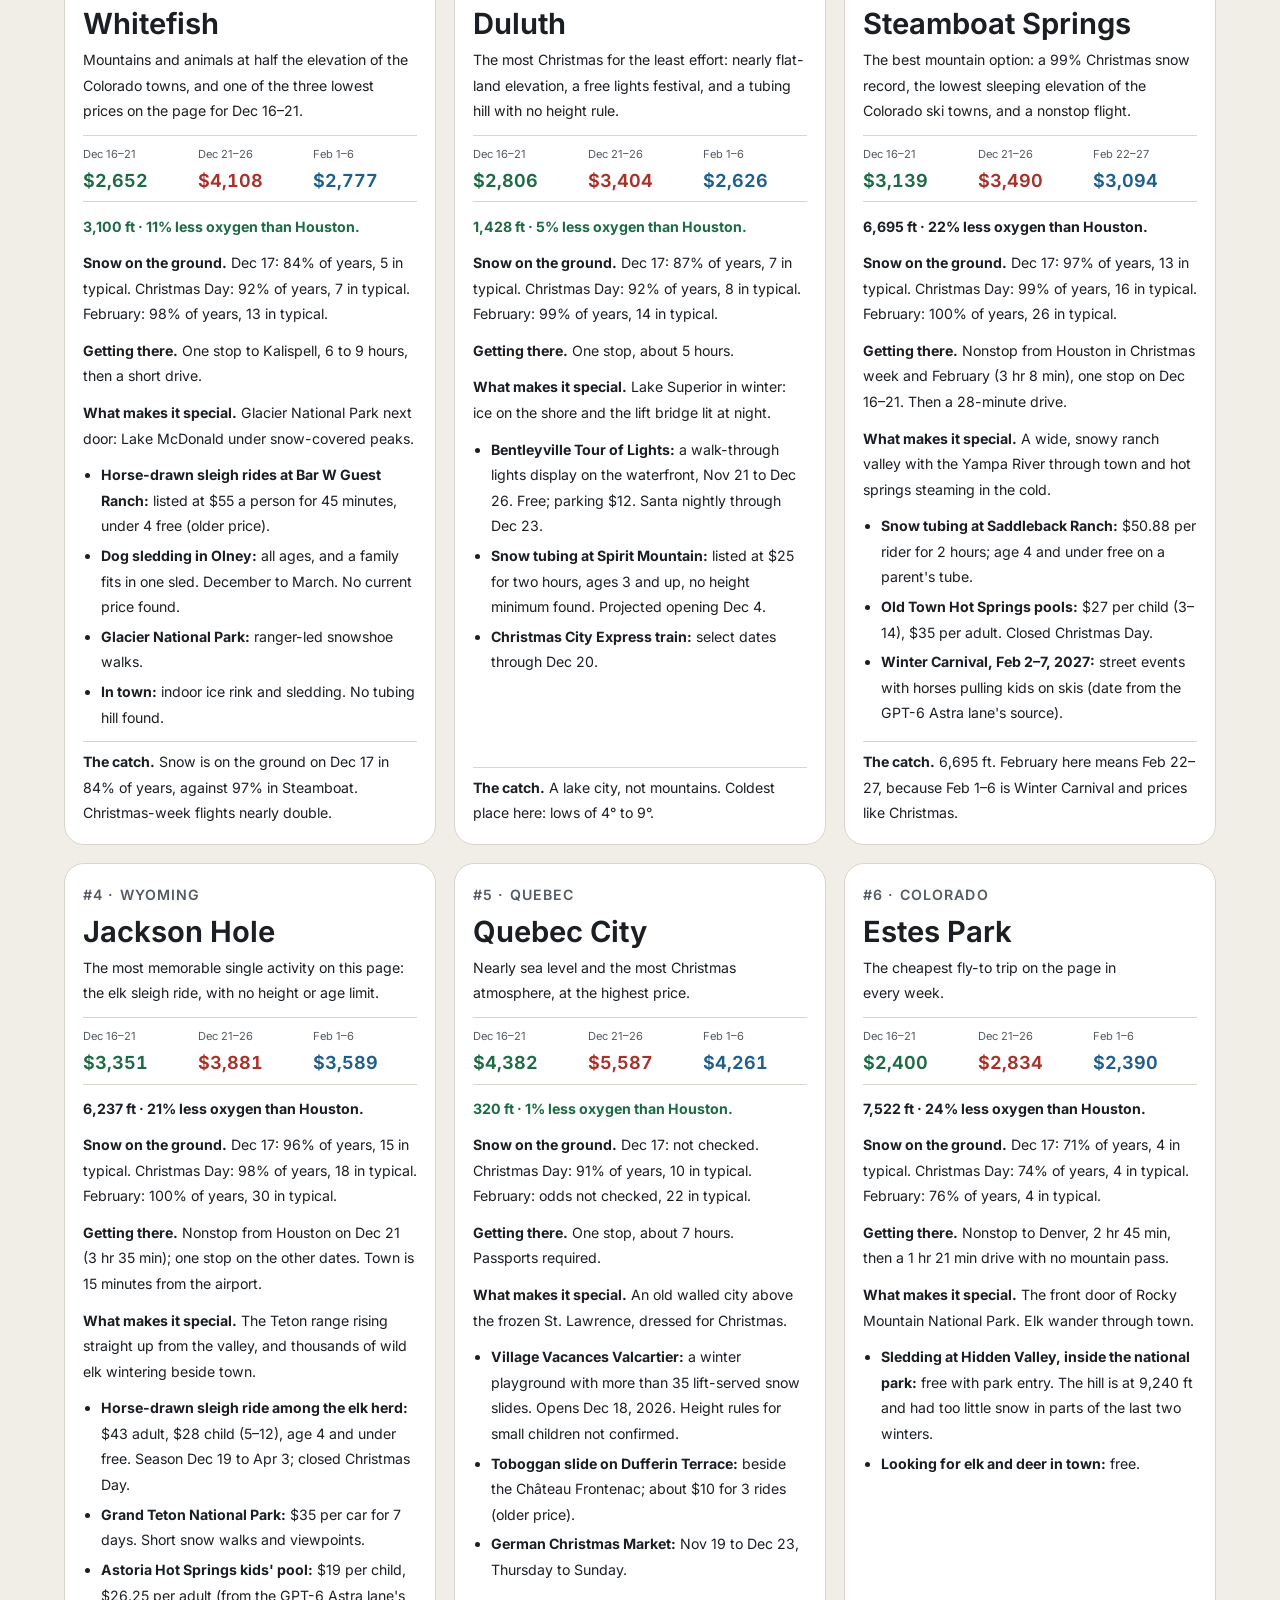
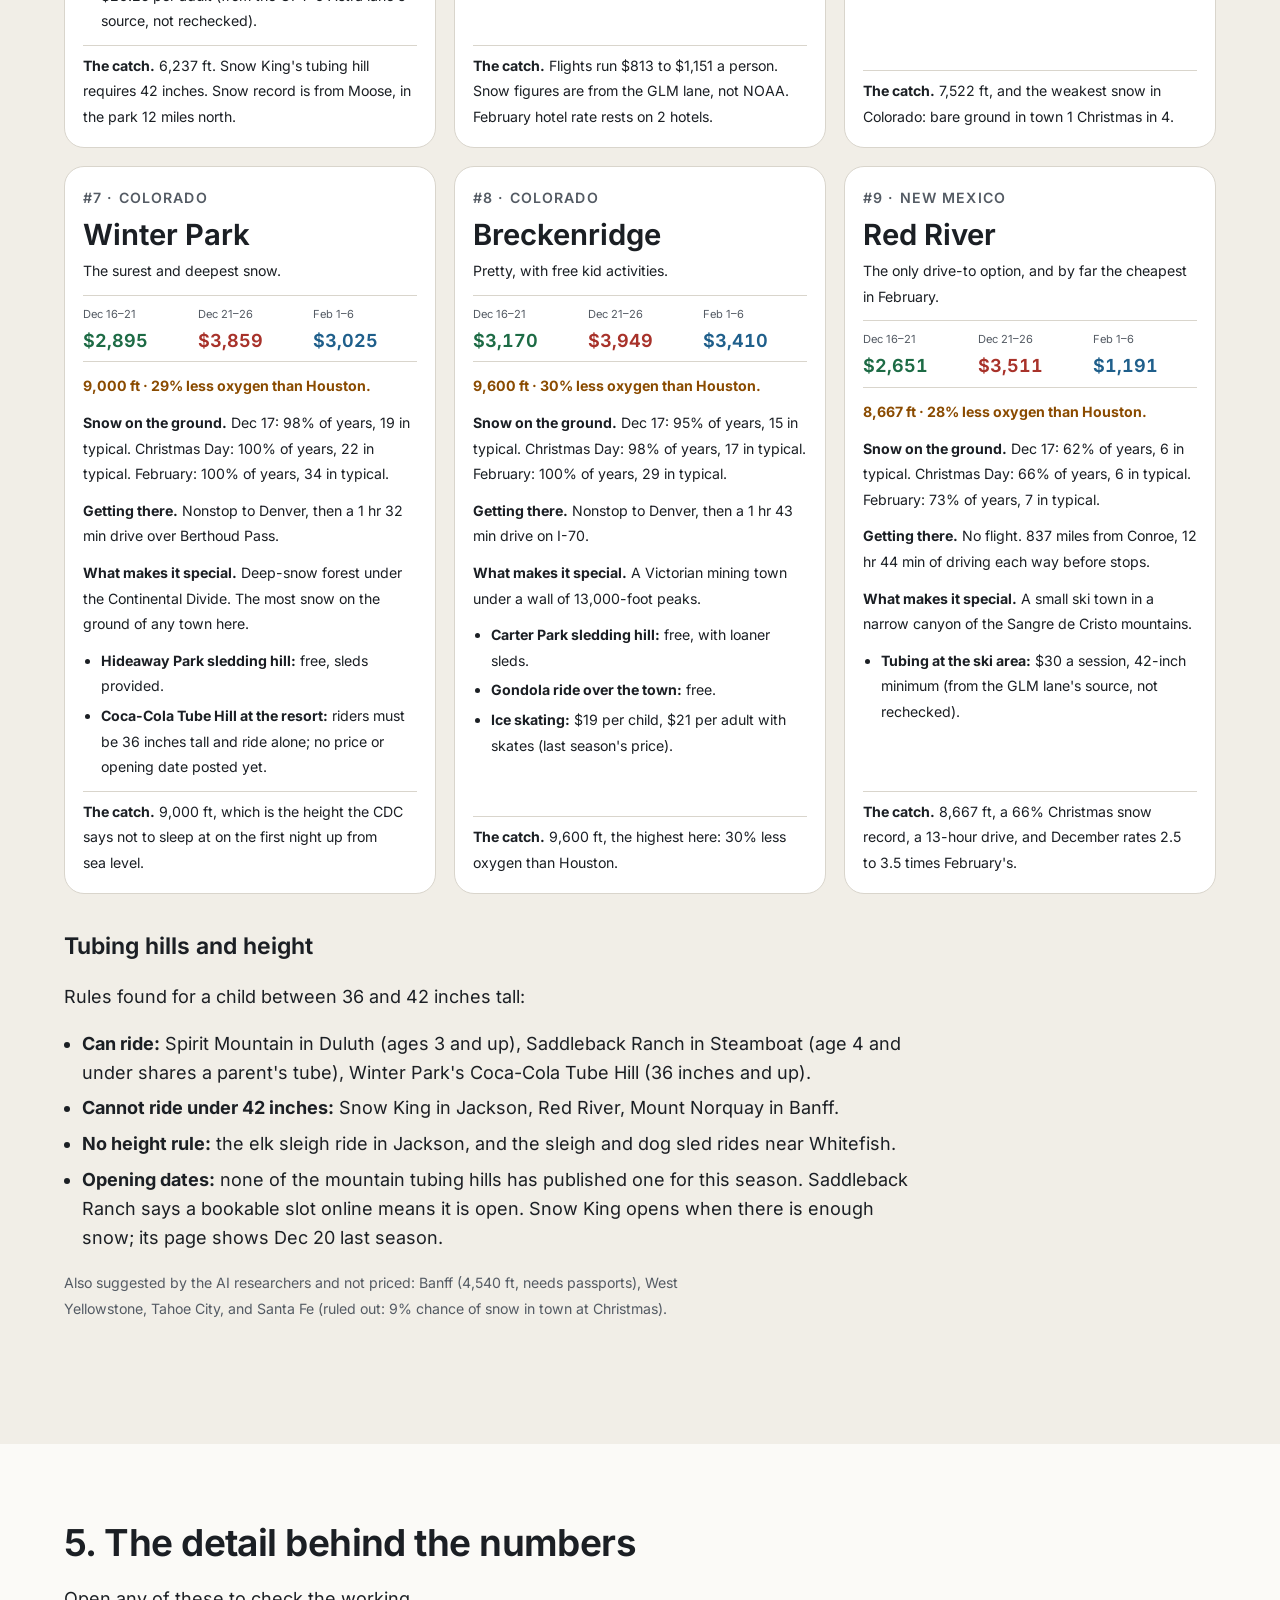
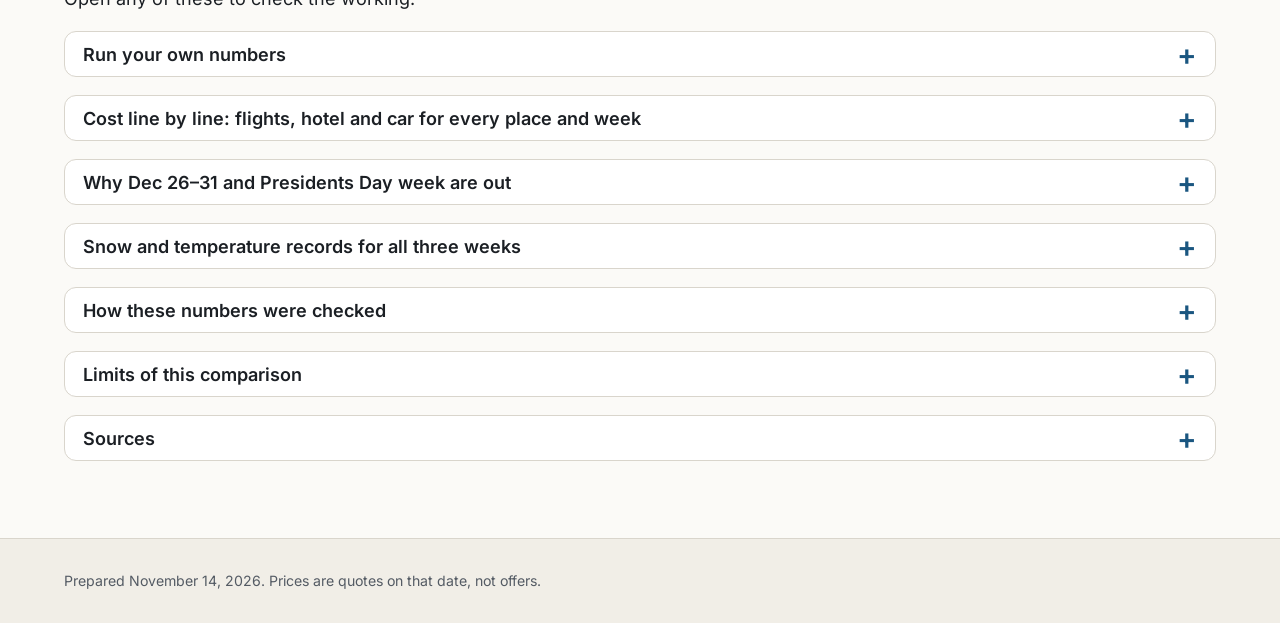
==== commit 478e818b: "Restructure around the two decisions; one chart and one ranking for all nine places Adds Dec 16-21 f" ====
--- a/index.html
+++ b/index.html
@@ -5,8 +5,8 @@
   <meta name="viewport" content="width=device-width, initial-scale=1">
   <meta name="robots" content="noindex, nofollow">
   <meta name="color-scheme" content="light dark">
-  <title>Snow Trip: Christmas or February?</title>
-  <meta name="description" content="Six snow destinations from Houston, priced for Christmas week and for February, with NOAA snow records.">
+  <title>Snow Trip: Where and When?</title>
+  <meta name="description" content="Nine snow destinations from Houston, priced for three weeks, with NOAA snow records and elevation.">
   <link rel="icon" href="icon.svg" type="image/svg+xml">
   <link rel="preload" href="assets/fonts/inter-variable.woff2" as="font" type="font/woff2" crossorigin>
   <link rel="stylesheet" href="styles.css">
@@ -18,644 +18,538 @@
     <section class="hero">
       <div class="container stack">
         <p class="eyebrow">Family snow trip · 2 adults, 2 kids, 5 nights from Houston</p>
-        <h1>Christmas week or February?</h1>
-        <p class="lede">You are both right. February is cheaper everywhere we looked. But the expensive week is the one <em class="strongem">after</em> Christmas, and in Steamboat Springs the week <em class="strongem">before</em> it costs $396 more than February.</p>
-        <ul class="tiles" role="list">
-          <li class="tile"><span class="tile__num">+$396</span><span class="tile__label">What Dec 21–26 costs over Feb 22–27 in Steamboat, for flights, hotel and car (13% more)</span></li>
-          <li class="tile"><span class="tile__num">99%</span><span class="tile__label">Of Christmases with snow on the ground in Steamboat, 1991–2020 (NOAA)</span></li>
-          <li class="tile"><span class="tile__num">$389 → $1,080</span><span class="tile__label">The same nonstop flight to Steamboat if you leave Dec 26 instead of Dec 21</span></li>
-          <li class="tile"><span class="tile__num">16 in → 26 in</span><span class="tile__label">Typical snow on the ground in Steamboat: Christmas Day against February 10 (NOAA)</span></li>
-        </ul>
-        <p class="caption muted">Every price is a live quote read on November 14, 2026. Prices will move; the gaps between weeks are the point.</p>
+        <h1>Where and when for the snow trip?</h1>
+        <p class="lede">Two decisions: which week, and which place. The short answer is the week before Christmas, Dec 16–21, in Whitefish or Duluth. The one option that puts you in the snow on Christmas morning for a fair price is Steamboat Springs.</p>
+        <nav class="jump" aria-label="On this page">
+          <a href="#options">1. The three options</a>
+          <a href="#week">2. Which week</a>
+          <a href="#place">3. Which place</a>
+          <a href="#ranked">4. All nine, ranked</a>
+          <a href="#details">5. The detail</a>
+        </nav>
+        <p class="caption muted">Every price is a live quote read on November 14, 2026, for flights, hotel and rental car for four people and five nights. Food and activities are left out because they cost the same in any week.</p>
       </div>
     </section>
 
-    <section class="section">
+    <section class="section" id="options">
       <div class="container stack">
-        <h2>The recommendation</h2>
+        <h2>1. The three options worth choosing between</h2>
+        <p>Nine places and three weeks make 27 combinations. These three are the ones that win on something.</p>
+        <div class="options">
+        <article class="option">
+          <p class="eyebrow">Option 1 · Mountains, low elevation</p>
+          <h3>Whitefish, Dec 16–21</h3>
+          <p class="option__price">$2,652</p>
+          <dl class="facts">
+            <div><dt>Elevation</dt><dd>3,100 ft</dd></div>
+            <div><dt>Oxygen vs Houston</dt><dd>11% less</dd></div>
+            <div><dt>Snow on the ground</dt><dd>84% of years</dd></div>
+            <div><dt>Typical depth</dt><dd>5 in</dd></div>
+          </dl>
+          <p><strong>You get.</strong> Mountains and animals at half the elevation of the Colorado towns, and one of the three lowest prices on the page for Dec 16–21.</p>
+          <p><strong>You give up.</strong> Being there on Christmas morning. Snow is a little less certain than in Colorado. Flights have one stop and take 6 to 9 hours.</p>
+          <p><a href="#whitefish">Details and kid activities</a></p>
+        </article>
+        <article class="option">
+          <p class="eyebrow">Option 2 · Most Christmas, lowest elevation</p>
+          <h3>Duluth, Dec 16–21</h3>
+          <p class="option__price">$2,806</p>
+          <dl class="facts">
+            <div><dt>Elevation</dt><dd>1,428 ft</dd></div>
+            <div><dt>Oxygen vs Houston</dt><dd>5% less</dd></div>
+            <div><dt>Snow on the ground</dt><dd>87% of years</dd></div>
+            <div><dt>Typical depth</dt><dd>7 in</dd></div>
+          </dl>
+          <p><strong>You get.</strong> The most Christmas for the least effort: nearly flat-land elevation, a free lights festival, and a tubing hill with no height rule.</p>
+          <p><strong>You give up.</strong> Mountain scenery. It is the coldest place on the list. Snow is on the ground that week in 87% of years.</p>
+          <p><a href="#duluth">Details and kid activities</a></p>
+        </article>
+        <article class="option">
+          <p class="eyebrow">Option 3 · In the snow on Christmas morning</p>
+          <h3>Steamboat Springs, Dec 21–26</h3>
+          <p class="option__price">$3,490</p>
+          <dl class="facts">
+            <div><dt>Elevation</dt><dd>6,695 ft</dd></div>
+            <div><dt>Oxygen vs Houston</dt><dd>22% less</dd></div>
+            <div><dt>Snow on the ground</dt><dd>99% of years</dd></div>
+            <div><dt>Typical depth</dt><dd>16 in</dd></div>
+          </dl>
+          <p><strong>You get.</strong> The best mountain option: a 99% Christmas snow record, the lowest sleeping elevation of the Colorado ski towns, and a nonstop flight.</p>
+          <p><strong>You give up.</strong> About $838 more than Whitefish, and a sleeping elevation of 6,695 ft. The hot springs pools are closed on Christmas Day.</p>
+          <p><a href="#steamboat">Details and kid activities</a></p>
+        </article>
+        </div>
         <div class="callout stack stack--tight">
-          <p><strong>Steamboat Springs, Dec 21–26, home on the 26th.</strong> About $3,490 for flights, hotel and car, against $3,094 in late February. The $396 difference buys a white Christmas with a 99% snow record.</p>
-          <p><strong>If the $396 is better spent elsewhere:</strong> the same trip on Feb 22–27 has 10 more inches of snow on the ground and warmer afternoons.</p>
-          <p><strong>If being there on Christmas morning is not the point:</strong> Dec 14–19 is the cheapest snow-sure week priced. Winter Park comes to $2,943 and Jackson Hole to $3,114, both under their February totals.</p>
-          <p><strong>If the trip needs to stay at low elevation:</strong> Duluth ($2,806) or Whitefish ($2,652) for Dec 16–21. Both are 3,100 ft or lower, and both cost far more in Christmas week because of flights.</p>
-          <p><strong>Not recommended in any plan:</strong> any stay that runs past Dec 26, and Presidents Day week (Feb 12–17), which prices like Christmas.</p>
+          <p><strong>How to choose.</strong> If waking up in the snow on Dec 25 is the point, it is Option 3. If the point is snow, animals and Christmas lights sometime in December, Options 1 and 2 cost $684 to $838 less and sit far lower.</p>
+          <p><strong>Not recommended in any plan:</strong> a stay that runs past Dec 26, and Presidents Day week (Feb 12–17). Both price well above the weeks shown here.</p>
         </div>
       </div>
     </section>
 
-    <section class="section">
+    <section class="section section--alt" id="week">
       <div class="container stack">
-        <h2>What each trip costs</h2>
-        <p>Flights, lodging and rental car for four people and five nights. Food and activities cost the same in either week, so they are left out. Lodging is the average of the same hotels in both weeks, before tax.</p>
-        <div class="legend"><span class="key key--x">Christmas week, Dec 21–26</span><span class="key key--f">February</span></div>
+        <h2>2. Which week</h2>
+        <div class="weeks">
+          <article class="week week--pre">
+            <h3>Dec 16–21</h3>
+            <p class="eyebrow">the week before</p>
+            <p><strong>Cost.</strong> Cheaper than Christmas week in all 9 places, and within $200 of February in 6 of them. Hotels in the mountain towns run 12% to 34% under Christmas week.</p>
+            <p><strong>Snow.</strong> The four snow-sure mountain towns 95% to 98%. Whitefish 84%, Duluth 87%. About 3 inches thinner than Christmas Day.</p>
+            <p><strong>What is different.</strong> Home for Christmas morning. Elk sleigh rides start Dec 19 and Quebec's snow park opens Dec 18, so the end of the stay catches both.</p>
+          </article>
+          <article class="week week--x">
+            <h3>Dec 21–26</h3>
+            <p class="eyebrow">Christmas week</p>
+            <p><strong>Cost.</strong> Flights to Denver and Steamboat cost about the same as February. Flights to Whitefish, Duluth and Quebec City rise 31% to 81% over the week before.</p>
+            <p><strong>Snow.</strong> Best December odds: 98% to 100% in four mountain towns, 92% in Whitefish and Duluth.</p>
+            <p><strong>What is different.</strong> The only week you wake up there on Dec 25. Steamboat's hot springs and Jackson's elk sleigh rides are closed that day.</p>
+          </article>
+          <article class="week week--peak">
+            <h3>Dec 26–31</h3>
+            <p class="eyebrow">the real peak</p>
+            <p><strong>Cost.</strong> Avoid. The Steamboat nonstop goes from $389 to $1,080 a person and mountain hotels rise 7% to 51%.</p>
+            <p><strong>Snow.</strong> Same as Christmas week.</p>
+            <p><strong>What is different.</strong> Fewest rooms left of any week.</p>
+          </article>
+          <article class="week week--f">
+            <h3>February</h3>
+            <p class="eyebrow">a non-holiday week</p>
+            <p><strong>Cost.</strong> Cheapest week in 5 of 9 places, usually by less than $200. Red River is the exception: $1,191 against $2,651.</p>
+            <p><strong>Snow.</strong> The deepest of the winter: about 60% more on the ground than at Christmas in the snow-sure towns, and 98% to 100% everywhere but Estes Park and Red River.</p>
+            <p><strong>What is different.</strong> No Christmas events. Skip Feb 12–17. In Steamboat use Feb 22–27, after Winter Carnival.</p>
+          </article>
+        </div>
+      </div>
+    </section>
+
+    <section class="section" id="place">
+      <div class="container stack">
+        <h2>3. Which place</h2>
+        <p>Total for each place in each week, in the ranked order explained in section 4.</p>
+        <div class="legend"><span class="key key--pre">Dec 16–21</span><span class="key key--x">Christmas week, Dec 21–26</span><span class="key key--f">February</span></div>
         <div class="bars" aria-hidden="true">
       <div class="barrow">
-        <div class="barrow__name">Jackson Hole</div>
-        <div class="barrow__bars">
-          <div class="bar bar--x" data-w="98.3"><span>$3,881</span></div>
-          <div class="bar bar--f" data-w="90.9"><span>$3,589</span></div>
+        <div class="barrow__name">1. Whitefish<span class="sub">3,100 ft</span></div>
+        <div class="barrow__bars"><div class="bar bar--pre" data-w="47.5"><span>$2,652</span></div><div class="bar bar--x" data-w="73.5"><span>$4,108</span></div><div class="bar bar--f" data-w="49.7"><span>$2,777</span></div></div>
+      </div>
+      <div class="barrow">
+        <div class="barrow__name">2. Duluth<span class="sub">1,428 ft</span></div>
+        <div class="barrow__bars"><div class="bar bar--pre" data-w="50.2"><span>$2,806</span></div><div class="bar bar--x" data-w="60.9"><span>$3,404</span></div><div class="bar bar--f" data-w="47.0"><span>$2,626</span></div></div>
+      </div>
+      <div class="barrow">
+        <div class="barrow__name">3. Steamboat Springs<span class="sub">6,695 ft</span></div>
+        <div class="barrow__bars"><div class="bar bar--pre" data-w="56.2"><span>$3,139</span></div><div class="bar bar--x" data-w="62.5"><span>$3,490</span></div><div class="bar bar--f" data-w="55.4"><span>$3,094</span></div></div>
+      </div>
+      <div class="barrow">
+        <div class="barrow__name">4. Jackson Hole<span class="sub">6,237 ft</span></div>
+        <div class="barrow__bars"><div class="bar bar--pre" data-w="60.0"><span>$3,351</span></div><div class="bar bar--x" data-w="69.5"><span>$3,881</span></div><div class="bar bar--f" data-w="64.2"><span>$3,589</span></div></div>
+      </div>
+      <div class="barrow">
+        <div class="barrow__name">5. Quebec City<span class="sub">320 ft</span></div>
+        <div class="barrow__bars"><div class="bar bar--pre" data-w="78.4"><span>$4,382</span></div><div class="bar bar--x" data-w="100.0"><span>$5,587</span></div><div class="bar bar--f" data-w="76.3"><span>$4,261</span></div></div>
+      </div>
+      <div class="barrow">
+        <div class="barrow__name">6. Estes Park<span class="sub">7,522 ft</span></div>
+        <div class="barrow__bars"><div class="bar bar--pre" data-w="43.0"><span>$2,400</span></div><div class="bar bar--x" data-w="50.7"><span>$2,834</span></div><div class="bar bar--f" data-w="42.8"><span>$2,390</span></div></div>
+      </div>
+      <div class="barrow">
+        <div class="barrow__name">7. Winter Park<span class="sub">9,000 ft</span></div>
+        <div class="barrow__bars"><div class="bar bar--pre" data-w="51.8"><span>$2,895</span></div><div class="bar bar--x" data-w="69.1"><span>$3,859</span></div><div class="bar bar--f" data-w="54.1"><span>$3,025</span></div></div>
+      </div>
+      <div class="barrow">
+        <div class="barrow__name">8. Breckenridge<span class="sub">9,600 ft</span></div>
+        <div class="barrow__bars"><div class="bar bar--pre" data-w="56.7"><span>$3,170</span></div><div class="bar bar--x" data-w="70.7"><span>$3,949</span></div><div class="bar bar--f" data-w="61.0"><span>$3,410</span></div></div>
+      </div>
+      <div class="barrow">
+        <div class="barrow__name">9. Red River<span class="sub">8,667 ft</span></div>
+        <div class="barrow__bars"><div class="bar bar--pre" data-w="47.4"><span>$2,651</span></div><div class="bar bar--x" data-w="62.8"><span>$3,511</span></div><div class="bar bar--f" data-w="21.3"><span>$1,191</span></div></div>
+      </div>
         </div>
-        <div class="barrow__diff">+$292</div>
-      </div>
-      <div class="barrow">
-        <div class="barrow__name">Steamboat Springs</div>
-        <div class="barrow__bars">
-          <div class="bar bar--x" data-w="88.4"><span>$3,490</span></div>
-          <div class="bar bar--f" data-w="78.3"><span>$3,094</span></div>
-        </div>
-        <div class="barrow__diff">+$396</div>
-      </div>
-      <div class="barrow">
-        <div class="barrow__name">Estes Park</div>
-        <div class="barrow__bars">
-          <div class="bar bar--x" data-w="71.8"><span>$2,834</span></div>
-          <div class="bar bar--f" data-w="60.5"><span>$2,390</span></div>
-        </div>
-        <div class="barrow__diff">+$444</div>
-      </div>
-      <div class="barrow">
-        <div class="barrow__name">Breckenridge</div>
-        <div class="barrow__bars">
-          <div class="bar bar--x" data-w="100.0"><span>$3,949</span></div>
-          <div class="bar bar--f" data-w="86.4"><span>$3,410</span></div>
-        </div>
-        <div class="barrow__diff">+$539</div>
-      </div>
-      <div class="barrow">
-        <div class="barrow__name">Winter Park</div>
-        <div class="barrow__bars">
-          <div class="bar bar--x" data-w="97.7"><span>$3,859</span></div>
-          <div class="bar bar--f" data-w="76.6"><span>$3,025</span></div>
-        </div>
-        <div class="barrow__diff">+$834</div>
-      </div>
-      <div class="barrow">
-        <div class="barrow__name">Red River</div>
-        <div class="barrow__bars">
-          <div class="bar bar--x" data-w="88.9"><span>$3,511</span></div>
-          <div class="bar bar--f" data-w="30.2"><span>$1,191</span></div>
-        </div>
-        <div class="barrow__diff">+$2,320</div>
-      </div>
-        </div>
-        <div class="tablewrap" tabindex="0" role="region" aria-label="Cost by destination, Christmas week against February">
+        <div class="tablewrap" tabindex="0" role="region" aria-label="All nine places: elevation, cost by week and snow">
           <table class="num">
-            <thead>
-              <tr><th rowspan="2" scope="col">Destination</th><th colspan="4" scope="colgroup" class="x">Christmas week · Dec 21–26</th><th colspan="4" scope="colgroup" class="f">February</th><th rowspan="2" scope="col">Christmas costs more by</th></tr>
-              <tr><th scope="col">Travel</th><th scope="col">Lodging</th><th scope="col">Car</th><th scope="col">Total</th><th scope="col">Travel</th><th scope="col">Lodging</th><th scope="col">Car</th><th scope="col">Total</th></tr>
-            </thead>
+            <thead><tr><th scope="col">Place, in ranked order</th><th scope="col">Elevation</th><th scope="col" class="pre">Dec 16–21</th><th scope="col" class="x">Dec 21–26</th><th scope="col" class="f">February</th><th scope="col">Snow on Dec 25</th><th scope="col">Depth, Dec 25 → Feb</th></tr></thead>
             <tbody>
         <tr>
-          <th scope="row">Steamboat Springs<span class="sub">Colorado · Feb 22–27</span></th>
-          <td>$1,556<span class="sub">Flights</span></td>
-          <td>$1,630<span class="sub">$326 × 5</span></td>
-          <td>$304</td>
-          <td class="tot x">$3,490</td>
-          <td>$1,516</td>
-          <td>$1,255<span class="sub">$251 × 5</span></td>
-          <td>$323</td>
-          <td class="tot f">$3,094</td>
-          <td class="diff">+$396<span class="sub">+13%</span></td>
-        </tr>
-        <tr>
-          <th scope="row">Jackson Hole<span class="sub">Wyoming · Feb 1–6</span></th>
-          <td>$2,156<span class="sub">Flights</span></td>
-          <td>$1,410<span class="sub">$282 × 5</span></td>
-          <td>$315</td>
-          <td class="tot x">$3,881</td>
-          <td>$2,156</td>
-          <td>$1,220<span class="sub">$244 × 5</span></td>
-          <td>$213</td>
-          <td class="tot f">$3,589</td>
-          <td class="diff">+$292<span class="sub">+8%</span></td>
-        </tr>
-        <tr>
-          <th scope="row">Estes Park<span class="sub">Colorado · Feb 1–6</span></th>
-          <td>$1,444<span class="sub">Flights</span></td>
-          <td>$955<span class="sub">$191 × 5</span></td>
-          <td>$435</td>
-          <td class="tot x">$2,834</td>
-          <td>$1,444</td>
-          <td>$765<span class="sub">$153 × 5</span></td>
-          <td>$181</td>
-          <td class="tot f">$2,390</td>
-          <td class="diff">+$444<span class="sub">+19%</span></td>
-        </tr>
-        <tr>
-          <th scope="row">Breckenridge<span class="sub">Colorado · Feb 1–6</span></th>
-          <td>$1,444<span class="sub">Flights</span></td>
-          <td>$2,070<span class="sub">$414 × 5</span></td>
-          <td>$435</td>
-          <td class="tot x">$3,949</td>
-          <td>$1,444</td>
-          <td>$1,785<span class="sub">$357 × 5</span></td>
-          <td>$181</td>
-          <td class="tot f">$3,410</td>
-          <td class="diff">+$539<span class="sub">+16%</span></td>
-        </tr>
-        <tr>
-          <th scope="row">Winter Park<span class="sub">Colorado · Feb 1–6</span></th>
-          <td>$1,444<span class="sub">Flights</span></td>
-          <td>$1,980<span class="sub">$396 × 5</span></td>
-          <td>$435</td>
-          <td class="tot x">$3,859</td>
-          <td>$1,444</td>
-          <td>$1,400<span class="sub">$280 × 5</span></td>
-          <td>$181</td>
-          <td class="tot f">$3,025</td>
-          <td class="diff">+$834<span class="sub">+28%</span></td>
-        </tr>
-        <tr>
-          <th scope="row">Red River<span class="sub">New Mexico · Feb 1–6</span></th>
-          <td>$251<span class="sub">Gas</span></td>
-          <td>$3,260<span class="sub">$652 × 5</span></td>
-          <td>—</td>
-          <td class="tot x">$3,511</td>
-          <td>$251</td>
-          <td>$940<span class="sub">$188 × 5</span></td>
-          <td>—</td>
-          <td class="tot f">$1,191</td>
-          <td class="diff">+$2,320<span class="sub">+195%</span></td>
+          <th scope="row"><a href="#whitefish">1. Whitefish</a><span class="sub">Montana</span></th>
+          <td>3,100 ft<span class="sub">11% less oxygen</span></td>
+          <td class="tot pre best">$2,652</td><td class="tot x">$4,108</td><td class="tot f">$2,777</td>
+          <td>92%</td>
+          <td>7 in → 13 in</td>
+        </tr>
+        <tr>
+          <th scope="row"><a href="#duluth">2. Duluth</a><span class="sub">Minnesota</span></th>
+          <td>1,428 ft<span class="sub">5% less oxygen</span></td>
+          <td class="tot pre">$2,806</td><td class="tot x">$3,404</td><td class="tot f best">$2,626</td>
+          <td>92%</td>
+          <td>8 in → 14 in</td>
+        </tr>
+        <tr>
+          <th scope="row"><a href="#steamboat">3. Steamboat Springs</a><span class="sub">Colorado</span></th>
+          <td>6,695 ft<span class="sub">22% less oxygen</span></td>
+          <td class="tot pre">$3,139</td><td class="tot x">$3,490</td><td class="tot f best">$3,094</td>
+          <td>99%</td>
+          <td>16 in → 26 in</td>
+        </tr>
+        <tr>
+          <th scope="row"><a href="#jackson">4. Jackson Hole</a><span class="sub">Wyoming</span></th>
+          <td>6,237 ft<span class="sub">21% less oxygen</span></td>
+          <td class="tot pre best">$3,351</td><td class="tot x">$3,881</td><td class="tot f">$3,589</td>
+          <td>98%</td>
+          <td>18 in → 30 in</td>
+        </tr>
+        <tr>
+          <th scope="row"><a href="#quebec">5. Quebec City</a><span class="sub">Quebec</span></th>
+          <td>320 ft<span class="sub">1% less oxygen</span></td>
+          <td class="tot pre">$4,382</td><td class="tot x">$5,587</td><td class="tot f best">$4,261</td>
+          <td>91%</td>
+          <td>10 in → 22 in</td>
+        </tr>
+        <tr>
+          <th scope="row"><a href="#estes">6. Estes Park</a><span class="sub">Colorado</span></th>
+          <td>7,522 ft<span class="sub">24% less oxygen</span></td>
+          <td class="tot pre">$2,400</td><td class="tot x">$2,834</td><td class="tot f best">$2,390</td>
+          <td>74%</td>
+          <td>4 in → 4 in</td>
+        </tr>
+        <tr>
+          <th scope="row"><a href="#winterpark">7. Winter Park</a><span class="sub">Colorado</span></th>
+          <td>9,000 ft<span class="sub">29% less oxygen</span></td>
+          <td class="tot pre best">$2,895</td><td class="tot x">$3,859</td><td class="tot f">$3,025</td>
+          <td>100%</td>
+          <td>22 in → 34 in</td>
+        </tr>
+        <tr>
+          <th scope="row"><a href="#breck">8. Breckenridge</a><span class="sub">Colorado</span></th>
+          <td>9,600 ft<span class="sub">30% less oxygen</span></td>
+          <td class="tot pre best">$3,170</td><td class="tot x">$3,949</td><td class="tot f">$3,410</td>
+          <td>98%</td>
+          <td>17 in → 29 in</td>
+        </tr>
+        <tr>
+          <th scope="row"><a href="#redriver">9. Red River</a><span class="sub">New Mexico</span></th>
+          <td>8,667 ft<span class="sub">28% less oxygen</span></td>
+          <td class="tot pre">$2,651</td><td class="tot x">$3,511</td><td class="tot f best">$1,191</td>
+          <td>66%</td>
+          <td>6 in → 7 in</td>
         </tr>
             </tbody>
           </table>
         </div>
+        <p class="caption muted">The cheapest week for each place is outlined. "Snow on Dec 25" is the share of years from 1991 to 2020 with at least an inch on the ground (NOAA). Oxygen is the air pressure at that elevation compared with sea level.</p>
         <ul class="notes">
-          <li><strong>Flights cost the same in both weeks.</strong> Houston to Denver on United is $361 either way. The gap is lodging and the rental car.</li>
-          <li><strong>Rental cars at Denver are the surprise:</strong> $435 for Christmas week against $181 in February.</li>
-          <li><strong>February won at most hotels, not all.</strong> Of the 50 hotels compared, 40 were cheaper in February.</li>
-          <li><strong>Steamboat in February means Feb 22–27.</strong> Feb 1–6 is Winter Carnival, when the same hotels averaged $379 a night against $375 at Christmas.</li>
-          <li><strong>Red River is a drive:</strong> 837 miles each way, with gas at 20 mpg and $3.00 a gallon.</li>
+          <li><strong>The low places are cheap the week before Christmas</strong> and expensive in Christmas week, because their flights jump. Whitefish costs $1,456 more in Christmas week.</li>
+          <li><strong>The Colorado towns are the reverse on flights:</strong> the Denver fare is $341 to $361 in all three weeks. Their gap is hotels and the rental car ($435 at Denver in Christmas week, $181 to $191 otherwise).</li>
+          <li><strong>Elevation and snow certainty pull in opposite directions.</strong> The places above 6,000 ft have the 95%-plus snow records, except Estes Park and Red River. The low places are 84% to 92% in December.</li>
         </ul>
       </div>
     </section>
 
-    <section class="section section--alt">
+    <section class="section section--alt" id="ranked">
       <div class="container stack">
-        <h2>The week that is really peak season</h2>
-        <p>Peak pricing starts on December 26. Staying Dec 26–31 instead of Dec 21–26 changes the same trip like this:</p>
-        <div class="tablewrap" tabindex="0" role="region" aria-label="Dec 21 to 26 against Dec 26 to 31">
-          <table class="num">
-            <thead><tr><th scope="col">Destination</th><th scope="col">Hotel per night</th><th scope="col">Flight per person</th><th scope="col">Places still bookable</th></tr></thead>
-            <tbody>
-        <tr>
-          <th scope="row">Steamboat Springs</th>
-          <td>$365 → $481<span class="sub">+32% a night</span></td>
-          <td>$389 → $1,080</td>
-          <td>287 → 142</td>
-        </tr>
-        <tr>
-          <th scope="row">Jackson Hole</th>
-          <td>$281 → $351<span class="sub">+25% a night</span></td>
-          <td>$539 → $815</td>
-          <td>32 → 31</td>
-        </tr>
-        <tr>
-          <th scope="row">Estes Park</th>
-          <td>$170 → $187<span class="sub">+10% a night</span></td>
-          <td>$361 → $389</td>
-          <td>203 → 179</td>
-        </tr>
-        <tr>
-          <th scope="row">Breckenridge</th>
-          <td>$352 → $531<span class="sub">+51% a night</span></td>
-          <td>$361 → $389</td>
-          <td>329 → 240</td>
-        </tr>
-        <tr>
-          <th scope="row">Winter Park</th>
-          <td>$440 → $593<span class="sub">+35% a night</span></td>
-          <td>$361 → $389</td>
-          <td>186 → 123</td>
-        </tr>
-        <tr>
-          <th scope="row">Red River</th>
-          <td>$492 → $527<span class="sub">+7% a night</span></td>
-          <td>—</td>
-          <td>33 → 12</td>
-        </tr>
-            </tbody>
-          </table>
-        </div>
-        <p class="caption muted">Hotel rates are averages of the same hotels in both weeks. Flights are United nonstop from Houston. "Places still bookable" is Booking.com's count for a family of four. Each comparison uses the hotels listed in both of its weeks, so the Dec 21–26 rate here differs a little from the cost table above.</p>
-        <h3>The February week to skip</h3>
-        <p>Presidents Day week, Feb 12–17, prices like Christmas: the same 11 Steamboat hotels averaged $396 a night for Feb 12–17 against $339 for Dec 21–26, and the nonstop flight is $546 against $389.</p>
-      </div>
-    </section>
-
-    <section class="section">
-      <div class="container stack">
-        <h2>A third option: the week before, Dec 14–19</h2>
-        <p>With no school calendar to work around, the week before Christmas week is open. The same hotels cost 16% to 54% less than Dec 21–26, and Denver rental cars drop from $435 to $174. You would be home for Christmas morning instead of waking up in the snow.</p>
-        <div class="tablewrap" tabindex="0" role="region" aria-label="Dec 14 to 19 against Christmas week and February">
-          <table class="num">
-            <thead><tr><th scope="col">Destination</th><th scope="col">Dec 14–19 total</th><th scope="col">Against Dec 21–26</th><th scope="col">Against February</th><th scope="col">Years with snow on Dec 17</th><th scope="col">Typical depth Dec 17</th></tr></thead>
-            <tbody>
-        <tr>
-          <th scope="row">Steamboat Springs<span class="sub">No nonstop that week: one stop on United</span></th>
-          <td class="tot">$3,121<span class="sub">hotel $158 a night</span></td>
-          <td>−$369</td>
-          <td>+$27</td>
-          <td>97%<span class="sub">99% on Dec 25</span></td>
-          <td>13 in<span class="sub">16 in on Dec 25</span></td>
-        </tr>
-        <tr>
-          <th scope="row">Jackson Hole<span class="sub">One stop. Elk sleigh rides do not start until Dec 19</span></th>
-          <td class="tot">$3,114<span class="sub">hotel $188 a night</span></td>
-          <td>−$767</td>
-          <td>−$475</td>
-          <td>96%<span class="sub">98% on Dec 25</span></td>
-          <td>15 in<span class="sub">18 in on Dec 25</span></td>
-        </tr>
-        <tr>
-          <th scope="row">Estes Park</th>
-          <td class="tot">$2,358<span class="sub">hotel $148 a night</span></td>
-          <td>−$476</td>
-          <td>−$32</td>
-          <td>71%<span class="sub">74% on Dec 25</span></td>
-          <td>4 in<span class="sub">4 in on Dec 25</span></td>
-        </tr>
-        <tr>
-          <th scope="row">Breckenridge<span class="sub">Only 3 hotels matched</span></th>
-          <td class="tot">$2,958<span class="sub">hotel $268 a night</span></td>
-          <td>−$991</td>
-          <td>−$452</td>
-          <td>95%<span class="sub">98% on Dec 25</span></td>
-          <td>15 in<span class="sub">17 in on Dec 25</span></td>
-        </tr>
-        <tr>
-          <th scope="row">Winter Park</th>
-          <td class="tot">$2,943<span class="sub">hotel $265 a night</span></td>
-          <td>−$916</td>
-          <td>−$82</td>
-          <td>98%<span class="sub">100% on Dec 25</span></td>
-          <td>19 in<span class="sub">22 in on Dec 25</span></td>
-        </tr>
-        <tr>
-          <th scope="row">Red River</th>
-          <td class="tot">$1,756<span class="sub">hotel $301 a night</span></td>
-          <td>−$1,755</td>
-          <td>+$565</td>
-          <td>62%<span class="sub">66% on Dec 25</span></td>
-          <td>6 in<span class="sub">6 in on Dec 25</span></td>
-        </tr>
-            </tbody>
-          </table>
-        </div>
-        <ul class="notes">
-          <li><strong>Every fly-to destination except Steamboat comes out cheaper than February,</strong> Jackson Hole by the most ($475). Against Christmas week, Jackson Hole saves $767.</li>
-          <li><strong>Steamboat saves less than its hotels suggest.</strong> Hotels fall from $340 to $158 a night, but the nonstop flight is not on sale that week and the one-stop fare is $522 a person, against $389 nonstop on Dec 21.</li>
-          <li><strong>Snow is up to 3 inches thinner than on Christmas Day</strong> and the odds of snow on the ground are 1 to 4 points lower. In a low-snow year Steamboat has 8 inches on Dec 17.</li>
-          <li><strong>Not everything is open yet.</strong> Jackson's elk sleigh rides start Dec 19. Check opening dates for tubing hills before booking.</li>
-        </ul>
-      </div>
-    </section>
-
-    <section class="section section--alt">
-      <div class="container stack">
-        <h2>Staying low: snow without the altitude</h2>
-        <p>Every town above sits at 6,200 ft or higher, where each breath carries 21% to 30% less oxygen than in Houston. These three have a strong snow record at 3,100 ft or lower. Same method: four people, five nights, flights, the same hotels in each week, and a rental car.</p>
-        <div class="tablewrap" tabindex="0" role="region" aria-label="Low-elevation destinations by week">
-          <table class="num">
-            <thead><tr><th scope="col">Destination</th><th scope="col">Dec 16–21</th><th scope="col" class="x">Christmas week · Dec 21–26</th><th scope="col" class="f">Feb 1–6</th></tr></thead>
-            <tbody>
-        <tr>
-          <th scope="row">Duluth, Minnesota<span class="sub">1,428 ft · 5% less oxygen than Houston</span></th>
-          <td class="tot">$2,806<span class="sub">$378 fare · $205 a night</span><span class="sub">snow 87% · 7 in</span></td><td class="tot">$3,404<span class="sub">$586 fare · $160 a night</span><span class="sub">snow 92% · 8 in</span></td><td class="tot">$2,626<span class="sub">$378 fare · $169 a night</span><span class="sub">snow 99% · 14 in</span></td>
-        </tr>
-        <tr>
-          <th scope="row">Whitefish, Montana<span class="sub">3,100 ft · 11% less oxygen than Houston</span></th>
-          <td class="tot">$2,652<span class="sub">$419 fare · $160 a night</span><span class="sub">snow 84% · 5 in</span></td><td class="tot">$4,108<span class="sub">$757 fare · $179 a night</span><span class="sub">snow 92% · 7 in</span></td><td class="tot">$2,777<span class="sub">$419 fare · $185 a night</span><span class="sub">snow 98% · 13 in</span></td>
-        </tr>
-        <tr>
-          <th scope="row">Quebec City, Quebec<span class="sub">320 ft · 1% less oxygen than Houston</span></th>
-          <td class="tot">$4,382<span class="sub">$877 fare · $146 a night</span><span class="sub">snow not checked</span></td><td class="tot">$5,587<span class="sub">$1,151 fare · $154 a night</span><span class="sub">snow 91% · 10 in</span></td><td class="tot">$4,261<span class="sub">$813 fare · $169 a night</span><span class="sub">snow about 22 in</span></td>
-        </tr>
-            </tbody>
-          </table>
-        </div>
-        <p class="caption muted">Snow is NOAA's share of years with snow on the ground and the typical depth on Dec 17, Dec 25 and Feb 10. Quebec City is not in NOAA's data; its figures come from the GLM lane's station records and were not rechecked. Its February hotel rate rests on only 2 matched hotels.</p>
-        <ul class="notes">
-          <li><strong>Here Christmas week costs far more, and the reason is flights.</strong> Fares to these small airports jump for Dec 21–26: Duluth $378 to $586, Whitefish $419 to $757. Whitefish costs $1,456 more in Christmas week than the week before.</li>
-          <li><strong>The week before Christmas is the value week.</strong> Duluth is $2,806 and Whitefish $2,652 for Dec 16–21, both under any Colorado total on this page except Estes Park.</li>
-          <li><strong>Snow is less certain in mid-December than in the mountains:</strong> 84% to 87% of years on Dec 17, with 5 to 7 inches typical. By February it is 98% or better.</li>
-          <li><strong>Quebec City is the lowest and the most expensive:</strong> flights run $813 to $1,151 a person, and passports are needed.</li>
-        </ul>
+        <h2>4. All nine, ranked for kids aged 4 to 7</h2>
+        <p>Ranked on elevation first, then how sure the snow is, how hard the trip is with small children, and what they can actually do there.</p>
         <div class="places">
-          <article class="place">
-            <header class="place__head"><p class="eyebrow">Minnesota · 1,428 ft</p><h3>Duluth</h3><p>The most Christmas for the least effort: a lakefront city with a free lights festival and a tubing hill with no height rule.</p></header>
-            <ul class="kidlist">
-              <li><strong>Bentleyville Tour of Lights.</strong> A walk-through lights display on the Lake Superior waterfront, Nov 21 to Dec 26. Free; parking $12. Santa is there nightly through Dec 23.</li>
-              <li><strong>Snow tubing at Spirit Mountain.</strong> Listed at $25 for two hours, ages 3 and up, no height minimum found. The ski area's projected opening is Dec 4.</li>
-              <li><strong>Christmas City Express train.</strong> Select dates through Dec 20.</li>
-            </ul>
-            <p><strong>Getting there.</strong> One stop, about 5 hours.</p>
-            <p class="caption muted">Cold: average high 22° to 24°, low 4° to 9°. Hotels cost more on Dec 16–21 than in Christmas week because that stay includes a festival weekend.</p>
-          </article>
-          <article class="place">
-            <header class="place__head"><p class="eyebrow">Montana · 3,100 ft</p><h3>Whitefish</h3><p>The mountain-and-animals choice at half the elevation of the Colorado towns, on the edge of Glacier National Park.</p></header>
-            <ul class="kidlist">
-              <li><strong>Horse-drawn sleigh rides at Bar W Guest Ranch.</strong> Listed at $55 a person for 45 minutes, under 4 free (older price).</li>
-              <li><strong>Dog sledding in Olney.</strong> All ages; a family fits in one sled. Season December to March. No current price found.</li>
-              <li><strong>Glacier National Park.</strong> Ranger-led snowshoe walks and Lake McDonald in the snow.</li>
-              <li><strong>In town.</strong> Indoor ice rink and sledding. No tubing hill found.</li>
-            </ul>
-            <p><strong>Getting there.</strong> One stop to Kalispell, 6 to 9 hours, then a short drive.</p>
-            <p class="caption muted">Milder than Duluth: average high 28°, low 16° to 17° in December.</p>
-          </article>
-          <article class="place">
-            <header class="place__head"><p class="eyebrow">Quebec · 320 ft</p><h3>Quebec City</h3><p>Nearly sea level, with an old walled city dressed for Christmas. The priciest trip here.</p></header>
-            <ul class="kidlist">
-              <li><strong>Village Vacances Valcartier.</strong> A winter playground with more than 35 lift-served snow slides. Opens Dec 18, 2026. Height rules for small children not confirmed.</li>
-              <li><strong>Toboggan slide on Dufferin Terrace.</strong> Beside the Château Frontenac; about $10 for 3 rides (older price).</li>
-              <li><strong>German Christmas Market.</strong> Nov 19 to Dec 23, Thursday to Sunday.</li>
-            </ul>
-            <p><strong>Getting there.</strong> One stop, about 7 hours. Passports required.</p>
-          </article>
+      <article class="place" id="whitefish">
+        <header class="place__head">
+          <p class="eyebrow">#1 · Montana</p>
+          <h3>Whitefish</h3>
+          <p>Mountains and animals at half the elevation of the Colorado towns, and one of the three lowest prices on the page for Dec 16–21.</p>
+        </header>
+        <dl class="facts facts--3"><div><dt>Dec 16–21</dt><dd class="pre">$2,652</dd></div><div><dt>Dec 21–26</dt><dd class="x">$4,108</dd></div><div><dt>Feb 1–6</dt><dd class="f">$2,777</dd></div></dl>
+        <p class="alt alt--ok"><strong>3,100 ft · 11% less oxygen than Houston.</strong></p>
+        <p><strong>Snow on the ground.</strong> Dec 17: 84% of years, 5 in typical. Christmas Day: 92% of years, 7 in typical. February: 98% of years, 13 in typical.</p>
+        <p><strong>Getting there.</strong> One stop to Kalispell, 6 to 9 hours, then a short drive.</p>
+        <p><strong>What makes it special.</strong> Glacier National Park next door: Lake McDonald under snow-covered peaks.</p>
+        <ul class="kidlist"><li><strong>Horse-drawn sleigh rides at Bar W Guest Ranch:</strong> listed at $55 a person for 45 minutes, under 4 free (older price).</li><li><strong>Dog sledding in Olney:</strong> all ages, and a family fits in one sled. December to March. No current price found.</li><li><strong>Glacier National Park:</strong> ranger-led snowshoe walks.</li><li><strong>In town:</strong> indoor ice rink and sledding. No tubing hill found.</li></ul>
+        <p class="catch"><strong>The catch.</strong> Snow is on the ground on Dec 17 in 84% of years, against 97% in Steamboat. Christmas-week flights nearly double.</p>
+      </article>
+      <article class="place" id="duluth">
+        <header class="place__head">
+          <p class="eyebrow">#2 · Minnesota</p>
+          <h3>Duluth</h3>
+          <p>The most Christmas for the least effort: nearly flat-land elevation, a free lights festival, and a tubing hill with no height rule.</p>
+        </header>
+        <dl class="facts facts--3"><div><dt>Dec 16–21</dt><dd class="pre">$2,806</dd></div><div><dt>Dec 21–26</dt><dd class="x">$3,404</dd></div><div><dt>Feb 1–6</dt><dd class="f">$2,626</dd></div></dl>
+        <p class="alt alt--ok"><strong>1,428 ft · 5% less oxygen than Houston.</strong></p>
+        <p><strong>Snow on the ground.</strong> Dec 17: 87% of years, 7 in typical. Christmas Day: 92% of years, 8 in typical. February: 99% of years, 14 in typical.</p>
+        <p><strong>Getting there.</strong> One stop, about 5 hours.</p>
+        <p><strong>What makes it special.</strong> Lake Superior in winter: ice on the shore and the lift bridge lit at night.</p>
+        <ul class="kidlist"><li><strong>Bentleyville Tour of Lights:</strong> a walk-through lights display on the waterfront, Nov 21 to Dec 26. Free; parking $12. Santa nightly through Dec 23.</li><li><strong>Snow tubing at Spirit Mountain:</strong> listed at $25 for two hours, ages 3 and up, no height minimum found. Projected opening Dec 4.</li><li><strong>Christmas City Express train:</strong> select dates through Dec 20.</li></ul>
+        <p class="catch"><strong>The catch.</strong> A lake city, not mountains. Coldest place here: lows of 4° to 9°.</p>
+      </article>
+      <article class="place" id="steamboat">
+        <header class="place__head">
+          <p class="eyebrow">#3 · Colorado</p>
+          <h3>Steamboat Springs</h3>
+          <p>The best mountain option: a 99% Christmas snow record, the lowest sleeping elevation of the Colorado ski towns, and a nonstop flight.</p>
+        </header>
+        <dl class="facts facts--3"><div><dt>Dec 16–21</dt><dd class="pre">$3,139</dd></div><div><dt>Dec 21–26</dt><dd class="x">$3,490</dd></div><div><dt>Feb 22–27</dt><dd class="f">$3,094</dd></div></dl>
+        <p class="alt alt--mid"><strong>6,695 ft · 22% less oxygen than Houston.</strong></p>
+        <p><strong>Snow on the ground.</strong> Dec 17: 97% of years, 13 in typical. Christmas Day: 99% of years, 16 in typical. February: 100% of years, 26 in typical.</p>
+        <p><strong>Getting there.</strong> Nonstop from Houston in Christmas week and February (3 hr 8 min), one stop on Dec 16–21. Then a 28-minute drive.</p>
+        <p><strong>What makes it special.</strong> A wide, snowy ranch valley with the Yampa River through town and hot springs steaming in the cold.</p>
+        <ul class="kidlist"><li><strong>Snow tubing at Saddleback Ranch:</strong> $50.88 per rider for 2 hours; age 4 and under free on a parent&#x27;s tube.</li><li><strong>Old Town Hot Springs pools:</strong> $27 per child (3–14), $35 per adult. Closed Christmas Day.</li><li><strong>Winter Carnival, Feb 2–7, 2027:</strong> street events with horses pulling kids on skis (date from the GPT-6 Astra lane&#x27;s source).</li></ul>
+        <p class="catch"><strong>The catch.</strong> 6,695 ft. February here means Feb 22–27, because Feb 1–6 is Winter Carnival and prices like Christmas.</p>
+      </article>
+      <article class="place" id="jackson">
+        <header class="place__head">
+          <p class="eyebrow">#4 · Wyoming</p>
+          <h3>Jackson Hole</h3>
+          <p>The most memorable single activity on this page: the elk sleigh ride, with no height or age limit.</p>
+        </header>
+        <dl class="facts facts--3"><div><dt>Dec 16–21</dt><dd class="pre">$3,351</dd></div><div><dt>Dec 21–26</dt><dd class="x">$3,881</dd></div><div><dt>Feb 1–6</dt><dd class="f">$3,589</dd></div></dl>
+        <p class="alt alt--mid"><strong>6,237 ft · 21% less oxygen than Houston.</strong></p>
+        <p><strong>Snow on the ground.</strong> Dec 17: 96% of years, 15 in typical. Christmas Day: 98% of years, 18 in typical. February: 100% of years, 30 in typical.</p>
+        <p><strong>Getting there.</strong> Nonstop from Houston on Dec 21 (3 hr 35 min); one stop on the other dates. Town is 15 minutes from the airport.</p>
+        <p><strong>What makes it special.</strong> The Teton range rising straight up from the valley, and thousands of wild elk wintering beside town.</p>
+        <ul class="kidlist"><li><strong>Horse-drawn sleigh ride among the elk herd:</strong> $43 adult, $28 child (5–12), age 4 and under free. Season Dec 19 to Apr 3; closed Christmas Day.</li><li><strong>Grand Teton National Park:</strong> $35 per car for 7 days. Short snow walks and viewpoints.</li><li><strong>Astoria Hot Springs kids&#x27; pool:</strong> $19 per child, $26.25 per adult (from the GPT-6 Astra lane&#x27;s source, not rechecked).</li></ul>
+        <p class="catch"><strong>The catch.</strong> 6,237 ft. Snow King&#x27;s tubing hill requires 42 inches. Snow record is from Moose, in the park 12 miles north.</p>
+      </article>
+      <article class="place" id="quebec">
+        <header class="place__head">
+          <p class="eyebrow">#5 · Quebec</p>
+          <h3>Quebec City</h3>
+          <p>Nearly sea level and the most Christmas atmosphere, at the highest price.</p>
+        </header>
+        <dl class="facts facts--3"><div><dt>Dec 16–21</dt><dd class="pre">$4,382</dd></div><div><dt>Dec 21–26</dt><dd class="x">$5,587</dd></div><div><dt>Feb 1–6</dt><dd class="f">$4,261</dd></div></dl>
+        <p class="alt alt--ok"><strong>320 ft · 1% less oxygen than Houston.</strong></p>
+        <p><strong>Snow on the ground.</strong> Dec 17: not checked. Christmas Day: 91% of years, 10 in typical. February: odds not checked, 22 in typical.</p>
+        <p><strong>Getting there.</strong> One stop, about 7 hours. Passports required.</p>
+        <p><strong>What makes it special.</strong> An old walled city above the frozen St. Lawrence, dressed for Christmas.</p>
+        <ul class="kidlist"><li><strong>Village Vacances Valcartier:</strong> a winter playground with more than 35 lift-served snow slides. Opens Dec 18, 2026. Height rules for small children not confirmed.</li><li><strong>Toboggan slide on Dufferin Terrace:</strong> beside the Château Frontenac; about $10 for 3 rides (older price).</li><li><strong>German Christmas Market:</strong> Nov 19 to Dec 23, Thursday to Sunday.</li></ul>
+        <p class="catch"><strong>The catch.</strong> Flights run $813 to $1,151 a person. Snow figures are from the GLM lane, not NOAA. February hotel rate rests on 2 hotels.</p>
+      </article>
+      <article class="place" id="estes">
+        <header class="place__head">
+          <p class="eyebrow">#6 · Colorado</p>
+          <h3>Estes Park</h3>
+          <p>The cheapest fly-to trip on the page in every week.</p>
+        </header>
+        <dl class="facts facts--3"><div><dt>Dec 16–21</dt><dd class="pre">$2,400</dd></div><div><dt>Dec 21–26</dt><dd class="x">$2,834</dd></div><div><dt>Feb 1–6</dt><dd class="f">$2,390</dd></div></dl>
+        <p class="alt alt--mid"><strong>7,522 ft · 24% less oxygen than Houston.</strong></p>
+        <p><strong>Snow on the ground.</strong> Dec 17: 71% of years, 4 in typical. Christmas Day: 74% of years, 4 in typical. February: 76% of years, 4 in typical.</p>
+        <p><strong>Getting there.</strong> Nonstop to Denver, 2 hr 45 min, then a 1 hr 21 min drive with no mountain pass.</p>
+        <p><strong>What makes it special.</strong> The front door of Rocky Mountain National Park. Elk wander through town.</p>
+        <ul class="kidlist"><li><strong>Sledding at Hidden Valley, inside the national park:</strong> free with park entry. The hill is at 9,240 ft and had too little snow in parts of the last two winters.</li><li><strong>Looking for elk and deer in town:</strong> free.</li></ul>
+        <p class="catch"><strong>The catch.</strong> 7,522 ft, and the weakest snow in Colorado: bare ground in town 1 Christmas in 4.</p>
+      </article>
+      <article class="place" id="winterpark">
+        <header class="place__head">
+          <p class="eyebrow">#7 · Colorado</p>
+          <h3>Winter Park</h3>
+          <p>The surest and deepest snow.</p>
+        </header>
+        <dl class="facts facts--3"><div><dt>Dec 16–21</dt><dd class="pre">$2,895</dd></div><div><dt>Dec 21–26</dt><dd class="x">$3,859</dd></div><div><dt>Feb 1–6</dt><dd class="f">$3,025</dd></div></dl>
+        <p class="alt alt--warn"><strong>9,000 ft · 29% less oxygen than Houston.</strong></p>
+        <p><strong>Snow on the ground.</strong> Dec 17: 98% of years, 19 in typical. Christmas Day: 100% of years, 22 in typical. February: 100% of years, 34 in typical.</p>
+        <p><strong>Getting there.</strong> Nonstop to Denver, then a 1 hr 32 min drive over Berthoud Pass.</p>
+        <p><strong>What makes it special.</strong> Deep-snow forest under the Continental Divide. The most snow on the ground of any town here.</p>
+        <ul class="kidlist"><li><strong>Hideaway Park sledding hill:</strong> free, sleds provided.</li><li><strong>Coca-Cola Tube Hill at the resort:</strong> riders must be 36 inches tall and ride alone; no price or opening date posted yet.</li></ul>
+        <p class="catch"><strong>The catch.</strong> 9,000 ft, which is the height the CDC says not to sleep at on the first night up from sea level.</p>
+      </article>
+      <article class="place" id="breck">
+        <header class="place__head">
+          <p class="eyebrow">#8 · Colorado</p>
+          <h3>Breckenridge</h3>
+          <p>Pretty, with free kid activities.</p>
+        </header>
+        <dl class="facts facts--3"><div><dt>Dec 16–21</dt><dd class="pre">$3,170</dd></div><div><dt>Dec 21–26</dt><dd class="x">$3,949</dd></div><div><dt>Feb 1–6</dt><dd class="f">$3,410</dd></div></dl>
+        <p class="alt alt--warn"><strong>9,600 ft · 30% less oxygen than Houston.</strong></p>
+        <p><strong>Snow on the ground.</strong> Dec 17: 95% of years, 15 in typical. Christmas Day: 98% of years, 17 in typical. February: 100% of years, 29 in typical.</p>
+        <p><strong>Getting there.</strong> Nonstop to Denver, then a 1 hr 43 min drive on I-70.</p>
+        <p><strong>What makes it special.</strong> A Victorian mining town under a wall of 13,000-foot peaks.</p>
+        <ul class="kidlist"><li><strong>Carter Park sledding hill:</strong> free, with loaner sleds.</li><li><strong>Gondola ride over the town:</strong> free.</li><li><strong>Ice skating:</strong> $19 per child, $21 per adult with skates (last season&#x27;s price).</li></ul>
+        <p class="catch"><strong>The catch.</strong> 9,600 ft, the highest here: 30% less oxygen than Houston.</p>
+      </article>
+      <article class="place" id="redriver">
+        <header class="place__head">
+          <p class="eyebrow">#9 · New Mexico</p>
+          <h3>Red River</h3>
+          <p>The only drive-to option, and by far the cheapest in February.</p>
+        </header>
+        <dl class="facts facts--3"><div><dt>Dec 16–21</dt><dd class="pre">$2,651</dd></div><div><dt>Dec 21–26</dt><dd class="x">$3,511</dd></div><div><dt>Feb 1–6</dt><dd class="f">$1,191</dd></div></dl>
+        <p class="alt alt--warn"><strong>8,667 ft · 28% less oxygen than Houston.</strong></p>
+        <p><strong>Snow on the ground.</strong> Dec 17: 62% of years, 6 in typical. Christmas Day: 66% of years, 6 in typical. February: 73% of years, 7 in typical.</p>
+        <p><strong>Getting there.</strong> No flight. 837 miles from Conroe, 12 hr 44 min of driving each way before stops.</p>
+        <p><strong>What makes it special.</strong> A small ski town in a narrow canyon of the Sangre de Cristo mountains.</p>
+        <ul class="kidlist"><li><strong>Tubing at the ski area:</strong> $30 a session, 42-inch minimum (from the GLM lane&#x27;s source, not rechecked).</li></ul>
+        <p class="catch"><strong>The catch.</strong> 8,667 ft, a 66% Christmas snow record, a 13-hour drive, and December rates 2.5 to 3.5 times February&#x27;s.</p>
+      </article>
         </div>
         <h3>Tubing hills and height</h3>
         <p>Rules found for a child between 36 and 42 inches tall:</p>
         <ul class="notes">
-          <li><strong>Can ride:</strong> Winter Park's Coca-Cola Tube Hill (36 inches and up), Spirit Mountain in Duluth (ages 3 and up), Saddleback Ranch in Steamboat (age 4 and under shares a parent's tube).</li>
+          <li><strong>Can ride:</strong> Spirit Mountain in Duluth (ages 3 and up), Saddleback Ranch in Steamboat (age 4 and under shares a parent's tube), Winter Park's Coca-Cola Tube Hill (36 inches and up).</li>
           <li><strong>Cannot ride under 42 inches:</strong> Snow King in Jackson, Red River, Mount Norquay in Banff.</li>
           <li><strong>No height rule:</strong> the elk sleigh ride in Jackson, and the sleigh and dog sled rides near Whitefish.</li>
-          <li><strong>Opening dates:</strong> none of the mountain tubing hills has published one for this season. Saddleback Ranch says a bookable slot online means it is open. Snow King opens when there is enough snow and its page shows Dec 20 last season. Frisco, near Breckenridge, projects Nov 26.</li>
+          <li><strong>Opening dates:</strong> none of the mountain tubing hills has published one for this season. Saddleback Ranch says a bookable slot online means it is open. Snow King opens when there is enough snow; its page shows Dec 20 last season.</li>
         </ul>
+        <p class="caption muted">Also suggested by the AI researchers and not priced: Banff (4,540 ft, needs passports), West Yellowstone, Tahoe City, and Santa Fe (ruled out: 9% chance of snow in town at Christmas).</p>
       </div>
     </section>
 
-    <section class="section">
+    <section class="section" id="details">
       <div class="container stack">
-        <h2>Will there be snow?</h2>
-        <p>These are 30-year records from NOAA weather stations in each town, not forecasts. "Low-snow year" is the depth that 1 winter in 4 falls below.</p>
-        <div class="tablewrap" tabindex="0" role="region" aria-label="Snow and temperature records, December 25 against February 10">
-          <table class="num">
-            <thead>
-              <tr><th rowspan="2" scope="col">Town</th><th colspan="2" scope="colgroup">Years with snow on the ground</th><th colspan="2" scope="colgroup">Typical depth</th><th colspan="2" scope="colgroup">Low-snow year</th><th colspan="2" scope="colgroup">Average high / low °F</th></tr>
-              <tr><th scope="col" class="x">Dec 25</th><th scope="col" class="f">Feb 10</th><th scope="col" class="x">Dec 25</th><th scope="col" class="f">Feb 10</th><th scope="col" class="x">Dec 25</th><th scope="col" class="f">Feb 10</th><th scope="col" class="x">Dec 25</th><th scope="col" class="f">Feb 10</th></tr>
-            </thead>
-            <tbody>
-        <tr>
-          <th scope="row">Steamboat Springs<span class="sub">6,695 ft</span></th>
-          <td class="x">99%</td><td class="f">100%</td>
-          <td class="x">16 in</td><td class="f">26 in</td>
-          <td class="x">11 in</td><td class="f">20 in</td>
-          <td class="x">28° / 4°</td><td class="f">33° / 7°</td>
-        </tr>
-        <tr>
-          <th scope="row">Jackson Hole<span class="sub">6,237 ft</span></th>
-          <td class="x">98%</td><td class="f">100%</td>
-          <td class="x">18 in</td><td class="f">30 in</td>
-          <td class="x">14 in</td><td class="f">24 in</td>
-          <td class="x">27° / 1°</td><td class="f">31° / 5°</td>
-        </tr>
-        <tr>
-          <th scope="row">Estes Park<span class="sub">7,522 ft</span></th>
-          <td class="x">74%</td><td class="f">76%</td>
-          <td class="x">4 in</td><td class="f">4 in</td>
-          <td class="x">2 in</td><td class="f">2 in</td>
-          <td class="x">36° / 15°</td><td class="f">37° / 15°</td>
-        </tr>
-        <tr>
-          <th scope="row">Breckenridge<span class="sub">9,600 ft</span></th>
-          <td class="x">98%</td><td class="f">100%</td>
-          <td class="x">17 in</td><td class="f">29 in</td>
-          <td class="x">12 in</td><td class="f">21 in</td>
-          <td class="x">30° / 2°</td><td class="f">32° / 3°</td>
-        </tr>
-        <tr>
-          <th scope="row">Winter Park<span class="sub">9,000 ft</span></th>
-          <td class="x">100%</td><td class="f">100%</td>
-          <td class="x">22 in</td><td class="f">34 in</td>
-          <td class="x">17 in</td><td class="f">29 in</td>
-          <td class="x">29° / -2°</td><td class="f">33° / 1°</td>
-        </tr>
-        <tr>
-          <th scope="row">Red River<span class="sub">8,667 ft</span></th>
-          <td class="x">66%</td><td class="f">73%</td>
-          <td class="x">6 in</td><td class="f">7 in</td>
-          <td class="x">3 in</td><td class="f">3 in</td>
-          <td class="x">34° / 7°</td><td class="f">36° / 8°</td>
-        </tr>
-            </tbody>
-          </table>
-        </div>
-        <ul class="notes">
-          <li><strong>In the four snow-sure towns, February has about 60% more snow on the ground</strong> and afternoons 2 to 4 degrees warmer.</li>
-          <li><strong>Christmas snow is still close to certain</strong> in Steamboat, Winter Park, Breckenridge and Grand Teton: 98% or better, and at least 11 inches even in a low-snow year.</li>
-          <li><strong>Estes Park and Red River are the gamble:</strong> bare ground on 1 Christmas in 4 and 1 in 3.</li>
-        </ul>
-      </div>
-    </section>
-
-    <section class="section section--alt">
-      <div class="container stack">
-        <h2>What the dollars do not show</h2>
-        <div class="tablewrap" tabindex="0" role="region" aria-label="Non-cost comparison">
-          <table class="plain">
-            <thead><tr><th scope="col"></th><th scope="col" class="x">Christmas week · Dec 21–26</th><th scope="col" class="f">February week</th></tr></thead>
-            <tbody>
-              <tr><th scope="row">Waking up to snow on Christmas morning</th><td>Yes. This is the only week that delivers it.</td><td>No.</td></tr>
-              <tr><th scope="row">Closed on Dec 25</th><td>Steamboat's hot springs pools and Jackson's elk sleigh rides. Do them on another day.</td><td>Nothing.</td></tr>
-              <tr><th scope="row">Choice of places to stay</th><td>Booking is 5 weeks out. Fewer places left than February in 5 of 6 towns.</td><td>11 to 14 weeks out. More choice everywhere except Steamboat.</td></tr>
-              <tr><th scope="row">Snow to play in</th><td>16 inches typical in Steamboat.</td><td>26 inches typical in Steamboat.</td></tr>
-              <tr><th scope="row">Cold</th><td>High 28°, low 4° in Steamboat.</td><td>High 33°, low 7°.</td></tr>
-            </tbody>
-          </table>
-        </div>
-      </div>
-    </section>
-
-    <section class="section">
-      <div class="container stack">
-        <h2>Run your own numbers</h2>
-        <p>Change the family size, the nights or any rate. The starting values are the quotes above.</p>
-        <form class="calc" id="calc">
-          <div class="calc__inputs">
-            <label>Destination<select id="c-dest"></select></label>
-            <label>Travelers<input id="c-people" type="number" min="1" max="12" value="4" inputmode="numeric"></label>
-            <label>Nights<input id="c-nights" type="number" min="1" max="14" value="5" inputmode="numeric"></label>
-            <label>Lodging tax and fees, %<input id="c-tax" type="number" min="0" max="40" value="0" inputmode="decimal"></label>
-            <label>Food and activities per day, whole family<input id="c-daily" type="number" min="0" max="2000" step="10" value="0" inputmode="numeric"></label>
+        <h2>5. The detail behind the numbers</h2>
+        <p>Open any of these to check the working.</p>
+
+        <details class="more">
+          <summary>Run your own numbers</summary>
+          <div class="stack">
+            <p>Change the family size, the nights or any rate. The starting values are the quotes on this page.</p>
+            <form class="calc" id="calc">
+              <div class="calc__inputs">
+                <label>Destination<select id="c-dest"></select></label>
+                <label>Travelers<input id="c-people" type="number" min="1" max="12" value="4" inputmode="numeric"></label>
+                <label>Nights<input id="c-nights" type="number" min="1" max="14" value="5" inputmode="numeric"></label>
+                <label>Lodging tax and fees, %<input id="c-tax" type="number" min="0" max="40" value="0" inputmode="decimal"></label>
+                <label>Food and activities per day, whole family<input id="c-daily" type="number" min="0" max="2000" step="10" value="0" inputmode="numeric"></label>
+              </div>
+              <div class="tablewrap">
+                <table class="num" aria-live="polite">
+                  <thead><tr><th scope="col">Line</th><th scope="col" class="pre">Dec 16–21</th><th scope="col" class="x">Dec 21–26</th><th scope="col" class="f" id="c-feblabel">February</th></tr></thead>
+                  <tbody id="c-body"></tbody>
+                </table>
+              </div>
+              <div class="calc__rates">
+                <p class="caption muted">Rates used, editable:</p>
+                <label>Fare per person, Dec 16–21<input id="c-fare-pre" type="number" min="0"></label>
+                <label>Fare per person, Christmas<input id="c-fare-x" type="number" min="0"></label>
+                <label>Fare per person, February<input id="c-fare-f" type="number" min="0"></label>
+                <label>Hotel per night, Dec 16–21<input id="c-lodge-pre" type="number" min="0"></label>
+                <label>Hotel per night, Christmas<input id="c-lodge-x" type="number" min="0"></label>
+                <label>Hotel per night, February<input id="c-lodge-f" type="number" min="0"></label>
+                <label>Car for 5 days, Dec 16–21<input id="c-car-pre" type="number" min="0"></label>
+                <label>Car for 5 days, Christmas<input id="c-car-x" type="number" min="0"></label>
+                <label>Car for 5 days, February<input id="c-car-f" type="number" min="0"></label>
+              </div>
+            </form>
+            <noscript><p class="callout">The calculator needs JavaScript. Every number it starts from is in the next table.</p></noscript>
           </div>
-          <div class="tablewrap">
-            <table class="num" aria-live="polite">
-              <thead><tr><th scope="col">Line</th><th scope="col" class="x">Christmas week</th><th scope="col" class="f" id="c-feblabel">February</th><th scope="col">Difference</th></tr></thead>
-              <tbody id="c-body"></tbody>
-            </table>
+        </details>
+
+        <details class="more">
+          <summary>Cost line by line: flights, hotel and car for every place and week</summary>
+          <div class="stack">
+            <div class="tablewrap" tabindex="0" role="region" aria-label="Cost line items">
+              <table class="num">
+                <thead><tr><th scope="col">Place</th><th scope="col">Week</th><th scope="col">Travel</th><th scope="col">Lodging</th><th scope="col">Car</th><th scope="col">Total</th></tr></thead>
+                <tbody>
+        <tr><th scope="row" rowspan="3">Whitefish</th><td class="pre wk">Dec 16–21</td><td>$1,676<span class="sub">$419 × 4</span></td><td>$800<span class="sub">$160 × 5</span></td><td>$176</td><td class="tot">$2,652</td></tr>
+        <tr><td class="x wk">Dec 21–26</td><td>$3,028<span class="sub">$757 × 4</span></td><td>$895<span class="sub">$179 × 5</span></td><td>$185</td><td class="tot">$4,108</td></tr>
+        <tr><td class="f wk">Feb 1–6</td><td>$1,676<span class="sub">$419 × 4</span></td><td>$925<span class="sub">$185 × 5</span></td><td>$176</td><td class="tot">$2,777</td></tr>
+        <tr><th scope="row" rowspan="3">Duluth</th><td class="pre wk">Dec 16–21</td><td>$1,512<span class="sub">$378 × 4</span></td><td>$1,025<span class="sub">$205 × 5</span></td><td>$269</td><td class="tot">$2,806</td></tr>
+        <tr><td class="x wk">Dec 21–26</td><td>$2,344<span class="sub">$586 × 4</span></td><td>$800<span class="sub">$160 × 5</span></td><td>$260</td><td class="tot">$3,404</td></tr>
+        <tr><td class="f wk">Feb 1–6</td><td>$1,512<span class="sub">$378 × 4</span></td><td>$845<span class="sub">$169 × 5</span></td><td>$269</td><td class="tot">$2,626</td></tr>
+        <tr><th scope="row" rowspan="3">Steamboat Springs</th><td class="pre wk">Dec 16–21</td><td>$1,792<span class="sub">$448 × 4</span></td><td>$1,070<span class="sub">$214 × 5</span></td><td>$277</td><td class="tot">$3,139</td></tr>
+        <tr><td class="x wk">Dec 21–26</td><td>$1,556<span class="sub">$389 × 4</span></td><td>$1,630<span class="sub">$326 × 5</span></td><td>$304</td><td class="tot">$3,490</td></tr>
+        <tr><td class="f wk">Feb 22–27</td><td>$1,516<span class="sub">$379 × 4</span></td><td>$1,255<span class="sub">$251 × 5</span></td><td>$323</td><td class="tot">$3,094</td></tr>
+        <tr><th scope="row" rowspan="3">Jackson Hole</th><td class="pre wk">Dec 16–21</td><td>$2,032<span class="sub">$508 × 4</span></td><td>$1,075<span class="sub">$215 × 5</span></td><td>$244</td><td class="tot">$3,351</td></tr>
+        <tr><td class="x wk">Dec 21–26</td><td>$2,156<span class="sub">$539 × 4</span></td><td>$1,410<span class="sub">$282 × 5</span></td><td>$315</td><td class="tot">$3,881</td></tr>
+        <tr><td class="f wk">Feb 1–6</td><td>$2,156<span class="sub">$539 × 4</span></td><td>$1,220<span class="sub">$244 × 5</span></td><td>$213</td><td class="tot">$3,589</td></tr>
+        <tr><th scope="row" rowspan="3">Quebec City</th><td class="pre wk">Dec 16–21</td><td>$3,508<span class="sub">$877 × 4</span></td><td>$730<span class="sub">$146 × 5</span></td><td>$144</td><td class="tot">$4,382</td></tr>
+        <tr><td class="x wk">Dec 21–26</td><td>$4,604<span class="sub">$1,151 × 4</span></td><td>$770<span class="sub">$154 × 5</span></td><td>$213</td><td class="tot">$5,587</td></tr>
+        <tr><td class="f wk">Feb 1–6</td><td>$3,252<span class="sub">$813 × 4</span></td><td>$845<span class="sub">$169 × 5</span></td><td>$164</td><td class="tot">$4,261</td></tr>
+        <tr><th scope="row" rowspan="3">Estes Park</th><td class="pre wk">Dec 16–21</td><td>$1,364<span class="sub">$341 × 4</span></td><td>$845<span class="sub">$169 × 5</span></td><td>$191</td><td class="tot">$2,400</td></tr>
+        <tr><td class="x wk">Dec 21–26</td><td>$1,444<span class="sub">$361 × 4</span></td><td>$955<span class="sub">$191 × 5</span></td><td>$435</td><td class="tot">$2,834</td></tr>
+        <tr><td class="f wk">Feb 1–6</td><td>$1,444<span class="sub">$361 × 4</span></td><td>$765<span class="sub">$153 × 5</span></td><td>$181</td><td class="tot">$2,390</td></tr>
+        <tr><th scope="row" rowspan="3">Winter Park</th><td class="pre wk">Dec 16–21</td><td>$1,364<span class="sub">$341 × 4</span></td><td>$1,340<span class="sub">$268 × 5</span></td><td>$191</td><td class="tot">$2,895</td></tr>
+        <tr><td class="x wk">Dec 21–26</td><td>$1,444<span class="sub">$361 × 4</span></td><td>$1,980<span class="sub">$396 × 5</span></td><td>$435</td><td class="tot">$3,859</td></tr>
+        <tr><td class="f wk">Feb 1–6</td><td>$1,444<span class="sub">$361 × 4</span></td><td>$1,400<span class="sub">$280 × 5</span></td><td>$181</td><td class="tot">$3,025</td></tr>
+        <tr><th scope="row" rowspan="3">Breckenridge</th><td class="pre wk">Dec 16–21</td><td>$1,364<span class="sub">$341 × 4</span></td><td>$1,615<span class="sub">$323 × 5</span></td><td>$191</td><td class="tot">$3,170</td></tr>
+        <tr><td class="x wk">Dec 21–26</td><td>$1,444<span class="sub">$361 × 4</span></td><td>$2,070<span class="sub">$414 × 5</span></td><td>$435</td><td class="tot">$3,949</td></tr>
+        <tr><td class="f wk">Feb 1–6</td><td>$1,444<span class="sub">$361 × 4</span></td><td>$1,785<span class="sub">$357 × 5</span></td><td>$181</td><td class="tot">$3,410</td></tr>
+        <tr><th scope="row" rowspan="3">Red River</th><td class="pre wk">Dec 16–21</td><td>$251<span class="sub">gas</span></td><td>$2,400<span class="sub">$480 × 5</span></td><td>—</td><td class="tot">$2,651</td></tr>
+        <tr><td class="x wk">Dec 21–26</td><td>$251<span class="sub">gas</span></td><td>$3,260<span class="sub">$652 × 5</span></td><td>—</td><td class="tot">$3,511</td></tr>
+        <tr><td class="f wk">Feb 1–6</td><td>$251<span class="sub">gas</span></td><td>$940<span class="sub">$188 × 5</span></td><td>—</td><td class="tot">$1,191</td></tr>
+                </tbody>
+              </table>
+            </div>
+            <p class="caption muted">Red River is a drive: 837 miles each way at 20 mpg and $3.00 a gallon. Lodging is before tax.</p>
           </div>
-          <div class="calc__rates">
-            <p class="caption muted">Rates used, editable:</p>
-            <label>Fare per person, Christmas<input id="c-fx" type="number" min="0" step="1"></label>
-            <label>Fare per person, February<input id="c-ff" type="number" min="0" step="1"></label>
-            <label>Hotel per night, Christmas<input id="c-lx" type="number" min="0" step="1"></label>
-            <label>Hotel per night, February<input id="c-lf" type="number" min="0" step="1"></label>
-            <label>Car for 5 days, Christmas<input id="c-cx" type="number" min="0" step="1"></label>
-            <label>Car for 5 days, February<input id="c-cf" type="number" min="0" step="1"></label>
+        </details>
+
+        <details class="more">
+          <summary>Why Dec 26–31 and Presidents Day week are out</summary>
+          <div class="stack">
+            <p>Staying Dec 26–31 instead of Dec 21–26 changes the same trip like this:</p>
+            <div class="tablewrap" tabindex="0" role="region" aria-label="Dec 21 to 26 against Dec 26 to 31">
+              <table class="num">
+                <thead><tr><th scope="col">Destination</th><th scope="col">Hotel per night</th><th scope="col">Flight per person</th><th scope="col">Places still bookable</th></tr></thead>
+                <tbody><tr><th scope="row">Steamboat Springs</th><td>$365 → $481<span class="sub">+32% a night</span></td><td>$389 → $1,080</td><td>287 → 142</td></tr><tr><th scope="row">Jackson Hole</th><td>$281 → $351<span class="sub">+25% a night</span></td><td>$539 → $815</td><td>32 → 31</td></tr><tr><th scope="row">Estes Park</th><td>$170 → $187<span class="sub">+10% a night</span></td><td>$361 → $389</td><td>203 → 179</td></tr><tr><th scope="row">Breckenridge</th><td>$352 → $531<span class="sub">+51% a night</span></td><td>$361 → $389</td><td>329 → 240</td></tr><tr><th scope="row">Winter Park</th><td>$440 → $593<span class="sub">+35% a night</span></td><td>$361 → $389</td><td>186 → 123</td></tr><tr><th scope="row">Red River</th><td>$492 → $527<span class="sub">+7% a night</span></td><td>—</td><td>33 → 12</td></tr></tbody>
+              </table>
+            </div>
+            <p class="caption muted">Each comparison uses the hotels listed in both of its weeks, so the Dec 21–26 rate here differs a little from the main table. Only the six mountain towns were checked for this week.</p>
+            <p>Presidents Day week, Feb 12–17: the same 11 Steamboat hotels averaged $396 a night against $339 for Dec 21–26, and the nonstop flight is $546 against $389.</p>
           </div>
-        </form>
-        <noscript><p class="callout">The calculator needs JavaScript. Every number it starts from is in the cost table above.</p></noscript>
-      </div>
-    </section>
-
-    <section class="section section--alt">
-      <div class="container stack">
-        <h2>The six places, ranked for kids aged 4 to 7</h2>
-        <p>Ranked on snow certainty, altitude, travel time with small children, and what they will remember.</p>
-        <div class="places">
-      <article class="place" id="steamboat">
-        <header class="place__head">
-          <p class="eyebrow">#1 · Colorado</p>
-          <h3>Steamboat Springs</h3>
-          <p>Best overall. Lowest sleeping elevation of the Colorado ski towns, a 99% snow record, a nonstop flight both ways, and a Christmas markup under $400.</p>
-        </header>
-        <dl class="facts">
-          <div><dt>Christmas week</dt><dd>$3,490</dd></div>
-          <div><dt>Feb 22–27</dt><dd>$3,094</dd></div>
-          <div><dt>Snow on Dec 25</dt><dd>99%</dd></div>
-          <div><dt>Typical depth</dt><dd>16 in → 26 in</dd></div>
-        </dl>
-        <p class="alt alt--ok"><strong>6,695 ft.</strong> Under the CDC's 8,000 ft caution line.</p>
-        <p><strong>Getting there.</strong> Nonstop from Houston, 3 hr 8 min, then a 28-minute drive.</p>
-        <p><strong>What makes it special.</strong> A wide, snowy ranch valley with the Yampa River running through town and hot springs steaming in the cold.</p>
-        <ul class="kidlist"><li><strong>Snow tubing at Saddleback Ranch.</strong> $50.88 per rider for 2 hours; age 4 and under free on a parent&#x27;s tube.</li><li><strong>Old Town Hot Springs pools.</strong> $27 per child (3–14), $35 per adult. Closed Christmas Day.</li><li><strong>Winter Carnival, Feb 2–7, 2027.</strong> Street events with horses pulling kids on skis. February only (date from the GPT-6 Astra lane&#x27;s source).</li></ul>
-        <p class="caption muted">February uses Feb 22–27 here because Feb 1–6 is Winter Carnival week, when the same hotels cost as much as Christmas.</p>
-      </article>
-      <article class="place" id="jackson">
-        <header class="place__head">
-          <p class="eyebrow">#2 · Wyoming</p>
-          <h3>Jackson Hole</h3>
-          <p>Most memorable for nature. The elk sleigh ride is the one activity on this page a 4-year-old can do that exists nowhere else.</p>
-        </header>
-        <dl class="facts">
-          <div><dt>Christmas week</dt><dd>$3,881</dd></div>
-          <div><dt>Feb 1–6</dt><dd>$3,589</dd></div>
-          <div><dt>Snow on Dec 25</dt><dd>98%</dd></div>
-          <div><dt>Typical depth</dt><dd>18 in → 30 in</dd></div>
-        </dl>
-        <p class="alt alt--ok"><strong>6,237 ft.</strong> Under the CDC's 8,000 ft caution line.</p>
-        <p><strong>Getting there.</strong> Nonstop from Houston on Dec 21 (3 hr 35 min); one stop on the February dates. Town is 15 minutes from the airport.</p>
-        <p><strong>What makes it special.</strong> The Teton range rising straight up from the valley, and thousands of wild elk wintering beside town.</p>
-        <ul class="kidlist"><li><strong>Horse-drawn sleigh ride among the elk herd.</strong> $43 adult, $28 child (5–12), age 4 and under free. Closed Christmas Day; season Dec 19–Apr 3.</li><li><strong>Grand Teton National Park.</strong> $35 per car for 7 days. Short snow walks and viewpoints.</li><li><strong>Astoria Hot Springs kids&#x27; pool.</strong> $19 per child, $26.25 per adult (from the GPT-6 Astra lane&#x27;s source, not rechecked).</li></ul>
-        <p class="caption muted">Snow record is from Moose, inside Grand Teton National Park, 12 miles north. The town of Jackson holds less snow.</p>
-      </article>
-      <article class="place" id="estes">
-        <header class="place__head">
-          <p class="eyebrow">#3 · Colorado</p>
-          <h3>Estes Park</h3>
-          <p>Cheapest by about $650, but the weakest snow among the Colorado towns: 1 Christmas in 4 has bare ground in town.</p>
-        </header>
-        <dl class="facts">
-          <div><dt>Christmas week</dt><dd>$2,834</dd></div>
-          <div><dt>Feb 1–6</dt><dd>$2,390</dd></div>
-          <div><dt>Snow on Dec 25</dt><dd>74%</dd></div>
-          <div><dt>Typical depth</dt><dd>4 in → 4 in</dd></div>
-        </dl>
-        <p class="alt alt--ok"><strong>7,522 ft.</strong> Under the CDC's 8,000 ft caution line.</p>
-        <p><strong>Getting there.</strong> Nonstop to Denver, 2 hr 45 min, then a 1 hr 21 min drive with no mountain pass.</p>
-        <p><strong>What makes it special.</strong> The front door of Rocky Mountain National Park. Elk wander through town.</p>
-        <ul class="kidlist"><li><strong>Sledding at Hidden Valley, inside the national park.</strong> Free with park entry. The hill sits at 9,240 ft and had too little snow to sled in parts of the last two winters.</li><li><strong>Looking for elk and deer in town.</strong> Free.</li></ul>
-        
-      </article>
-      <article class="place" id="breck">
-        <header class="place__head">
-          <p class="eyebrow">#4 · Colorado</p>
-          <h3>Breckenridge</h3>
-          <p>Pretty, with free kid activities, but the town sits at 9,600 ft. That is above the height the CDC says not to sleep at on your first night up from sea level.</p>
-        </header>
-        <dl class="facts">
-          <div><dt>Christmas week</dt><dd>$3,949</dd></div>
-          <div><dt>Feb 1–6</dt><dd>$3,410</dd></div>
-          <div><dt>Snow on Dec 25</dt><dd>98%</dd></div>
-          <div><dt>Typical depth</dt><dd>17 in → 29 in</dd></div>
-        </dl>
-        <p class="alt alt--warn"><strong>9,600 ft.</strong> Above 9,000 ft: the CDC says not to sleep this high on day one from sea level.</p>
-        <p><strong>Getting there.</strong> Nonstop to Denver, then a 1 hr 43 min drive on I-70.</p>
-        <p><strong>What makes it special.</strong> A Victorian mining town under a wall of 13,000-foot peaks.</p>
-        <ul class="kidlist"><li><strong>Carter Park sledding hill.</strong> Free, with loaner sleds.</li><li><strong>Gondola ride over the town.</strong> Free.</li><li><strong>Ice skating.</strong> $19 per child, $21 per adult with skates (last season&#x27;s price).</li></ul>
-        <p class="caption muted">Temperatures are from Dillon, 9 miles away, because the Breckenridge station does not report them.</p>
-      </article>
-      <article class="place" id="winterpark">
-        <header class="place__head">
-          <p class="eyebrow">#5 · Colorado</p>
-          <h3>Winter Park</h3>
-          <p>The surest snow, but 9,000 ft is high for a first night, and February is $834 cheaper here.</p>
-        </header>
-        <dl class="facts">
-          <div><dt>Christmas week</dt><dd>$3,859</dd></div>
-          <div><dt>Feb 1–6</dt><dd>$3,025</dd></div>
-          <div><dt>Snow on Dec 25</dt><dd>100%</dd></div>
-          <div><dt>Typical depth</dt><dd>22 in → 34 in</dd></div>
-        </dl>
-        <p class="alt alt--warn"><strong>9,000 ft.</strong> Above 9,000 ft: the CDC says not to sleep this high on day one from sea level.</p>
-        <p><strong>Getting there.</strong> Nonstop to Denver, then a 1 hr 32 min drive over Berthoud Pass.</p>
-        <p><strong>What makes it special.</strong> Deep-snow forest under the Continental Divide. The most snow on the ground of any town here.</p>
-        <ul class="kidlist"><li><strong>Hideaway Park sledding hill.</strong> Free, sleds provided.</li><li><strong>Coca-Cola Tube Hill at the resort.</strong> Riders must be 36 inches tall and ride alone; price not posted yet.</li></ul>
-        <p class="caption muted">Temperatures are from Fraser, 4 miles down the valley.</p>
-      </article>
-      <article class="place" id="redriver">
-        <header class="place__head">
-          <p class="eyebrow">#6 · New Mexico</p>
-          <h3>Red River</h3>
-          <p>The only drive-to option. Christmas week is nearly sold out and what is left costs 3.5 times the February rate.</p>
-        </header>
-        <dl class="facts">
-          <div><dt>Christmas week</dt><dd>$3,511</dd></div>
-          <div><dt>Feb 1–6</dt><dd>$1,191</dd></div>
-          <div><dt>Snow on Dec 25</dt><dd>66%</dd></div>
-          <div><dt>Typical depth</dt><dd>6 in → 7 in</dd></div>
-        </dl>
-        <p class="alt alt--warn"><strong>8,667 ft.</strong> Above the CDC's 8,000 ft caution line.</p>
-        <p><strong>Getting there.</strong> No flight. 837 miles from Conroe, 12 hr 44 min of driving each way before stops.</p>
-        <p><strong>What makes it special.</strong> A small ski town in a narrow canyon of the Sangre de Cristo mountains.</p>
-        <ul class="kidlist"><li><strong>Town sledding and tubing.</strong> Not price-checked.</li></ul>
-        <p class="caption muted">What is left for Christmas is mostly townhouses and cabins, so the nightly rate is for a larger unit than a hotel room.</p>
-      </article>
-        </div>
-        <h3>Also suggested, not priced</h3>
-        <ul class="notes"><li><strong>Banff, Alberta.</strong> On all three AI lists. Canadian Rockies, sleigh rides, only 4,600 ft. Needs passports and a 1 hr 45 min drive from Calgary. Not price-checked.</li><li><strong>West Yellowstone, Montana.</strong> Geysers in the snow by heated snowcoach ($160 per child, $190 per adult for the day). A long, cold day for a 4-year-old.</li><li><strong>Tahoe City, California.</strong> Lake scenery and milder cold. 83% snow record, and rain is possible at lake level.</li><li><strong>Santa Fe, New Mexico.</strong> Drivable in 13 hours, but only a 9% chance of snow on the ground in town at Christmas. Ruled out.</li></ul>
-      </div>
-    </section>
-
-    <section class="section">
-      <div class="container stack">
-        <h2>How these numbers were checked</h2>
-        <p>Five AI models were each given the same brief through Ringer. Their output had to pass an automated check: at least 8 destinations, numbers in every field, and source links that load. Then every price on this page was read separately from live booking sites, and every snow figure from NOAA's station files.</p>
-        <ul class="notes">
-          <li><strong>GPT-6 Astra passed.</strong> Its snow figures matched NOAA. Its hotel and flight prices were labeled as estimates, and the live quotes show they were too pessimistic about Christmas:</li>
-        </ul>
-        <div class="tablewrap" tabindex="0" role="region" aria-label="AI estimate against live quote">
-          <table class="num">
-            <thead><tr><th scope="col">Christmas / February</th><th scope="col">GPT-6 Astra estimate</th><th scope="col">Live quote, November 14, 2026</th></tr></thead>
-            <tbody><tr><th scope="row">Steamboat hotel, per night</th><td>$450 / $250</td><td class="tot">$326 / $251</td></tr><tr><th scope="row">Steamboat flight, per person</th><td>$750 / $450</td><td class="tot">$389 / $379</td></tr><tr><th scope="row">Steamboat: February saving, flights and hotel</th><td>$2,200</td><td class="tot">$415</td></tr><tr><th scope="row">Jackson Hole hotel, per night</th><td>$425 / $250</td><td class="tot">$282 / $244</td></tr><tr><th scope="row">Jackson Hole flight, per person</th><td>$800 / $500</td><td class="tot">$539 / $539</td></tr><tr><th scope="row">Winter Park hotel, per night</th><td>$400 / $240</td><td class="tot">$396 / $280</td></tr><tr><th scope="row">Denver flight, per person</th><td>$350 / $250</td><td class="tot">$361 / $361</td></tr></tbody>
-          </table>
-        </div>
-        <ul class="notes">
-          <li><strong>GPT-5.6 Sol passed</strong> and read some live inventory. It put February's saving in Steamboat at $293 on flights and hotel, close to the $415 measured here, and it also picked Steamboat first.</li>
+        </details>
+
+        <details class="more">
+          <summary>Snow and temperature records for all three weeks</summary>
+          <div class="stack">
+            <p>30-year records from NOAA weather stations, not forecasts. "Low year" is the depth that 1 winter in 4 falls below.</p>
+            <div class="tablewrap" tabindex="0" role="region" aria-label="Snow and temperature records">
+              <table class="num">
+                <thead>
+                  <tr><th rowspan="2" scope="col">Town</th><th colspan="4" scope="colgroup" class="pre">Dec 17</th><th colspan="4" scope="colgroup" class="x">Dec 25</th><th colspan="4" scope="colgroup" class="f">Feb 10</th></tr>
+                  <tr><th scope="col">Years with snow</th><th scope="col">Typical</th><th scope="col">Low year</th><th scope="col">High / low °F</th><th scope="col">Years with snow</th><th scope="col">Typical</th><th scope="col">Low year</th><th scope="col">High / low °F</th><th scope="col">Years with snow</th><th scope="col">Typical</th><th scope="col">Low year</th><th scope="col">High / low °F</th></tr>
+                </thead>
+                <tbody><tr><th scope="row">Whitefish<span class="sub">3,100 ft</span></th><td class="pre">84%</td><td class="pre">5 in</td><td class="pre">3 in</td><td class="pre">28° / 17°</td><td class="x">92%</td><td class="x">7 in</td><td class="x">4 in</td><td class="x">28° / 16°</td><td class="f">98%</td><td class="f">13 in</td><td class="f">7 in</td><td class="f">33° / 16°</td></tr><tr><th scope="row">Duluth<span class="sub">1,428 ft</span></th><td class="pre">87%</td><td class="pre">7 in</td><td class="pre">3 in</td><td class="pre">24° / 9°</td><td class="x">92%</td><td class="x">8 in</td><td class="x">4 in</td><td class="x">22° / 7°</td><td class="f">99%</td><td class="f">14 in</td><td class="f">9 in</td><td class="f">23° / 4°</td></tr><tr><th scope="row">Steamboat Springs<span class="sub">6,695 ft</span></th><td class="pre">97%</td><td class="pre">13 in</td><td class="pre">8 in</td><td class="pre">29° / 5°</td><td class="x">99%</td><td class="x">16 in</td><td class="x">11 in</td><td class="x">28° / 4°</td><td class="f">100%</td><td class="f">26 in</td><td class="f">20 in</td><td class="f">33° / 7°</td></tr><tr><th scope="row">Jackson Hole<span class="sub">6,237 ft</span></th><td class="pre">96%</td><td class="pre">15 in</td><td class="pre">11 in</td><td class="pre">27° / 3°</td><td class="x">98%</td><td class="x">18 in</td><td class="x">14 in</td><td class="x">27° / 1°</td><td class="f">100%</td><td class="f">30 in</td><td class="f">24 in</td><td class="f">31° / 5°</td></tr><tr><th scope="row">Quebec City<span class="sub">320 ft</span></th><td class="pre">—</td><td class="pre">—</td><td class="pre">—</td><td class="pre">—</td><td class="x">91%</td><td class="x">10 in</td><td class="x">—</td><td class="x">—</td><td class="f">—</td><td class="f">22 in</td><td class="f">—</td><td class="f">—</td></tr><tr><th scope="row">Estes Park<span class="sub">7,522 ft</span></th><td class="pre">71%</td><td class="pre">4 in</td><td class="pre">2 in</td><td class="pre">36° / 16°</td><td class="x">74%</td><td class="x">4 in</td><td class="x">2 in</td><td class="x">36° / 15°</td><td class="f">76%</td><td class="f">4 in</td><td class="f">2 in</td><td class="f">37° / 15°</td></tr><tr><th scope="row">Winter Park<span class="sub">9,000 ft</span></th><td class="pre">98%</td><td class="pre">19 in</td><td class="pre">14 in</td><td class="pre">30° / -1°</td><td class="x">100%</td><td class="x">22 in</td><td class="x">17 in</td><td class="x">29° / -2°</td><td class="f">100%</td><td class="f">34 in</td><td class="f">29 in</td><td class="f">33° / 1°</td></tr><tr><th scope="row">Breckenridge<span class="sub">9,600 ft</span></th><td class="pre">95%</td><td class="pre">15 in</td><td class="pre">10 in</td><td class="pre">31° / 2°</td><td class="x">98%</td><td class="x">17 in</td><td class="x">12 in</td><td class="x">30° / 2°</td><td class="f">100%</td><td class="f">29 in</td><td class="f">21 in</td><td class="f">33° / 3°</td></tr><tr><th scope="row">Red River<span class="sub">8,667 ft</span></th><td class="pre">62%</td><td class="pre">6 in</td><td class="pre">2 in</td><td class="pre">35° / 8°</td><td class="x">66%</td><td class="x">6 in</td><td class="x">3 in</td><td class="x">34° / 7°</td><td class="f">73%</td><td class="f">7 in</td><td class="f">3 in</td><td class="f">36° / 9°</td></tr></tbody>
+              </table>
+            </div>
+            <p class="caption muted">Jackson Hole's record is from Moose, in Grand Teton National Park. Winter Park's temperatures are from Fraser and Breckenridge's from Dillon. Quebec City is not in NOAA's data; its figures come from the GLM lane's station records and were not rechecked.</p>
+          </div>
+        </details>
+
+        <details class="more">
+          <summary>How these numbers were checked</summary>
+          <div class="stack">
+            <p>Five AI models were each given the same brief through Ringer. Their output had to pass an automated check: at least 8 destinations, numbers in every field, and source links that load. Then every price on this page was read separately from live booking sites, and every snow figure from NOAA's station files.</p>
+            <ul class="notes">
+              <li><strong>GPT-6 Astra passed.</strong> Its snow figures matched NOAA. Its hotel and flight prices were labeled as estimates, and the live quotes show they were too pessimistic about Christmas:</li>
+            </ul>
+            <div class="tablewrap" tabindex="0" role="region" aria-label="AI estimate against live quote">
+              <table class="num">
+                <thead><tr><th scope="col">Christmas / February</th><th scope="col">GPT-6 Astra estimate</th><th scope="col">Live quote, November 14, 2026</th></tr></thead>
+                <tbody><tr><th scope="row">Steamboat hotel, per night</th><td>$450 / $250</td><td class="tot">$326 / $251</td></tr><tr><th scope="row">Steamboat flight, per person</th><td>$750 / $450</td><td class="tot">$389 / $379</td></tr><tr><th scope="row">Steamboat: February saving, flights and hotel</th><td>$2,200</td><td class="tot">$415</td></tr><tr><th scope="row">Jackson Hole hotel, per night</th><td>$425 / $250</td><td class="tot">$282 / $244</td></tr><tr><th scope="row">Jackson Hole flight, per person</th><td>$800 / $500</td><td class="tot">$539 / $539</td></tr><tr><th scope="row">Winter Park hotel, per night</th><td>$400 / $240</td><td class="tot">$396 / $280</td></tr><tr><th scope="row">Denver flight, per person</th><td>$350 / $250</td><td class="tot">$361 / $361</td></tr></tbody>
+              </table>
+            </div>
+            <ul class="notes">
+              <li><strong>GPT-5.6 Sol passed</strong> and read some live inventory. It put February's saving in Steamboat at $293 on flights and hotel, close to the $415 measured here, and it also picked Steamboat first.</li>
           <li><strong>Claude Sonnet 5.5 passed the format check but could not open most travel sites,</strong> and said so: nearly all of its numbers were estimates. They were the furthest off. It gave Red River an 85% chance of Christmas snow (NOAA: 66%) and $280 a night at Christmas (live: $652).</li>
           <li><strong>Grok and GLM 5.3 passed on a second run,</strong> after the first stopped when the OpenRouter account ran out of credit. Both read NOAA station data correctly. Their hotel and flight prices were estimates: Grok put Steamboat at $550 a night for Christmas (live: $326). GLM added two near-sea-level options, Quebec City and Duluth.</li>
           <li><strong>All five models said "go in February."</strong> None of them had priced Dec 21–26 separately from Dec 26–31. The live quotes are what showed the early week is close to February prices.</li>
 
-          <li><strong>Three activity prices were spot-checked</strong> against the operators' own pages (elk sleigh ride, Saddleback tubing, Old Town Hot Springs). All three matched.</li>
-        </ul>
-        <h3>Limits</h3>
-        <ul class="notes">
-          <li>Hotel comparisons use 6 to 11 hotels per town: the ones Booking.com listed first in both weeks with a Christmas rate under $700 a night. Small samples; treat a gap under $200 as a tie.</li>
-          <li>Rates are before lodging tax and resort fees. Flights exclude bags.</li>
-          <li>Activity prices other than the three spot-checked ones come from the pages the GPT-6 Astra lane cited.</li>
-          <li>Rental cars were priced for Dec 14–19, Christmas week and February, not for Dec 26–31 outside Denver.</li>
-          <li>The oxygen figures are standard-atmosphere pressure at each town's elevation compared with sea level.</li>
-          <li>Snow records describe 1991–2020. Colorado's early season was thin in December 2025.</li>
-          <li>The altitude guidance is the CDC's general advice for travelers, not medical advice for your children.</li>
-        </ul>
-        <h3>Sources</h3>
-        <ul class="notes sources"><li><a href="https://www.ncei.noaa.gov/data/normals-daily/1991-2020/access/" rel="noopener">NOAA 1991–2020 daily climate normals, by weather station (snow odds, snow depth, temperatures)</a></li><li><a href="https://www.climate.gov/news-features/understanding-climate/interactive-map-are-you-dreaming-white-christmas" rel="noopener">NOAA white Christmas map and station list</a></li><li><a href="https://www.google.com/travel/flights" rel="noopener">Google Flights, Houston (IAH) round trips for each date window</a></li><li><a href="https://www.bentleyvilleusa.org/" rel="noopener">Bentleyville Tour of Lights, Duluth</a></li><li><a href="https://www.spiritmt.com/tubing" rel="noopener">Spirit Mountain tubing, Duluth</a></li><li><a href="https://www.valcartier.com/en/activities/winter-playground/" rel="noopener">Village Vacances Valcartier winter playground</a></li><li><a href="https://glaciermt.com/listing/bar-w-guest-ranch" rel="noopener">Bar W Guest Ranch, Whitefish</a></li><li><a href="https://snowkingmountain.com/?p=12156" rel="noopener">Snow King Mountain winter hours</a></li><li><a href="https://www.winterparkresort.com/things-to-do/activities/coca-cola-tubing" rel="noopener">Winter Park Coca-Cola Tube Hill</a></li><li><a href="https://www.booking.com/" rel="noopener">Booking.com search results for each town and date window</a></li><li><a href="https://www.kayak.com/cars" rel="noopener">Kayak car rental search at DEN, HDN and JAC</a></li><li><a href="https://www.google.com/maps" rel="noopener">Google Maps driving times</a></li><li><a href="https://wwwnc.cdc.gov/travel/page/travel-to-high-altitudes" rel="noopener">CDC, Travel to High Altitudes</a></li><li><a href="https://www.nersleighrides.com/rates-and-location-2020/" rel="noopener">National Elk Refuge sleigh rides, rates and season</a></li><li><a href="https://saddlebackranch.net/winter-activities/snow-tubing/" rel="noopener">Saddleback Ranch snow tubing</a></li><li><a href="https://oldtownhotsprings.org/rates/" rel="noopener">Old Town Hot Springs rates</a></li><li><a href="https://www.nps.gov/places/romo_sleddinghiddenvalley.htm" rel="noopener">National Park Service, Hidden Valley sledding</a></li><li><a href="https://www.denvergazette.com/outtherecolorado/2025/12/30/images-of-rocky-mountain-national-parks-ski-area-turned-sledding-hill-show-how-bad-snowpack-is/" rel="noopener">Denver Gazette, Hidden Valley snowpack, Dec 30, 2025</a></li></ul>
-        <p class="caption muted">Raw price observations, NOAA station data and the AI output are in the <a href="https://github.com/brandoncordoba/snow-trip/tree/main/research">research folder</a>.</p>
+              <li><strong>Three activity prices were spot-checked</strong> against the operators' own pages (elk sleigh ride, Saddleback tubing, Old Town Hot Springs). All three matched.</li>
+            </ul>
+          </div>
+        </details>
+
+        <details class="more">
+          <summary>Limits of this comparison</summary>
+          <ul class="notes">
+            <li>Hotel comparisons use 6 to 13 hotels per town: the ones Booking.com listed first in each week being compared. Small samples; treat a gap under $200 as a tie.</li>
+            <li>For the six mountain towns, the Dec 16–21 hotel rate is the Christmas-week rate multiplied by the price ratio at hotels listed in both weeks. Breckenridge's ratio rests on 6 hotels.</li>
+            <li>Rates are before lodging tax and resort fees. Flights exclude bags.</li>
+            <li>Prices marked "older price" are from past seasons. Activity prices other than the three spot-checked ones come from pages the AI lanes cited or from tourism sites.</li>
+            <li>Snow records describe 1991–2020. Colorado's early season was thin in December 2025.</li>
+            <li>The oxygen figures are standard-atmosphere pressure at each town's elevation compared with sea level.</li>
+            <li>The altitude guidance is the CDC's general advice for travelers, not medical advice for your children.</li>
+          </ul>
+        </details>
+
+        <details class="more">
+          <summary>Sources</summary>
+          <div class="stack">
+            <ul class="notes sources"><li><a href="https://www.ncei.noaa.gov/data/normals-daily/1991-2020/access/" rel="noopener">NOAA 1991–2020 daily climate normals, by weather station (snow odds, snow depth, temperatures)</a></li><li><a href="https://www.climate.gov/news-features/understanding-climate/interactive-map-are-you-dreaming-white-christmas" rel="noopener">NOAA white Christmas map and station list</a></li><li><a href="https://www.google.com/travel/flights" rel="noopener">Google Flights, Houston (IAH) round trips for each date window</a></li><li><a href="https://www.booking.com/" rel="noopener">Booking.com search results for each town and date window</a></li><li><a href="https://www.kayak.com/cars" rel="noopener">Kayak car rental search at each arrival airport</a></li><li><a href="https://www.google.com/maps" rel="noopener">Google Maps driving times</a></li><li><a href="https://wwwnc.cdc.gov/travel/page/travel-to-high-altitudes" rel="noopener">CDC, Travel to High Altitudes</a></li><li><a href="https://www.nersleighrides.com/rates-and-location-2020/" rel="noopener">National Elk Refuge sleigh rides, rates and season</a></li><li><a href="https://saddlebackranch.net/winter-activities/snow-tubing/" rel="noopener">Saddleback Ranch snow tubing</a></li><li><a href="https://oldtownhotsprings.org/rates/" rel="noopener">Old Town Hot Springs rates</a></li><li><a href="https://www.winterparkresort.com/things-to-do/activities/coca-cola-tubing" rel="noopener">Winter Park Coca-Cola Tube Hill</a></li><li><a href="https://snowkingmountain.com/?p=12156" rel="noopener">Snow King Mountain winter hours</a></li><li><a href="https://www.bentleyvilleusa.org/" rel="noopener">Bentleyville Tour of Lights, Duluth</a></li><li><a href="https://www.spiritmt.com/tubing" rel="noopener">Spirit Mountain tubing, Duluth</a></li><li><a href="https://glaciermt.com/listing/bar-w-guest-ranch" rel="noopener">Bar W Guest Ranch, Whitefish</a></li><li><a href="https://www.valcartier.com/en/activities/winter-playground/" rel="noopener">Village Vacances Valcartier winter playground</a></li><li><a href="https://www.nps.gov/places/romo_sleddinghiddenvalley.htm" rel="noopener">National Park Service, Hidden Valley sledding</a></li><li><a href="https://www.denvergazette.com/outtherecolorado/2025/12/30/images-of-rocky-mountain-national-parks-ski-area-turned-sledding-hill-show-how-bad-snowpack-is/" rel="noopener">Denver Gazette, Hidden Valley snowpack, Dec 30, 2025</a></li></ul>
+            <p class="caption muted">Raw price observations, NOAA station data and the AI output are in the <a href="https://github.com/brandoncordoba/snow-trip/tree/main/research">research folder</a>.</p>
+          </div>
+        </details>
       </div>
     </section>
   </main>
   <footer class="site-footer"><div class="container"><p class="caption muted">Prepared November 14, 2026. Prices are quotes on that date, not offers.</p></div></footer>
-  <script id="calc-data" type="application/json">{"dest": {"steamboat": {"name": "Steamboat Springs", "feb": "Feb 22\u201327", "drive": false, "miles": 0, "fx": 389, "ff": 379, "lx": 326, "lf": 251, "cx": 304, "cf": 323}, "jackson": {"name": "Jackson Hole", "feb": "Feb 1\u20136", "drive": false, "miles": 0, "fx": 539, "ff": 539, "lx": 282, "lf": 244, "cx": 315, "cf": 213}, "estes": {"name": "Estes Park", "feb": "Feb 1\u20136", "drive": false, "miles": 0, "fx": 361, "ff": 361, "lx": 191, "lf": 153, "cx": 435, "cf": 181}, "breck": {"name": "Breckenridge", "feb": "Feb 1\u20136", "drive": false, "miles": 0, "fx": 361, "ff": 361, "lx": 414, "lf": 357, "cx": 435, "cf": 181}, "winterpark": {"name": "Winter Park", "feb": "Feb 1\u20136", "drive": false, "miles": 0, "fx": 361, "ff": 361, "lx": 396, "lf": 280, "cx": 435, "cf": 181}, "redriver": {"name": "Red River", "feb": "Feb 1\u20136", "drive": true, "miles": 837, "fx": 0, "ff": 0, "lx": 652, "lf": 188, "cx": 0, "cf": 0}}, "mpg": 20, "gas": 3.0}</script>
+  <script id="calc-data" type="application/json">{"dest": {"whitefish": {"name": "Whitefish", "feb": "Feb 1\u20136", "drive": false, "miles": 0, "w": {"pre": [419, 160, 176], "x": [757, 179, 185], "f": [419, 185, 176]}}, "duluth": {"name": "Duluth", "feb": "Feb 1\u20136", "drive": false, "miles": 0, "w": {"pre": [378, 205, 269], "x": [586, 160, 260], "f": [378, 169, 269]}}, "steamboat": {"name": "Steamboat Springs", "feb": "Feb 22\u201327", "drive": false, "miles": 0, "w": {"pre": [448, 214, 277], "x": [389, 326, 304], "f": [379, 251, 323]}}, "jackson": {"name": "Jackson Hole", "feb": "Feb 1\u20136", "drive": false, "miles": 0, "w": {"pre": [508, 215, 244], "x": [539, 282, 315], "f": [539, 244, 213]}}, "quebec": {"name": "Quebec City", "feb": "Feb 1\u20136", "drive": false, "miles": 0, "w": {"pre": [877, 146, 144], "x": [1151, 154, 213], "f": [813, 169, 164]}}, "estes": {"name": "Estes Park", "feb": "Feb 1\u20136", "drive": false, "miles": 0, "w": {"pre": [341, 169, 191], "x": [361, 191, 435], "f": [361, 153, 181]}}, "winterpark": {"name": "Winter Park", "feb": "Feb 1\u20136", "drive": false, "miles": 0, "w": {"pre": [341, 268, 191], "x": [361, 396, 435], "f": [361, 280, 181]}}, "breck": {"name": "Breckenridge", "feb": "Feb 1\u20136", "drive": false, "miles": 0, "w": {"pre": [341, 323, 191], "x": [361, 414, 435], "f": [361, 357, 181]}}, "redriver": {"name": "Red River", "feb": "Feb 1\u20136", "drive": true, "miles": 837, "w": {"pre": [0, 480, 0], "x": [0, 652, 0], "f": [0, 188, 0]}}}, "mpg": 20, "gas": 3.0}</script>
   <script src="app.js" defer></script>
 </body>
 </html>
--- a/styles.css
+++ b/styles.css
@@ -607,11 +607,12 @@
 
 /* ==========================================================================
    Snow-trip page: styles on top of the site-starter base above.
-   Two series colors (Christmas, February) are tokens with dark values;
-   everything else uses the starter's type, space and color tokens.
+   Three series colors (Dec 16-21, Christmas week, February) are tokens with
+   dark values; everything else uses the starter's type, space and color tokens.
    ========================================================================== */
 @layer tokens {
   :root {
+    --color-pre: #1d6b45;
     --color-xmas: #a8322a;
     --color-feb: #1f5f8b;
     --color-good: #1d6b45;
@@ -619,6 +620,7 @@
   }
   @media (prefers-color-scheme: dark) {
     :root:not([data-theme="light"]) {
+      --color-pre: #7fd0a4;
       --color-xmas: #f0907f;
       --color-feb: #6aa8dc;
       --color-good: #7fd0a4;
@@ -626,6 +628,7 @@
     }
   }
   :root[data-theme="dark"] {
+    --color-pre: #7fd0a4;
     --color-xmas: #f0907f;
     --color-feb: #6aa8dc;
     --color-good: #7fd0a4;
@@ -634,96 +637,119 @@
 }
 
 @layer components {
-  .strongem { font-style: normal; font-weight: 700; }
   h1 { font-size: var(--step-5); }
   h2 { font-size: var(--step-3); }
   h3 { font-size: var(--step-1); }
-  .section h2 + p, .hero .lede { max-inline-size: var(--measure-wide); }
-  .callout p { max-inline-size: var(--measure-wide); }
-
-  /* ----- Headline numbers ----- */
-  .tiles {
-    display: grid;
-    grid-template-columns: repeat(auto-fit, minmax(min(100%, 13rem), 1fr));
-    gap: var(--space-s);
-    padding: 0;
-    list-style: none;
-  }
-  .tile {
+  .section h2 + p, .hero .lede, .callout p, .caption { max-inline-size: var(--measure-wide); }
+  .hero { padding-block-end: var(--space-l); }
+  .sub { display: block; font-size: var(--step--2); font-weight: 400; color: var(--color-text-muted); }
+
+  /* ----- Jump links ----- */
+  .jump { display: flex; flex-wrap: wrap; gap: var(--space-2xs); }
+  .jump a {
+    display: inline-flex;
+    align-items: center;
+    min-block-size: var(--tap);
+    padding: var(--space-3xs) var(--space-xs);
+    border: 1px solid var(--color-border);
+    border-radius: var(--radius-pill);
+    background: var(--color-surface);
+    color: var(--color-text);
+    font-size: var(--step--1);
+    font-weight: 600;
+    text-decoration: none;
+  }
+
+  /* ----- The three options ----- */
+  .options { display: grid; grid-template-columns: repeat(auto-fit, minmax(min(100%, 19rem), 1fr)); gap: var(--space-s); }
+  .option {
     display: flex;
     flex-direction: column;
-    gap: var(--space-3xs);
+    gap: var(--space-xs);
     padding: var(--space-s);
-    border: 1px solid var(--color-border);
-    border-radius: var(--radius-m);
+    border: 2px solid var(--color-accent);
+    border-radius: var(--radius-l);
     background: var(--color-surface);
   }
-  .tile__num {
+  .option h3 { font-size: var(--step-2); }
+  .option p { font-size: var(--step--1); }
+  .option .option__price {
     font-family: var(--font-display);
-    font-size: var(--step-2);
+    font-size: var(--step-3);
     font-weight: var(--font-display-weight);
     font-variant-numeric: tabular-nums;
     letter-spacing: var(--track-tight);
-    line-height: 1.15;
-  }
-  .tile__label { font-size: var(--step--1); line-height: var(--leading); color: var(--color-text-muted); }
+    line-height: 1.1;
+  }
+  .option > p:last-child { margin-block-start: auto; }
+  .option a { display: inline-flex; align-items: center; min-block-size: var(--tap); font-weight: 600; }
+
+  /* ----- The weeks ----- */
+  .weeks { display: grid; grid-template-columns: repeat(auto-fit, minmax(min(100%, 15rem), 1fr)); gap: var(--space-s); }
+  .week {
+    display: flex;
+    flex-direction: column;
+    gap: var(--space-2xs);
+    padding: var(--space-s);
+    border: 1px solid var(--color-border);
+    border-block-start: 4px solid var(--color-text-muted);
+    border-radius: var(--radius-m);
+    background: var(--color-surface);
+  }
+  .week h3 { font-size: var(--step-2); }
+  .week p { font-size: var(--step--1); }
+  .week--pre { border-block-start-color: var(--color-pre); }
+  .week--x { border-block-start-color: var(--color-xmas); }
+  .week--f { border-block-start-color: var(--color-feb); }
 
   /* ----- Legend and bars ----- */
   .legend { display: flex; flex-wrap: wrap; gap: var(--space-2xs) var(--space-s); font-size: var(--step--1); }
   .key { display: inline-flex; align-items: center; gap: var(--space-2xs); }
   .key::before { content: ""; inline-size: 0.9em; block-size: 0.9em; border-radius: var(--radius-s); background: var(--color-feb); }
   .key--x::before { background: var(--color-xmas); }
+  .key--pre::before { background: var(--color-pre); }
 
   .bars { display: grid; gap: var(--space-xs); }
-  .barrow {
-    display: grid;
-    grid-template-columns: minmax(0, 1fr) auto;
-    align-items: center;
-    gap: var(--space-3xs) var(--space-s);
-  }
-  .barrow__name { grid-column: 1 / -1; font-weight: 600; }
+  .barrow { display: grid; grid-template-columns: minmax(0, 1fr); align-items: center; gap: var(--space-3xs) var(--space-s); }
+  .barrow__name { font-weight: 600; }
+  .barrow__name .sub { display: inline; margin-inline-start: var(--space-2xs); }
   .barrow__bars { display: grid; gap: 3px; min-inline-size: 0; }
-  .barrow__diff { font-variant-numeric: tabular-nums; font-weight: 600; font-size: var(--step--1); }
   .bar {
     inline-size: calc(var(--w, 100) * 1%);
     min-inline-size: 4.5rem;
-    padding: var(--space-3xs) var(--space-2xs);
+    padding: 0 var(--space-2xs);
     border-radius: var(--radius-s);
     background: var(--color-feb);
     color: var(--color-on-accent);
     font-size: var(--step--1);
     font-weight: 600;
     font-variant-numeric: tabular-nums;
-    line-height: 1.3;
+    line-height: 1.5;
     text-align: end;
   }
   .bar--x { background: var(--color-xmas); }
+  .bar--pre { background: var(--color-pre); }
   @media (min-width: 48rem) {
-    .barrow { grid-template-columns: 11rem minmax(0, 1fr) 5rem; }
-    .barrow__name { grid-column: auto; }
-    .barrow__diff { text-align: end; }
+    .barrow { grid-template-columns: 12rem minmax(0, 1fr); }
+    .barrow__name .sub { display: block; margin: 0; }
   }
 
   /* ----- Tables ----- */
-  .tablewrap {
-    overflow-x: auto;
-    border: 1px solid var(--color-border);
-    border-radius: var(--radius-m);
-    background: var(--color-surface);
-  }
+  .tablewrap { overflow-x: auto; border: 1px solid var(--color-border); border-radius: var(--radius-m); background: var(--color-surface); }
   table { inline-size: 100%; border-collapse: collapse; font-size: var(--step--1); line-height: var(--leading); }
   th, td { padding: var(--space-2xs) var(--space-xs); border-block-end: 1px solid var(--color-border); text-align: start; vertical-align: top; }
   tbody tr:last-child > * { border-block-end: 0; }
   thead th { font-size: var(--step--2); font-weight: 600; text-transform: uppercase; letter-spacing: var(--track-caps); color: var(--color-text-muted); vertical-align: bottom; white-space: nowrap; }
   table.num td, table.num thead th:not(:first-child) { text-align: end; font-variant-numeric: tabular-nums; white-space: nowrap; }
   table.num thead th[colspan] { text-align: center; }
-  tbody th { font-weight: 600; min-inline-size: 9rem; }
-  table.plain td { min-inline-size: 11rem; }
-  .sub { display: block; font-size: var(--step--2); font-weight: 400; color: var(--color-text-muted); }
-  thead th.x, td.x { color: var(--color-xmas); }
-  thead th.f, td.f { color: var(--color-feb); }
+  table.num td.wk { text-align: start; font-weight: 600; }
+  tbody th { font-weight: 600; min-inline-size: 8rem; }
+  table.plain td { min-inline-size: 13rem; }
+  thead th.pre, td.pre, tbody th.pre, dd.pre { color: var(--color-pre); }
+  thead th.x, td.x, tbody th.x, dd.x { color: var(--color-xmas); }
+  thead th.f, td.f, tbody th.f, dd.f { color: var(--color-feb); }
   td.tot { font-weight: 700; }
-  td.diff { font-weight: 700; }
+  td.best { box-shadow: inset 0 0 0 2px currentColor; border-radius: var(--radius-s); }
 
   .notes { display: grid; gap: var(--space-2xs); padding-inline-start: var(--space-s); max-inline-size: var(--measure-wide); }
   .sources { font-size: var(--step--1); }
@@ -744,11 +770,32 @@
   .place h3 { font-size: var(--step-2); }
   .place p, .place li { font-size: var(--step--1); }
   .facts { display: grid; grid-template-columns: repeat(2, minmax(0, 1fr)); gap: var(--space-2xs) var(--space-s); padding-block: var(--space-2xs); border-block: 1px solid var(--color-border); }
+  .facts--3 { grid-template-columns: repeat(3, minmax(0, 1fr)); gap: var(--space-2xs) var(--space-xs); }
   .facts dt { font-size: var(--step--2); color: var(--color-text-muted); }
   .facts dd { font-size: var(--step-0); font-weight: 650; font-variant-numeric: tabular-nums; }
   .alt--ok strong { color: var(--color-good); }
   .alt--warn strong { color: var(--color-warn); }
   .kidlist { display: grid; gap: var(--space-3xs); padding-inline-start: var(--space-s); }
+  .catch { margin-block-start: auto; padding-block-start: var(--space-2xs); border-block-start: 1px solid var(--color-border); }
+
+  /* ----- Fold-away detail ----- */
+  .more { border: 1px solid var(--color-border); border-radius: var(--radius-m); background: var(--color-surface); }
+  .more > summary {
+    display: flex;
+    align-items: center;
+    justify-content: space-between;
+    gap: var(--space-s);
+    min-block-size: var(--tap);
+    padding: var(--space-2xs) var(--space-s);
+    font-weight: 600;
+    cursor: pointer;
+    list-style: none;
+  }
+  .more > summary::-webkit-details-marker { display: none; }
+  .more > summary::after { flex: none; content: "+"; content: "+" / ""; font-size: var(--step-2); line-height: 1; color: var(--color-accent-text); }
+  .more[open] > summary::after { content: "\2212"; content: "\2212" / ""; }
+  .more > :not(summary) { padding: 0 var(--space-s) var(--space-s); }
+  .more > ul.notes { padding-inline-start: calc(var(--space-s) * 2); }
 
   /* ----- Calculator ----- */
   .calc { display: grid; gap: var(--space-s); }
@@ -764,8 +811,5 @@
     background: var(--color-surface);
     font-variant-numeric: tabular-nums;
   }
-  .hero .caption { max-inline-size: var(--measure-wide); }
-  .hero { padding-block-end: var(--space-l); }
-  .caption { max-inline-size: var(--measure-wide); }
   .site-footer { padding-block: var(--space-m); }
 }
